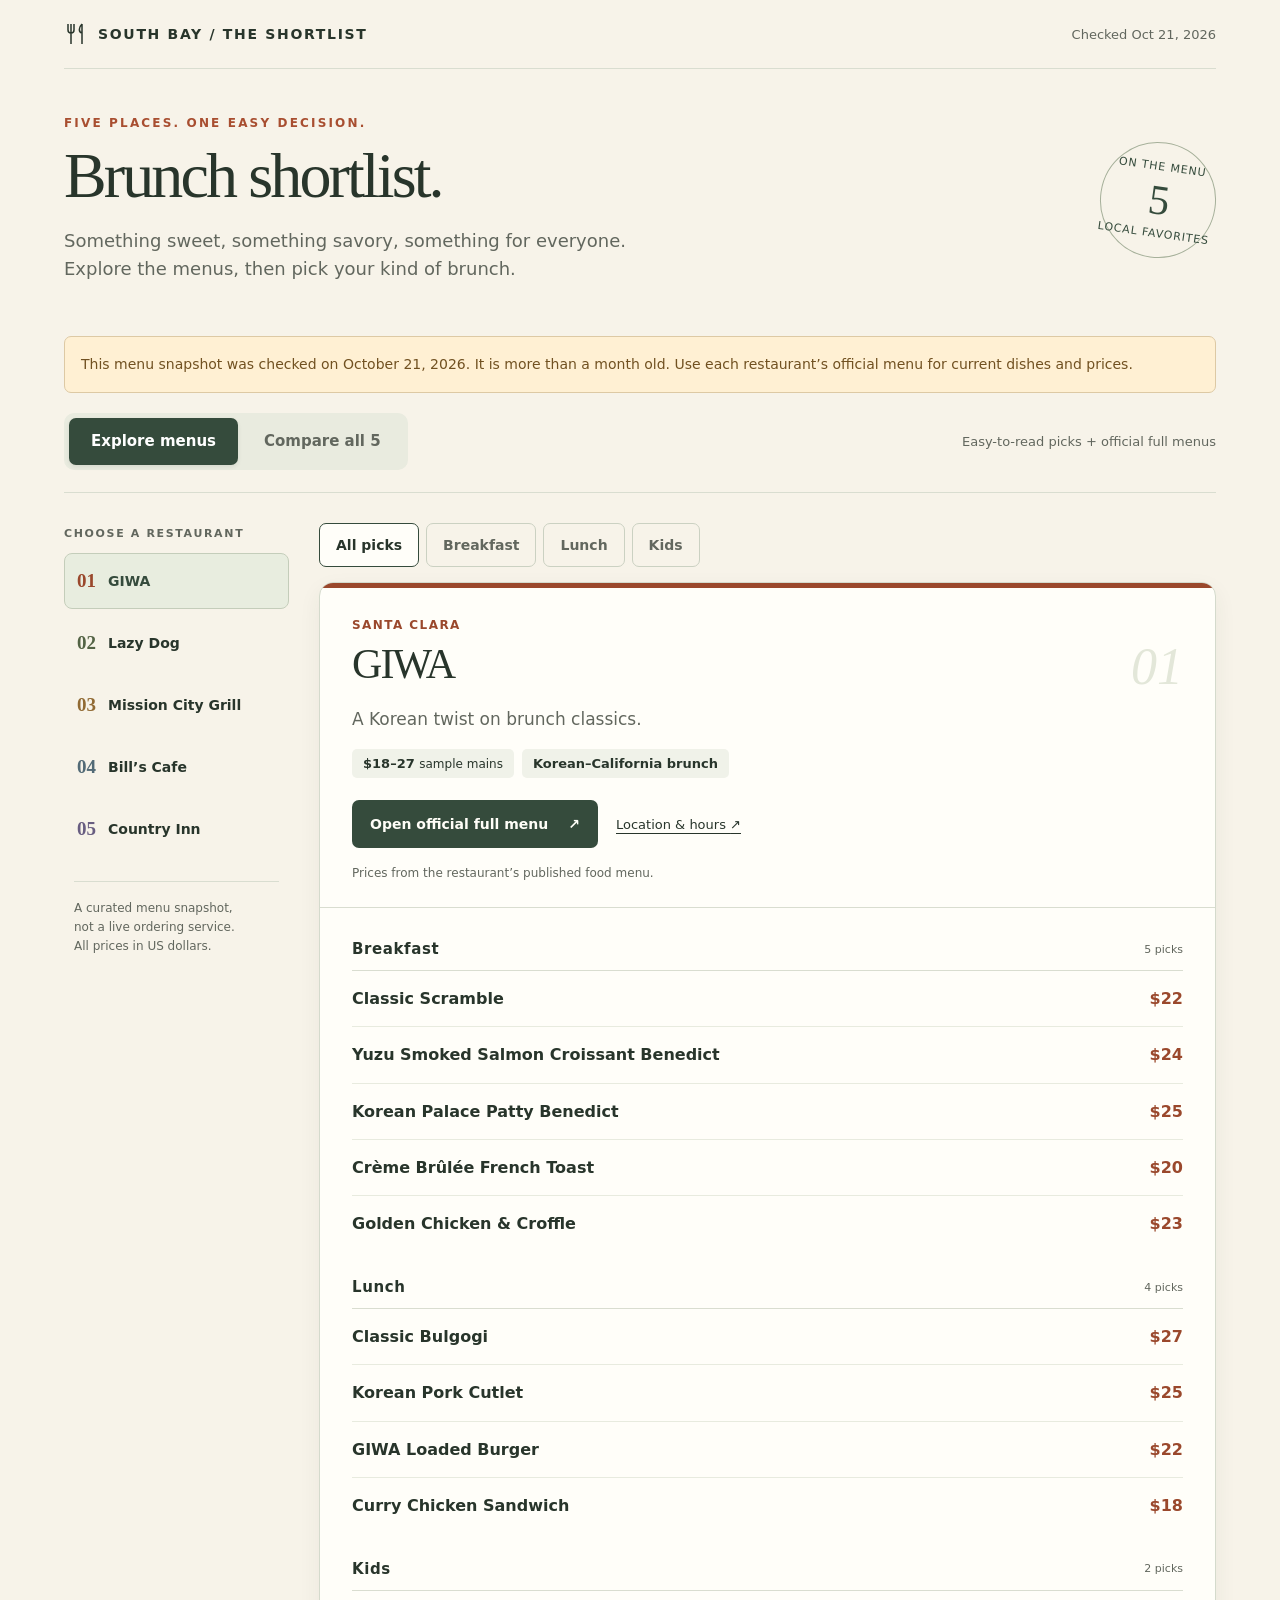
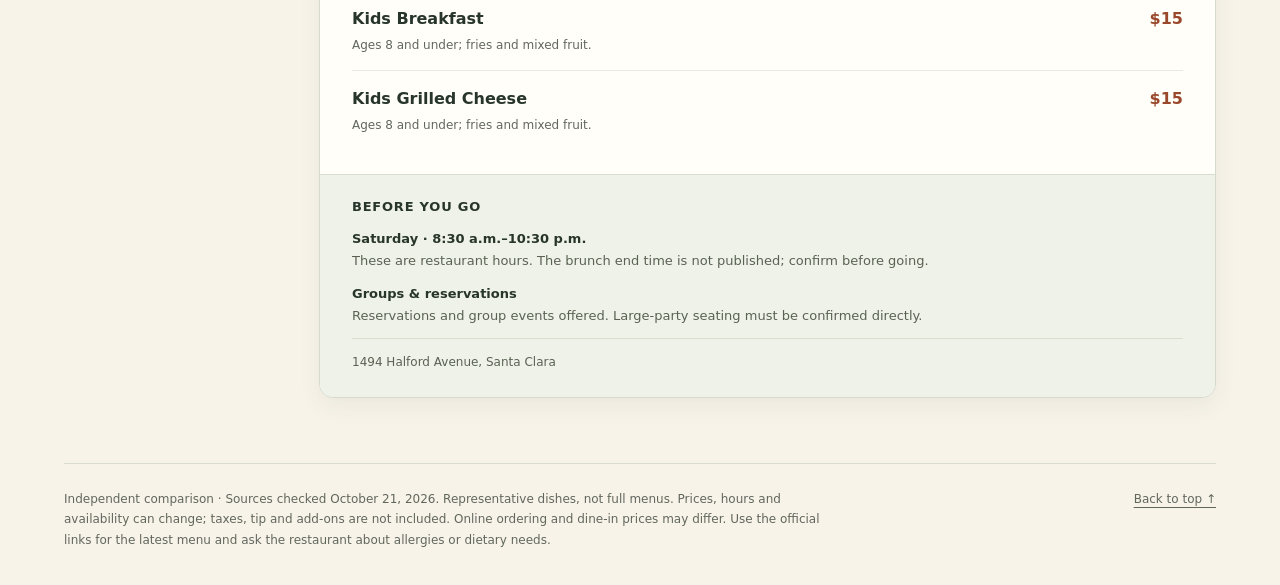
==== brunch/index.html @ 03a470cf "Add mobile-friendly five-restaurant brunch comparison" ====
<!doctype html>
<html lang="en"><head><meta charset="utf-8"><meta name="viewport" content="width=device-width, initial-scale=1"><meta name="theme-color" content="#354b3c"><meta name="description" content="Five South Bay brunch menus, made easy to compare on your phone. Sample dishes, prices, kids options and direct official menu links."><meta name="robots" content="noindex,follow"><meta http-equiv="Content-Security-Policy" content="default-src 'none'; script-src 'unsafe-inline'; style-src 'unsafe-inline'; img-src data:; base-uri 'none'; form-action 'none'; connect-src 'none'"><title>Brunch shortlist · Five South Bay menus</title><style>
:root{--paper:#f7f3e9;--ink:#28352b;--muted:#62675e;--line:#d9ddd0;--forest:#354b3c;--orange:#a84e30;--white:#fffef9;font-family:system-ui,-apple-system,BlinkMacSystemFont,"Segoe UI",sans-serif;color:var(--ink);background:var(--paper);font-size:18px;font-synthesis:none;scroll-behavior:smooth}*{box-sizing:border-box}body{margin:0}a{color:inherit;text-underline-offset:4px}button,select{font:inherit}button,a,select{-webkit-tap-highlight-color:transparent}button{cursor:pointer}a:focus-visible,button:focus-visible,select:focus-visible,summary:focus-visible{outline:3px solid #31639e;outline-offset:4px}button:focus:not(:focus-visible){outline:0}[hidden]{display:none!important}.sr-only{position:absolute;width:1px;height:1px;padding:0;overflow:hidden;clip:rect(0,0,0,0);white-space:nowrap;border:0}.skip-link{position:absolute;left:15px;top:-100px;background:var(--forest);color:white;padding:12px;z-index:20}.skip-link:focus{top:10px}.shell{width:min(1152px,calc(100% - 64px));margin:auto}.topline{display:flex;align-items:center;justify-content:space-between;padding:22px 0;border-bottom:1px solid var(--line);gap:16px}.brand{font-size:14px;letter-spacing:.12em;font-weight:750;text-transform:uppercase;display:flex;gap:10px;align-items:center}.brand svg{width:24px;height:24px}.checked{font-size:13px;color:var(--muted);white-space:nowrap}.hero{padding:47px 0 32px;position:relative;display:flex;justify-content:space-between;align-items:center;gap:30px}.eyebrow{text-transform:uppercase;color:var(--orange);font-weight:750;font-size:12px;letter-spacing:.18em;margin:0 0 13px}h1,h2{font-family:Georgia,"Times New Roman",serif;font-weight:400;letter-spacing:-.045em}h1{font-size:clamp(44px,5vw,66px);line-height:1.04;margin:0 0 17px}.hero-copy{font-size:18px;color:var(--muted);line-height:1.6;max-width:650px;margin:0}.hero-badge{flex-shrink:0;width:116px;height:116px;border:1px solid #a6b09a;border-radius:50%;display:flex;flex-direction:column;align-items:center;justify-content:center;transform:rotate(8deg);font-size:11px;letter-spacing:.08em;text-transform:uppercase;color:var(--forest);gap:3px}.hero-badge b{font-family:Georgia,serif;font-size:42px;font-weight:400;letter-spacing:-.05em}.view-controls{border-bottom:1px solid var(--line);display:flex;justify-content:space-between;align-items:center;gap:20px;padding-bottom:22px}.segmented{display:flex;background:#e9ebdf;border-radius:10px;padding:5px;gap:4px;max-width:100%}.view-button{background:none;border:0;border-radius:7px;min-height:47px;padding:10px 22px;font-size:15px;font-weight:650;color:var(--muted)}.view-button[aria-pressed=true]{background:var(--forest);color:white;box-shadow:0 2px 4px #24312718}.reading-note{margin:0;color:var(--muted);font-size:13px}.view-controls,.js-only{display:none}.js .view-controls{display:flex}.js .js-only{display:block}.menu-layout{display:grid;grid-template-columns:225px minmax(0,1fr);gap:30px;margin-top:30px;align-items:start}.restaurant-nav{position:sticky;top:18px}.nav-label{font-size:11px;letter-spacing:.15em;color:var(--muted);text-transform:uppercase;font-weight:750;margin:4px 0 13px}.restaurant-tabs{display:grid;gap:6px}.restaurant-tab{display:flex;align-items:center;gap:12px;padding:16px 12px;min-height:54px;text-decoration:none;border-radius:8px;font-size:14px;font-weight:600;border:1px solid transparent}.restaurant-tab:hover{background:#ececdf}.restaurant-tab[aria-current=true]{border-color:#c4cdba;background:#e8eddf;color:var(--forest)}.tab-number{font-family:Georgia,serif;color:var(--restaurant);font-size:19px}.restaurant-picker{display:none}.nav-footer{font-size:12px;line-height:1.6;color:var(--muted);margin:24px 10px 0;border-top:1px solid var(--line);padding-top:17px}.panel-wrap{min-width:0}.category-controls{display:flex;gap:7px;align-items:center;margin:0 0 15px;flex-wrap:wrap}.filter{min-height:44px;display:flex;justify-content:center;align-items:center;border:1px solid #cbd1c2;background:transparent;border-radius:7px;padding:8px 16px;font-size:14px;font-weight:650;color:var(--muted)}.filter[aria-pressed=true]{color:var(--ink);background:var(--white);border-color:var(--forest)}.filter:hover{border-color:var(--forest)}.restaurant-panel{background:var(--white);border:1px solid #d4dacc;border-radius:14px;overflow:hidden;margin-bottom:30px;box-shadow:0 8px 22px #323c2810;scroll-margin-top:20px}.panel-intro{padding:30px 32px 24px;border-top:5px solid var(--restaurant);border-bottom:1px solid var(--line)}.location-label{font-size:12px;font-weight:750;letter-spacing:.12em;text-transform:uppercase;color:var(--restaurant);margin-bottom:9px}.panel-heading{display:flex;justify-content:space-between;align-items:start;gap:20px}.panel-heading h2{font-size:42px;line-height:1.12;margin:0;max-width:580px}.big-number{font:italic 52px Georgia,serif;color:#e3e7d9;line-height:1;flex-shrink:0}.tagline{font-size:17px;color:var(--muted);line-height:1.5;margin:14px 0 17px}.quick-facts{display:flex;gap:8px;flex-wrap:wrap;margin:0 0 22px}.quick-facts>span{font-size:13px;padding:7px 11px;background:#f0f2e9;border-radius:5px;font-weight:600}.quick-facts small{font-size:12px;font-weight:400}.official-links{display:flex;align-items:center;gap:18px;flex-wrap:wrap}.primary-link{display:flex;align-items:center;justify-content:space-between;gap:20px;min-height:48px;padding:13px 18px;background:var(--forest);color:#fffef8;text-decoration:none;border-radius:7px;font-size:14px;font-weight:700}.primary-link:hover{background:#233b2c}.secondary-link{padding:13px 0;font-size:13px}.source-note{font-size:12px;line-height:1.6;color:var(--muted);margin:16px 0 0;max-width:640px}.menu-body{padding:5px 32px 24px}.category-section{margin-top:27px}.category-heading{display:flex;align-items:center;justify-content:space-between;gap:16px;border-bottom:1px solid var(--line);padding-bottom:12px}.category-heading h3{margin:0;font-size:15px;font-weight:750;letter-spacing:.04em}.category-heading>span{font-size:11px;color:var(--muted)}.menu-items{padding:0;margin:0;list-style:none}.menu-item{display:flex;align-items:baseline;justify-content:space-between;gap:22px;padding:16px 0;border-bottom:1px solid #e8ebdf}.menu-item:last-child{border-bottom:0}.menu-item h4{font-size:16px;font-weight:550;line-height:1.45;margin:0}.menu-item p{margin:6px 0 0;font-size:12px;line-height:1.5;color:var(--muted)}.price{font-size:16px;font-weight:650;white-space:nowrap;font-variant-numeric:tabular-nums;color:var(--restaurant)}.visit-notes{padding:24px 32px;background:#eff2e8;border-top:1px solid var(--line)}.visit-notes h3{font-size:13px;letter-spacing:.06em;text-transform:uppercase;margin:0 0 14px}.visit-notes p{font-size:13px;line-height:1.65;color:#596253;margin:12px 0}.visit-notes strong{font-weight:650;color:var(--ink)}.visit-notes .address{border-top:1px solid #d8dfcd;padding-top:14px;margin-bottom:0;font-size:12px}.unknown-note{line-height:1.6;font-size:16px;color:var(--muted)}.comparison-view{margin-top:30px}.section-intro{margin-bottom:22px}.section-intro h2{font-size:33px;margin:0 0 10px}.section-intro p{font-size:14px;line-height:1.6;color:var(--muted);max-width:720px;margin:0}.comparison-grid{display:grid;grid-template-columns:repeat(3,minmax(0,1fr));gap:18px}.compare-card{background:var(--white);border:1px solid var(--line);border-top:4px solid var(--restaurant);padding:23px;border-radius:12px;display:flex;flex-direction:column}.compare-heading{display:flex;align-items:start;gap:12px}.restaurant-number{font:25px Georgia,serif;color:var(--restaurant)}.compare-heading h3{margin:0;font-size:19px;line-height:1.3;font-weight:650;letter-spacing:-.025em}.compare-heading p{font-size:12px;color:var(--muted);margin:6px 0}.compare-card .cuisine{font-size:13px;line-height:1.5;color:var(--muted);padding-bottom:12px;border-bottom:1px solid var(--line);margin:10px 0 4px}.compare-card dl{margin:0}.compare-card dl div{margin:16px 0}.compare-card dt{font-size:10px;letter-spacing:.08em;text-transform:uppercase;color:var(--muted);font-weight:700;margin-bottom:5px}.compare-card dd{font-size:14px;line-height:1.55;margin:0}.compare-card dl div:first-child dd{font-size:24px;font-family:Georgia,serif;color:var(--restaurant)}.compare-timing{font-size:12px;line-height:1.6;color:var(--muted);margin:0 0 20px}.compare-select{font-size:14px;font-weight:650;margin-top:auto;min-height:44px;padding:12px 0 0;border-top:1px solid var(--line);display:flex;justify-content:space-between;gap:8px;text-decoration:none}.comparison-note{padding:22px 0;font-size:13px;line-height:1.6;color:var(--muted);margin:0}.footer{border-top:1px solid var(--line);padding:25px 0 35px;margin-top:35px;font-size:12px;line-height:1.7;color:var(--muted);display:flex;gap:30px;justify-content:space-between}.footer p{margin:0;max-width:780px}.footer a{white-space:nowrap}noscript p{padding:16px;background:#e5eadb;font-size:16px}#stale-note{border:1px solid #ddc9a4;background:#fff0d3;color:#715121;padding:16px;border-radius:7px;font-size:14px;line-height:1.6;margin:20px 0}.category-controls.js-only{display:none}.js .category-controls{display:flex}.no-results{padding:25px 32px;font-size:16px;line-height:1.6;color:var(--muted)}
@media(min-width:1000px){.comparison-grid .compare-card:nth-child(4),.comparison-grid .compare-card:nth-child(5){grid-column:span 1}}
@media(max-width:850px){.shell{width:calc(100% - 40px)}.menu-layout{grid-template-columns:175px minmax(0,1fr);gap:20px}.restaurant-tab{font-size:13px;padding:15px 9px;gap:8px}.panel-intro,.visit-notes{padding-left:24px;padding-right:24px}.menu-body{padding-left:24px;padding-right:24px}.panel-heading h2{font-size:35px}.comparison-grid{grid-template-columns:repeat(2,minmax(0,1fr))}.reading-note{display:none}.hero-badge{width:96px;height:96px}.brand{font-size:12px}}
@media(max-width:620px){:root{font-size:18px}.shell{width:calc(100% - 32px)}.topline{padding:18px 0;gap:9px}.brand{font-size:10px;gap:6px;letter-spacing:.1em}.brand svg{width:20px;height:20px}.checked{font-size:10px}.hero{padding:29px 0 24px;display:block}.hero-badge{display:none}.eyebrow{font-size:10px;margin-bottom:12px;letter-spacing:.14em}h1{font-size:46px;margin-bottom:13px}.hero-copy{font-size:16px;line-height:1.6}.view-controls{padding-bottom:20px}.segmented{width:100%}.view-button{font-size:14px;padding:10px 12px;flex:1;min-height:48px}.menu-layout{display:block;margin-top:22px}.restaurant-nav{position:static;margin-bottom:18px}.nav-label{font-size:10px;margin:0 0 9px}.js .restaurant-tabs{display:none}.restaurant-tabs{grid-template-columns:1fr 1fr}.js .restaurant-picker{display:block;width:100%;min-height:55px;border:1px solid #b9c4af;border-radius:8px;background:var(--white);color:var(--ink);font-size:17px;font-weight:600;padding:13px 34px 13px 14px}.nav-footer{display:none}.category-controls{gap:6px;margin-bottom:14px}.filter{font-size:13px;padding:8px 13px;flex:1}.panel-intro{padding:22px 21px 20px}.location-label{font-size:11px;letter-spacing:.08em}.panel-heading{gap:8px}.panel-heading h2{font-size:35px}.big-number{font-size:41px}.tagline{font-size:16px;margin:12px 0 15px}.quick-facts{margin-bottom:19px}.quick-facts>span{font-size:12px;padding:6px 9px}.quick-facts small{font-size:11px}.official-links{display:block}.primary-link{min-height:52px;font-size:14px;gap:10px;padding:13px 14px}.secondary-link{display:inline-flex;align-items:center;gap:8px;min-height:44px;font-size:13px}.source-note{font-size:12px;margin-top:4px;line-height:1.6}.menu-body{padding:0 21px 20px}.category-section{margin-top:23px}.category-heading{padding-bottom:11px}.category-heading h3{font-size:14px}.menu-item{gap:16px;padding:15px 0}.menu-item h4{font-size:18px;line-height:1.45}.price{font-size:18px}.visit-notes{padding:23px 21px}.visit-notes p{font-size:14px;line-height:1.7}.visit-notes .address{font-size:13px}.comparison-view{margin-top:24px}.comparison-grid{grid-template-columns:1fr;gap:15px}.compare-card{padding:22px}.compare-heading h3{font-size:22px}.compare-card dl{display:grid;grid-template-columns:1fr 1fr;column-gap:20px}.compare-card dl div:nth-child(2){grid-row:span 2}.compare-card dl div{margin:13px 0}.compare-card dd{font-size:15px}.compare-card dt{font-size:11px}.compare-card .cuisine,.compare-timing{font-size:13px}.compare-select{font-size:15px}.section-intro h2{font-size:32px}.section-intro p{font-size:15px}.comparison-note{font-size:14px}.footer{display:block;margin-top:22px;font-size:12px}.footer a{display:inline-block;min-height:44px;padding-top:16px}.no-results{padding:24px 21px}}
@media(prefers-reduced-motion:reduce){:root{scroll-behavior:auto}*{scroll-behavior:auto!important}}@media print{.view-controls,.restaurant-nav,.category-controls,.hero-badge,.footer a{display:none!important}.shell{width:100%}.menu-layout{display:block}.restaurant-panel,.comparison-view,.category-section{display:block!important}.restaurant-panel{break-inside:avoid}.comparison-grid{display:block}.compare-card{break-inside:avoid}.primary-link{color:#000;background:none;padding:0}.source-note{font-size:11px}.restaurant-panel[hidden]{display:block!important}}
</style></head><body><a class="skip-link" href="#menus">Skip to menus</a><div class="shell"><header><div class="topline"><div class="brand"><svg viewBox="0 0 24 24" fill="none" stroke="currentColor" stroke-width="1.5" aria-hidden="true"><path d="M4 2v6a3 3 0 0 0 6 0V2M7 2v20M18 2c-3 3-4 8 0 9v11M18 2v9"/></svg>South Bay / The shortlist</div><span class="checked">Checked Oct 21, 2026</span></div><div class="hero"><div><p class="eyebrow">Five places. One easy decision.</p><h1>Brunch shortlist.</h1><p class="hero-copy">Something sweet, something savory, something for everyone.<br class="desktop-break"> Explore the menus, then pick your kind of brunch.</p></div><div class="hero-badge" aria-hidden="true"><span>On the menu</span><b>5</b><span>Local favorites</span></div></div></header><div id="stale-note" hidden>This menu snapshot was checked on October 21, 2026. It is more than a month old. Use each restaurant’s official menu for current dishes and prices.</div><div class="view-controls"><div class="segmented" role="group" aria-label="Choose view"><button class="view-button" data-view="menus" aria-pressed="true">Explore menus</button><button class="view-button" data-view="compare" aria-pressed="false">Compare all 5</button></div><p class="reading-note">Easy-to-read picks + official full menus</p></div><p id="selection-status" class="sr-only" aria-live="polite" aria-atomic="true"></p><noscript><p>All five menus appear below. Use the restaurant links to jump to a menu; official menu buttons always work.</p></noscript><main><section id="menus" class="menu-layout" aria-label="Explore restaurant menus"><nav class="restaurant-nav" aria-label="Choose a restaurant"><p class="nav-label" id="restaurant-picker-label">Choose a restaurant</p><select id="restaurant-picker" class="restaurant-picker" aria-labelledby="restaurant-picker-label"><option value="giwa">GIWA · Santa Clara</option><option value="lazy-dog">Lazy Dog · Cupertino</option><option value="mission-city">Holder’s Mission City Grill · Santa Clara</option><option value="bills">Bill’s Cafe · Stevens Creek · San Jose</option><option value="country-inn">Holder’s Country Inn · Cupertino</option></select><div class="restaurant-tabs"><a href="#giwa" class="restaurant-tab" data-select="giwa" style="--restaurant:#9a482c"><span class="tab-number">01</span>GIWA</a><a href="#lazy-dog" class="restaurant-tab" data-select="lazy-dog" style="--restaurant:#536345"><span class="tab-number">02</span>Lazy Dog</a><a href="#mission-city" class="restaurant-tab" data-select="mission-city" style="--restaurant:#916a33"><span class="tab-number">03</span>Mission City Grill</a><a href="#bills" class="restaurant-tab" data-select="bills" style="--restaurant:#526a76"><span class="tab-number">04</span>Bill’s Cafe</a><a href="#country-inn" class="restaurant-tab" data-select="country-inn" style="--restaurant:#685d81"><span class="tab-number">05</span>Country Inn</a></div><p class="nav-footer">A curated menu snapshot,<br>not a live ordering service.<br>All prices in US dollars.</p></nav><div class="panel-wrap"><div class="category-controls js-only" role="group" aria-label="Filter menu categories"><button class="filter" data-filter="all" aria-pressed="true">All picks</button><button class="filter" data-filter="breakfast" aria-pressed="false">Breakfast</button><button class="filter" data-filter="lunch" aria-pressed="false">Lunch</button><button class="filter" data-filter="kids" aria-pressed="false">Kids</button></div><article class="restaurant-panel" id="giwa" style="--restaurant:#9a482c" aria-labelledby="title-giwa"><div class="panel-intro"><div class="location-label">Santa Clara</div><div class="panel-heading"><h2 id="title-giwa">GIWA</h2><span class="big-number" aria-hidden="true">01</span></div><p class="tagline">A Korean twist on brunch classics.</p><div class="quick-facts"><span>$18–27 <small>sample mains</small></span><span>Korean–California brunch</span></div><div class="official-links"><a class="primary-link" href="https://giwadining.com/food-menu?menu_id=1171161" target="_blank" rel="noopener noreferrer">Open official full menu<span aria-hidden="true">↗</span><span class="sr-only"> (opens in a new tab)</span></a><a class="secondary-link" href="https://giwadining.com/" target="_blank" rel="noopener noreferrer">Location & hours <span aria-hidden="true">↗</span><span class="sr-only"> (opens in a new tab)</span></a></div><p class="source-note">Prices from the restaurant’s published food menu.</p></div><div class="menu-body"><section class="category-section" data-category="breakfast"><div class="category-heading"><h3>Breakfast</h3><span>5 picks</span></div><ul class="menu-items"><li class="menu-item"><div><h4>Classic Scramble</h4></div><span class="price">$22</span></li><li class="menu-item"><div><h4>Yuzu Smoked Salmon Croissant Benedict</h4></div><span class="price">$24</span></li><li class="menu-item"><div><h4>Korean Palace Patty Benedict</h4></div><span class="price">$25</span></li><li class="menu-item"><div><h4>Crème Brûlée French Toast</h4></div><span class="price">$20</span></li><li class="menu-item"><div><h4>Golden Chicken &amp; Croffle</h4></div><span class="price">$23</span></li></ul></section><section class="category-section" data-category="lunch"><div class="category-heading"><h3>Lunch</h3><span>4 picks</span></div><ul class="menu-items"><li class="menu-item"><div><h4>Classic Bulgogi</h4></div><span class="price">$27</span></li><li class="menu-item"><div><h4>Korean Pork Cutlet</h4></div><span class="price">$25</span></li><li class="menu-item"><div><h4>GIWA Loaded Burger</h4></div><span class="price">$22</span></li><li class="menu-item"><div><h4>Curry Chicken Sandwich</h4></div><span class="price">$18</span></li></ul></section><section class="category-section" data-category="kids"><div class="category-heading"><h3>Kids</h3><span>2 picks</span></div><ul class="menu-items"><li class="menu-item"><div><h4>Kids Breakfast</h4><p>Ages 8 and under; fries and mixed fruit.</p></div><span class="price">$15</span></li><li class="menu-item"><div><h4>Kids Grilled Cheese</h4><p>Ages 8 and under; fries and mixed fruit.</p></div><span class="price">$15</span></li></ul></section></div><aside class="visit-notes"><h3>Before you go</h3><p><strong>Saturday · 8:30 a.m.–10:30 p.m.</strong><br>These are restaurant hours. The brunch end time is not published; confirm before going.</p><p><strong>Groups & reservations</strong><br>Reservations and group events offered. Large-party seating must be confirmed directly.</p><p class="address">1494 Halford Avenue, Santa Clara</p></aside></article><article class="restaurant-panel" id="lazy-dog" style="--restaurant:#536345" aria-labelledby="title-lazy-dog"><div class="panel-intro"><div class="location-label">Cupertino</div><div class="panel-heading"><h2 id="title-lazy-dog">Lazy Dog</h2><span class="big-number" aria-hidden="true">02</span></div><p class="tagline">Weekend brunch, plus a broad comfort-food menu.</p><div class="quick-facts"><span>$14.50–18.95 <small>sample mains</small></span><span>American brunch &amp; comfort food</span></div><div class="official-links"><a class="primary-link" href="https://orders.lazydogrestaurants.com/order/cupertino" target="_blank" rel="noopener noreferrer">Open Cupertino’s official menu<span aria-hidden="true">↗</span><span class="sr-only"> (opens in a new tab)</span></a><a class="secondary-link" href="https://lazydogrestaurants.com/pages/cupertino-ca" target="_blank" rel="noopener noreferrer">Location & hours <span aria-hidden="true">↗</span><span class="sr-only"> (opens in a new tab)</span></a></div><p class="source-note">Brunch prices below come from the official general menu; most are not confirmed for Cupertino. Loco Moco and both burgers were confirmed on Cupertino’s ordering menu. Dine-in prices may differ.</p></div><div class="menu-body"><section class="category-section" data-category="breakfast"><div class="category-heading"><h3>Breakfast</h3><span>5 picks</span></div><ul class="menu-items"><li class="menu-item"><div><h4>Breakfast Burrito</h4></div><span class="price">$16.95</span></li><li class="menu-item"><div><h4>Mountain Berry Pancakes</h4></div><span class="price">$14.50</span></li><li class="menu-item"><div><h4>Veggie Omelet</h4></div><span class="price">$14.50</span></li><li class="menu-item"><div><h4>Lumberjack Pancake Tacos</h4></div><span class="price">$16.25</span></li><li class="menu-item"><div><h4>Loco Moco Fried Rice</h4><p>Cupertino online menu price confirmed.</p></div><span class="price">$16.50</span></li></ul></section><section class="category-section" data-category="lunch"><div class="category-heading"><h3>Lunch</h3><span>2 picks</span></div><ul class="menu-items"><li class="menu-item"><div><h4>All-American Burger</h4><p>Cupertino online menu price confirmed.</p></div><span class="price">$18.95</span></li><li class="menu-item"><div><h4>Quarter-Pound All-American Burger</h4><p>Cupertino online menu price confirmed.</p></div><span class="price">$14.95</span></li></ul></section><section class="category-section" data-category="kids"><div class="category-heading"><h3>Kids</h3><span>2 picks</span></div><ul class="menu-items"><li class="menu-item"><div><h4>Chocolate Chip Pancakes</h4><p>Official general menu price; Cupertino price not confirmed.</p></div><span class="price">$7.95</span></li><li class="menu-item"><div><h4>Top Dog Breakfast</h4><p>Official general menu price; Cupertino price not confirmed.</p></div><span class="price">$7.95</span></li></ul></section></div><aside class="visit-notes"><h3>Before you go</h3><p><strong>Saturday · 10 a.m.–midnight</strong><br>Weekend brunch is served 10 a.m.–2 p.m. The restaurant stays open afterward.</p><p><strong>Groups & reservations</strong><br>Reservations and large parties welcomed, subject to availability. Contact the Cupertino location for a large group.</p><p class="address">19359 Stevens Creek Boulevard, Cupertino</p></aside></article><article class="restaurant-panel" id="mission-city" style="--restaurant:#916a33" aria-labelledby="title-mission-city"><div class="panel-intro"><div class="location-label">Santa Clara</div><div class="panel-heading"><h2 id="title-mission-city">Holder’s Mission City Grill</h2><span class="big-number" aria-hidden="true">03</span></div><p class="tagline">Breakfast all day, with a full lunch menu.</p><div class="quick-facts"><span>$13–29 <small>sample mains</small></span><span>All-day breakfast &amp; American grill</span></div><div class="official-links"><a class="primary-link" href="https://www.holdersmissioncitygrill.com/blank-3" target="_blank" rel="noopener noreferrer">Open official full menu<span aria-hidden="true">↗</span><span class="sr-only"> (opens in a new tab)</span></a><a class="secondary-link" href="https://www.holdersmissioncitygrill.com/" target="_blank" rel="noopener noreferrer">Location & hours <span aria-hidden="true">↗</span><span class="sr-only"> (opens in a new tab)</span></a></div><p class="source-note">Prices read from the official 2026 breakfast and lunch menu images. Dated weekly specials are not included.</p></div><div class="menu-body"><section class="category-section" data-category="breakfast"><div class="category-heading"><h3>Breakfast</h3><span>7 picks</span></div><ul class="menu-items"><li class="menu-item"><div><h4>Traditional Benedict</h4></div><span class="price">$20</span></li><li class="menu-item"><div><h4>California Benedict</h4></div><span class="price">$21</span></li><li class="menu-item"><div><h4>Mushroom &amp; Avocado Omelette</h4></div><span class="price">$21</span></li><li class="menu-item"><div><h4>Bacon &amp; Eggs</h4></div><span class="price">$21</span></li><li class="menu-item"><div><h4>Swedish Pancakes</h4></div><span class="price">$13</span></li><li class="menu-item"><div><h4>Chicken &amp; Waffle</h4></div><span class="price">$23</span></li><li class="menu-item"><div><h4>Breakfast Burrito</h4></div><span class="price">$20</span></li></ul></section><section class="category-section" data-category="lunch"><div class="category-heading"><h3>Lunch</h3><span>7 picks</span></div><ul class="menu-items"><li class="menu-item"><div><h4>Cheeseburger</h4></div><span class="price">$20</span></li><li class="menu-item"><div><h4>Grilled BLT</h4></div><span class="price">$17</span></li><li class="menu-item"><div><h4>Clubhouse</h4></div><span class="price">$19</span></li><li class="menu-item"><div><h4>Crab &amp; Avocado Melt</h4></div><span class="price">$23</span></li><li class="menu-item"><div><h4>Chinese Chicken Salad</h4></div><span class="price">$21</span></li><li class="menu-item"><div><h4>Grilled Salmon</h4><p>Entrée, served after 11:30 a.m.</p></div><span class="price">$29</span></li><li class="menu-item"><div><h4>Chicken Pesto Pasta</h4><p>Entrée, served after 11:30 a.m.</p></div><span class="price">$27</span></li></ul></section><section class="category-section" data-category="kids"><div class="category-heading"><h3>Kids</h3><span>Ask the restaurant</span></div><ul class="menu-items"></ul><p class="unknown-note">Kids choices and prices were not found in the current official menus. Ask the restaurant.</p></section></div><aside class="visit-notes"><h3>Before you go</h3><p><strong>Saturday · 7 a.m.–8 p.m.</strong><br>Breakfast is served all day. Entrées begin at 11:30 a.m.</p><p><strong>Groups & reservations</strong><br>Large-party and reservation policy not confirmed. Contact the restaurant before planning around it.</p><p class="address">2000 El Camino Real, Santa Clara</p></aside></article><article class="restaurant-panel" id="bills" style="--restaurant:#526a76" aria-labelledby="title-bills"><div class="panel-intro"><div class="location-label">Stevens Creek · San Jose</div><div class="panel-heading"><h2 id="title-bills">Bill’s Cafe</h2><span class="big-number" aria-hidden="true">04</span></div><p class="tagline">Pancakes, Benedicts and familiar café favorites.</p><div class="quick-facts"><span>$12–19.50 <small>sample mains</small></span><span>Classic breakfast &amp; café lunch</span></div><div class="official-links"><a class="primary-link" href="https://order.toasttab.com/online/bills-cafe-stevens-creek-5124-stevens-creek-blvd-suite-a" target="_blank" rel="noopener noreferrer">Open official menu on Toast<span aria-hidden="true">↗</span><span class="sr-only"> (opens in a new tab)</span></a><a class="secondary-link" href="https://www.billscafe.com/locations/" target="_blank" rel="noopener noreferrer">Location & hours <span aria-hidden="true">↗</span><span class="sr-only"> (opens in a new tab)</span></a></div><p class="source-note">Prices from the Stevens Creek location’s official Toast online ordering menu. Dine-in prices may differ.</p></div><div class="menu-body"><section class="category-section" data-category="breakfast"><div class="category-heading"><h3>Breakfast</h3><span>5 picks</span></div><ul class="menu-items"><li class="menu-item"><div><h4>Two Eggs</h4></div><span class="price">$12</span></li><li class="menu-item"><div><h4>California Omelette</h4></div><span class="price">$18</span></li><li class="menu-item"><div><h4>Eggs Benedict</h4></div><span class="price">$18</span></li><li class="menu-item"><div><h4>Lemon Blueberry Pancakes</h4></div><span class="price">$14</span></li><li class="menu-item"><div><h4>Bread Pudding French Toast</h4></div><span class="price">$14.50</span></li></ul></section><section class="category-section" data-category="lunch"><div class="category-heading"><h3>Lunch</h3><span>4 picks</span></div><ul class="menu-items"><li class="menu-item"><div><h4>All American Burger</h4></div><span class="price">$17</span></li><li class="menu-item"><div><h4>Turkey Acapulco Sandwich</h4></div><span class="price">$17.50</span></li><li class="menu-item"><div><h4>French Dip</h4></div><span class="price">$19.50</span></li><li class="menu-item"><div><h4>Santa Fe Chicken Salad</h4></div><span class="price">$18</span></li></ul></section><section class="category-section" data-category="kids"><div class="category-heading"><h3>Kids</h3><span>4 picks</span></div><ul class="menu-items"><li class="menu-item"><div><h4>Egg / Pancakes / Half Waffle</h4><p>Separate kids options, each $9.</p></div><span class="price">$9</span></li><li class="menu-item"><div><h4>French Toast</h4></div><span class="price">$10</span></li><li class="menu-item"><div><h4>Grilled Cheese</h4></div><span class="price">$9.50</span></li><li class="menu-item"><div><h4>Cheeseburger / Chicken Tenders</h4><p>Separate kids options, each $11.</p></div><span class="price">$11</span></li></ul></section></div><aside class="visit-notes"><h3>Before you go</h3><p><strong>Saturday · 7 a.m.–3 p.m.</strong><br>Earlier closing time: 3 p.m. Confirm any kitchen or seating cutoff directly.</p><p><strong>Groups & reservations</strong><br>Reservation and call-ahead policy not confirmed. Check large-party seating before going.</p><p class="address">5124 Stevens Creek Boulevard, Suite A, San Jose</p></aside></article><article class="restaurant-panel" id="country-inn" style="--restaurant:#685d81" aria-labelledby="title-country-inn"><div class="panel-intro"><div class="location-label">Cupertino</div><div class="panel-heading"><h2 id="title-country-inn">Holder’s Country Inn</h2><span class="big-number" aria-hidden="true">05</span></div><p class="tagline">Classic diner breakfasts and hearty lunch favorites.</p><div class="quick-facts"><span>$13–21 <small>sample mains</small></span><span>Breakfast &amp; American comfort food</span></div><div class="official-links"><a class="primary-link" href="https://www.cupertinocountryinn.com/online-ordering" target="_blank" rel="noopener noreferrer">Open official full menu<span aria-hidden="true">↗</span><span class="sr-only"> (opens in a new tab)</span></a><a class="secondary-link" href="https://www.cupertinocountryinn.com/" target="_blank" rel="noopener noreferrer">Location & hours <span aria-hidden="true">↗</span><span class="sr-only"> (opens in a new tab)</span></a></div><p class="source-note">Prices from the Cupertino restaurant’s official online ordering menu. Dine-in prices may differ. This is a different restaurant from Mission City Grill.</p></div><div class="menu-body"><section class="category-section" data-category="breakfast"><div class="category-heading"><h3>Breakfast</h3><span>7 picks</span></div><ul class="menu-items"><li class="menu-item"><div><h4>Bacon &amp; Eggs</h4></div><span class="price">$18</span></li><li class="menu-item"><div><h4>Eggs Benedict</h4></div><span class="price">$18</span></li><li class="menu-item"><div><h4>Carnitas Benedict</h4></div><span class="price">$20</span></li><li class="menu-item"><div><h4>Swedish Pancakes</h4></div><span class="price">$13</span></li><li class="menu-item"><div><h4>French Toast Combo</h4></div><span class="price">$17</span></li><li class="menu-item"><div><h4>Mushroom &amp; Avocado Omelette</h4></div><span class="price">$18</span></li><li class="menu-item"><div><h4>Breakfast Burrito</h4></div><span class="price">$17.50</span></li></ul></section><section class="category-section" data-category="lunch"><div class="category-heading"><h3>Lunch</h3><span>4 picks</span></div><ul class="menu-items"><li class="menu-item"><div><h4>Cheeseburger</h4></div><span class="price">$17.50</span></li><li class="menu-item"><div><h4>Chicken Clubhouse</h4></div><span class="price">$18.50</span></li><li class="menu-item"><div><h4>Prime Rib Dip</h4></div><span class="price">$21</span></li><li class="menu-item"><div><h4>Chinese Chicken Salad</h4></div><span class="price">$19</span></li></ul></section><section class="category-section" data-category="kids"><div class="category-heading"><h3>Kids</h3><span>Ask the restaurant</span></div><ul class="menu-items"></ul><p class="unknown-note">No kids section found in the official online menu. Choices and prices need confirmation.</p></section></div><aside class="visit-notes"><h3>Before you go</h3><p><strong>Saturday · 7 a.m.–midnight</strong><br>These are restaurant hours. Breakfast cutoff or all-day service is not stated; confirm directly.</p><p><strong>Groups & reservations</strong><br>Reservation and large-party policy is not published. Confirm seating directly with the restaurant.</p><p class="address">10088 North Wolfe Road, Suite 130, Cupertino</p></aside></article></div></section><section id="compare" class="comparison-view" aria-labelledby="compare-title"><div class="section-intro"><h2 id="compare-title">The side-by-side.</h2><p>A quick look at menu style, selected dish prices and kids choices. Price ranges describe only the adult dishes featured here, not each restaurant’s entire menu.</p></div><div class="comparison-grid"><article class="compare-card" style="--restaurant:#9a482c"><div class="compare-heading"><span class="restaurant-number">01</span><div><h3>GIWA</h3><p>Santa Clara</p></div></div><p class="cuisine">Korean–California brunch</p><dl><div><dt>Sample dishes</dt><dd>$18–27</dd></div><div><dt>For kids</dt><dd>Two $15 choices for ages 8 and under.</dd></div><div><dt>Saturday</dt><dd>8:30 a.m.–10:30 p.m.</dd></div></dl><p class="compare-timing">These are restaurant hours. The brunch end time is not published; confirm before going.</p><a class="compare-select" href="#giwa" data-select="giwa">Explore this menu <span aria-hidden="true">↗</span></a></article><article class="compare-card" style="--restaurant:#536345"><div class="compare-heading"><span class="restaurant-number">02</span><div><h3>Lazy Dog</h3><p>Cupertino</p></div></div><p class="cuisine">American brunch &amp; comfort food</p><dl><div><dt>Sample dishes</dt><dd>$14.50–18.95</dd></div><div><dt>For kids</dt><dd>Chocolate Chip Pancakes or Top Dog Breakfast, $7.95 on the general menu; Cupertino price not confirmed.</dd></div><div><dt>Saturday</dt><dd>10 a.m.–midnight</dd></div></dl><p class="compare-timing">Weekend brunch is served 10 a.m.–2 p.m. The restaurant stays open afterward.</p><a class="compare-select" href="#lazy-dog" data-select="lazy-dog">Explore this menu <span aria-hidden="true">↗</span></a></article><article class="compare-card" style="--restaurant:#916a33"><div class="compare-heading"><span class="restaurant-number">03</span><div><h3>Holder’s Mission City Grill</h3><p>Santa Clara</p></div></div><p class="cuisine">All-day breakfast &amp; American grill</p><dl><div><dt>Sample dishes</dt><dd>$13–29</dd></div><div><dt>For kids</dt><dd>Kids choices and prices were not found in the current official menus. Ask the restaurant.</dd></div><div><dt>Saturday</dt><dd>7 a.m.–8 p.m.</dd></div></dl><p class="compare-timing">Breakfast is served all day. Entrées begin at 11:30 a.m.</p><a class="compare-select" href="#mission-city" data-select="mission-city">Explore this menu <span aria-hidden="true">↗</span></a></article><article class="compare-card" style="--restaurant:#526a76"><div class="compare-heading"><span class="restaurant-number">04</span><div><h3>Bill’s Cafe</h3><p>Stevens Creek · San Jose</p></div></div><p class="cuisine">Classic breakfast &amp; café lunch</p><dl><div><dt>Sample dishes</dt><dd>$12–19.50</dd></div><div><dt>For kids</dt><dd>Breakfast and lunch choices, $9–11 in the online menu.</dd></div><div><dt>Saturday</dt><dd>7 a.m.–3 p.m.</dd></div></dl><p class="compare-timing">Earlier closing time: 3 p.m. Confirm any kitchen or seating cutoff directly.</p><a class="compare-select" href="#bills" data-select="bills">Explore this menu <span aria-hidden="true">↗</span></a></article><article class="compare-card" style="--restaurant:#685d81"><div class="compare-heading"><span class="restaurant-number">05</span><div><h3>Holder’s Country Inn</h3><p>Cupertino</p></div></div><p class="cuisine">Breakfast &amp; American comfort food</p><dl><div><dt>Sample dishes</dt><dd>$13–21</dd></div><div><dt>For kids</dt><dd>No kids section found in the official online menu. Choices and prices need confirmation.</dd></div><div><dt>Saturday</dt><dd>7 a.m.–midnight</dd></div></dl><p class="compare-timing">These are restaurant hours. Breakfast cutoff or all-day service is not stated; confirm directly.</p><a class="compare-select" href="#country-inn" data-select="country-inn">Explore this menu <span aria-hidden="true">↗</span></a></article></div><p class="comparison-note">For a large party, contact the restaurant directly. Published opening hours do not guarantee brunch service or a table. No reservations or availability are confirmed here.</p></section></main><footer class="footer"><p>Independent comparison · Sources checked October 21, 2026. Representative dishes, not full menus. Prices, hours and availability can change; taxes, tip and add-ons are not included. Online ordering and dine-in prices may differ. Use the official links for the latest menu and ask the restaurant about allergies or dietary needs.</p><a href="#top" onclick="window.scrollTo({top:0,behavior:'smooth'});return false">Back to top ↑</a></footer></div><script>
(() => {
  const ids = Array.from(document.querySelectorAll('.restaurant-panel')).map(el => el.id);
  let selected = ids.includes(location.hash.slice(1)) ? location.hash.slice(1) : 'giwa';
  let category = 'all';
  let view = location.hash === '#compare' ? 'compare' : 'menus';
  const panels = Array.from(document.querySelectorAll('.restaurant-panel'));
  const picker = document.getElementById('restaurant-picker');
  const menuView = document.getElementById('menus');
  const compareView = document.getElementById('compare');
  const status = document.getElementById('selection-status');
  function render() {
    menuView.hidden = view !== 'menus';
    compareView.hidden = view !== 'compare';
    document.querySelectorAll('[data-view]').forEach(b => b.setAttribute('aria-pressed', String(b.dataset.view === view)));
    document.querySelectorAll('.restaurant-tab').forEach(a => {
      if (a.dataset.select === selected) a.setAttribute('aria-current','true');
      else a.removeAttribute('aria-current');
    });
    picker.value = selected;
    panels.forEach(panel => {
      panel.hidden = panel.id !== selected;
      panel.querySelectorAll('.category-section').forEach(s => s.hidden = category !== 'all' && category !== s.dataset.category);
    });
    document.querySelectorAll('[data-filter]').forEach(b => b.setAttribute('aria-pressed', String(b.dataset.filter === category)));
    const title = document.getElementById('title-' + selected).textContent;
    status.textContent = view === 'compare' ? 'Comparing all five restaurants.' : title + ': ' + (category === 'all' ? 'all menu picks' : category) + '.';
  }
  function writeHash(hash) { history.pushState(null, '', '#' + hash); }
  function selectRestaurant(id, scroll) {
    if (!ids.includes(id)) return;
    selected = id; view = 'menus'; render(); writeHash(id);
    if (scroll) menuView.scrollIntoView({block:'start'});
  }
  document.querySelectorAll('[data-select]').forEach(a => a.addEventListener('click', event => {
    event.preventDefault(); selectRestaurant(a.dataset.select, view === 'compare');
  }));
  picker.addEventListener('change', () => selectRestaurant(picker.value, false));
  document.querySelectorAll('[data-view]').forEach(b => b.addEventListener('click', () => {
    view = b.dataset.view; render(); writeHash(view === 'compare' ? 'compare' : selected);
  }));
  document.querySelectorAll('[data-filter]').forEach(b => b.addEventListener('click', () => { category = b.dataset.filter; render(); }));
  function restore() {
    const hash = location.hash.slice(1);
    if (hash === 'compare') view = 'compare';
    else if (ids.includes(hash)) { selected = hash; view = 'menus'; }
    else { selected = 'giwa'; view = 'menus'; }
    render();
  }
  window.addEventListener('popstate',restore);
  window.addEventListener('hashchange',restore);
  // Surface age clearly rather than suggesting this static snapshot updates itself.
  if (Date.now() > Date.parse('2026-11-21T00:00:00Z')) document.getElementById('stale-note').hidden = false;
  render(); document.documentElement.classList.add('js');
})();
</script></body></html>
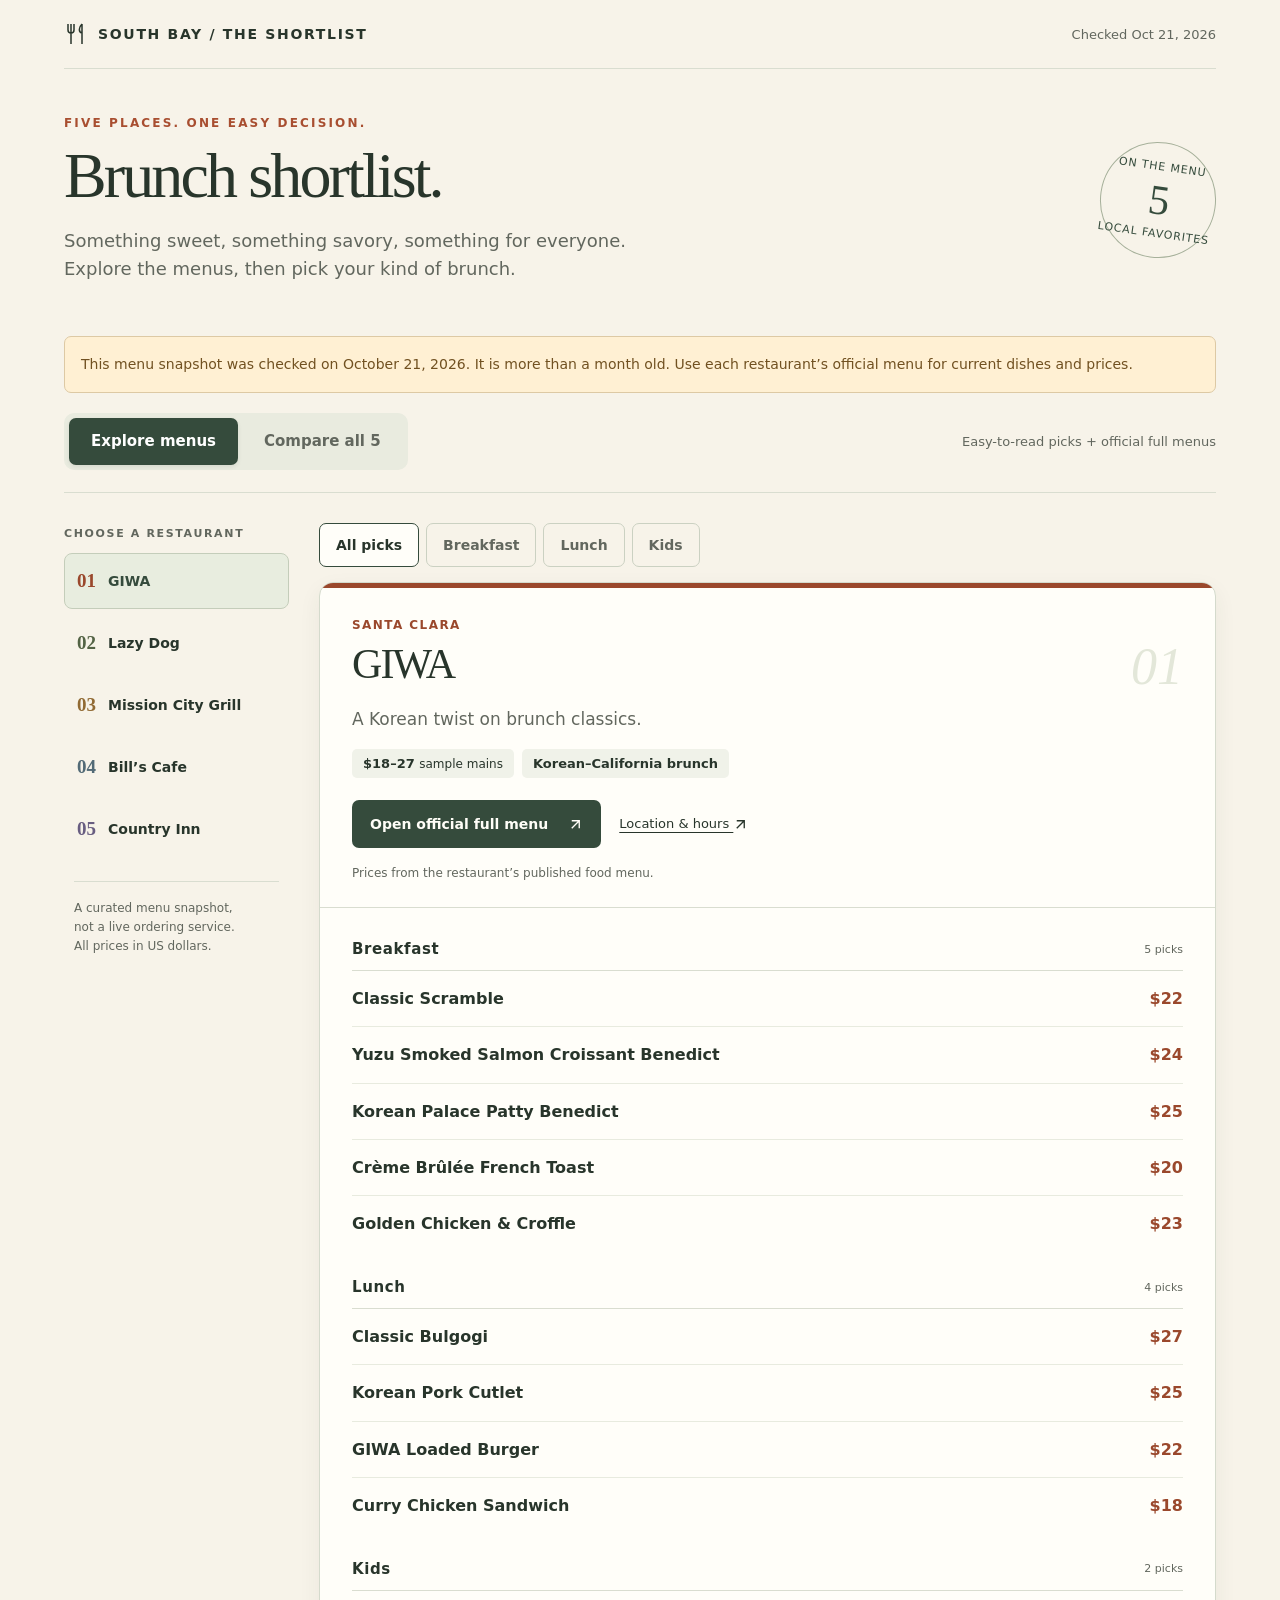
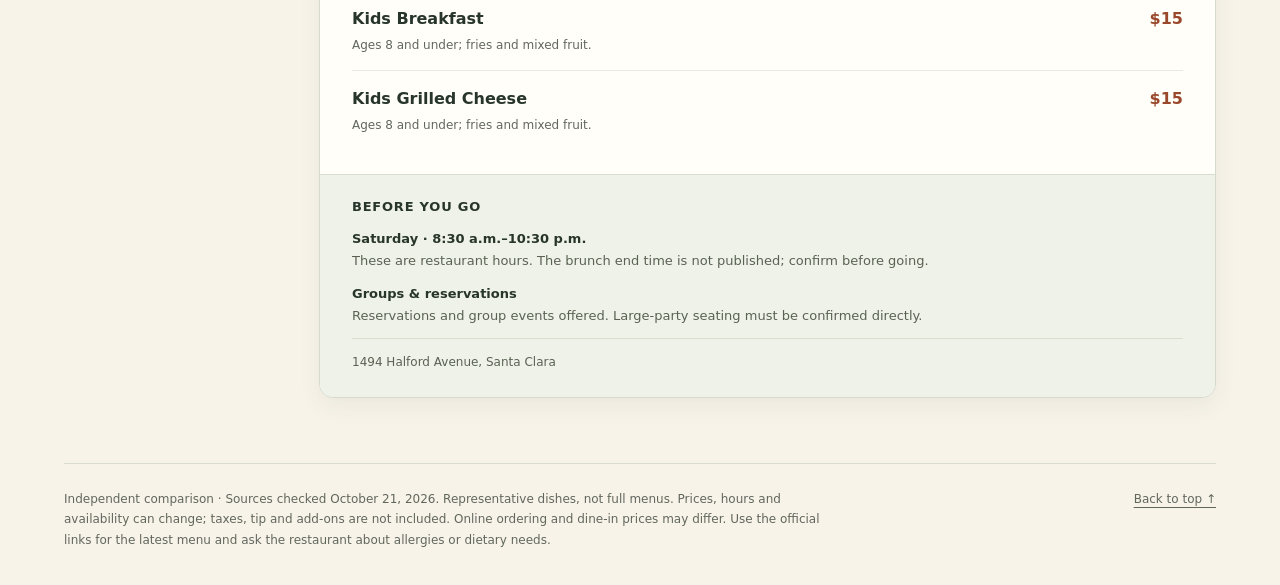
==== commit 11d4107f: "Clarify menu price sources and polish link icons" ====
--- a/brunch/index.html
+++ b/brunch/index.html
@@ -1,11 +1,11 @@
 <!doctype html>
 <html lang="en"><head><meta charset="utf-8"><meta name="viewport" content="width=device-width, initial-scale=1"><meta name="theme-color" content="#354b3c"><meta name="description" content="Five South Bay brunch menus, made easy to compare on your phone. Sample dishes, prices, kids options and direct official menu links."><meta name="robots" content="noindex,follow"><meta http-equiv="Content-Security-Policy" content="default-src 'none'; script-src 'unsafe-inline'; style-src 'unsafe-inline'; img-src data:; base-uri 'none'; form-action 'none'; connect-src 'none'"><title>Brunch shortlist · Five South Bay menus</title><style>
-:root{--paper:#f7f3e9;--ink:#28352b;--muted:#62675e;--line:#d9ddd0;--forest:#354b3c;--orange:#a84e30;--white:#fffef9;font-family:system-ui,-apple-system,BlinkMacSystemFont,"Segoe UI",sans-serif;color:var(--ink);background:var(--paper);font-size:18px;font-synthesis:none;scroll-behavior:smooth}*{box-sizing:border-box}body{margin:0}a{color:inherit;text-underline-offset:4px}button,select{font:inherit}button,a,select{-webkit-tap-highlight-color:transparent}button{cursor:pointer}a:focus-visible,button:focus-visible,select:focus-visible,summary:focus-visible{outline:3px solid #31639e;outline-offset:4px}button:focus:not(:focus-visible){outline:0}[hidden]{display:none!important}.sr-only{position:absolute;width:1px;height:1px;padding:0;overflow:hidden;clip:rect(0,0,0,0);white-space:nowrap;border:0}.skip-link{position:absolute;left:15px;top:-100px;background:var(--forest);color:white;padding:12px;z-index:20}.skip-link:focus{top:10px}.shell{width:min(1152px,calc(100% - 64px));margin:auto}.topline{display:flex;align-items:center;justify-content:space-between;padding:22px 0;border-bottom:1px solid var(--line);gap:16px}.brand{font-size:14px;letter-spacing:.12em;font-weight:750;text-transform:uppercase;display:flex;gap:10px;align-items:center}.brand svg{width:24px;height:24px}.checked{font-size:13px;color:var(--muted);white-space:nowrap}.hero{padding:47px 0 32px;position:relative;display:flex;justify-content:space-between;align-items:center;gap:30px}.eyebrow{text-transform:uppercase;color:var(--orange);font-weight:750;font-size:12px;letter-spacing:.18em;margin:0 0 13px}h1,h2{font-family:Georgia,"Times New Roman",serif;font-weight:400;letter-spacing:-.045em}h1{font-size:clamp(44px,5vw,66px);line-height:1.04;margin:0 0 17px}.hero-copy{font-size:18px;color:var(--muted);line-height:1.6;max-width:650px;margin:0}.hero-badge{flex-shrink:0;width:116px;height:116px;border:1px solid #a6b09a;border-radius:50%;display:flex;flex-direction:column;align-items:center;justify-content:center;transform:rotate(8deg);font-size:11px;letter-spacing:.08em;text-transform:uppercase;color:var(--forest);gap:3px}.hero-badge b{font-family:Georgia,serif;font-size:42px;font-weight:400;letter-spacing:-.05em}.view-controls{border-bottom:1px solid var(--line);display:flex;justify-content:space-between;align-items:center;gap:20px;padding-bottom:22px}.segmented{display:flex;background:#e9ebdf;border-radius:10px;padding:5px;gap:4px;max-width:100%}.view-button{background:none;border:0;border-radius:7px;min-height:47px;padding:10px 22px;font-size:15px;font-weight:650;color:var(--muted)}.view-button[aria-pressed=true]{background:var(--forest);color:white;box-shadow:0 2px 4px #24312718}.reading-note{margin:0;color:var(--muted);font-size:13px}.view-controls,.js-only{display:none}.js .view-controls{display:flex}.js .js-only{display:block}.menu-layout{display:grid;grid-template-columns:225px minmax(0,1fr);gap:30px;margin-top:30px;align-items:start}.restaurant-nav{position:sticky;top:18px}.nav-label{font-size:11px;letter-spacing:.15em;color:var(--muted);text-transform:uppercase;font-weight:750;margin:4px 0 13px}.restaurant-tabs{display:grid;gap:6px}.restaurant-tab{display:flex;align-items:center;gap:12px;padding:16px 12px;min-height:54px;text-decoration:none;border-radius:8px;font-size:14px;font-weight:600;border:1px solid transparent}.restaurant-tab:hover{background:#ececdf}.restaurant-tab[aria-current=true]{border-color:#c4cdba;background:#e8eddf;color:var(--forest)}.tab-number{font-family:Georgia,serif;color:var(--restaurant);font-size:19px}.restaurant-picker{display:none}.nav-footer{font-size:12px;line-height:1.6;color:var(--muted);margin:24px 10px 0;border-top:1px solid var(--line);padding-top:17px}.panel-wrap{min-width:0}.category-controls{display:flex;gap:7px;align-items:center;margin:0 0 15px;flex-wrap:wrap}.filter{min-height:44px;display:flex;justify-content:center;align-items:center;border:1px solid #cbd1c2;background:transparent;border-radius:7px;padding:8px 16px;font-size:14px;font-weight:650;color:var(--muted)}.filter[aria-pressed=true]{color:var(--ink);background:var(--white);border-color:var(--forest)}.filter:hover{border-color:var(--forest)}.restaurant-panel{background:var(--white);border:1px solid #d4dacc;border-radius:14px;overflow:hidden;margin-bottom:30px;box-shadow:0 8px 22px #323c2810;scroll-margin-top:20px}.panel-intro{padding:30px 32px 24px;border-top:5px solid var(--restaurant);border-bottom:1px solid var(--line)}.location-label{font-size:12px;font-weight:750;letter-spacing:.12em;text-transform:uppercase;color:var(--restaurant);margin-bottom:9px}.panel-heading{display:flex;justify-content:space-between;align-items:start;gap:20px}.panel-heading h2{font-size:42px;line-height:1.12;margin:0;max-width:580px}.big-number{font:italic 52px Georgia,serif;color:#e3e7d9;line-height:1;flex-shrink:0}.tagline{font-size:17px;color:var(--muted);line-height:1.5;margin:14px 0 17px}.quick-facts{display:flex;gap:8px;flex-wrap:wrap;margin:0 0 22px}.quick-facts>span{font-size:13px;padding:7px 11px;background:#f0f2e9;border-radius:5px;font-weight:600}.quick-facts small{font-size:12px;font-weight:400}.official-links{display:flex;align-items:center;gap:18px;flex-wrap:wrap}.primary-link{display:flex;align-items:center;justify-content:space-between;gap:20px;min-height:48px;padding:13px 18px;background:var(--forest);color:#fffef8;text-decoration:none;border-radius:7px;font-size:14px;font-weight:700}.primary-link:hover{background:#233b2c}.secondary-link{padding:13px 0;font-size:13px}.source-note{font-size:12px;line-height:1.6;color:var(--muted);margin:16px 0 0;max-width:640px}.menu-body{padding:5px 32px 24px}.category-section{margin-top:27px}.category-heading{display:flex;align-items:center;justify-content:space-between;gap:16px;border-bottom:1px solid var(--line);padding-bottom:12px}.category-heading h3{margin:0;font-size:15px;font-weight:750;letter-spacing:.04em}.category-heading>span{font-size:11px;color:var(--muted)}.menu-items{padding:0;margin:0;list-style:none}.menu-item{display:flex;align-items:baseline;justify-content:space-between;gap:22px;padding:16px 0;border-bottom:1px solid #e8ebdf}.menu-item:last-child{border-bottom:0}.menu-item h4{font-size:16px;font-weight:550;line-height:1.45;margin:0}.menu-item p{margin:6px 0 0;font-size:12px;line-height:1.5;color:var(--muted)}.price{font-size:16px;font-weight:650;white-space:nowrap;font-variant-numeric:tabular-nums;color:var(--restaurant)}.visit-notes{padding:24px 32px;background:#eff2e8;border-top:1px solid var(--line)}.visit-notes h3{font-size:13px;letter-spacing:.06em;text-transform:uppercase;margin:0 0 14px}.visit-notes p{font-size:13px;line-height:1.65;color:#596253;margin:12px 0}.visit-notes strong{font-weight:650;color:var(--ink)}.visit-notes .address{border-top:1px solid #d8dfcd;padding-top:14px;margin-bottom:0;font-size:12px}.unknown-note{line-height:1.6;font-size:16px;color:var(--muted)}.comparison-view{margin-top:30px}.section-intro{margin-bottom:22px}.section-intro h2{font-size:33px;margin:0 0 10px}.section-intro p{font-size:14px;line-height:1.6;color:var(--muted);max-width:720px;margin:0}.comparison-grid{display:grid;grid-template-columns:repeat(3,minmax(0,1fr));gap:18px}.compare-card{background:var(--white);border:1px solid var(--line);border-top:4px solid var(--restaurant);padding:23px;border-radius:12px;display:flex;flex-direction:column}.compare-heading{display:flex;align-items:start;gap:12px}.restaurant-number{font:25px Georgia,serif;color:var(--restaurant)}.compare-heading h3{margin:0;font-size:19px;line-height:1.3;font-weight:650;letter-spacing:-.025em}.compare-heading p{font-size:12px;color:var(--muted);margin:6px 0}.compare-card .cuisine{font-size:13px;line-height:1.5;color:var(--muted);padding-bottom:12px;border-bottom:1px solid var(--line);margin:10px 0 4px}.compare-card dl{margin:0}.compare-card dl div{margin:16px 0}.compare-card dt{font-size:10px;letter-spacing:.08em;text-transform:uppercase;color:var(--muted);font-weight:700;margin-bottom:5px}.compare-card dd{font-size:14px;line-height:1.55;margin:0}.compare-card dl div:first-child dd{font-size:24px;font-family:Georgia,serif;color:var(--restaurant)}.compare-timing{font-size:12px;line-height:1.6;color:var(--muted);margin:0 0 20px}.compare-select{font-size:14px;font-weight:650;margin-top:auto;min-height:44px;padding:12px 0 0;border-top:1px solid var(--line);display:flex;justify-content:space-between;gap:8px;text-decoration:none}.comparison-note{padding:22px 0;font-size:13px;line-height:1.6;color:var(--muted);margin:0}.footer{border-top:1px solid var(--line);padding:25px 0 35px;margin-top:35px;font-size:12px;line-height:1.7;color:var(--muted);display:flex;gap:30px;justify-content:space-between}.footer p{margin:0;max-width:780px}.footer a{white-space:nowrap}noscript p{padding:16px;background:#e5eadb;font-size:16px}#stale-note{border:1px solid #ddc9a4;background:#fff0d3;color:#715121;padding:16px;border-radius:7px;font-size:14px;line-height:1.6;margin:20px 0}.category-controls.js-only{display:none}.js .category-controls{display:flex}.no-results{padding:25px 32px;font-size:16px;line-height:1.6;color:var(--muted)}
+:root{--paper:#f7f3e9;--ink:#28352b;--muted:#62675e;--line:#d9ddd0;--forest:#354b3c;--orange:#a84e30;--white:#fffef9;font-family:system-ui,-apple-system,BlinkMacSystemFont,"Segoe UI",sans-serif;color:var(--ink);background:var(--paper);font-size:18px;font-synthesis:none;scroll-behavior:smooth}*{box-sizing:border-box}body{margin:0}a{color:inherit;text-underline-offset:4px}button,select{font:inherit}button,a,select{-webkit-tap-highlight-color:transparent}button{cursor:pointer}a:focus-visible,button:focus-visible,select:focus-visible,summary:focus-visible{outline:3px solid #31639e;outline-offset:4px}button:focus:not(:focus-visible){outline:0}[hidden]{display:none!important}.sr-only{position:absolute;width:1px;height:1px;padding:0;overflow:hidden;clip:rect(0,0,0,0);white-space:nowrap;border:0}.skip-link{position:absolute;left:15px;top:-100px;background:var(--forest);color:white;padding:12px;z-index:20}.skip-link:focus{top:10px}.shell{width:min(1152px,calc(100% - 64px));margin:auto}.topline{display:flex;align-items:center;justify-content:space-between;padding:22px 0;border-bottom:1px solid var(--line);gap:16px}.brand{font-size:14px;letter-spacing:.12em;font-weight:750;text-transform:uppercase;display:flex;gap:10px;align-items:center}.brand svg{width:24px;height:24px}.checked{font-size:13px;color:var(--muted);white-space:nowrap}.hero{padding:47px 0 32px;position:relative;display:flex;justify-content:space-between;align-items:center;gap:30px}.eyebrow{text-transform:uppercase;color:var(--orange);font-weight:750;font-size:12px;letter-spacing:.18em;margin:0 0 13px}h1,h2{font-family:Georgia,"Times New Roman",serif;font-weight:400;letter-spacing:-.045em}h1{font-size:clamp(44px,5vw,66px);line-height:1.04;margin:0 0 17px}.hero-copy{font-size:18px;color:var(--muted);line-height:1.6;max-width:650px;margin:0}.hero-badge{flex-shrink:0;width:116px;height:116px;border:1px solid #a6b09a;border-radius:50%;display:flex;flex-direction:column;align-items:center;justify-content:center;transform:rotate(8deg);font-size:11px;letter-spacing:.08em;text-transform:uppercase;color:var(--forest);gap:3px}.hero-badge b{font-family:Georgia,serif;font-size:42px;font-weight:400;letter-spacing:-.05em}.view-controls{border-bottom:1px solid var(--line);display:flex;justify-content:space-between;align-items:center;gap:20px;padding-bottom:22px}.segmented{display:flex;background:#e9ebdf;border-radius:10px;padding:5px;gap:4px;max-width:100%}.view-button{background:none;border:0;border-radius:7px;min-height:47px;padding:10px 22px;font-size:15px;font-weight:650;color:var(--muted)}.view-button[aria-pressed=true]{background:var(--forest);color:white;box-shadow:0 2px 4px #24312718}.reading-note{margin:0;color:var(--muted);font-size:13px}.view-controls,.js-only{display:none}.js .view-controls{display:flex}.js .js-only{display:block}.menu-layout{display:grid;grid-template-columns:225px minmax(0,1fr);gap:30px;margin-top:30px;align-items:start}.restaurant-nav{position:sticky;top:18px}.nav-label{font-size:11px;letter-spacing:.15em;color:var(--muted);text-transform:uppercase;font-weight:750;margin:4px 0 13px}.restaurant-tabs{display:grid;gap:6px}.restaurant-tab{display:flex;align-items:center;gap:12px;padding:16px 12px;min-height:54px;text-decoration:none;border-radius:8px;font-size:14px;font-weight:600;border:1px solid transparent}.restaurant-tab:hover{background:#ececdf}.restaurant-tab[aria-current=true]{border-color:#c4cdba;background:#e8eddf;color:var(--forest)}.tab-number{font-family:Georgia,serif;color:var(--restaurant);font-size:19px}.restaurant-picker{display:none}.nav-footer{font-size:12px;line-height:1.6;color:var(--muted);margin:24px 10px 0;border-top:1px solid var(--line);padding-top:17px}.panel-wrap{min-width:0}.category-controls{display:flex;gap:7px;align-items:center;margin:0 0 15px;flex-wrap:wrap}.filter{min-height:44px;display:flex;justify-content:center;align-items:center;border:1px solid #cbd1c2;background:transparent;border-radius:7px;padding:8px 16px;font-size:14px;font-weight:650;color:var(--muted)}.filter[aria-pressed=true]{color:var(--ink);background:var(--white);border-color:var(--forest)}.filter:hover{border-color:var(--forest)}.restaurant-panel{background:var(--white);border:1px solid #d4dacc;border-radius:14px;overflow:hidden;margin-bottom:30px;box-shadow:0 8px 22px #323c2810;scroll-margin-top:20px}.panel-intro{padding:30px 32px 24px;border-top:5px solid var(--restaurant);border-bottom:1px solid var(--line)}.location-label{font-size:12px;font-weight:750;letter-spacing:.12em;text-transform:uppercase;color:var(--restaurant);margin-bottom:9px}.panel-heading{display:flex;justify-content:space-between;align-items:start;gap:20px}.panel-heading h2{font-size:42px;line-height:1.12;margin:0;max-width:580px}.big-number{font:italic 52px Georgia,serif;color:#e3e7d9;line-height:1;flex-shrink:0}.tagline{font-size:17px;color:var(--muted);line-height:1.5;margin:14px 0 17px}.quick-facts{display:flex;gap:8px;flex-wrap:wrap;margin:0 0 22px}.quick-facts>span{font-size:13px;padding:7px 11px;background:#f0f2e9;border-radius:5px;font-weight:600}.quick-facts small{font-size:12px;font-weight:400}.official-links{display:flex;align-items:center;gap:18px;flex-wrap:wrap}.primary-link{display:flex;align-items:center;justify-content:space-between;gap:20px;min-height:48px;padding:13px 18px;background:var(--forest);color:#fffef8;text-decoration:none;border-radius:7px;font-size:14px;font-weight:700}.primary-link:hover{background:#233b2c}.secondary-link{padding:13px 0;font-size:13px}.source-note{font-size:12px;line-height:1.6;color:var(--muted);margin:16px 0 0;max-width:640px}.menu-body{padding:5px 32px 24px}.category-section{margin-top:27px}.category-heading{display:flex;align-items:center;justify-content:space-between;gap:16px;border-bottom:1px solid var(--line);padding-bottom:12px}.category-heading h3{margin:0;font-size:15px;font-weight:750;letter-spacing:.04em}.category-heading>span{font-size:11px;color:var(--muted)}.menu-items{padding:0;margin:0;list-style:none}.menu-item{display:flex;align-items:baseline;justify-content:space-between;gap:22px;padding:16px 0;border-bottom:1px solid #e8ebdf}.menu-item:last-child{border-bottom:0}.menu-item h4{font-size:16px;font-weight:550;line-height:1.45;margin:0}.menu-item p{margin:6px 0 0;font-size:12px;line-height:1.5;color:var(--muted)}.price{font-size:16px;font-weight:650;white-space:nowrap;font-variant-numeric:tabular-nums;color:var(--restaurant)}.visit-notes{padding:24px 32px;background:#eff2e8;border-top:1px solid var(--line)}.visit-notes h3{font-size:13px;letter-spacing:.06em;text-transform:uppercase;margin:0 0 14px}.visit-notes p{font-size:13px;line-height:1.65;color:#596253;margin:12px 0}.visit-notes strong{font-weight:650;color:var(--ink)}.visit-notes .address{border-top:1px solid #d8dfcd;padding-top:14px;margin-bottom:0;font-size:12px}.unknown-note{line-height:1.6;font-size:16px;color:var(--muted)}.comparison-view{margin-top:30px}.section-intro{margin-bottom:22px}.section-intro h2{font-size:33px;margin:0 0 10px}.section-intro p{font-size:14px;line-height:1.6;color:var(--muted);max-width:720px;margin:0}.comparison-grid{display:grid;grid-template-columns:repeat(3,minmax(0,1fr));gap:18px}.compare-card{background:var(--white);border:1px solid var(--line);border-top:4px solid var(--restaurant);padding:23px;border-radius:12px;display:flex;flex-direction:column}.compare-heading{display:flex;align-items:start;gap:12px}.restaurant-number{font:25px Georgia,serif;color:var(--restaurant)}.compare-heading h3{margin:0;font-size:19px;line-height:1.3;font-weight:650;letter-spacing:-.025em}.compare-heading p{font-size:12px;color:var(--muted);margin:6px 0}.compare-card .cuisine{font-size:13px;line-height:1.5;color:var(--muted);padding-bottom:12px;border-bottom:1px solid var(--line);margin:10px 0 4px}.compare-card dl{margin:0}.compare-card dl div{margin:16px 0}.compare-card dt{font-size:10px;letter-spacing:.08em;text-transform:uppercase;color:var(--muted);font-weight:700;margin-bottom:5px}.range-note{display:block;font:12px system-ui,sans-serif;line-height:1.5;margin-top:5px;color:var(--muted)}.arrow-icon{width:15px;height:15px;flex-shrink:0;vertical-align:middle}.compare-card dd{font-size:14px;line-height:1.55;margin:0}.compare-card dl div:first-child dd{font-size:24px;font-family:Georgia,serif;color:var(--restaurant)}.compare-timing{font-size:12px;line-height:1.6;color:var(--muted);margin:0 0 20px}.compare-select{font-size:14px;font-weight:650;margin-top:auto;min-height:44px;padding:12px 0 0;border-top:1px solid var(--line);display:flex;justify-content:space-between;gap:8px;text-decoration:none}.comparison-note{padding:22px 0;font-size:13px;line-height:1.6;color:var(--muted);margin:0}.footer{border-top:1px solid var(--line);padding:25px 0 35px;margin-top:35px;font-size:12px;line-height:1.7;color:var(--muted);display:flex;gap:30px;justify-content:space-between}.footer p{margin:0;max-width:780px}.footer a{white-space:nowrap}noscript p{padding:16px;background:#e5eadb;font-size:16px}#stale-note{border:1px solid #ddc9a4;background:#fff0d3;color:#715121;padding:16px;border-radius:7px;font-size:14px;line-height:1.6;margin:20px 0}.category-controls.js-only{display:none}.js .category-controls{display:flex}.no-results{padding:25px 32px;font-size:16px;line-height:1.6;color:var(--muted)}
 @media(min-width:1000px){.comparison-grid .compare-card:nth-child(4),.comparison-grid .compare-card:nth-child(5){grid-column:span 1}}
 @media(max-width:850px){.shell{width:calc(100% - 40px)}.menu-layout{grid-template-columns:175px minmax(0,1fr);gap:20px}.restaurant-tab{font-size:13px;padding:15px 9px;gap:8px}.panel-intro,.visit-notes{padding-left:24px;padding-right:24px}.menu-body{padding-left:24px;padding-right:24px}.panel-heading h2{font-size:35px}.comparison-grid{grid-template-columns:repeat(2,minmax(0,1fr))}.reading-note{display:none}.hero-badge{width:96px;height:96px}.brand{font-size:12px}}
 @media(max-width:620px){:root{font-size:18px}.shell{width:calc(100% - 32px)}.topline{padding:18px 0;gap:9px}.brand{font-size:10px;gap:6px;letter-spacing:.1em}.brand svg{width:20px;height:20px}.checked{font-size:10px}.hero{padding:29px 0 24px;display:block}.hero-badge{display:none}.eyebrow{font-size:10px;margin-bottom:12px;letter-spacing:.14em}h1{font-size:46px;margin-bottom:13px}.hero-copy{font-size:16px;line-height:1.6}.view-controls{padding-bottom:20px}.segmented{width:100%}.view-button{font-size:14px;padding:10px 12px;flex:1;min-height:48px}.menu-layout{display:block;margin-top:22px}.restaurant-nav{position:static;margin-bottom:18px}.nav-label{font-size:10px;margin:0 0 9px}.js .restaurant-tabs{display:none}.restaurant-tabs{grid-template-columns:1fr 1fr}.js .restaurant-picker{display:block;width:100%;min-height:55px;border:1px solid #b9c4af;border-radius:8px;background:var(--white);color:var(--ink);font-size:17px;font-weight:600;padding:13px 34px 13px 14px}.nav-footer{display:none}.category-controls{gap:6px;margin-bottom:14px}.filter{font-size:13px;padding:8px 13px;flex:1}.panel-intro{padding:22px 21px 20px}.location-label{font-size:11px;letter-spacing:.08em}.panel-heading{gap:8px}.panel-heading h2{font-size:35px}.big-number{font-size:41px}.tagline{font-size:16px;margin:12px 0 15px}.quick-facts{margin-bottom:19px}.quick-facts>span{font-size:12px;padding:6px 9px}.quick-facts small{font-size:11px}.official-links{display:block}.primary-link{min-height:52px;font-size:14px;gap:10px;padding:13px 14px}.secondary-link{display:inline-flex;align-items:center;gap:8px;min-height:44px;font-size:13px}.source-note{font-size:12px;margin-top:4px;line-height:1.6}.menu-body{padding:0 21px 20px}.category-section{margin-top:23px}.category-heading{padding-bottom:11px}.category-heading h3{font-size:14px}.menu-item{gap:16px;padding:15px 0}.menu-item h4{font-size:18px;line-height:1.45}.price{font-size:18px}.visit-notes{padding:23px 21px}.visit-notes p{font-size:14px;line-height:1.7}.visit-notes .address{font-size:13px}.comparison-view{margin-top:24px}.comparison-grid{grid-template-columns:1fr;gap:15px}.compare-card{padding:22px}.compare-heading h3{font-size:22px}.compare-card dl{display:grid;grid-template-columns:1fr 1fr;column-gap:20px}.compare-card dl div:nth-child(2){grid-row:span 2}.compare-card dl div{margin:13px 0}.compare-card dd{font-size:15px}.compare-card dt{font-size:11px}.compare-card .cuisine,.compare-timing{font-size:13px}.compare-select{font-size:15px}.section-intro h2{font-size:32px}.section-intro p{font-size:15px}.comparison-note{font-size:14px}.footer{display:block;margin-top:22px;font-size:12px}.footer a{display:inline-block;min-height:44px;padding-top:16px}.no-results{padding:24px 21px}}
 @media(prefers-reduced-motion:reduce){:root{scroll-behavior:auto}*{scroll-behavior:auto!important}}@media print{.view-controls,.restaurant-nav,.category-controls,.hero-badge,.footer a{display:none!important}.shell{width:100%}.menu-layout{display:block}.restaurant-panel,.comparison-view,.category-section{display:block!important}.restaurant-panel{break-inside:avoid}.comparison-grid{display:block}.compare-card{break-inside:avoid}.primary-link{color:#000;background:none;padding:0}.source-note{font-size:11px}.restaurant-panel[hidden]{display:block!important}}
-</style></head><body><a class="skip-link" href="#menus">Skip to menus</a><div class="shell"><header><div class="topline"><div class="brand"><svg viewBox="0 0 24 24" fill="none" stroke="currentColor" stroke-width="1.5" aria-hidden="true"><path d="M4 2v6a3 3 0 0 0 6 0V2M7 2v20M18 2c-3 3-4 8 0 9v11M18 2v9"/></svg>South Bay / The shortlist</div><span class="checked">Checked Oct 21, 2026</span></div><div class="hero"><div><p class="eyebrow">Five places. One easy decision.</p><h1>Brunch shortlist.</h1><p class="hero-copy">Something sweet, something savory, something for everyone.<br class="desktop-break"> Explore the menus, then pick your kind of brunch.</p></div><div class="hero-badge" aria-hidden="true"><span>On the menu</span><b>5</b><span>Local favorites</span></div></div></header><div id="stale-note" hidden>This menu snapshot was checked on October 21, 2026. It is more than a month old. Use each restaurant’s official menu for current dishes and prices.</div><div class="view-controls"><div class="segmented" role="group" aria-label="Choose view"><button class="view-button" data-view="menus" aria-pressed="true">Explore menus</button><button class="view-button" data-view="compare" aria-pressed="false">Compare all 5</button></div><p class="reading-note">Easy-to-read picks + official full menus</p></div><p id="selection-status" class="sr-only" aria-live="polite" aria-atomic="true"></p><noscript><p>All five menus appear below. Use the restaurant links to jump to a menu; official menu buttons always work.</p></noscript><main><section id="menus" class="menu-layout" aria-label="Explore restaurant menus"><nav class="restaurant-nav" aria-label="Choose a restaurant"><p class="nav-label" id="restaurant-picker-label">Choose a restaurant</p><select id="restaurant-picker" class="restaurant-picker" aria-labelledby="restaurant-picker-label"><option value="giwa">GIWA · Santa Clara</option><option value="lazy-dog">Lazy Dog · Cupertino</option><option value="mission-city">Holder’s Mission City Grill · Santa Clara</option><option value="bills">Bill’s Cafe · Stevens Creek · San Jose</option><option value="country-inn">Holder’s Country Inn · Cupertino</option></select><div class="restaurant-tabs"><a href="#giwa" class="restaurant-tab" data-select="giwa" style="--restaurant:#9a482c"><span class="tab-number">01</span>GIWA</a><a href="#lazy-dog" class="restaurant-tab" data-select="lazy-dog" style="--restaurant:#536345"><span class="tab-number">02</span>Lazy Dog</a><a href="#mission-city" class="restaurant-tab" data-select="mission-city" style="--restaurant:#916a33"><span class="tab-number">03</span>Mission City Grill</a><a href="#bills" class="restaurant-tab" data-select="bills" style="--restaurant:#526a76"><span class="tab-number">04</span>Bill’s Cafe</a><a href="#country-inn" class="restaurant-tab" data-select="country-inn" style="--restaurant:#685d81"><span class="tab-number">05</span>Country Inn</a></div><p class="nav-footer">A curated menu snapshot,<br>not a live ordering service.<br>All prices in US dollars.</p></nav><div class="panel-wrap"><div class="category-controls js-only" role="group" aria-label="Filter menu categories"><button class="filter" data-filter="all" aria-pressed="true">All picks</button><button class="filter" data-filter="breakfast" aria-pressed="false">Breakfast</button><button class="filter" data-filter="lunch" aria-pressed="false">Lunch</button><button class="filter" data-filter="kids" aria-pressed="false">Kids</button></div><article class="restaurant-panel" id="giwa" style="--restaurant:#9a482c" aria-labelledby="title-giwa"><div class="panel-intro"><div class="location-label">Santa Clara</div><div class="panel-heading"><h2 id="title-giwa">GIWA</h2><span class="big-number" aria-hidden="true">01</span></div><p class="tagline">A Korean twist on brunch classics.</p><div class="quick-facts"><span>$18–27 <small>sample mains</small></span><span>Korean–California brunch</span></div><div class="official-links"><a class="primary-link" href="https://giwadining.com/food-menu?menu_id=1171161" target="_blank" rel="noopener noreferrer">Open official full menu<span aria-hidden="true">↗</span><span class="sr-only"> (opens in a new tab)</span></a><a class="secondary-link" href="https://giwadining.com/" target="_blank" rel="noopener noreferrer">Location & hours <span aria-hidden="true">↗</span><span class="sr-only"> (opens in a new tab)</span></a></div><p class="source-note">Prices from the restaurant’s published food menu.</p></div><div class="menu-body"><section class="category-section" data-category="breakfast"><div class="category-heading"><h3>Breakfast</h3><span>5 picks</span></div><ul class="menu-items"><li class="menu-item"><div><h4>Classic Scramble</h4></div><span class="price">$22</span></li><li class="menu-item"><div><h4>Yuzu Smoked Salmon Croissant Benedict</h4></div><span class="price">$24</span></li><li class="menu-item"><div><h4>Korean Palace Patty Benedict</h4></div><span class="price">$25</span></li><li class="menu-item"><div><h4>Crème Brûlée French Toast</h4></div><span class="price">$20</span></li><li class="menu-item"><div><h4>Golden Chicken &amp; Croffle</h4></div><span class="price">$23</span></li></ul></section><section class="category-section" data-category="lunch"><div class="category-heading"><h3>Lunch</h3><span>4 picks</span></div><ul class="menu-items"><li class="menu-item"><div><h4>Classic Bulgogi</h4></div><span class="price">$27</span></li><li class="menu-item"><div><h4>Korean Pork Cutlet</h4></div><span class="price">$25</span></li><li class="menu-item"><div><h4>GIWA Loaded Burger</h4></div><span class="price">$22</span></li><li class="menu-item"><div><h4>Curry Chicken Sandwich</h4></div><span class="price">$18</span></li></ul></section><section class="category-section" data-category="kids"><div class="category-heading"><h3>Kids</h3><span>2 picks</span></div><ul class="menu-items"><li class="menu-item"><div><h4>Kids Breakfast</h4><p>Ages 8 and under; fries and mixed fruit.</p></div><span class="price">$15</span></li><li class="menu-item"><div><h4>Kids Grilled Cheese</h4><p>Ages 8 and under; fries and mixed fruit.</p></div><span class="price">$15</span></li></ul></section></div><aside class="visit-notes"><h3>Before you go</h3><p><strong>Saturday · 8:30 a.m.–10:30 p.m.</strong><br>These are restaurant hours. The brunch end time is not published; confirm before going.</p><p><strong>Groups & reservations</strong><br>Reservations and group events offered. Large-party seating must be confirmed directly.</p><p class="address">1494 Halford Avenue, Santa Clara</p></aside></article><article class="restaurant-panel" id="lazy-dog" style="--restaurant:#536345" aria-labelledby="title-lazy-dog"><div class="panel-intro"><div class="location-label">Cupertino</div><div class="panel-heading"><h2 id="title-lazy-dog">Lazy Dog</h2><span class="big-number" aria-hidden="true">02</span></div><p class="tagline">Weekend brunch, plus a broad comfort-food menu.</p><div class="quick-facts"><span>$14.50–18.95 <small>sample mains</small></span><span>American brunch &amp; comfort food</span></div><div class="official-links"><a class="primary-link" href="https://orders.lazydogrestaurants.com/order/cupertino" target="_blank" rel="noopener noreferrer">Open Cupertino’s official menu<span aria-hidden="true">↗</span><span class="sr-only"> (opens in a new tab)</span></a><a class="secondary-link" href="https://lazydogrestaurants.com/pages/cupertino-ca" target="_blank" rel="noopener noreferrer">Location & hours <span aria-hidden="true">↗</span><span class="sr-only"> (opens in a new tab)</span></a></div><p class="source-note">Brunch prices below come from the official general menu; most are not confirmed for Cupertino. Loco Moco and both burgers were confirmed on Cupertino’s ordering menu. Dine-in prices may differ.</p></div><div class="menu-body"><section class="category-section" data-category="breakfast"><div class="category-heading"><h3>Breakfast</h3><span>5 picks</span></div><ul class="menu-items"><li class="menu-item"><div><h4>Breakfast Burrito</h4></div><span class="price">$16.95</span></li><li class="menu-item"><div><h4>Mountain Berry Pancakes</h4></div><span class="price">$14.50</span></li><li class="menu-item"><div><h4>Veggie Omelet</h4></div><span class="price">$14.50</span></li><li class="menu-item"><div><h4>Lumberjack Pancake Tacos</h4></div><span class="price">$16.25</span></li><li class="menu-item"><div><h4>Loco Moco Fried Rice</h4><p>Cupertino online menu price confirmed.</p></div><span class="price">$16.50</span></li></ul></section><section class="category-section" data-category="lunch"><div class="category-heading"><h3>Lunch</h3><span>2 picks</span></div><ul class="menu-items"><li class="menu-item"><div><h4>All-American Burger</h4><p>Cupertino online menu price confirmed.</p></div><span class="price">$18.95</span></li><li class="menu-item"><div><h4>Quarter-Pound All-American Burger</h4><p>Cupertino online menu price confirmed.</p></div><span class="price">$14.95</span></li></ul></section><section class="category-section" data-category="kids"><div class="category-heading"><h3>Kids</h3><span>2 picks</span></div><ul class="menu-items"><li class="menu-item"><div><h4>Chocolate Chip Pancakes</h4><p>Official general menu price; Cupertino price not confirmed.</p></div><span class="price">$7.95</span></li><li class="menu-item"><div><h4>Top Dog Breakfast</h4><p>Official general menu price; Cupertino price not confirmed.</p></div><span class="price">$7.95</span></li></ul></section></div><aside class="visit-notes"><h3>Before you go</h3><p><strong>Saturday · 10 a.m.–midnight</strong><br>Weekend brunch is served 10 a.m.–2 p.m. The restaurant stays open afterward.</p><p><strong>Groups & reservations</strong><br>Reservations and large parties welcomed, subject to availability. Contact the Cupertino location for a large group.</p><p class="address">19359 Stevens Creek Boulevard, Cupertino</p></aside></article><article class="restaurant-panel" id="mission-city" style="--restaurant:#916a33" aria-labelledby="title-mission-city"><div class="panel-intro"><div class="location-label">Santa Clara</div><div class="panel-heading"><h2 id="title-mission-city">Holder’s Mission City Grill</h2><span class="big-number" aria-hidden="true">03</span></div><p class="tagline">Breakfast all day, with a full lunch menu.</p><div class="quick-facts"><span>$13–29 <small>sample mains</small></span><span>All-day breakfast &amp; American grill</span></div><div class="official-links"><a class="primary-link" href="https://www.holdersmissioncitygrill.com/blank-3" target="_blank" rel="noopener noreferrer">Open official full menu<span aria-hidden="true">↗</span><span class="sr-only"> (opens in a new tab)</span></a><a class="secondary-link" href="https://www.holdersmissioncitygrill.com/" target="_blank" rel="noopener noreferrer">Location & hours <span aria-hidden="true">↗</span><span class="sr-only"> (opens in a new tab)</span></a></div><p class="source-note">Prices read from the official 2026 breakfast and lunch menu images. Dated weekly specials are not included.</p></div><div class="menu-body"><section class="category-section" data-category="breakfast"><div class="category-heading"><h3>Breakfast</h3><span>7 picks</span></div><ul class="menu-items"><li class="menu-item"><div><h4>Traditional Benedict</h4></div><span class="price">$20</span></li><li class="menu-item"><div><h4>California Benedict</h4></div><span class="price">$21</span></li><li class="menu-item"><div><h4>Mushroom &amp; Avocado Omelette</h4></div><span class="price">$21</span></li><li class="menu-item"><div><h4>Bacon &amp; Eggs</h4></div><span class="price">$21</span></li><li class="menu-item"><div><h4>Swedish Pancakes</h4></div><span class="price">$13</span></li><li class="menu-item"><div><h4>Chicken &amp; Waffle</h4></div><span class="price">$23</span></li><li class="menu-item"><div><h4>Breakfast Burrito</h4></div><span class="price">$20</span></li></ul></section><section class="category-section" data-category="lunch"><div class="category-heading"><h3>Lunch</h3><span>7 picks</span></div><ul class="menu-items"><li class="menu-item"><div><h4>Cheeseburger</h4></div><span class="price">$20</span></li><li class="menu-item"><div><h4>Grilled BLT</h4></div><span class="price">$17</span></li><li class="menu-item"><div><h4>Clubhouse</h4></div><span class="price">$19</span></li><li class="menu-item"><div><h4>Crab &amp; Avocado Melt</h4></div><span class="price">$23</span></li><li class="menu-item"><div><h4>Chinese Chicken Salad</h4></div><span class="price">$21</span></li><li class="menu-item"><div><h4>Grilled Salmon</h4><p>Entrée, served after 11:30 a.m.</p></div><span class="price">$29</span></li><li class="menu-item"><div><h4>Chicken Pesto Pasta</h4><p>Entrée, served after 11:30 a.m.</p></div><span class="price">$27</span></li></ul></section><section class="category-section" data-category="kids"><div class="category-heading"><h3>Kids</h3><span>Ask the restaurant</span></div><ul class="menu-items"></ul><p class="unknown-note">Kids choices and prices were not found in the current official menus. Ask the restaurant.</p></section></div><aside class="visit-notes"><h3>Before you go</h3><p><strong>Saturday · 7 a.m.–8 p.m.</strong><br>Breakfast is served all day. Entrées begin at 11:30 a.m.</p><p><strong>Groups & reservations</strong><br>Large-party and reservation policy not confirmed. Contact the restaurant before planning around it.</p><p class="address">2000 El Camino Real, Santa Clara</p></aside></article><article class="restaurant-panel" id="bills" style="--restaurant:#526a76" aria-labelledby="title-bills"><div class="panel-intro"><div class="location-label">Stevens Creek · San Jose</div><div class="panel-heading"><h2 id="title-bills">Bill’s Cafe</h2><span class="big-number" aria-hidden="true">04</span></div><p class="tagline">Pancakes, Benedicts and familiar café favorites.</p><div class="quick-facts"><span>$12–19.50 <small>sample mains</small></span><span>Classic breakfast &amp; café lunch</span></div><div class="official-links"><a class="primary-link" href="https://order.toasttab.com/online/bills-cafe-stevens-creek-5124-stevens-creek-blvd-suite-a" target="_blank" rel="noopener noreferrer">Open official menu on Toast<span aria-hidden="true">↗</span><span class="sr-only"> (opens in a new tab)</span></a><a class="secondary-link" href="https://www.billscafe.com/locations/" target="_blank" rel="noopener noreferrer">Location & hours <span aria-hidden="true">↗</span><span class="sr-only"> (opens in a new tab)</span></a></div><p class="source-note">Prices from the Stevens Creek location’s official Toast online ordering menu. Dine-in prices may differ.</p></div><div class="menu-body"><section class="category-section" data-category="breakfast"><div class="category-heading"><h3>Breakfast</h3><span>5 picks</span></div><ul class="menu-items"><li class="menu-item"><div><h4>Two Eggs</h4></div><span class="price">$12</span></li><li class="menu-item"><div><h4>California Omelette</h4></div><span class="price">$18</span></li><li class="menu-item"><div><h4>Eggs Benedict</h4></div><span class="price">$18</span></li><li class="menu-item"><div><h4>Lemon Blueberry Pancakes</h4></div><span class="price">$14</span></li><li class="menu-item"><div><h4>Bread Pudding French Toast</h4></div><span class="price">$14.50</span></li></ul></section><section class="category-section" data-category="lunch"><div class="category-heading"><h3>Lunch</h3><span>4 picks</span></div><ul class="menu-items"><li class="menu-item"><div><h4>All American Burger</h4></div><span class="price">$17</span></li><li class="menu-item"><div><h4>Turkey Acapulco Sandwich</h4></div><span class="price">$17.50</span></li><li class="menu-item"><div><h4>French Dip</h4></div><span class="price">$19.50</span></li><li class="menu-item"><div><h4>Santa Fe Chicken Salad</h4></div><span class="price">$18</span></li></ul></section><section class="category-section" data-category="kids"><div class="category-heading"><h3>Kids</h3><span>4 picks</span></div><ul class="menu-items"><li class="menu-item"><div><h4>Egg / Pancakes / Half Waffle</h4><p>Separate kids options, each $9.</p></div><span class="price">$9</span></li><li class="menu-item"><div><h4>French Toast</h4></div><span class="price">$10</span></li><li class="menu-item"><div><h4>Grilled Cheese</h4></div><span class="price">$9.50</span></li><li class="menu-item"><div><h4>Cheeseburger / Chicken Tenders</h4><p>Separate kids options, each $11.</p></div><span class="price">$11</span></li></ul></section></div><aside class="visit-notes"><h3>Before you go</h3><p><strong>Saturday · 7 a.m.–3 p.m.</strong><br>Earlier closing time: 3 p.m. Confirm any kitchen or seating cutoff directly.</p><p><strong>Groups & reservations</strong><br>Reservation and call-ahead policy not confirmed. Check large-party seating before going.</p><p class="address">5124 Stevens Creek Boulevard, Suite A, San Jose</p></aside></article><article class="restaurant-panel" id="country-inn" style="--restaurant:#685d81" aria-labelledby="title-country-inn"><div class="panel-intro"><div class="location-label">Cupertino</div><div class="panel-heading"><h2 id="title-country-inn">Holder’s Country Inn</h2><span class="big-number" aria-hidden="true">05</span></div><p class="tagline">Classic diner breakfasts and hearty lunch favorites.</p><div class="quick-facts"><span>$13–21 <small>sample mains</small></span><span>Breakfast &amp; American comfort food</span></div><div class="official-links"><a class="primary-link" href="https://www.cupertinocountryinn.com/online-ordering" target="_blank" rel="noopener noreferrer">Open official full menu<span aria-hidden="true">↗</span><span class="sr-only"> (opens in a new tab)</span></a><a class="secondary-link" href="https://www.cupertinocountryinn.com/" target="_blank" rel="noopener noreferrer">Location & hours <span aria-hidden="true">↗</span><span class="sr-only"> (opens in a new tab)</span></a></div><p class="source-note">Prices from the Cupertino restaurant’s official online ordering menu. Dine-in prices may differ. This is a different restaurant from Mission City Grill.</p></div><div class="menu-body"><section class="category-section" data-category="breakfast"><div class="category-heading"><h3>Breakfast</h3><span>7 picks</span></div><ul class="menu-items"><li class="menu-item"><div><h4>Bacon &amp; Eggs</h4></div><span class="price">$18</span></li><li class="menu-item"><div><h4>Eggs Benedict</h4></div><span class="price">$18</span></li><li class="menu-item"><div><h4>Carnitas Benedict</h4></div><span class="price">$20</span></li><li class="menu-item"><div><h4>Swedish Pancakes</h4></div><span class="price">$13</span></li><li class="menu-item"><div><h4>French Toast Combo</h4></div><span class="price">$17</span></li><li class="menu-item"><div><h4>Mushroom &amp; Avocado Omelette</h4></div><span class="price">$18</span></li><li class="menu-item"><div><h4>Breakfast Burrito</h4></div><span class="price">$17.50</span></li></ul></section><section class="category-section" data-category="lunch"><div class="category-heading"><h3>Lunch</h3><span>4 picks</span></div><ul class="menu-items"><li class="menu-item"><div><h4>Cheeseburger</h4></div><span class="price">$17.50</span></li><li class="menu-item"><div><h4>Chicken Clubhouse</h4></div><span class="price">$18.50</span></li><li class="menu-item"><div><h4>Prime Rib Dip</h4></div><span class="price">$21</span></li><li class="menu-item"><div><h4>Chinese Chicken Salad</h4></div><span class="price">$19</span></li></ul></section><section class="category-section" data-category="kids"><div class="category-heading"><h3>Kids</h3><span>Ask the restaurant</span></div><ul class="menu-items"></ul><p class="unknown-note">No kids section found in the official online menu. Choices and prices need confirmation.</p></section></div><aside class="visit-notes"><h3>Before you go</h3><p><strong>Saturday · 7 a.m.–midnight</strong><br>These are restaurant hours. Breakfast cutoff or all-day service is not stated; confirm directly.</p><p><strong>Groups & reservations</strong><br>Reservation and large-party policy is not published. Confirm seating directly with the restaurant.</p><p class="address">10088 North Wolfe Road, Suite 130, Cupertino</p></aside></article></div></section><section id="compare" class="comparison-view" aria-labelledby="compare-title"><div class="section-intro"><h2 id="compare-title">The side-by-side.</h2><p>A quick look at menu style, selected dish prices and kids choices. Price ranges describe only the adult dishes featured here, not each restaurant’s entire menu.</p></div><div class="comparison-grid"><article class="compare-card" style="--restaurant:#9a482c"><div class="compare-heading"><span class="restaurant-number">01</span><div><h3>GIWA</h3><p>Santa Clara</p></div></div><p class="cuisine">Korean–California brunch</p><dl><div><dt>Sample dishes</dt><dd>$18–27</dd></div><div><dt>For kids</dt><dd>Two $15 choices for ages 8 and under.</dd></div><div><dt>Saturday</dt><dd>8:30 a.m.–10:30 p.m.</dd></div></dl><p class="compare-timing">These are restaurant hours. The brunch end time is not published; confirm before going.</p><a class="compare-select" href="#giwa" data-select="giwa">Explore this menu <span aria-hidden="true">↗</span></a></article><article class="compare-card" style="--restaurant:#536345"><div class="compare-heading"><span class="restaurant-number">02</span><div><h3>Lazy Dog</h3><p>Cupertino</p></div></div><p class="cuisine">American brunch &amp; comfort food</p><dl><div><dt>Sample dishes</dt><dd>$14.50–18.95</dd></div><div><dt>For kids</dt><dd>Chocolate Chip Pancakes or Top Dog Breakfast, $7.95 on the general menu; Cupertino price not confirmed.</dd></div><div><dt>Saturday</dt><dd>10 a.m.–midnight</dd></div></dl><p class="compare-timing">Weekend brunch is served 10 a.m.–2 p.m. The restaurant stays open afterward.</p><a class="compare-select" href="#lazy-dog" data-select="lazy-dog">Explore this menu <span aria-hidden="true">↗</span></a></article><article class="compare-card" style="--restaurant:#916a33"><div class="compare-heading"><span class="restaurant-number">03</span><div><h3>Holder’s Mission City Grill</h3><p>Santa Clara</p></div></div><p class="cuisine">All-day breakfast &amp; American grill</p><dl><div><dt>Sample dishes</dt><dd>$13–29</dd></div><div><dt>For kids</dt><dd>Kids choices and prices were not found in the current official menus. Ask the restaurant.</dd></div><div><dt>Saturday</dt><dd>7 a.m.–8 p.m.</dd></div></dl><p class="compare-timing">Breakfast is served all day. Entrées begin at 11:30 a.m.</p><a class="compare-select" href="#mission-city" data-select="mission-city">Explore this menu <span aria-hidden="true">↗</span></a></article><article class="compare-card" style="--restaurant:#526a76"><div class="compare-heading"><span class="restaurant-number">04</span><div><h3>Bill’s Cafe</h3><p>Stevens Creek · San Jose</p></div></div><p class="cuisine">Classic breakfast &amp; café lunch</p><dl><div><dt>Sample dishes</dt><dd>$12–19.50</dd></div><div><dt>For kids</dt><dd>Breakfast and lunch choices, $9–11 in the online menu.</dd></div><div><dt>Saturday</dt><dd>7 a.m.–3 p.m.</dd></div></dl><p class="compare-timing">Earlier closing time: 3 p.m. Confirm any kitchen or seating cutoff directly.</p><a class="compare-select" href="#bills" data-select="bills">Explore this menu <span aria-hidden="true">↗</span></a></article><article class="compare-card" style="--restaurant:#685d81"><div class="compare-heading"><span class="restaurant-number">05</span><div><h3>Holder’s Country Inn</h3><p>Cupertino</p></div></div><p class="cuisine">Breakfast &amp; American comfort food</p><dl><div><dt>Sample dishes</dt><dd>$13–21</dd></div><div><dt>For kids</dt><dd>No kids section found in the official online menu. Choices and prices need confirmation.</dd></div><div><dt>Saturday</dt><dd>7 a.m.–midnight</dd></div></dl><p class="compare-timing">These are restaurant hours. Breakfast cutoff or all-day service is not stated; confirm directly.</p><a class="compare-select" href="#country-inn" data-select="country-inn">Explore this menu <span aria-hidden="true">↗</span></a></article></div><p class="comparison-note">For a large party, contact the restaurant directly. Published opening hours do not guarantee brunch service or a table. No reservations or availability are confirmed here.</p></section></main><footer class="footer"><p>Independent comparison · Sources checked October 21, 2026. Representative dishes, not full menus. Prices, hours and availability can change; taxes, tip and add-ons are not included. Online ordering and dine-in prices may differ. Use the official links for the latest menu and ask the restaurant about allergies or dietary needs.</p><a href="#top" onclick="window.scrollTo({top:0,behavior:'smooth'});return false">Back to top ↑</a></footer></div><script>
+</style></head><body><a class="skip-link" href="#menus">Skip to menus</a><div class="shell"><header><div class="topline"><div class="brand"><svg viewBox="0 0 24 24" fill="none" stroke="currentColor" stroke-width="1.5" aria-hidden="true"><path d="M4 2v6a3 3 0 0 0 6 0V2M7 2v20M18 2c-3 3-4 8 0 9v11M18 2v9"/></svg>South Bay / The shortlist</div><span class="checked">Checked Oct 21, 2026</span></div><div class="hero"><div><p class="eyebrow">Five places. One easy decision.</p><h1>Brunch shortlist.</h1><p class="hero-copy">Something sweet, something savory, something for everyone.<br class="desktop-break"> Explore the menus, then pick your kind of brunch.</p></div><div class="hero-badge" aria-hidden="true"><span>On the menu</span><b>5</b><span>Local favorites</span></div></div></header><div id="stale-note" hidden>This menu snapshot was checked on October 21, 2026. It is more than a month old. Use each restaurant’s official menu for current dishes and prices.</div><div class="view-controls"><div class="segmented" role="group" aria-label="Choose view"><button class="view-button" data-view="menus" aria-pressed="true">Explore menus</button><button class="view-button" data-view="compare" aria-pressed="false">Compare all 5</button></div><p class="reading-note">Easy-to-read picks + official full menus</p></div><p id="selection-status" class="sr-only" aria-live="polite" aria-atomic="true"></p><noscript><p>All five menus appear below. Use the restaurant links to jump to a menu; official menu buttons always work.</p></noscript><main><section id="menus" class="menu-layout" aria-label="Explore restaurant menus"><nav class="restaurant-nav" aria-label="Choose a restaurant"><p class="nav-label" id="restaurant-picker-label">Choose a restaurant</p><select id="restaurant-picker" class="restaurant-picker" aria-labelledby="restaurant-picker-label"><option value="giwa">GIWA · Santa Clara</option><option value="lazy-dog">Lazy Dog · Cupertino</option><option value="mission-city">Holder’s Mission City Grill · Santa Clara</option><option value="bills">Bill’s Cafe · Stevens Creek · San Jose</option><option value="country-inn">Holder’s Country Inn · Cupertino</option></select><div class="restaurant-tabs"><a href="#giwa" class="restaurant-tab" data-select="giwa" style="--restaurant:#9a482c"><span class="tab-number">01</span>GIWA</a><a href="#lazy-dog" class="restaurant-tab" data-select="lazy-dog" style="--restaurant:#536345"><span class="tab-number">02</span>Lazy Dog</a><a href="#mission-city" class="restaurant-tab" data-select="mission-city" style="--restaurant:#916a33"><span class="tab-number">03</span>Mission City Grill</a><a href="#bills" class="restaurant-tab" data-select="bills" style="--restaurant:#526a76"><span class="tab-number">04</span>Bill’s Cafe</a><a href="#country-inn" class="restaurant-tab" data-select="country-inn" style="--restaurant:#685d81"><span class="tab-number">05</span>Country Inn</a></div><p class="nav-footer">A curated menu snapshot,<br>not a live ordering service.<br>All prices in US dollars.</p></nav><div class="panel-wrap"><div class="category-controls js-only" role="group" aria-label="Filter menu categories"><button class="filter" data-filter="all" aria-pressed="true">All picks</button><button class="filter" data-filter="breakfast" aria-pressed="false">Breakfast</button><button class="filter" data-filter="lunch" aria-pressed="false">Lunch</button><button class="filter" data-filter="kids" aria-pressed="false">Kids</button></div><article class="restaurant-panel" id="giwa" style="--restaurant:#9a482c" aria-labelledby="title-giwa"><div class="panel-intro"><div class="location-label">Santa Clara</div><div class="panel-heading"><h2 id="title-giwa">GIWA</h2><span class="big-number" aria-hidden="true">01</span></div><p class="tagline">A Korean twist on brunch classics.</p><div class="quick-facts"><span>$18–27 <small>sample mains</small></span><span>Korean–California brunch</span></div><div class="official-links"><a class="primary-link" href="https://giwadining.com/food-menu?menu_id=1171161" target="_blank" rel="noopener noreferrer">Open official full menu<svg class="arrow-icon" viewBox="0 0 20 20" fill="none" stroke="currentColor" stroke-width="1.8" aria-hidden="true"><path d="M5 15 15 5M5 5h10v10"/></svg><span class="sr-only"> (opens in a new tab)</span></a><a class="secondary-link" href="https://giwadining.com/" target="_blank" rel="noopener noreferrer">Location & hours <svg class="arrow-icon" viewBox="0 0 20 20" fill="none" stroke="currentColor" stroke-width="1.8" aria-hidden="true"><path d="M5 15 15 5M5 5h10v10"/></svg><span class="sr-only"> (opens in a new tab)</span></a></div><p class="source-note">Prices from the restaurant’s published food menu.</p></div><div class="menu-body"><section class="category-section" data-category="breakfast"><div class="category-heading"><h3>Breakfast</h3><span>5 picks</span></div><ul class="menu-items"><li class="menu-item"><div><h4>Classic Scramble</h4></div><span class="price">$22</span></li><li class="menu-item"><div><h4>Yuzu Smoked Salmon Croissant Benedict</h4></div><span class="price">$24</span></li><li class="menu-item"><div><h4>Korean Palace Patty Benedict</h4></div><span class="price">$25</span></li><li class="menu-item"><div><h4>Crème Brûlée French Toast</h4></div><span class="price">$20</span></li><li class="menu-item"><div><h4>Golden Chicken &amp; Croffle</h4></div><span class="price">$23</span></li></ul></section><section class="category-section" data-category="lunch"><div class="category-heading"><h3>Lunch</h3><span>4 picks</span></div><ul class="menu-items"><li class="menu-item"><div><h4>Classic Bulgogi</h4></div><span class="price">$27</span></li><li class="menu-item"><div><h4>Korean Pork Cutlet</h4></div><span class="price">$25</span></li><li class="menu-item"><div><h4>GIWA Loaded Burger</h4></div><span class="price">$22</span></li><li class="menu-item"><div><h4>Curry Chicken Sandwich</h4></div><span class="price">$18</span></li></ul></section><section class="category-section" data-category="kids"><div class="category-heading"><h3>Kids</h3><span>2 picks</span></div><ul class="menu-items"><li class="menu-item"><div><h4>Kids Breakfast</h4><p>Ages 8 and under; fries and mixed fruit.</p></div><span class="price">$15</span></li><li class="menu-item"><div><h4>Kids Grilled Cheese</h4><p>Ages 8 and under; fries and mixed fruit.</p></div><span class="price">$15</span></li></ul></section></div><aside class="visit-notes"><h3>Before you go</h3><p><strong>Saturday · 8:30 a.m.–10:30 p.m.</strong><br>These are restaurant hours. The brunch end time is not published; confirm before going.</p><p><strong>Groups & reservations</strong><br>Reservations and group events offered. Large-party seating must be confirmed directly.</p><p class="address">1494 Halford Avenue, Santa Clara</p></aside></article><article class="restaurant-panel" id="lazy-dog" style="--restaurant:#536345" aria-labelledby="title-lazy-dog"><div class="panel-intro"><div class="location-label">Cupertino</div><div class="panel-heading"><h2 id="title-lazy-dog">Lazy Dog</h2><span class="big-number" aria-hidden="true">02</span></div><p class="tagline">Weekend brunch, plus a broad comfort-food menu.</p><div class="quick-facts"><span>$14.50–18.95 <small>sample mains</small></span><span>American brunch &amp; comfort food</span></div><div class="official-links"><a class="primary-link" href="https://orders.lazydogrestaurants.com/order/cupertino" target="_blank" rel="noopener noreferrer">Open Cupertino’s official menu<svg class="arrow-icon" viewBox="0 0 20 20" fill="none" stroke="currentColor" stroke-width="1.8" aria-hidden="true"><path d="M5 15 15 5M5 5h10v10"/></svg><span class="sr-only"> (opens in a new tab)</span></a><a class="secondary-link" href="https://lazydogrestaurants.com/pages/cupertino-ca" target="_blank" rel="noopener noreferrer">Location & hours <svg class="arrow-icon" viewBox="0 0 20 20" fill="none" stroke="currentColor" stroke-width="1.8" aria-hidden="true"><path d="M5 15 15 5M5 5h10v10"/></svg><span class="sr-only"> (opens in a new tab)</span></a></div><p class="source-note">Brunch prices below come from the official general menu; most are not confirmed for Cupertino. Loco Moco and both burgers were confirmed on Cupertino’s ordering menu. Dine-in prices may differ. <a href="https://orders.lazydogrestaurants.com/menu/category/41045/brunch" target="_blank" rel="noopener noreferrer">General brunch source</a>.</p></div><div class="menu-body"><section class="category-section" data-category="breakfast"><div class="category-heading"><h3>Breakfast</h3><span>5 picks</span></div><ul class="menu-items"><li class="menu-item"><div><h4>Breakfast Burrito</h4></div><span class="price">$16.95</span></li><li class="menu-item"><div><h4>Mountain Berry Pancakes</h4></div><span class="price">$14.50</span></li><li class="menu-item"><div><h4>Veggie Omelet</h4></div><span class="price">$14.50</span></li><li class="menu-item"><div><h4>Lumberjack Pancake Tacos</h4></div><span class="price">$16.25</span></li><li class="menu-item"><div><h4>Loco Moco Fried Rice</h4><p>Cupertino online menu price confirmed.</p></div><span class="price">$16.50</span></li></ul></section><section class="category-section" data-category="lunch"><div class="category-heading"><h3>Lunch</h3><span>2 picks</span></div><ul class="menu-items"><li class="menu-item"><div><h4>All-American Burger</h4><p>Cupertino online menu price confirmed.</p></div><span class="price">$18.95</span></li><li class="menu-item"><div><h4>Quarter-Pound All-American Burger</h4><p>Cupertino online menu price confirmed.</p></div><span class="price">$14.95</span></li></ul></section><section class="category-section" data-category="kids"><div class="category-heading"><h3>Kids</h3><span>2 picks</span></div><ul class="menu-items"><li class="menu-item"><div><h4>Chocolate Chip Pancakes</h4><p>Official general menu price; Cupertino price not confirmed.</p></div><span class="price">$7.95</span></li><li class="menu-item"><div><h4>Top Dog Breakfast</h4><p>Official general menu price; Cupertino price not confirmed.</p></div><span class="price">$7.95</span></li></ul></section></div><aside class="visit-notes"><h3>Before you go</h3><p><strong>Saturday · 10 a.m.–midnight</strong><br>Weekend brunch is served 10 a.m.–2 p.m. The restaurant stays open afterward.</p><p><strong>Groups & reservations</strong><br>Reservations and large parties welcomed, subject to availability. Contact the Cupertino location for a large group.</p><p class="address">19359 Stevens Creek Boulevard, Cupertino</p></aside></article><article class="restaurant-panel" id="mission-city" style="--restaurant:#916a33" aria-labelledby="title-mission-city"><div class="panel-intro"><div class="location-label">Santa Clara</div><div class="panel-heading"><h2 id="title-mission-city">Holder’s Mission City Grill</h2><span class="big-number" aria-hidden="true">03</span></div><p class="tagline">Breakfast all day, with a full lunch menu.</p><div class="quick-facts"><span>$13–29 <small>sample mains</small></span><span>All-day breakfast &amp; American grill</span></div><div class="official-links"><a class="primary-link" href="https://www.holdersmissioncitygrill.com/blank-3" target="_blank" rel="noopener noreferrer">Open official full menu<svg class="arrow-icon" viewBox="0 0 20 20" fill="none" stroke="currentColor" stroke-width="1.8" aria-hidden="true"><path d="M5 15 15 5M5 5h10v10"/></svg><span class="sr-only"> (opens in a new tab)</span></a><a class="secondary-link" href="https://www.holdersmissioncitygrill.com/" target="_blank" rel="noopener noreferrer">Location & hours <svg class="arrow-icon" viewBox="0 0 20 20" fill="none" stroke="currentColor" stroke-width="1.8" aria-hidden="true"><path d="M5 15 15 5M5 5h10v10"/></svg><span class="sr-only"> (opens in a new tab)</span></a></div><p class="source-note">Prices read from the official 2026 breakfast and lunch menu images. Dated weekly specials are not included.</p></div><div class="menu-body"><section class="category-section" data-category="breakfast"><div class="category-heading"><h3>Breakfast</h3><span>7 picks</span></div><ul class="menu-items"><li class="menu-item"><div><h4>Traditional Benedict</h4></div><span class="price">$20</span></li><li class="menu-item"><div><h4>California Benedict</h4></div><span class="price">$21</span></li><li class="menu-item"><div><h4>Mushroom &amp; Avocado Omelette</h4></div><span class="price">$21</span></li><li class="menu-item"><div><h4>Bacon &amp; Eggs</h4></div><span class="price">$21</span></li><li class="menu-item"><div><h4>Swedish Pancakes</h4></div><span class="price">$13</span></li><li class="menu-item"><div><h4>Chicken &amp; Waffle</h4></div><span class="price">$23</span></li><li class="menu-item"><div><h4>Breakfast Burrito</h4></div><span class="price">$20</span></li></ul></section><section class="category-section" data-category="lunch"><div class="category-heading"><h3>Lunch</h3><span>7 picks</span></div><ul class="menu-items"><li class="menu-item"><div><h4>Cheeseburger</h4></div><span class="price">$20</span></li><li class="menu-item"><div><h4>Grilled BLT</h4></div><span class="price">$17</span></li><li class="menu-item"><div><h4>Clubhouse</h4></div><span class="price">$19</span></li><li class="menu-item"><div><h4>Crab &amp; Avocado Melt</h4></div><span class="price">$23</span></li><li class="menu-item"><div><h4>Chinese Chicken Salad</h4></div><span class="price">$21</span></li><li class="menu-item"><div><h4>Grilled Salmon</h4><p>Entrée, served after 11:30 a.m.</p></div><span class="price">$29</span></li><li class="menu-item"><div><h4>Chicken Pesto Pasta</h4><p>Entrée, served after 11:30 a.m.</p></div><span class="price">$27</span></li></ul></section><section class="category-section" data-category="kids"><div class="category-heading"><h3>Kids</h3><span>Ask the restaurant</span></div><ul class="menu-items"></ul><p class="unknown-note">Kids choices and prices were not found in the current official menus. Ask the restaurant.</p></section></div><aside class="visit-notes"><h3>Before you go</h3><p><strong>Saturday · 7 a.m.–8 p.m.</strong><br>Breakfast is served all day. Entrées begin at 11:30 a.m.</p><p><strong>Groups & reservations</strong><br>Large-party and reservation policy not confirmed. Contact the restaurant before planning around it.</p><p class="address">2000 El Camino Real, Santa Clara</p></aside></article><article class="restaurant-panel" id="bills" style="--restaurant:#526a76" aria-labelledby="title-bills"><div class="panel-intro"><div class="location-label">Stevens Creek · San Jose</div><div class="panel-heading"><h2 id="title-bills">Bill’s Cafe</h2><span class="big-number" aria-hidden="true">04</span></div><p class="tagline">Pancakes, Benedicts and familiar café favorites.</p><div class="quick-facts"><span>$12–19.50 <small>sample mains</small></span><span>Classic breakfast &amp; café lunch</span></div><div class="official-links"><a class="primary-link" href="https://order.toasttab.com/online/bills-cafe-stevens-creek-5124-stevens-creek-blvd-suite-a" target="_blank" rel="noopener noreferrer">Open official menu on Toast<svg class="arrow-icon" viewBox="0 0 20 20" fill="none" stroke="currentColor" stroke-width="1.8" aria-hidden="true"><path d="M5 15 15 5M5 5h10v10"/></svg><span class="sr-only"> (opens in a new tab)</span></a><a class="secondary-link" href="https://www.billscafe.com/locations/" target="_blank" rel="noopener noreferrer">Location & hours <svg class="arrow-icon" viewBox="0 0 20 20" fill="none" stroke="currentColor" stroke-width="1.8" aria-hidden="true"><path d="M5 15 15 5M5 5h10v10"/></svg><span class="sr-only"> (opens in a new tab)</span></a></div><p class="source-note">Prices from the Stevens Creek location’s official Toast online ordering menu. Dine-in prices may differ.</p></div><div class="menu-body"><section class="category-section" data-category="breakfast"><div class="category-heading"><h3>Breakfast</h3><span>5 picks</span></div><ul class="menu-items"><li class="menu-item"><div><h4>Two Eggs</h4></div><span class="price">$12</span></li><li class="menu-item"><div><h4>California Omelette</h4></div><span class="price">$18</span></li><li class="menu-item"><div><h4>Eggs Benedict</h4></div><span class="price">$18</span></li><li class="menu-item"><div><h4>Lemon Blueberry Pancakes</h4></div><span class="price">$14</span></li><li class="menu-item"><div><h4>Bread Pudding French Toast</h4></div><span class="price">$14.50</span></li></ul></section><section class="category-section" data-category="lunch"><div class="category-heading"><h3>Lunch</h3><span>4 picks</span></div><ul class="menu-items"><li class="menu-item"><div><h4>All American Burger</h4></div><span class="price">$17</span></li><li class="menu-item"><div><h4>Turkey Acapulco Sandwich</h4></div><span class="price">$17.50</span></li><li class="menu-item"><div><h4>French Dip</h4></div><span class="price">$19.50</span></li><li class="menu-item"><div><h4>Santa Fe Chicken Salad</h4></div><span class="price">$18</span></li></ul></section><section class="category-section" data-category="kids"><div class="category-heading"><h3>Kids</h3><span>4 picks</span></div><ul class="menu-items"><li class="menu-item"><div><h4>Egg / Pancakes / Half Waffle</h4><p>Separate kids options, each $9.</p></div><span class="price">$9</span></li><li class="menu-item"><div><h4>French Toast</h4></div><span class="price">$10</span></li><li class="menu-item"><div><h4>Grilled Cheese</h4></div><span class="price">$9.50</span></li><li class="menu-item"><div><h4>Cheeseburger / Chicken Tenders</h4><p>Separate kids options, each $11.</p></div><span class="price">$11</span></li></ul></section></div><aside class="visit-notes"><h3>Before you go</h3><p><strong>Saturday · 7 a.m.–3 p.m.</strong><br>Earlier closing time: 3 p.m. Confirm any kitchen or seating cutoff directly.</p><p><strong>Groups & reservations</strong><br>Reservation and call-ahead policy not confirmed. Check large-party seating before going.</p><p class="address">5124 Stevens Creek Boulevard, Suite A, San Jose</p></aside></article><article class="restaurant-panel" id="country-inn" style="--restaurant:#685d81" aria-labelledby="title-country-inn"><div class="panel-intro"><div class="location-label">Cupertino</div><div class="panel-heading"><h2 id="title-country-inn">Holder’s Country Inn</h2><span class="big-number" aria-hidden="true">05</span></div><p class="tagline">Classic diner breakfasts and hearty lunch favorites.</p><div class="quick-facts"><span>$13–21 <small>sample mains</small></span><span>Breakfast &amp; American comfort food</span></div><div class="official-links"><a class="primary-link" href="https://www.cupertinocountryinn.com/online-ordering" target="_blank" rel="noopener noreferrer">Open official full menu<svg class="arrow-icon" viewBox="0 0 20 20" fill="none" stroke="currentColor" stroke-width="1.8" aria-hidden="true"><path d="M5 15 15 5M5 5h10v10"/></svg><span class="sr-only"> (opens in a new tab)</span></a><a class="secondary-link" href="https://www.cupertinocountryinn.com/" target="_blank" rel="noopener noreferrer">Location & hours <svg class="arrow-icon" viewBox="0 0 20 20" fill="none" stroke="currentColor" stroke-width="1.8" aria-hidden="true"><path d="M5 15 15 5M5 5h10v10"/></svg><span class="sr-only"> (opens in a new tab)</span></a></div><p class="source-note">Prices from the Cupertino restaurant’s official online ordering menu. Dine-in prices may differ. This is a different restaurant from Mission City Grill.</p></div><div class="menu-body"><section class="category-section" data-category="breakfast"><div class="category-heading"><h3>Breakfast</h3><span>7 picks</span></div><ul class="menu-items"><li class="menu-item"><div><h4>Bacon &amp; Eggs</h4></div><span class="price">$18</span></li><li class="menu-item"><div><h4>Eggs Benedict</h4></div><span class="price">$18</span></li><li class="menu-item"><div><h4>Carnitas Benedict</h4></div><span class="price">$20</span></li><li class="menu-item"><div><h4>Swedish Pancakes</h4></div><span class="price">$13</span></li><li class="menu-item"><div><h4>French Toast Combo</h4></div><span class="price">$17</span></li><li class="menu-item"><div><h4>Mushroom &amp; Avocado Omelette</h4></div><span class="price">$18</span></li><li class="menu-item"><div><h4>Breakfast Burrito</h4></div><span class="price">$17.50</span></li></ul></section><section class="category-section" data-category="lunch"><div class="category-heading"><h3>Lunch</h3><span>4 picks</span></div><ul class="menu-items"><li class="menu-item"><div><h4>Cheeseburger</h4></div><span class="price">$17.50</span></li><li class="menu-item"><div><h4>Chicken Clubhouse</h4></div><span class="price">$18.50</span></li><li class="menu-item"><div><h4>Prime Rib Dip</h4></div><span class="price">$21</span></li><li class="menu-item"><div><h4>Chinese Chicken Salad</h4></div><span class="price">$19</span></li></ul></section><section class="category-section" data-category="kids"><div class="category-heading"><h3>Kids</h3><span>Ask the restaurant</span></div><ul class="menu-items"></ul><p class="unknown-note">No kids section found in the official online menu. Choices and prices need confirmation.</p></section></div><aside class="visit-notes"><h3>Before you go</h3><p><strong>Saturday · 7 a.m.–midnight</strong><br>These are restaurant hours. Breakfast cutoff or all-day service is not stated; confirm directly.</p><p><strong>Groups & reservations</strong><br>Reservation and large-party policy is not published. Confirm seating directly with the restaurant.</p><p class="address">10088 North Wolfe Road, Suite 130, Cupertino</p></aside></article></div></section><section id="compare" class="comparison-view" aria-labelledby="compare-title"><div class="section-intro"><h2 id="compare-title">The side-by-side.</h2><p>A quick look at menu style, selected dish prices and kids choices. Price ranges describe only the adult dishes featured here, not each restaurant’s entire menu.</p></div><div class="comparison-grid"><article class="compare-card" style="--restaurant:#9a482c"><div class="compare-heading"><span class="restaurant-number">01</span><div><h3>GIWA</h3><p>Santa Clara</p></div></div><p class="cuisine">Korean–California brunch</p><dl><div><dt>Sample dishes</dt><dd>$18–27</dd></div><div><dt>For kids</dt><dd>Two $15 choices for ages 8 and under.</dd></div><div><dt>Saturday</dt><dd>8:30 a.m.–10:30 p.m.</dd></div></dl><p class="compare-timing">These are restaurant hours. The brunch end time is not published; confirm before going.</p><a class="compare-select" href="#giwa" data-select="giwa">Explore this menu <svg class="arrow-icon" viewBox="0 0 20 20" fill="none" stroke="currentColor" stroke-width="1.8" aria-hidden="true"><path d="M5 15 15 5M5 5h10v10"/></svg></a></article><article class="compare-card" style="--restaurant:#536345"><div class="compare-heading"><span class="restaurant-number">02</span><div><h3>Lazy Dog</h3><p>Cupertino</p></div></div><p class="cuisine">American brunch &amp; comfort food</p><dl><div><dt>Sample dishes</dt><dd>$14.50–18.95<small class="range-note">General + Cupertino menu prices</small></dd></div><div><dt>For kids</dt><dd>Chocolate Chip Pancakes or Top Dog Breakfast, $7.95 on the general menu; Cupertino price not confirmed.</dd></div><div><dt>Saturday</dt><dd>10 a.m.–midnight</dd></div></dl><p class="compare-timing">Weekend brunch is served 10 a.m.–2 p.m. The restaurant stays open afterward.</p><a class="compare-select" href="#lazy-dog" data-select="lazy-dog">Explore this menu <svg class="arrow-icon" viewBox="0 0 20 20" fill="none" stroke="currentColor" stroke-width="1.8" aria-hidden="true"><path d="M5 15 15 5M5 5h10v10"/></svg></a></article><article class="compare-card" style="--restaurant:#916a33"><div class="compare-heading"><span class="restaurant-number">03</span><div><h3>Holder’s Mission City Grill</h3><p>Santa Clara</p></div></div><p class="cuisine">All-day breakfast &amp; American grill</p><dl><div><dt>Sample dishes</dt><dd>$13–29</dd></div><div><dt>For kids</dt><dd>Kids choices and prices were not found in the current official menus. Ask the restaurant.</dd></div><div><dt>Saturday</dt><dd>7 a.m.–8 p.m.</dd></div></dl><p class="compare-timing">Breakfast is served all day. Entrées begin at 11:30 a.m.</p><a class="compare-select" href="#mission-city" data-select="mission-city">Explore this menu <svg class="arrow-icon" viewBox="0 0 20 20" fill="none" stroke="currentColor" stroke-width="1.8" aria-hidden="true"><path d="M5 15 15 5M5 5h10v10"/></svg></a></article><article class="compare-card" style="--restaurant:#526a76"><div class="compare-heading"><span class="restaurant-number">04</span><div><h3>Bill’s Cafe</h3><p>Stevens Creek · San Jose</p></div></div><p class="cuisine">Classic breakfast &amp; café lunch</p><dl><div><dt>Sample dishes</dt><dd>$12–19.50</dd></div><div><dt>For kids</dt><dd>Breakfast and lunch choices, $9–11 in the online menu.</dd></div><div><dt>Saturday</dt><dd>7 a.m.–3 p.m.</dd></div></dl><p class="compare-timing">Earlier closing time: 3 p.m. Confirm any kitchen or seating cutoff directly.</p><a class="compare-select" href="#bills" data-select="bills">Explore this menu <svg class="arrow-icon" viewBox="0 0 20 20" fill="none" stroke="currentColor" stroke-width="1.8" aria-hidden="true"><path d="M5 15 15 5M5 5h10v10"/></svg></a></article><article class="compare-card" style="--restaurant:#685d81"><div class="compare-heading"><span class="restaurant-number">05</span><div><h3>Holder’s Country Inn</h3><p>Cupertino</p></div></div><p class="cuisine">Breakfast &amp; American comfort food</p><dl><div><dt>Sample dishes</dt><dd>$13–21</dd></div><div><dt>For kids</dt><dd>No kids section found in the official online menu. Choices and prices need confirmation.</dd></div><div><dt>Saturday</dt><dd>7 a.m.–midnight</dd></div></dl><p class="compare-timing">These are restaurant hours. Breakfast cutoff or all-day service is not stated; confirm directly.</p><a class="compare-select" href="#country-inn" data-select="country-inn">Explore this menu <svg class="arrow-icon" viewBox="0 0 20 20" fill="none" stroke="currentColor" stroke-width="1.8" aria-hidden="true"><path d="M5 15 15 5M5 5h10v10"/></svg></a></article></div><p class="comparison-note">For a large party, contact the restaurant directly. Published opening hours do not guarantee brunch service or a table. No reservations or availability are confirmed here.</p></section></main><footer class="footer"><p>Independent comparison · Sources checked October 21, 2026. Representative dishes, not full menus. Prices, hours and availability can change; taxes, tip and add-ons are not included. Online ordering and dine-in prices may differ. Use the official links for the latest menu and ask the restaurant about allergies or dietary needs.</p><a href="#top" onclick="window.scrollTo({top:0,behavior:'smooth'});return false">Back to top ↑</a></footer></div><script>
 (() => {
   const ids = Array.from(document.querySelectorAll('.restaurant-panel')).map(el => el.id);
   let selected = ids.includes(location.hash.slice(1)) ? location.hash.slice(1) : 'giwa';
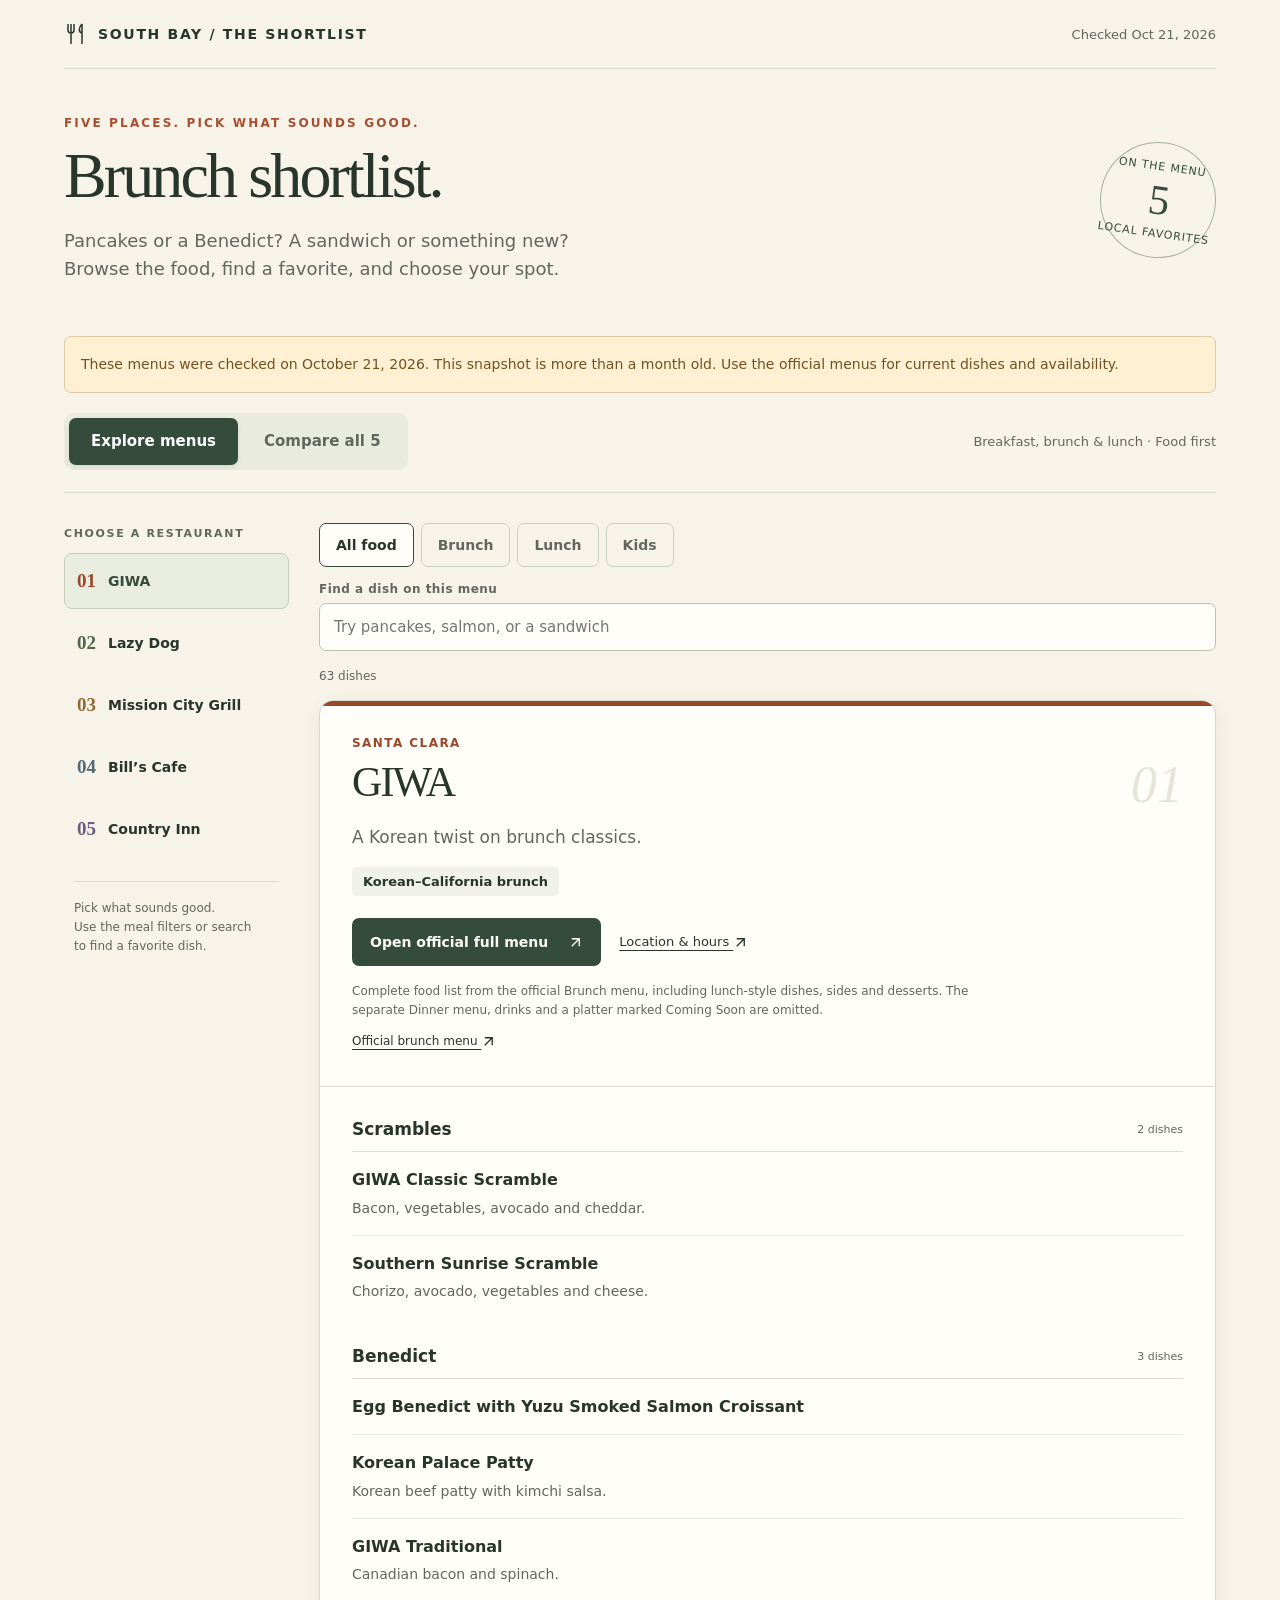
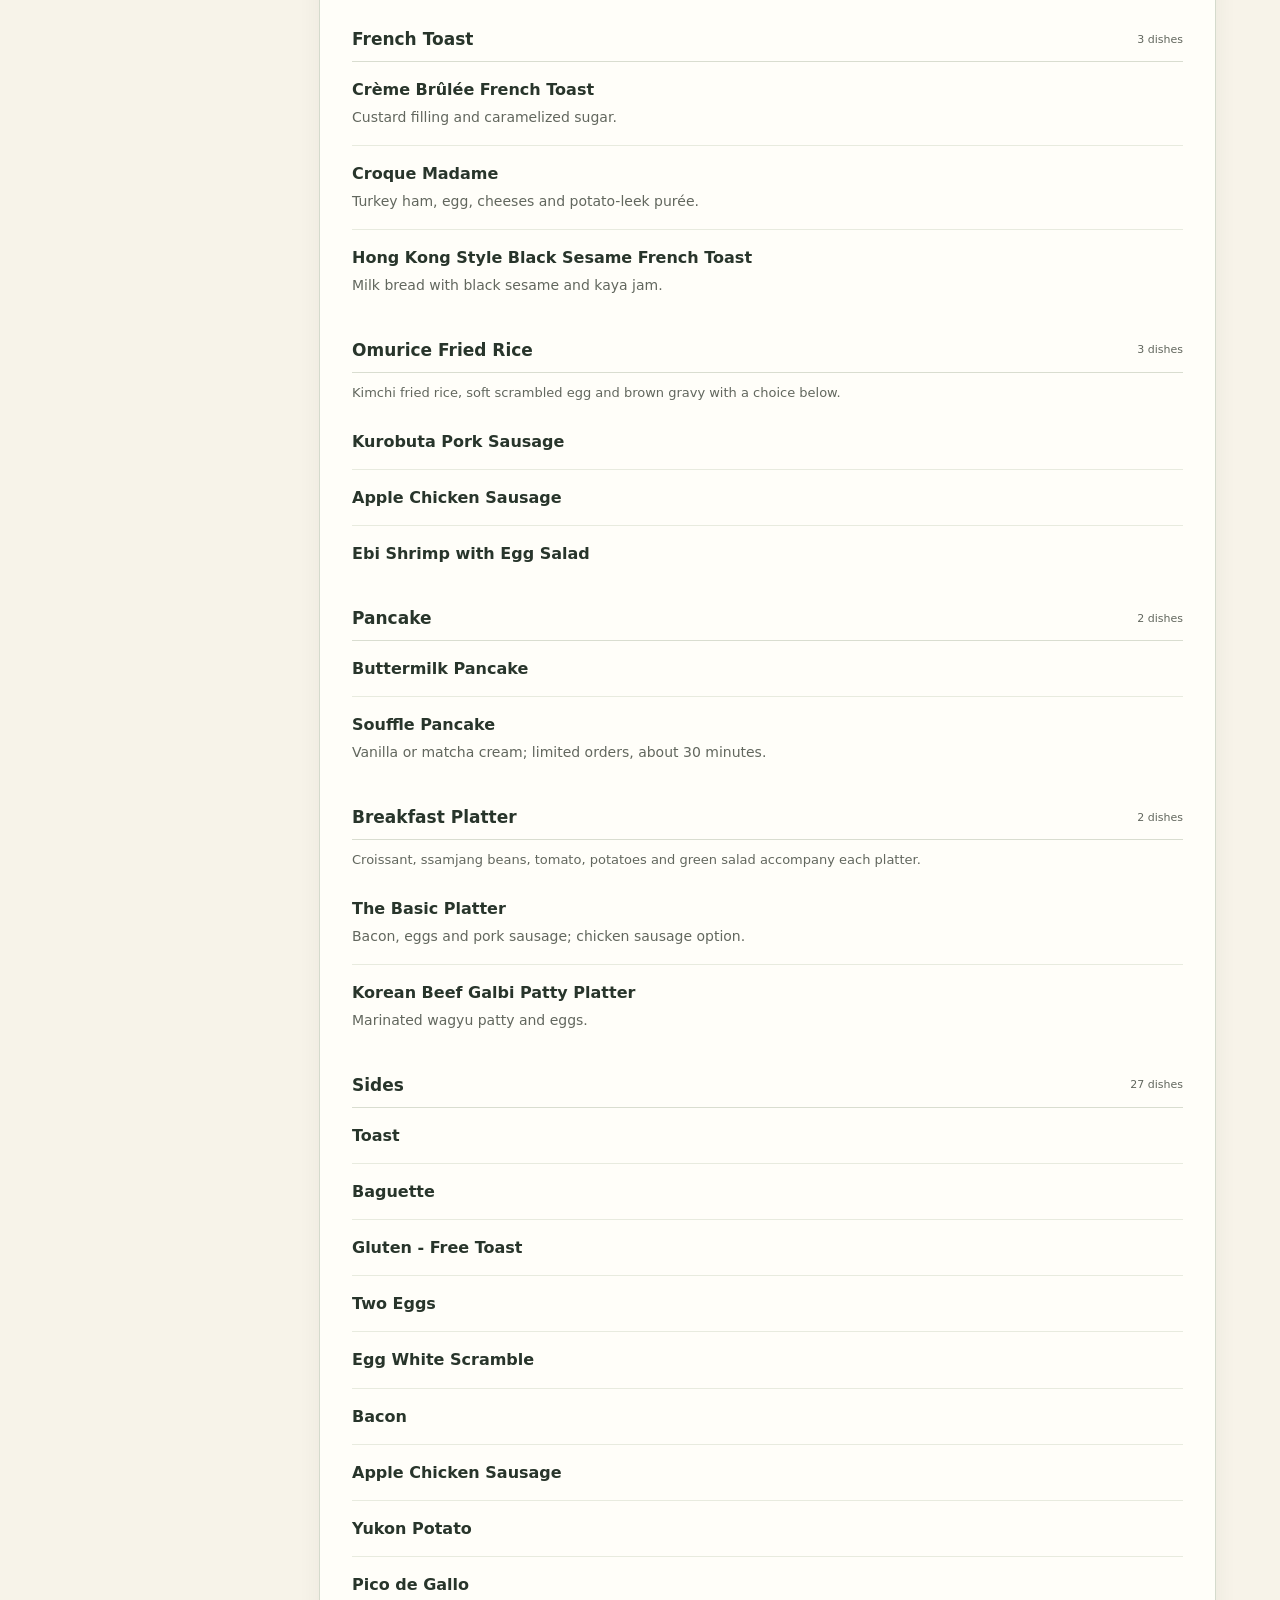
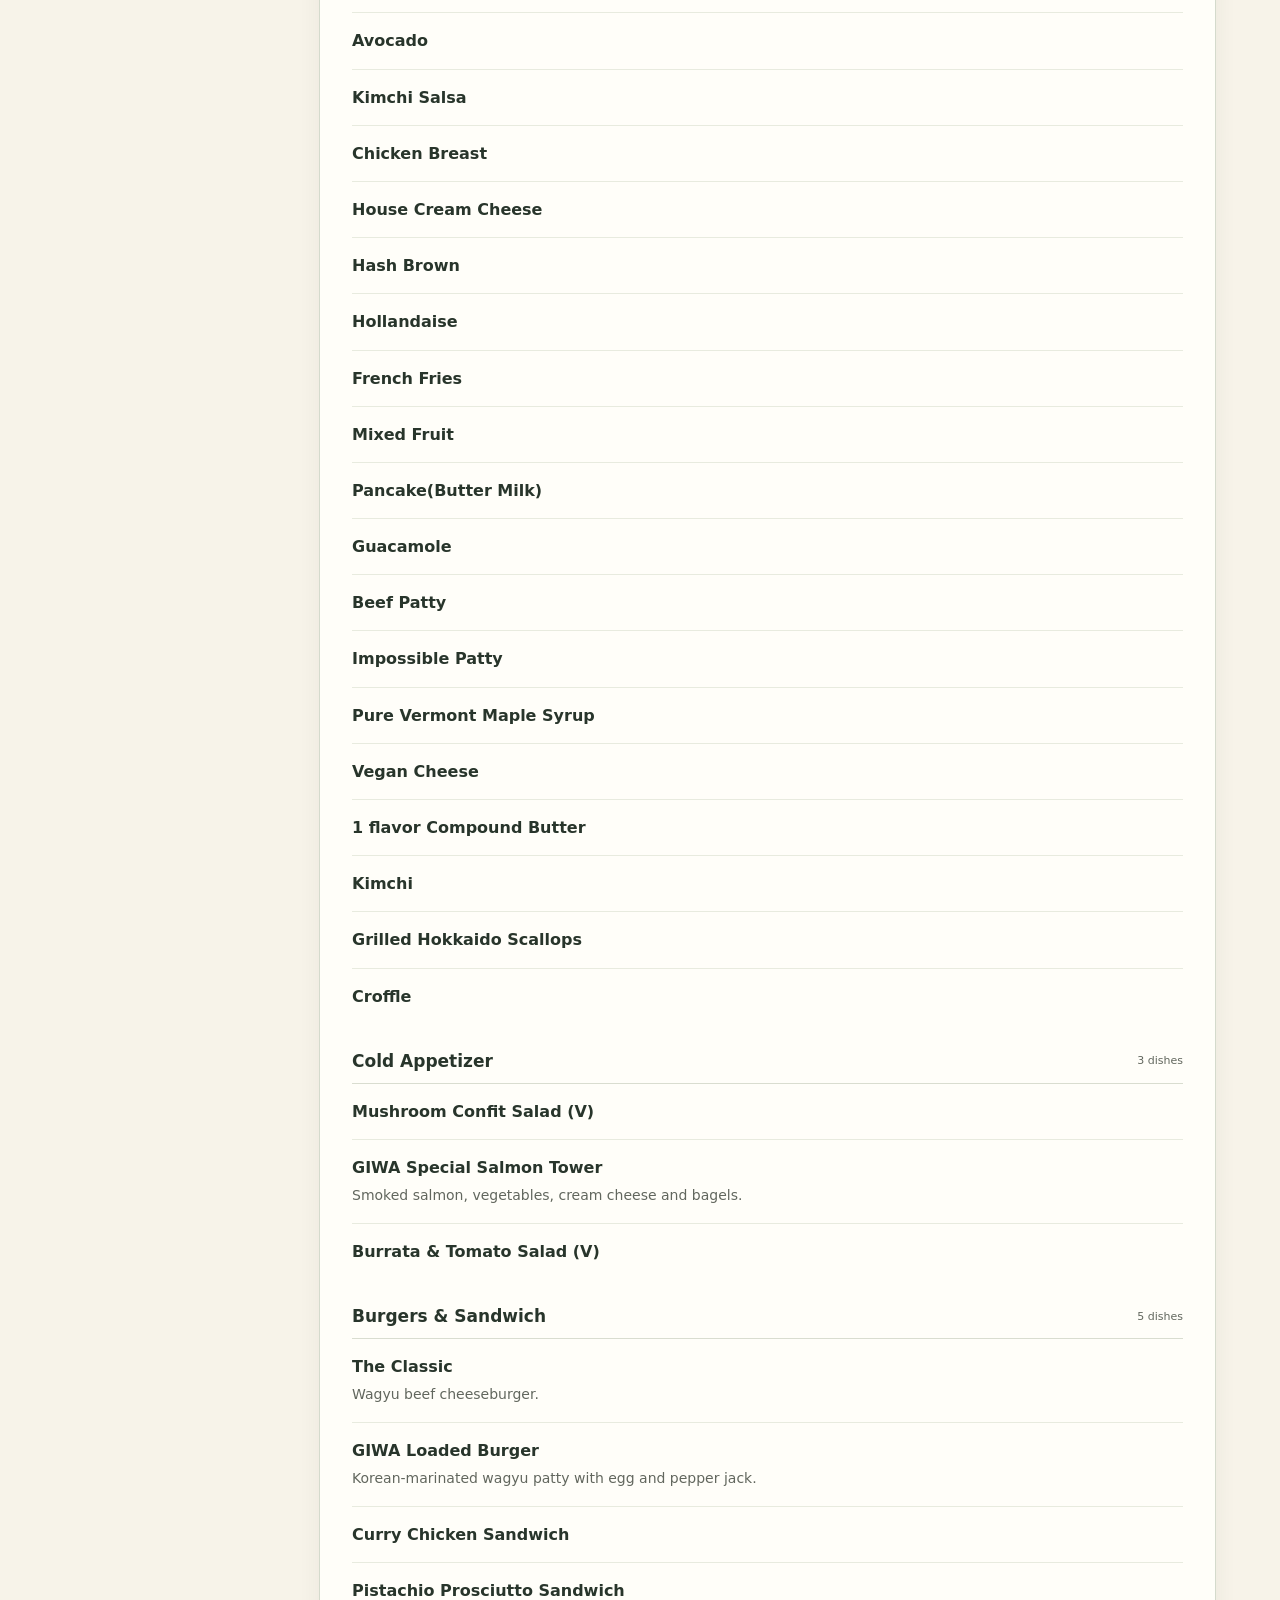
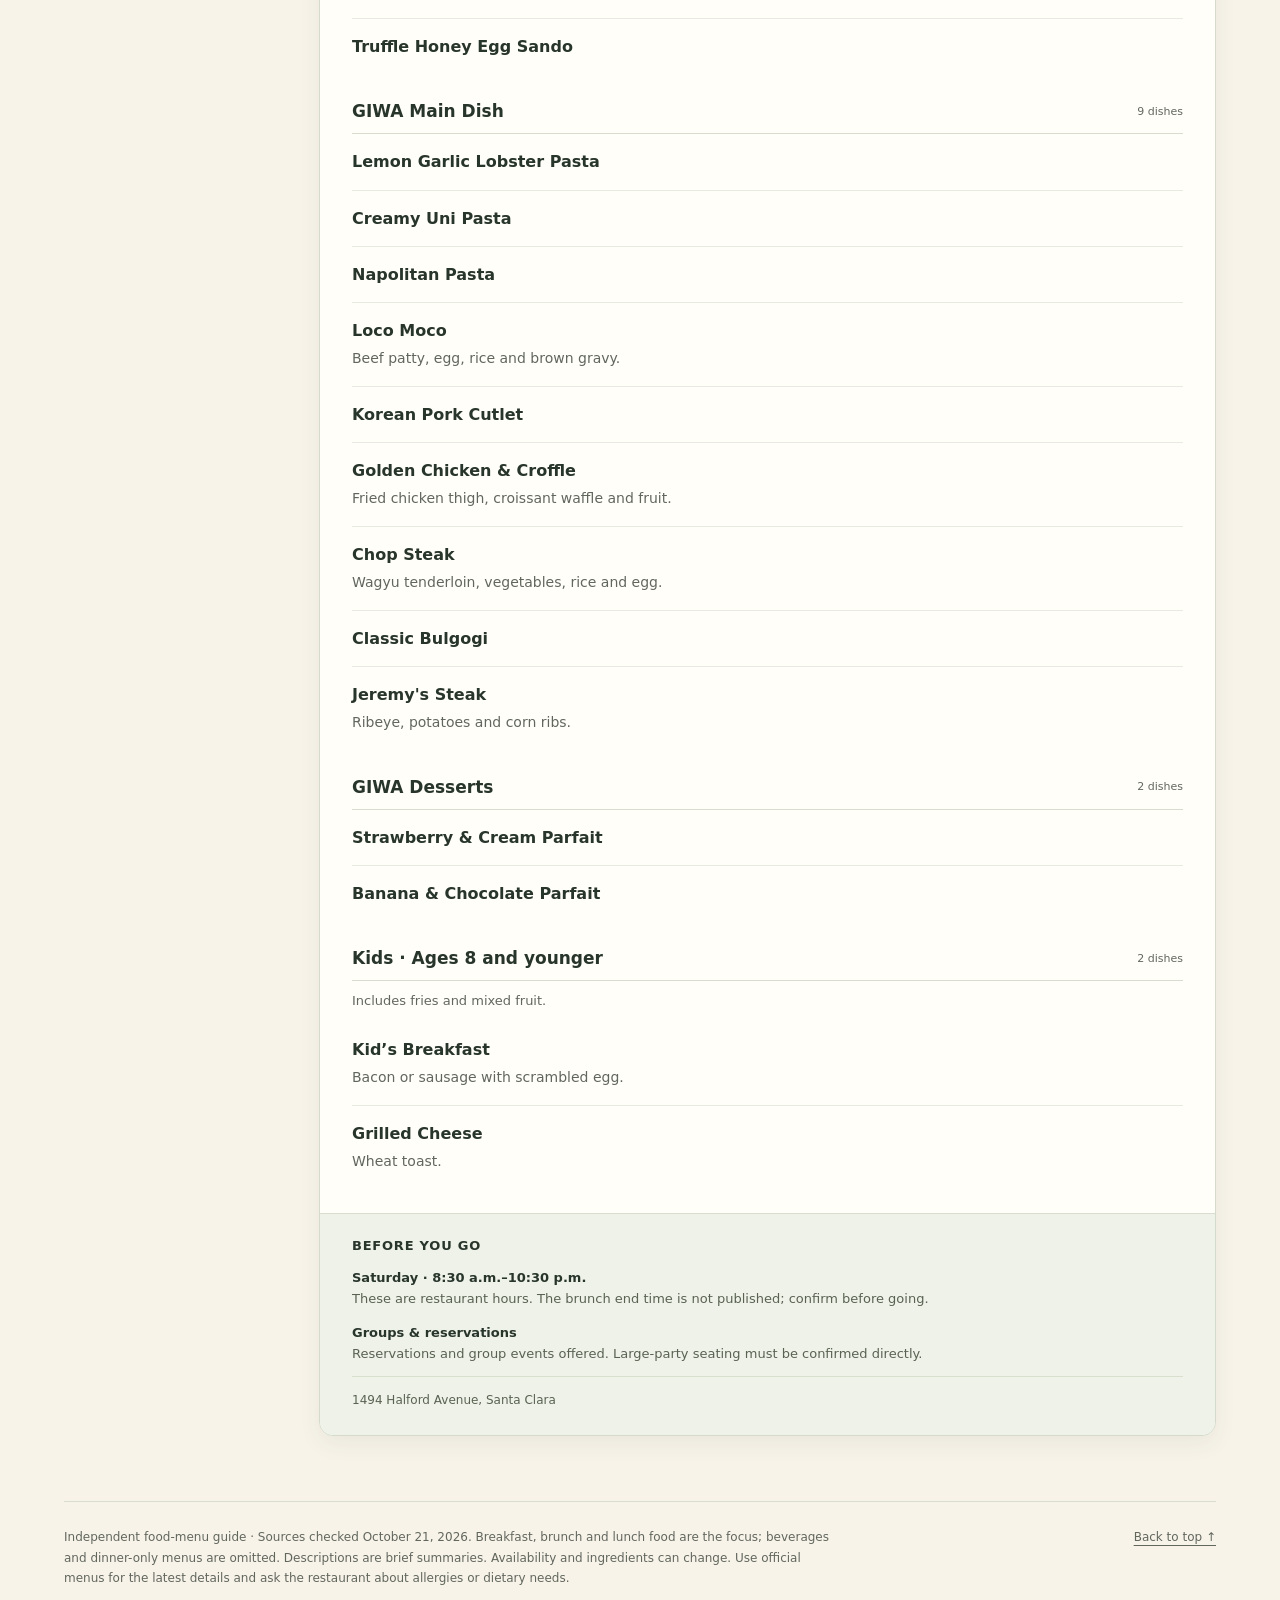
==== commit 3052aced: "Show complete brunch and lunch food options without prices" ====
--- a/brunch/index.html
+++ b/brunch/index.html
@@ -1,63 +1,62 @@
-<!doctype html>
-<html lang="en"><head><meta charset="utf-8"><meta name="viewport" content="width=device-width, initial-scale=1"><meta name="theme-color" content="#354b3c"><meta name="description" content="Five South Bay brunch menus, made easy to compare on your phone. Sample dishes, prices, kids options and direct official menu links."><meta name="robots" content="noindex,follow"><meta http-equiv="Content-Security-Policy" content="default-src 'none'; script-src 'unsafe-inline'; style-src 'unsafe-inline'; img-src data:; base-uri 'none'; form-action 'none'; connect-src 'none'"><title>Brunch shortlist · Five South Bay menus</title><style>
-:root{--paper:#f7f3e9;--ink:#28352b;--muted:#62675e;--line:#d9ddd0;--forest:#354b3c;--orange:#a84e30;--white:#fffef9;font-family:system-ui,-apple-system,BlinkMacSystemFont,"Segoe UI",sans-serif;color:var(--ink);background:var(--paper);font-size:18px;font-synthesis:none;scroll-behavior:smooth}*{box-sizing:border-box}body{margin:0}a{color:inherit;text-underline-offset:4px}button,select{font:inherit}button,a,select{-webkit-tap-highlight-color:transparent}button{cursor:pointer}a:focus-visible,button:focus-visible,select:focus-visible,summary:focus-visible{outline:3px solid #31639e;outline-offset:4px}button:focus:not(:focus-visible){outline:0}[hidden]{display:none!important}.sr-only{position:absolute;width:1px;height:1px;padding:0;overflow:hidden;clip:rect(0,0,0,0);white-space:nowrap;border:0}.skip-link{position:absolute;left:15px;top:-100px;background:var(--forest);color:white;padding:12px;z-index:20}.skip-link:focus{top:10px}.shell{width:min(1152px,calc(100% - 64px));margin:auto}.topline{display:flex;align-items:center;justify-content:space-between;padding:22px 0;border-bottom:1px solid var(--line);gap:16px}.brand{font-size:14px;letter-spacing:.12em;font-weight:750;text-transform:uppercase;display:flex;gap:10px;align-items:center}.brand svg{width:24px;height:24px}.checked{font-size:13px;color:var(--muted);white-space:nowrap}.hero{padding:47px 0 32px;position:relative;display:flex;justify-content:space-between;align-items:center;gap:30px}.eyebrow{text-transform:uppercase;color:var(--orange);font-weight:750;font-size:12px;letter-spacing:.18em;margin:0 0 13px}h1,h2{font-family:Georgia,"Times New Roman",serif;font-weight:400;letter-spacing:-.045em}h1{font-size:clamp(44px,5vw,66px);line-height:1.04;margin:0 0 17px}.hero-copy{font-size:18px;color:var(--muted);line-height:1.6;max-width:650px;margin:0}.hero-badge{flex-shrink:0;width:116px;height:116px;border:1px solid #a6b09a;border-radius:50%;display:flex;flex-direction:column;align-items:center;justify-content:center;transform:rotate(8deg);font-size:11px;letter-spacing:.08em;text-transform:uppercase;color:var(--forest);gap:3px}.hero-badge b{font-family:Georgia,serif;font-size:42px;font-weight:400;letter-spacing:-.05em}.view-controls{border-bottom:1px solid var(--line);display:flex;justify-content:space-between;align-items:center;gap:20px;padding-bottom:22px}.segmented{display:flex;background:#e9ebdf;border-radius:10px;padding:5px;gap:4px;max-width:100%}.view-button{background:none;border:0;border-radius:7px;min-height:47px;padding:10px 22px;font-size:15px;font-weight:650;color:var(--muted)}.view-button[aria-pressed=true]{background:var(--forest);color:white;box-shadow:0 2px 4px #24312718}.reading-note{margin:0;color:var(--muted);font-size:13px}.view-controls,.js-only{display:none}.js .view-controls{display:flex}.js .js-only{display:block}.menu-layout{display:grid;grid-template-columns:225px minmax(0,1fr);gap:30px;margin-top:30px;align-items:start}.restaurant-nav{position:sticky;top:18px}.nav-label{font-size:11px;letter-spacing:.15em;color:var(--muted);text-transform:uppercase;font-weight:750;margin:4px 0 13px}.restaurant-tabs{display:grid;gap:6px}.restaurant-tab{display:flex;align-items:center;gap:12px;padding:16px 12px;min-height:54px;text-decoration:none;border-radius:8px;font-size:14px;font-weight:600;border:1px solid transparent}.restaurant-tab:hover{background:#ececdf}.restaurant-tab[aria-current=true]{border-color:#c4cdba;background:#e8eddf;color:var(--forest)}.tab-number{font-family:Georgia,serif;color:var(--restaurant);font-size:19px}.restaurant-picker{display:none}.nav-footer{font-size:12px;line-height:1.6;color:var(--muted);margin:24px 10px 0;border-top:1px solid var(--line);padding-top:17px}.panel-wrap{min-width:0}.category-controls{display:flex;gap:7px;align-items:center;margin:0 0 15px;flex-wrap:wrap}.filter{min-height:44px;display:flex;justify-content:center;align-items:center;border:1px solid #cbd1c2;background:transparent;border-radius:7px;padding:8px 16px;font-size:14px;font-weight:650;color:var(--muted)}.filter[aria-pressed=true]{color:var(--ink);background:var(--white);border-color:var(--forest)}.filter:hover{border-color:var(--forest)}.restaurant-panel{background:var(--white);border:1px solid #d4dacc;border-radius:14px;overflow:hidden;margin-bottom:30px;box-shadow:0 8px 22px #323c2810;scroll-margin-top:20px}.panel-intro{padding:30px 32px 24px;border-top:5px solid var(--restaurant);border-bottom:1px solid var(--line)}.location-label{font-size:12px;font-weight:750;letter-spacing:.12em;text-transform:uppercase;color:var(--restaurant);margin-bottom:9px}.panel-heading{display:flex;justify-content:space-between;align-items:start;gap:20px}.panel-heading h2{font-size:42px;line-height:1.12;margin:0;max-width:580px}.big-number{font:italic 52px Georgia,serif;color:#e3e7d9;line-height:1;flex-shrink:0}.tagline{font-size:17px;color:var(--muted);line-height:1.5;margin:14px 0 17px}.quick-facts{display:flex;gap:8px;flex-wrap:wrap;margin:0 0 22px}.quick-facts>span{font-size:13px;padding:7px 11px;background:#f0f2e9;border-radius:5px;font-weight:600}.quick-facts small{font-size:12px;font-weight:400}.official-links{display:flex;align-items:center;gap:18px;flex-wrap:wrap}.primary-link{display:flex;align-items:center;justify-content:space-between;gap:20px;min-height:48px;padding:13px 18px;background:var(--forest);color:#fffef8;text-decoration:none;border-radius:7px;font-size:14px;font-weight:700}.primary-link:hover{background:#233b2c}.secondary-link{padding:13px 0;font-size:13px}.source-note{font-size:12px;line-height:1.6;color:var(--muted);margin:16px 0 0;max-width:640px}.menu-body{padding:5px 32px 24px}.category-section{margin-top:27px}.category-heading{display:flex;align-items:center;justify-content:space-between;gap:16px;border-bottom:1px solid var(--line);padding-bottom:12px}.category-heading h3{margin:0;font-size:15px;font-weight:750;letter-spacing:.04em}.category-heading>span{font-size:11px;color:var(--muted)}.menu-items{padding:0;margin:0;list-style:none}.menu-item{display:flex;align-items:baseline;justify-content:space-between;gap:22px;padding:16px 0;border-bottom:1px solid #e8ebdf}.menu-item:last-child{border-bottom:0}.menu-item h4{font-size:16px;font-weight:550;line-height:1.45;margin:0}.menu-item p{margin:6px 0 0;font-size:12px;line-height:1.5;color:var(--muted)}.price{font-size:16px;font-weight:650;white-space:nowrap;font-variant-numeric:tabular-nums;color:var(--restaurant)}.visit-notes{padding:24px 32px;background:#eff2e8;border-top:1px solid var(--line)}.visit-notes h3{font-size:13px;letter-spacing:.06em;text-transform:uppercase;margin:0 0 14px}.visit-notes p{font-size:13px;line-height:1.65;color:#596253;margin:12px 0}.visit-notes strong{font-weight:650;color:var(--ink)}.visit-notes .address{border-top:1px solid #d8dfcd;padding-top:14px;margin-bottom:0;font-size:12px}.unknown-note{line-height:1.6;font-size:16px;color:var(--muted)}.comparison-view{margin-top:30px}.section-intro{margin-bottom:22px}.section-intro h2{font-size:33px;margin:0 0 10px}.section-intro p{font-size:14px;line-height:1.6;color:var(--muted);max-width:720px;margin:0}.comparison-grid{display:grid;grid-template-columns:repeat(3,minmax(0,1fr));gap:18px}.compare-card{background:var(--white);border:1px solid var(--line);border-top:4px solid var(--restaurant);padding:23px;border-radius:12px;display:flex;flex-direction:column}.compare-heading{display:flex;align-items:start;gap:12px}.restaurant-number{font:25px Georgia,serif;color:var(--restaurant)}.compare-heading h3{margin:0;font-size:19px;line-height:1.3;font-weight:650;letter-spacing:-.025em}.compare-heading p{font-size:12px;color:var(--muted);margin:6px 0}.compare-card .cuisine{font-size:13px;line-height:1.5;color:var(--muted);padding-bottom:12px;border-bottom:1px solid var(--line);margin:10px 0 4px}.compare-card dl{margin:0}.compare-card dl div{margin:16px 0}.compare-card dt{font-size:10px;letter-spacing:.08em;text-transform:uppercase;color:var(--muted);font-weight:700;margin-bottom:5px}.range-note{display:block;font:12px system-ui,sans-serif;line-height:1.5;margin-top:5px;color:var(--muted)}.arrow-icon{width:15px;height:15px;flex-shrink:0;vertical-align:middle}.compare-card dd{font-size:14px;line-height:1.55;margin:0}.compare-card dl div:first-child dd{font-size:24px;font-family:Georgia,serif;color:var(--restaurant)}.compare-timing{font-size:12px;line-height:1.6;color:var(--muted);margin:0 0 20px}.compare-select{font-size:14px;font-weight:650;margin-top:auto;min-height:44px;padding:12px 0 0;border-top:1px solid var(--line);display:flex;justify-content:space-between;gap:8px;text-decoration:none}.comparison-note{padding:22px 0;font-size:13px;line-height:1.6;color:var(--muted);margin:0}.footer{border-top:1px solid var(--line);padding:25px 0 35px;margin-top:35px;font-size:12px;line-height:1.7;color:var(--muted);display:flex;gap:30px;justify-content:space-between}.footer p{margin:0;max-width:780px}.footer a{white-space:nowrap}noscript p{padding:16px;background:#e5eadb;font-size:16px}#stale-note{border:1px solid #ddc9a4;background:#fff0d3;color:#715121;padding:16px;border-radius:7px;font-size:14px;line-height:1.6;margin:20px 0}.category-controls.js-only{display:none}.js .category-controls{display:flex}.no-results{padding:25px 32px;font-size:16px;line-height:1.6;color:var(--muted)}
+<!doctype html><html lang="en"><head><meta charset="utf-8"><meta name="viewport" content="width=device-width, initial-scale=1"><meta name="theme-color" content="#354b3c"><meta name="description" content="Five South Bay restaurant menus, made easy to browse on your phone. Explore breakfast, brunch and lunch dishes and pick what sounds good."><meta name="robots" content="noindex,follow"><meta http-equiv="Content-Security-Policy" content="default-src 'none'; script-src 'unsafe-inline'; style-src 'unsafe-inline'; img-src data:; base-uri 'none'; form-action 'none'; connect-src 'none'"><title>Brunch shortlist · Pick what sounds good</title><style>
+:root{--paper:#f7f3e9;--ink:#28352b;--muted:#62675e;--line:#d9ddd0;--forest:#354b3c;--orange:#a84e30;--white:#fffef9;font-family:system-ui,-apple-system,BlinkMacSystemFont,"Segoe UI",sans-serif;color:var(--ink);background:var(--paper);font-size:18px;font-synthesis:none;scroll-behavior:smooth}*{box-sizing:border-box}body{margin:0}a{color:inherit;text-underline-offset:4px}button,select{font:inherit}button,a,select{-webkit-tap-highlight-color:transparent}button{cursor:pointer}a:focus-visible,button:focus-visible,select:focus-visible,summary:focus-visible{outline:3px solid #31639e;outline-offset:4px}button:focus:not(:focus-visible){outline:0}[hidden]{display:none!important}.sr-only{position:absolute;width:1px;height:1px;padding:0;overflow:hidden;clip:rect(0,0,0,0);white-space:nowrap;border:0}.skip-link{position:absolute;left:15px;top:-100px;background:var(--forest);color:white;padding:12px;z-index:20}.skip-link:focus{top:10px}.shell{width:min(1152px,calc(100% - 64px));margin:auto}.topline{display:flex;align-items:center;justify-content:space-between;padding:22px 0;border-bottom:1px solid var(--line);gap:16px}.brand{font-size:14px;letter-spacing:.12em;font-weight:750;text-transform:uppercase;display:flex;gap:10px;align-items:center}.brand svg{width:24px;height:24px}.checked{font-size:13px;color:var(--muted);white-space:nowrap}.hero{padding:47px 0 32px;position:relative;display:flex;justify-content:space-between;align-items:center;gap:30px}.eyebrow{text-transform:uppercase;color:var(--orange);font-weight:750;font-size:12px;letter-spacing:.18em;margin:0 0 13px}h1,h2{font-family:Georgia,"Times New Roman",serif;font-weight:400;letter-spacing:-.045em}h1{font-size:clamp(44px,5vw,66px);line-height:1.04;margin:0 0 17px}.hero-copy{font-size:18px;color:var(--muted);line-height:1.6;max-width:650px;margin:0}.hero-badge{flex-shrink:0;width:116px;height:116px;border:1px solid #a6b09a;border-radius:50%;display:flex;flex-direction:column;align-items:center;justify-content:center;transform:rotate(8deg);font-size:11px;letter-spacing:.08em;text-transform:uppercase;color:var(--forest);gap:3px}.hero-badge b{font-family:Georgia,serif;font-size:42px;font-weight:400;letter-spacing:-.05em}.view-controls{border-bottom:1px solid var(--line);display:flex;justify-content:space-between;align-items:center;gap:20px;padding-bottom:22px}.segmented{display:flex;background:#e9ebdf;border-radius:10px;padding:5px;gap:4px;max-width:100%}.view-button{background:none;border:0;border-radius:7px;min-height:47px;padding:10px 22px;font-size:15px;font-weight:650;color:var(--muted)}.view-button[aria-pressed=true]{background:var(--forest);color:white;box-shadow:0 2px 4px #24312718}.reading-note{margin:0;color:var(--muted);font-size:13px}.view-controls,.js-only{display:none}.js .view-controls{display:flex}.js .js-only{display:block}.menu-layout{display:grid;grid-template-columns:225px minmax(0,1fr);gap:30px;margin-top:30px;align-items:start}.restaurant-nav{position:sticky;top:18px}.nav-label{font-size:11px;letter-spacing:.15em;color:var(--muted);text-transform:uppercase;font-weight:750;margin:4px 0 13px}.restaurant-tabs{display:grid;gap:6px}.restaurant-tab{display:flex;align-items:center;gap:12px;padding:16px 12px;min-height:54px;text-decoration:none;border-radius:8px;font-size:14px;font-weight:600;border:1px solid transparent}.restaurant-tab:hover{background:#ececdf}.restaurant-tab[aria-current=true]{border-color:#c4cdba;background:#e8eddf;color:var(--forest)}.tab-number{font-family:Georgia,serif;color:var(--restaurant);font-size:19px}.restaurant-picker{display:none}.nav-footer{font-size:12px;line-height:1.6;color:var(--muted);margin:24px 10px 0;border-top:1px solid var(--line);padding-top:17px}.panel-wrap{min-width:0}.category-controls{display:flex;gap:7px;align-items:center;margin:0 0 15px;flex-wrap:wrap}.filter{min-height:44px;display:flex;justify-content:center;align-items:center;border:1px solid #cbd1c2;background:transparent;border-radius:7px;padding:8px 16px;font-size:14px;font-weight:650;color:var(--muted)}.filter[aria-pressed=true]{color:var(--ink);background:var(--white);border-color:var(--forest)}.filter:hover{border-color:var(--forest)}.restaurant-panel{background:var(--white);border:1px solid #d4dacc;border-radius:14px;overflow:hidden;margin-bottom:30px;box-shadow:0 8px 22px #323c2810;scroll-margin-top:20px}.panel-intro{padding:30px 32px 24px;border-top:5px solid var(--restaurant);border-bottom:1px solid var(--line)}.location-label{font-size:12px;font-weight:750;letter-spacing:.12em;text-transform:uppercase;color:var(--restaurant);margin-bottom:9px}.panel-heading{display:flex;justify-content:space-between;align-items:start;gap:20px}.panel-heading h2{font-size:42px;line-height:1.12;margin:0;max-width:580px}.big-number{font:italic 52px Georgia,serif;color:#e3e7d9;line-height:1;flex-shrink:0}.tagline{font-size:17px;color:var(--muted);line-height:1.5;margin:14px 0 17px}.quick-facts{display:flex;gap:8px;flex-wrap:wrap;margin:0 0 22px}.quick-facts>span{font-size:13px;padding:7px 11px;background:#f0f2e9;border-radius:5px;font-weight:600}.quick-facts small{font-size:12px;font-weight:400}.official-links{display:flex;align-items:center;gap:18px;flex-wrap:wrap}.primary-link{display:flex;align-items:center;justify-content:space-between;gap:20px;min-height:48px;padding:13px 18px;background:var(--forest);color:#fffef8;text-decoration:none;border-radius:7px;font-size:14px;font-weight:700}.primary-link:hover{background:#233b2c}.secondary-link{padding:13px 0;font-size:13px}.source-note{font-size:12px;line-height:1.6;color:var(--muted);margin:16px 0 0;max-width:640px}.menu-body{padding:5px 32px 24px}.category-section{margin-top:27px}.category-heading{display:flex;align-items:center;justify-content:space-between;gap:16px;border-bottom:1px solid var(--line);padding-bottom:12px}.category-heading h3{margin:0;font-size:15px;font-weight:750;letter-spacing:.04em}.category-heading>span{font-size:11px;color:var(--muted)}.menu-items{padding:0;margin:0;list-style:none}.menu-item{display:flex;align-items:baseline;justify-content:space-between;gap:22px;padding:16px 0;border-bottom:1px solid #e8ebdf}.menu-item:last-child{border-bottom:0}.menu-item h4{font-size:16px;font-weight:550;line-height:1.45;margin:0}.menu-item p{margin:6px 0 0;font-size:12px;line-height:1.5;color:var(--muted)}.visit-notes{padding:24px 32px;background:#eff2e8;border-top:1px solid var(--line)}.visit-notes h3{font-size:13px;letter-spacing:.06em;text-transform:uppercase;margin:0 0 14px}.visit-notes p{font-size:13px;line-height:1.65;color:#596253;margin:12px 0}.visit-notes strong{font-weight:650;color:var(--ink)}.visit-notes .address{border-top:1px solid #d8dfcd;padding-top:14px;margin-bottom:0;font-size:12px}.unknown-note{line-height:1.6;font-size:16px;color:var(--muted)}.comparison-view{margin-top:30px}.section-intro{margin-bottom:22px}.section-intro h2{font-size:33px;margin:0 0 10px}.section-intro p{font-size:14px;line-height:1.6;color:var(--muted);max-width:720px;margin:0}.comparison-grid{display:grid;grid-template-columns:repeat(3,minmax(0,1fr));gap:18px}.compare-card{background:var(--white);border:1px solid var(--line);border-top:4px solid var(--restaurant);padding:23px;border-radius:12px;display:flex;flex-direction:column}.compare-heading{display:flex;align-items:start;gap:12px}.restaurant-number{font:25px Georgia,serif;color:var(--restaurant)}.compare-heading h3{margin:0;font-size:19px;line-height:1.3;font-weight:650;letter-spacing:-.025em}.compare-heading p{font-size:12px;color:var(--muted);margin:6px 0}.compare-card .cuisine{font-size:13px;line-height:1.5;color:var(--muted);padding-bottom:12px;border-bottom:1px solid var(--line);margin:10px 0 4px}.compare-card dl{margin:0}.compare-card dl div{margin:16px 0}.compare-card dt{font-size:10px;letter-spacing:.08em;text-transform:uppercase;color:var(--muted);font-weight:700;margin-bottom:5px}.arrow-icon{width:15px;height:15px;flex-shrink:0;vertical-align:middle}.compare-card dd{font-size:14px;line-height:1.55;margin:0}.compare-card dl div:first-child dd{font-size:24px;font-family:Georgia,serif;color:var(--restaurant)}.compare-timing{font-size:12px;line-height:1.6;color:var(--muted);margin:0 0 20px}.compare-select{font-size:14px;font-weight:650;margin-top:auto;min-height:44px;padding:12px 0 0;border-top:1px solid var(--line);display:flex;justify-content:space-between;gap:8px;text-decoration:none}.comparison-note{padding:22px 0;font-size:13px;line-height:1.6;color:var(--muted);margin:0}.footer{border-top:1px solid var(--line);padding:25px 0 35px;margin-top:35px;font-size:12px;line-height:1.7;color:var(--muted);display:flex;gap:30px;justify-content:space-between}.footer p{margin:0;max-width:780px}.footer a{white-space:nowrap}noscript p{padding:16px;background:#e5eadb;font-size:16px}#stale-note{border:1px solid #ddc9a4;background:#fff0d3;color:#715121;padding:16px;border-radius:7px;font-size:14px;line-height:1.6;margin:20px 0}.category-controls.js-only{display:none}.js .category-controls{display:flex}.no-results{padding:25px 32px;font-size:16px;line-height:1.6;color:var(--muted)}
 @media(min-width:1000px){.comparison-grid .compare-card:nth-child(4),.comparison-grid .compare-card:nth-child(5){grid-column:span 1}}
 @media(max-width:850px){.shell{width:calc(100% - 40px)}.menu-layout{grid-template-columns:175px minmax(0,1fr);gap:20px}.restaurant-tab{font-size:13px;padding:15px 9px;gap:8px}.panel-intro,.visit-notes{padding-left:24px;padding-right:24px}.menu-body{padding-left:24px;padding-right:24px}.panel-heading h2{font-size:35px}.comparison-grid{grid-template-columns:repeat(2,minmax(0,1fr))}.reading-note{display:none}.hero-badge{width:96px;height:96px}.brand{font-size:12px}}
-@media(max-width:620px){:root{font-size:18px}.shell{width:calc(100% - 32px)}.topline{padding:18px 0;gap:9px}.brand{font-size:10px;gap:6px;letter-spacing:.1em}.brand svg{width:20px;height:20px}.checked{font-size:10px}.hero{padding:29px 0 24px;display:block}.hero-badge{display:none}.eyebrow{font-size:10px;margin-bottom:12px;letter-spacing:.14em}h1{font-size:46px;margin-bottom:13px}.hero-copy{font-size:16px;line-height:1.6}.view-controls{padding-bottom:20px}.segmented{width:100%}.view-button{font-size:14px;padding:10px 12px;flex:1;min-height:48px}.menu-layout{display:block;margin-top:22px}.restaurant-nav{position:static;margin-bottom:18px}.nav-label{font-size:10px;margin:0 0 9px}.js .restaurant-tabs{display:none}.restaurant-tabs{grid-template-columns:1fr 1fr}.js .restaurant-picker{display:block;width:100%;min-height:55px;border:1px solid #b9c4af;border-radius:8px;background:var(--white);color:var(--ink);font-size:17px;font-weight:600;padding:13px 34px 13px 14px}.nav-footer{display:none}.category-controls{gap:6px;margin-bottom:14px}.filter{font-size:13px;padding:8px 13px;flex:1}.panel-intro{padding:22px 21px 20px}.location-label{font-size:11px;letter-spacing:.08em}.panel-heading{gap:8px}.panel-heading h2{font-size:35px}.big-number{font-size:41px}.tagline{font-size:16px;margin:12px 0 15px}.quick-facts{margin-bottom:19px}.quick-facts>span{font-size:12px;padding:6px 9px}.quick-facts small{font-size:11px}.official-links{display:block}.primary-link{min-height:52px;font-size:14px;gap:10px;padding:13px 14px}.secondary-link{display:inline-flex;align-items:center;gap:8px;min-height:44px;font-size:13px}.source-note{font-size:12px;margin-top:4px;line-height:1.6}.menu-body{padding:0 21px 20px}.category-section{margin-top:23px}.category-heading{padding-bottom:11px}.category-heading h3{font-size:14px}.menu-item{gap:16px;padding:15px 0}.menu-item h4{font-size:18px;line-height:1.45}.price{font-size:18px}.visit-notes{padding:23px 21px}.visit-notes p{font-size:14px;line-height:1.7}.visit-notes .address{font-size:13px}.comparison-view{margin-top:24px}.comparison-grid{grid-template-columns:1fr;gap:15px}.compare-card{padding:22px}.compare-heading h3{font-size:22px}.compare-card dl{display:grid;grid-template-columns:1fr 1fr;column-gap:20px}.compare-card dl div:nth-child(2){grid-row:span 2}.compare-card dl div{margin:13px 0}.compare-card dd{font-size:15px}.compare-card dt{font-size:11px}.compare-card .cuisine,.compare-timing{font-size:13px}.compare-select{font-size:15px}.section-intro h2{font-size:32px}.section-intro p{font-size:15px}.comparison-note{font-size:14px}.footer{display:block;margin-top:22px;font-size:12px}.footer a{display:inline-block;min-height:44px;padding-top:16px}.no-results{padding:24px 21px}}
+@media(max-width:620px){:root{font-size:18px}.shell{width:calc(100% - 32px)}.topline{padding:18px 0;gap:9px}.brand{font-size:10px;gap:6px;letter-spacing:.1em}.brand svg{width:20px;height:20px}.checked{font-size:10px}.hero{padding:29px 0 24px;display:block}.hero-badge{display:none}.eyebrow{font-size:10px;margin-bottom:12px;letter-spacing:.14em}h1{font-size:46px;margin-bottom:13px}.hero-copy{font-size:16px;line-height:1.6}.view-controls{padding-bottom:20px}.segmented{width:100%}.view-button{font-size:14px;padding:10px 12px;flex:1;min-height:48px}.menu-layout{display:block;margin-top:22px}.restaurant-nav{position:static;margin-bottom:18px}.nav-label{font-size:10px;margin:0 0 9px}.js .restaurant-tabs{display:none}.restaurant-tabs{grid-template-columns:1fr 1fr}.js .restaurant-picker{display:block;width:100%;min-height:55px;border:1px solid #b9c4af;border-radius:8px;background:var(--white);color:var(--ink);font-size:17px;font-weight:600;padding:13px 34px 13px 14px}.nav-footer{display:none}.category-controls{gap:6px;margin-bottom:14px}.filter{font-size:13px;padding:8px 13px;flex:1}.panel-intro{padding:22px 21px 20px}.location-label{font-size:11px;letter-spacing:.08em}.panel-heading{gap:8px}.panel-heading h2{font-size:35px}.big-number{font-size:41px}.tagline{font-size:16px;margin:12px 0 15px}.quick-facts{margin-bottom:19px}.quick-facts>span{font-size:12px;padding:6px 9px}.quick-facts small{font-size:11px}.official-links{display:block}.primary-link{min-height:52px;font-size:14px;gap:10px;padding:13px 14px}.secondary-link{display:inline-flex;align-items:center;gap:8px;min-height:44px;font-size:13px}.source-note{font-size:12px;margin-top:4px;line-height:1.6}.menu-body{padding:0 21px 20px}.category-section{margin-top:23px}.category-heading{padding-bottom:11px}.category-heading h3{font-size:14px}.menu-item{gap:16px;padding:15px 0}.menu-item h4{font-size:18px;line-height:1.45}.visit-notes{padding:23px 21px}.visit-notes p{font-size:14px;line-height:1.7}.visit-notes .address{font-size:13px}.comparison-view{margin-top:24px}.comparison-grid{grid-template-columns:1fr;gap:15px}.compare-card{padding:22px}.compare-heading h3{font-size:22px}.compare-card dl{display:grid;grid-template-columns:1fr 1fr;column-gap:20px}.compare-card dl div:nth-child(2){grid-row:span 2}.compare-card dl div{margin:13px 0}.compare-card dd{font-size:15px}.compare-card dt{font-size:11px}.compare-card .cuisine,.compare-timing{font-size:13px}.compare-select{font-size:15px}.section-intro h2{font-size:32px}.section-intro p{font-size:15px}.comparison-note{font-size:14px}.footer{display:block;margin-top:22px;font-size:12px}.footer a{display:inline-block;min-height:44px;padding-top:16px}.no-results{padding:24px 21px}}
 @media(prefers-reduced-motion:reduce){:root{scroll-behavior:auto}*{scroll-behavior:auto!important}}@media print{.view-controls,.restaurant-nav,.category-controls,.hero-badge,.footer a{display:none!important}.shell{width:100%}.menu-layout{display:block}.restaurant-panel,.comparison-view,.category-section{display:block!important}.restaurant-panel{break-inside:avoid}.comparison-grid{display:block}.compare-card{break-inside:avoid}.primary-link{color:#000;background:none;padding:0}.source-note{font-size:11px}.restaurant-panel[hidden]{display:block!important}}
-</style></head><body><a class="skip-link" href="#menus">Skip to menus</a><div class="shell"><header><div class="topline"><div class="brand"><svg viewBox="0 0 24 24" fill="none" stroke="currentColor" stroke-width="1.5" aria-hidden="true"><path d="M4 2v6a3 3 0 0 0 6 0V2M7 2v20M18 2c-3 3-4 8 0 9v11M18 2v9"/></svg>South Bay / The shortlist</div><span class="checked">Checked Oct 21, 2026</span></div><div class="hero"><div><p class="eyebrow">Five places. One easy decision.</p><h1>Brunch shortlist.</h1><p class="hero-copy">Something sweet, something savory, something for everyone.<br class="desktop-break"> Explore the menus, then pick your kind of brunch.</p></div><div class="hero-badge" aria-hidden="true"><span>On the menu</span><b>5</b><span>Local favorites</span></div></div></header><div id="stale-note" hidden>This menu snapshot was checked on October 21, 2026. It is more than a month old. Use each restaurant’s official menu for current dishes and prices.</div><div class="view-controls"><div class="segmented" role="group" aria-label="Choose view"><button class="view-button" data-view="menus" aria-pressed="true">Explore menus</button><button class="view-button" data-view="compare" aria-pressed="false">Compare all 5</button></div><p class="reading-note">Easy-to-read picks + official full menus</p></div><p id="selection-status" class="sr-only" aria-live="polite" aria-atomic="true"></p><noscript><p>All five menus appear below. Use the restaurant links to jump to a menu; official menu buttons always work.</p></noscript><main><section id="menus" class="menu-layout" aria-label="Explore restaurant menus"><nav class="restaurant-nav" aria-label="Choose a restaurant"><p class="nav-label" id="restaurant-picker-label">Choose a restaurant</p><select id="restaurant-picker" class="restaurant-picker" aria-labelledby="restaurant-picker-label"><option value="giwa">GIWA · Santa Clara</option><option value="lazy-dog">Lazy Dog · Cupertino</option><option value="mission-city">Holder’s Mission City Grill · Santa Clara</option><option value="bills">Bill’s Cafe · Stevens Creek · San Jose</option><option value="country-inn">Holder’s Country Inn · Cupertino</option></select><div class="restaurant-tabs"><a href="#giwa" class="restaurant-tab" data-select="giwa" style="--restaurant:#9a482c"><span class="tab-number">01</span>GIWA</a><a href="#lazy-dog" class="restaurant-tab" data-select="lazy-dog" style="--restaurant:#536345"><span class="tab-number">02</span>Lazy Dog</a><a href="#mission-city" class="restaurant-tab" data-select="mission-city" style="--restaurant:#916a33"><span class="tab-number">03</span>Mission City Grill</a><a href="#bills" class="restaurant-tab" data-select="bills" style="--restaurant:#526a76"><span class="tab-number">04</span>Bill’s Cafe</a><a href="#country-inn" class="restaurant-tab" data-select="country-inn" style="--restaurant:#685d81"><span class="tab-number">05</span>Country Inn</a></div><p class="nav-footer">A curated menu snapshot,<br>not a live ordering service.<br>All prices in US dollars.</p></nav><div class="panel-wrap"><div class="category-controls js-only" role="group" aria-label="Filter menu categories"><button class="filter" data-filter="all" aria-pressed="true">All picks</button><button class="filter" data-filter="breakfast" aria-pressed="false">Breakfast</button><button class="filter" data-filter="lunch" aria-pressed="false">Lunch</button><button class="filter" data-filter="kids" aria-pressed="false">Kids</button></div><article class="restaurant-panel" id="giwa" style="--restaurant:#9a482c" aria-labelledby="title-giwa"><div class="panel-intro"><div class="location-label">Santa Clara</div><div class="panel-heading"><h2 id="title-giwa">GIWA</h2><span class="big-number" aria-hidden="true">01</span></div><p class="tagline">A Korean twist on brunch classics.</p><div class="quick-facts"><span>$18–27 <small>sample mains</small></span><span>Korean–California brunch</span></div><div class="official-links"><a class="primary-link" href="https://giwadining.com/food-menu?menu_id=1171161" target="_blank" rel="noopener noreferrer">Open official full menu<svg class="arrow-icon" viewBox="0 0 20 20" fill="none" stroke="currentColor" stroke-width="1.8" aria-hidden="true"><path d="M5 15 15 5M5 5h10v10"/></svg><span class="sr-only"> (opens in a new tab)</span></a><a class="secondary-link" href="https://giwadining.com/" target="_blank" rel="noopener noreferrer">Location & hours <svg class="arrow-icon" viewBox="0 0 20 20" fill="none" stroke="currentColor" stroke-width="1.8" aria-hidden="true"><path d="M5 15 15 5M5 5h10v10"/></svg><span class="sr-only"> (opens in a new tab)</span></a></div><p class="source-note">Prices from the restaurant’s published food menu.</p></div><div class="menu-body"><section class="category-section" data-category="breakfast"><div class="category-heading"><h3>Breakfast</h3><span>5 picks</span></div><ul class="menu-items"><li class="menu-item"><div><h4>Classic Scramble</h4></div><span class="price">$22</span></li><li class="menu-item"><div><h4>Yuzu Smoked Salmon Croissant Benedict</h4></div><span class="price">$24</span></li><li class="menu-item"><div><h4>Korean Palace Patty Benedict</h4></div><span class="price">$25</span></li><li class="menu-item"><div><h4>Crème Brûlée French Toast</h4></div><span class="price">$20</span></li><li class="menu-item"><div><h4>Golden Chicken &amp; Croffle</h4></div><span class="price">$23</span></li></ul></section><section class="category-section" data-category="lunch"><div class="category-heading"><h3>Lunch</h3><span>4 picks</span></div><ul class="menu-items"><li class="menu-item"><div><h4>Classic Bulgogi</h4></div><span class="price">$27</span></li><li class="menu-item"><div><h4>Korean Pork Cutlet</h4></div><span class="price">$25</span></li><li class="menu-item"><div><h4>GIWA Loaded Burger</h4></div><span class="price">$22</span></li><li class="menu-item"><div><h4>Curry Chicken Sandwich</h4></div><span class="price">$18</span></li></ul></section><section class="category-section" data-category="kids"><div class="category-heading"><h3>Kids</h3><span>2 picks</span></div><ul class="menu-items"><li class="menu-item"><div><h4>Kids Breakfast</h4><p>Ages 8 and under; fries and mixed fruit.</p></div><span class="price">$15</span></li><li class="menu-item"><div><h4>Kids Grilled Cheese</h4><p>Ages 8 and under; fries and mixed fruit.</p></div><span class="price">$15</span></li></ul></section></div><aside class="visit-notes"><h3>Before you go</h3><p><strong>Saturday · 8:30 a.m.–10:30 p.m.</strong><br>These are restaurant hours. The brunch end time is not published; confirm before going.</p><p><strong>Groups & reservations</strong><br>Reservations and group events offered. Large-party seating must be confirmed directly.</p><p class="address">1494 Halford Avenue, Santa Clara</p></aside></article><article class="restaurant-panel" id="lazy-dog" style="--restaurant:#536345" aria-labelledby="title-lazy-dog"><div class="panel-intro"><div class="location-label">Cupertino</div><div class="panel-heading"><h2 id="title-lazy-dog">Lazy Dog</h2><span class="big-number" aria-hidden="true">02</span></div><p class="tagline">Weekend brunch, plus a broad comfort-food menu.</p><div class="quick-facts"><span>$14.50–18.95 <small>sample mains</small></span><span>American brunch &amp; comfort food</span></div><div class="official-links"><a class="primary-link" href="https://orders.lazydogrestaurants.com/order/cupertino" target="_blank" rel="noopener noreferrer">Open Cupertino’s official menu<svg class="arrow-icon" viewBox="0 0 20 20" fill="none" stroke="currentColor" stroke-width="1.8" aria-hidden="true"><path d="M5 15 15 5M5 5h10v10"/></svg><span class="sr-only"> (opens in a new tab)</span></a><a class="secondary-link" href="https://lazydogrestaurants.com/pages/cupertino-ca" target="_blank" rel="noopener noreferrer">Location & hours <svg class="arrow-icon" viewBox="0 0 20 20" fill="none" stroke="currentColor" stroke-width="1.8" aria-hidden="true"><path d="M5 15 15 5M5 5h10v10"/></svg><span class="sr-only"> (opens in a new tab)</span></a></div><p class="source-note">Brunch prices below come from the official general menu; most are not confirmed for Cupertino. Loco Moco and both burgers were confirmed on Cupertino’s ordering menu. Dine-in prices may differ. <a href="https://orders.lazydogrestaurants.com/menu/category/41045/brunch" target="_blank" rel="noopener noreferrer">General brunch source</a>.</p></div><div class="menu-body"><section class="category-section" data-category="breakfast"><div class="category-heading"><h3>Breakfast</h3><span>5 picks</span></div><ul class="menu-items"><li class="menu-item"><div><h4>Breakfast Burrito</h4></div><span class="price">$16.95</span></li><li class="menu-item"><div><h4>Mountain Berry Pancakes</h4></div><span class="price">$14.50</span></li><li class="menu-item"><div><h4>Veggie Omelet</h4></div><span class="price">$14.50</span></li><li class="menu-item"><div><h4>Lumberjack Pancake Tacos</h4></div><span class="price">$16.25</span></li><li class="menu-item"><div><h4>Loco Moco Fried Rice</h4><p>Cupertino online menu price confirmed.</p></div><span class="price">$16.50</span></li></ul></section><section class="category-section" data-category="lunch"><div class="category-heading"><h3>Lunch</h3><span>2 picks</span></div><ul class="menu-items"><li class="menu-item"><div><h4>All-American Burger</h4><p>Cupertino online menu price confirmed.</p></div><span class="price">$18.95</span></li><li class="menu-item"><div><h4>Quarter-Pound All-American Burger</h4><p>Cupertino online menu price confirmed.</p></div><span class="price">$14.95</span></li></ul></section><section class="category-section" data-category="kids"><div class="category-heading"><h3>Kids</h3><span>2 picks</span></div><ul class="menu-items"><li class="menu-item"><div><h4>Chocolate Chip Pancakes</h4><p>Official general menu price; Cupertino price not confirmed.</p></div><span class="price">$7.95</span></li><li class="menu-item"><div><h4>Top Dog Breakfast</h4><p>Official general menu price; Cupertino price not confirmed.</p></div><span class="price">$7.95</span></li></ul></section></div><aside class="visit-notes"><h3>Before you go</h3><p><strong>Saturday · 10 a.m.–midnight</strong><br>Weekend brunch is served 10 a.m.–2 p.m. The restaurant stays open afterward.</p><p><strong>Groups & reservations</strong><br>Reservations and large parties welcomed, subject to availability. Contact the Cupertino location for a large group.</p><p class="address">19359 Stevens Creek Boulevard, Cupertino</p></aside></article><article class="restaurant-panel" id="mission-city" style="--restaurant:#916a33" aria-labelledby="title-mission-city"><div class="panel-intro"><div class="location-label">Santa Clara</div><div class="panel-heading"><h2 id="title-mission-city">Holder’s Mission City Grill</h2><span class="big-number" aria-hidden="true">03</span></div><p class="tagline">Breakfast all day, with a full lunch menu.</p><div class="quick-facts"><span>$13–29 <small>sample mains</small></span><span>All-day breakfast &amp; American grill</span></div><div class="official-links"><a class="primary-link" href="https://www.holdersmissioncitygrill.com/blank-3" target="_blank" rel="noopener noreferrer">Open official full menu<svg class="arrow-icon" viewBox="0 0 20 20" fill="none" stroke="currentColor" stroke-width="1.8" aria-hidden="true"><path d="M5 15 15 5M5 5h10v10"/></svg><span class="sr-only"> (opens in a new tab)</span></a><a class="secondary-link" href="https://www.holdersmissioncitygrill.com/" target="_blank" rel="noopener noreferrer">Location & hours <svg class="arrow-icon" viewBox="0 0 20 20" fill="none" stroke="currentColor" stroke-width="1.8" aria-hidden="true"><path d="M5 15 15 5M5 5h10v10"/></svg><span class="sr-only"> (opens in a new tab)</span></a></div><p class="source-note">Prices read from the official 2026 breakfast and lunch menu images. Dated weekly specials are not included.</p></div><div class="menu-body"><section class="category-section" data-category="breakfast"><div class="category-heading"><h3>Breakfast</h3><span>7 picks</span></div><ul class="menu-items"><li class="menu-item"><div><h4>Traditional Benedict</h4></div><span class="price">$20</span></li><li class="menu-item"><div><h4>California Benedict</h4></div><span class="price">$21</span></li><li class="menu-item"><div><h4>Mushroom &amp; Avocado Omelette</h4></div><span class="price">$21</span></li><li class="menu-item"><div><h4>Bacon &amp; Eggs</h4></div><span class="price">$21</span></li><li class="menu-item"><div><h4>Swedish Pancakes</h4></div><span class="price">$13</span></li><li class="menu-item"><div><h4>Chicken &amp; Waffle</h4></div><span class="price">$23</span></li><li class="menu-item"><div><h4>Breakfast Burrito</h4></div><span class="price">$20</span></li></ul></section><section class="category-section" data-category="lunch"><div class="category-heading"><h3>Lunch</h3><span>7 picks</span></div><ul class="menu-items"><li class="menu-item"><div><h4>Cheeseburger</h4></div><span class="price">$20</span></li><li class="menu-item"><div><h4>Grilled BLT</h4></div><span class="price">$17</span></li><li class="menu-item"><div><h4>Clubhouse</h4></div><span class="price">$19</span></li><li class="menu-item"><div><h4>Crab &amp; Avocado Melt</h4></div><span class="price">$23</span></li><li class="menu-item"><div><h4>Chinese Chicken Salad</h4></div><span class="price">$21</span></li><li class="menu-item"><div><h4>Grilled Salmon</h4><p>Entrée, served after 11:30 a.m.</p></div><span class="price">$29</span></li><li class="menu-item"><div><h4>Chicken Pesto Pasta</h4><p>Entrée, served after 11:30 a.m.</p></div><span class="price">$27</span></li></ul></section><section class="category-section" data-category="kids"><div class="category-heading"><h3>Kids</h3><span>Ask the restaurant</span></div><ul class="menu-items"></ul><p class="unknown-note">Kids choices and prices were not found in the current official menus. Ask the restaurant.</p></section></div><aside class="visit-notes"><h3>Before you go</h3><p><strong>Saturday · 7 a.m.–8 p.m.</strong><br>Breakfast is served all day. Entrées begin at 11:30 a.m.</p><p><strong>Groups & reservations</strong><br>Large-party and reservation policy not confirmed. Contact the restaurant before planning around it.</p><p class="address">2000 El Camino Real, Santa Clara</p></aside></article><article class="restaurant-panel" id="bills" style="--restaurant:#526a76" aria-labelledby="title-bills"><div class="panel-intro"><div class="location-label">Stevens Creek · San Jose</div><div class="panel-heading"><h2 id="title-bills">Bill’s Cafe</h2><span class="big-number" aria-hidden="true">04</span></div><p class="tagline">Pancakes, Benedicts and familiar café favorites.</p><div class="quick-facts"><span>$12–19.50 <small>sample mains</small></span><span>Classic breakfast &amp; café lunch</span></div><div class="official-links"><a class="primary-link" href="https://order.toasttab.com/online/bills-cafe-stevens-creek-5124-stevens-creek-blvd-suite-a" target="_blank" rel="noopener noreferrer">Open official menu on Toast<svg class="arrow-icon" viewBox="0 0 20 20" fill="none" stroke="currentColor" stroke-width="1.8" aria-hidden="true"><path d="M5 15 15 5M5 5h10v10"/></svg><span class="sr-only"> (opens in a new tab)</span></a><a class="secondary-link" href="https://www.billscafe.com/locations/" target="_blank" rel="noopener noreferrer">Location & hours <svg class="arrow-icon" viewBox="0 0 20 20" fill="none" stroke="currentColor" stroke-width="1.8" aria-hidden="true"><path d="M5 15 15 5M5 5h10v10"/></svg><span class="sr-only"> (opens in a new tab)</span></a></div><p class="source-note">Prices from the Stevens Creek location’s official Toast online ordering menu. Dine-in prices may differ.</p></div><div class="menu-body"><section class="category-section" data-category="breakfast"><div class="category-heading"><h3>Breakfast</h3><span>5 picks</span></div><ul class="menu-items"><li class="menu-item"><div><h4>Two Eggs</h4></div><span class="price">$12</span></li><li class="menu-item"><div><h4>California Omelette</h4></div><span class="price">$18</span></li><li class="menu-item"><div><h4>Eggs Benedict</h4></div><span class="price">$18</span></li><li class="menu-item"><div><h4>Lemon Blueberry Pancakes</h4></div><span class="price">$14</span></li><li class="menu-item"><div><h4>Bread Pudding French Toast</h4></div><span class="price">$14.50</span></li></ul></section><section class="category-section" data-category="lunch"><div class="category-heading"><h3>Lunch</h3><span>4 picks</span></div><ul class="menu-items"><li class="menu-item"><div><h4>All American Burger</h4></div><span class="price">$17</span></li><li class="menu-item"><div><h4>Turkey Acapulco Sandwich</h4></div><span class="price">$17.50</span></li><li class="menu-item"><div><h4>French Dip</h4></div><span class="price">$19.50</span></li><li class="menu-item"><div><h4>Santa Fe Chicken Salad</h4></div><span class="price">$18</span></li></ul></section><section class="category-section" data-category="kids"><div class="category-heading"><h3>Kids</h3><span>4 picks</span></div><ul class="menu-items"><li class="menu-item"><div><h4>Egg / Pancakes / Half Waffle</h4><p>Separate kids options, each $9.</p></div><span class="price">$9</span></li><li class="menu-item"><div><h4>French Toast</h4></div><span class="price">$10</span></li><li class="menu-item"><div><h4>Grilled Cheese</h4></div><span class="price">$9.50</span></li><li class="menu-item"><div><h4>Cheeseburger / Chicken Tenders</h4><p>Separate kids options, each $11.</p></div><span class="price">$11</span></li></ul></section></div><aside class="visit-notes"><h3>Before you go</h3><p><strong>Saturday · 7 a.m.–3 p.m.</strong><br>Earlier closing time: 3 p.m. Confirm any kitchen or seating cutoff directly.</p><p><strong>Groups & reservations</strong><br>Reservation and call-ahead policy not confirmed. Check large-party seating before going.</p><p class="address">5124 Stevens Creek Boulevard, Suite A, San Jose</p></aside></article><article class="restaurant-panel" id="country-inn" style="--restaurant:#685d81" aria-labelledby="title-country-inn"><div class="panel-intro"><div class="location-label">Cupertino</div><div class="panel-heading"><h2 id="title-country-inn">Holder’s Country Inn</h2><span class="big-number" aria-hidden="true">05</span></div><p class="tagline">Classic diner breakfasts and hearty lunch favorites.</p><div class="quick-facts"><span>$13–21 <small>sample mains</small></span><span>Breakfast &amp; American comfort food</span></div><div class="official-links"><a class="primary-link" href="https://www.cupertinocountryinn.com/online-ordering" target="_blank" rel="noopener noreferrer">Open official full menu<svg class="arrow-icon" viewBox="0 0 20 20" fill="none" stroke="currentColor" stroke-width="1.8" aria-hidden="true"><path d="M5 15 15 5M5 5h10v10"/></svg><span class="sr-only"> (opens in a new tab)</span></a><a class="secondary-link" href="https://www.cupertinocountryinn.com/" target="_blank" rel="noopener noreferrer">Location & hours <svg class="arrow-icon" viewBox="0 0 20 20" fill="none" stroke="currentColor" stroke-width="1.8" aria-hidden="true"><path d="M5 15 15 5M5 5h10v10"/></svg><span class="sr-only"> (opens in a new tab)</span></a></div><p class="source-note">Prices from the Cupertino restaurant’s official online ordering menu. Dine-in prices may differ. This is a different restaurant from Mission City Grill.</p></div><div class="menu-body"><section class="category-section" data-category="breakfast"><div class="category-heading"><h3>Breakfast</h3><span>7 picks</span></div><ul class="menu-items"><li class="menu-item"><div><h4>Bacon &amp; Eggs</h4></div><span class="price">$18</span></li><li class="menu-item"><div><h4>Eggs Benedict</h4></div><span class="price">$18</span></li><li class="menu-item"><div><h4>Carnitas Benedict</h4></div><span class="price">$20</span></li><li class="menu-item"><div><h4>Swedish Pancakes</h4></div><span class="price">$13</span></li><li class="menu-item"><div><h4>French Toast Combo</h4></div><span class="price">$17</span></li><li class="menu-item"><div><h4>Mushroom &amp; Avocado Omelette</h4></div><span class="price">$18</span></li><li class="menu-item"><div><h4>Breakfast Burrito</h4></div><span class="price">$17.50</span></li></ul></section><section class="category-section" data-category="lunch"><div class="category-heading"><h3>Lunch</h3><span>4 picks</span></div><ul class="menu-items"><li class="menu-item"><div><h4>Cheeseburger</h4></div><span class="price">$17.50</span></li><li class="menu-item"><div><h4>Chicken Clubhouse</h4></div><span class="price">$18.50</span></li><li class="menu-item"><div><h4>Prime Rib Dip</h4></div><span class="price">$21</span></li><li class="menu-item"><div><h4>Chinese Chicken Salad</h4></div><span class="price">$19</span></li></ul></section><section class="category-section" data-category="kids"><div class="category-heading"><h3>Kids</h3><span>Ask the restaurant</span></div><ul class="menu-items"></ul><p class="unknown-note">No kids section found in the official online menu. Choices and prices need confirmation.</p></section></div><aside class="visit-notes"><h3>Before you go</h3><p><strong>Saturday · 7 a.m.–midnight</strong><br>These are restaurant hours. Breakfast cutoff or all-day service is not stated; confirm directly.</p><p><strong>Groups & reservations</strong><br>Reservation and large-party policy is not published. Confirm seating directly with the restaurant.</p><p class="address">10088 North Wolfe Road, Suite 130, Cupertino</p></aside></article></div></section><section id="compare" class="comparison-view" aria-labelledby="compare-title"><div class="section-intro"><h2 id="compare-title">The side-by-side.</h2><p>A quick look at menu style, selected dish prices and kids choices. Price ranges describe only the adult dishes featured here, not each restaurant’s entire menu.</p></div><div class="comparison-grid"><article class="compare-card" style="--restaurant:#9a482c"><div class="compare-heading"><span class="restaurant-number">01</span><div><h3>GIWA</h3><p>Santa Clara</p></div></div><p class="cuisine">Korean–California brunch</p><dl><div><dt>Sample dishes</dt><dd>$18–27</dd></div><div><dt>For kids</dt><dd>Two $15 choices for ages 8 and under.</dd></div><div><dt>Saturday</dt><dd>8:30 a.m.–10:30 p.m.</dd></div></dl><p class="compare-timing">These are restaurant hours. The brunch end time is not published; confirm before going.</p><a class="compare-select" href="#giwa" data-select="giwa">Explore this menu <svg class="arrow-icon" viewBox="0 0 20 20" fill="none" stroke="currentColor" stroke-width="1.8" aria-hidden="true"><path d="M5 15 15 5M5 5h10v10"/></svg></a></article><article class="compare-card" style="--restaurant:#536345"><div class="compare-heading"><span class="restaurant-number">02</span><div><h3>Lazy Dog</h3><p>Cupertino</p></div></div><p class="cuisine">American brunch &amp; comfort food</p><dl><div><dt>Sample dishes</dt><dd>$14.50–18.95<small class="range-note">General + Cupertino menu prices</small></dd></div><div><dt>For kids</dt><dd>Chocolate Chip Pancakes or Top Dog Breakfast, $7.95 on the general menu; Cupertino price not confirmed.</dd></div><div><dt>Saturday</dt><dd>10 a.m.–midnight</dd></div></dl><p class="compare-timing">Weekend brunch is served 10 a.m.–2 p.m. The restaurant stays open afterward.</p><a class="compare-select" href="#lazy-dog" data-select="lazy-dog">Explore this menu <svg class="arrow-icon" viewBox="0 0 20 20" fill="none" stroke="currentColor" stroke-width="1.8" aria-hidden="true"><path d="M5 15 15 5M5 5h10v10"/></svg></a></article><article class="compare-card" style="--restaurant:#916a33"><div class="compare-heading"><span class="restaurant-number">03</span><div><h3>Holder’s Mission City Grill</h3><p>Santa Clara</p></div></div><p class="cuisine">All-day breakfast &amp; American grill</p><dl><div><dt>Sample dishes</dt><dd>$13–29</dd></div><div><dt>For kids</dt><dd>Kids choices and prices were not found in the current official menus. Ask the restaurant.</dd></div><div><dt>Saturday</dt><dd>7 a.m.–8 p.m.</dd></div></dl><p class="compare-timing">Breakfast is served all day. Entrées begin at 11:30 a.m.</p><a class="compare-select" href="#mission-city" data-select="mission-city">Explore this menu <svg class="arrow-icon" viewBox="0 0 20 20" fill="none" stroke="currentColor" stroke-width="1.8" aria-hidden="true"><path d="M5 15 15 5M5 5h10v10"/></svg></a></article><article class="compare-card" style="--restaurant:#526a76"><div class="compare-heading"><span class="restaurant-number">04</span><div><h3>Bill’s Cafe</h3><p>Stevens Creek · San Jose</p></div></div><p class="cuisine">Classic breakfast &amp; café lunch</p><dl><div><dt>Sample dishes</dt><dd>$12–19.50</dd></div><div><dt>For kids</dt><dd>Breakfast and lunch choices, $9–11 in the online menu.</dd></div><div><dt>Saturday</dt><dd>7 a.m.–3 p.m.</dd></div></dl><p class="compare-timing">Earlier closing time: 3 p.m. Confirm any kitchen or seating cutoff directly.</p><a class="compare-select" href="#bills" data-select="bills">Explore this menu <svg class="arrow-icon" viewBox="0 0 20 20" fill="none" stroke="currentColor" stroke-width="1.8" aria-hidden="true"><path d="M5 15 15 5M5 5h10v10"/></svg></a></article><article class="compare-card" style="--restaurant:#685d81"><div class="compare-heading"><span class="restaurant-number">05</span><div><h3>Holder’s Country Inn</h3><p>Cupertino</p></div></div><p class="cuisine">Breakfast &amp; American comfort food</p><dl><div><dt>Sample dishes</dt><dd>$13–21</dd></div><div><dt>For kids</dt><dd>No kids section found in the official online menu. Choices and prices need confirmation.</dd></div><div><dt>Saturday</dt><dd>7 a.m.–midnight</dd></div></dl><p class="compare-timing">These are restaurant hours. Breakfast cutoff or all-day service is not stated; confirm directly.</p><a class="compare-select" href="#country-inn" data-select="country-inn">Explore this menu <svg class="arrow-icon" viewBox="0 0 20 20" fill="none" stroke="currentColor" stroke-width="1.8" aria-hidden="true"><path d="M5 15 15 5M5 5h10v10"/></svg></a></article></div><p class="comparison-note">For a large party, contact the restaurant directly. Published opening hours do not guarantee brunch service or a table. No reservations or availability are confirmed here.</p></section></main><footer class="footer"><p>Independent comparison · Sources checked October 21, 2026. Representative dishes, not full menus. Prices, hours and availability can change; taxes, tip and add-ons are not included. Online ordering and dine-in prices may differ. Use the official links for the latest menu and ask the restaurant about allergies or dietary needs.</p><a href="#top" onclick="window.scrollTo({top:0,behavior:'smooth'});return false">Back to top ↑</a></footer></div><script>
+
+.search-box{margin:0 0 16px}.search-box label{display:block;font-size:12px;font-weight:700;letter-spacing:.04em;margin-bottom:7px;color:var(--muted)}.search-row{display:flex;gap:8px}.search-box input{min-width:0;width:100%;min-height:48px;padding:12px 14px;font:inherit;font-size:15px;border:1px solid #b9c4af;border-radius:7px;background:var(--white);color:var(--ink)}.clear-search{border:1px solid #b9c4af;background:var(--white);border-radius:7px;padding:8px 13px;font-size:14px;min-height:48px;color:var(--ink)}.result-count{font-size:12px;line-height:1.5;color:var(--muted);margin:0 0 15px}.compare-card dl div:first-child dd{font-family:inherit;font-size:14px;color:var(--ink)}.menu-item h4{font-weight:650}.menu-item p{font-size:14px;line-height:1.55}.category-heading h3{letter-spacing:0;font-size:17px}.menu-item{display:block}.menu-subtitle{font-size:13px;line-height:1.6;color:var(--muted);margin:10px 0}.menu-source-links{display:flex;gap:12px;flex-wrap:wrap;margin:12px 0 0}.menu-source-links a{font-size:12px;min-height:30px;line-height:1.6}.food-note{font-size:13px;color:var(--muted);line-height:1.6}.compare-card dd{font-size:15px}.no-matches{padding:28px 32px;font-size:16px;line-height:1.6;color:var(--muted)}.no-matches strong{color:var(--ink)}.compare-card dl{display:block}.compare-card dl div:nth-child(2){grid-row:auto}.food-tips{margin-top:22px;padding:17px;border:1px solid var(--line);border-radius:8px;color:var(--muted);font-size:13px;line-height:1.6}
+@media(max-width:620px){.menu-item p{font-size:15px}.category-heading h3{font-size:17px}.search-box input{font-size:16px}.compare-card dl div:first-child dd,.compare-card dd{font-size:16px}.no-matches{padding:24px 21px}.food-note{font-size:14px}.menu-subtitle{font-size:14px}.menu-source-links a{font-size:13px}}
+</style></head><body><a class="skip-link" href="#menus">Skip to menus</a><div class="shell"><header><div class="topline"><div class="brand"><svg viewBox="0 0 24 24" fill="none" stroke="currentColor" stroke-width="1.5" aria-hidden="true"><path d="M4 2v6a3 3 0 0 0 6 0V2M7 2v20M18 2c-3 3-4 8 0 9v11M18 2v9"/></svg>South Bay / The shortlist</div><span class="checked">Checked Oct 21, 2026</span></div><div class="hero"><div><p class="eyebrow">Five places. Pick what sounds good.</p><h1>Brunch shortlist.</h1><p class="hero-copy">Pancakes or a Benedict? A sandwich or something new?<br>Browse the food, find a favorite, and choose your spot.</p></div><div class="hero-badge" aria-hidden="true"><span>On the menu</span><b>5</b><span>Local favorites</span></div></div></header><div id="stale-note" hidden>These menus were checked on October 21, 2026. This snapshot is more than a month old. Use the official menus for current dishes and availability.</div><div class="view-controls"><div class="segmented" role="group" aria-label="Choose view"><button class="view-button" data-view="menus" aria-pressed="true">Explore menus</button><button class="view-button" data-view="compare" aria-pressed="false">Compare all 5</button></div><p class="reading-note">Breakfast, brunch & lunch · Food first</p></div><p id="selection-status" class="sr-only" aria-live="polite" aria-atomic="true"></p><noscript><p>All five menus appear below. Use the restaurant links to jump to a menu.</p></noscript><main><section id="menus" class="menu-layout" aria-label="Explore restaurant menus"><nav class="restaurant-nav" aria-label="Restaurant choices"><p class="nav-label" id="restaurant-picker-label">Choose a restaurant</p><select id="restaurant-picker" class="restaurant-picker" aria-labelledby="restaurant-picker-label"><option value="giwa">GIWA · Santa Clara</option><option value="lazy-dog">Lazy Dog · Cupertino</option><option value="mission-city">Holder’s Mission City Grill · Santa Clara</option><option value="bills">Bill’s Cafe · Stevens Creek · San Jose</option><option value="country-inn">Holder’s Country Inn · Cupertino</option></select><div class="restaurant-tabs"><a href="#giwa" class="restaurant-tab" data-select="giwa" style="--restaurant:#9a482c"><span class="tab-number">01</span>GIWA</a><a href="#lazy-dog" class="restaurant-tab" data-select="lazy-dog" style="--restaurant:#536345"><span class="tab-number">02</span>Lazy Dog</a><a href="#mission-city" class="restaurant-tab" data-select="mission-city" style="--restaurant:#916a33"><span class="tab-number">03</span>Mission City Grill</a><a href="#bills" class="restaurant-tab" data-select="bills" style="--restaurant:#526a76"><span class="tab-number">04</span>Bill’s Cafe</a><a href="#country-inn" class="restaurant-tab" data-select="country-inn" style="--restaurant:#685d81"><span class="tab-number">05</span>Country Inn</a></div><p class="nav-footer">Pick what sounds good.<br>Use the meal filters or search<br>to find a favorite dish.</p></nav><div class="panel-wrap"><div class="category-controls js-only" role="group" aria-label="Filter menu categories"><button class="filter" data-filter="all" aria-pressed="true">All food</button><button class="filter" data-filter="breakfast" aria-pressed="false">Brunch</button><button class="filter" data-filter="lunch" aria-pressed="false">Lunch</button><button class="filter" data-filter="kids" aria-pressed="false">Kids</button></div><div class="search-box js-only"><label for="food-search">Find a dish on this menu</label><div class="search-row"><input id="food-search" type="search" placeholder="Try pancakes, salmon, or a sandwich" autocomplete="off"><button class="clear-search" id="clear-search" hidden>Clear</button></div></div><p id="result-count" class="result-count js-only"></p><article class="restaurant-panel" id="giwa" style="--restaurant:#9a482c" aria-labelledby="title-giwa"><div class="panel-intro"><div class="location-label">Santa Clara</div><div class="panel-heading"><h2 id="title-giwa">GIWA</h2><span class="big-number" aria-hidden="true">01</span></div><p class="tagline">A Korean twist on brunch classics.</p><div class="quick-facts"><span>Korean–California brunch</span></div><div class="official-links"><a class="primary-link" href="https://giwadining.com/food-menu?menu_id=1171161" target="_blank" rel="noopener noreferrer">Open official full menu<svg class="arrow-icon" viewBox="0 0 20 20" fill="none" stroke="currentColor" stroke-width="1.8" aria-hidden="true"><path d="M5 15 15 5M5 5h10v10"/></svg><span class="sr-only"> (opens in a new tab)</span></a><a class="secondary-link" href="https://giwadining.com/" target="_blank" rel="noopener noreferrer">Location & hours <svg class="arrow-icon" viewBox="0 0 20 20" fill="none" stroke="currentColor" stroke-width="1.8" aria-hidden="true"><path d="M5 15 15 5M5 5h10v10"/></svg><span class="sr-only"> (opens in a new tab)</span></a></div><p class="source-note">Complete food list from the official Brunch menu, including lunch-style dishes, sides and desserts. The separate Dinner menu, drinks and a platter marked Coming Soon are omitted.</p><div class="menu-source-links"><a href="https://giwadining.com/food-menu?menu_id=1171161" target="_blank" rel="noopener noreferrer">Official brunch menu <svg class="arrow-icon" viewBox="0 0 20 20" fill="none" stroke="currentColor" stroke-width="1.8" aria-hidden="true"><path d="M5 15 15 5M5 5h10v10"/></svg><span class="sr-only"> (opens in a new tab)</span></a></div></div><p class="no-matches" hidden><strong>No matching dishes.</strong> Try a different word or choose “All food.”</p><div class="menu-body"><section class="category-section" data-meal="breakfast"><div class="category-heading"><h3>Scrambles</h3><span class="section-count">2 dishes</span></div><ul class="menu-items"><li class="menu-item"><h4>GIWA Classic Scramble</h4><p>Bacon, vegetables, avocado and cheddar.</p></li><li class="menu-item"><h4>Southern Sunrise Scramble</h4><p>Chorizo, avocado, vegetables and cheese.</p></li></ul></section><section class="category-section" data-meal="breakfast"><div class="category-heading"><h3>Benedict</h3><span class="section-count">3 dishes</span></div><ul class="menu-items"><li class="menu-item"><h4>Egg Benedict with Yuzu Smoked Salmon Croissant</h4></li><li class="menu-item"><h4>Korean Palace Patty</h4><p>Korean beef patty with kimchi salsa.</p></li><li class="menu-item"><h4>GIWA Traditional</h4><p>Canadian bacon and spinach.</p></li></ul></section><section class="category-section" data-meal="breakfast"><div class="category-heading"><h3>French Toast</h3><span class="section-count">3 dishes</span></div><ul class="menu-items"><li class="menu-item"><h4>Crème Brûlée French Toast</h4><p>Custard filling and caramelized sugar.</p></li><li class="menu-item"><h4>Croque Madame</h4><p>Turkey ham, egg, cheeses and potato-leek purée.</p></li><li class="menu-item"><h4>Hong Kong Style Black Sesame French Toast</h4><p>Milk bread with black sesame and kaya jam.</p></li></ul></section><section class="category-section" data-meal="breakfast"><div class="category-heading"><h3>Omurice Fried Rice</h3><span class="section-count">3 dishes</span></div><p class="menu-subtitle">Kimchi fried rice, soft scrambled egg and brown gravy with a choice below.</p><ul class="menu-items"><li class="menu-item"><h4>Kurobuta Pork Sausage</h4></li><li class="menu-item"><h4>Apple Chicken Sausage</h4></li><li class="menu-item"><h4>Ebi Shrimp with Egg Salad</h4></li></ul></section><section class="category-section" data-meal="breakfast"><div class="category-heading"><h3>Pancake</h3><span class="section-count">2 dishes</span></div><ul class="menu-items"><li class="menu-item"><h4>Buttermilk Pancake</h4></li><li class="menu-item"><h4>Souffle Pancake</h4><p>Vanilla or matcha cream; limited orders, about 30 minutes.</p></li></ul></section><section class="category-section" data-meal="breakfast"><div class="category-heading"><h3>Breakfast Platter</h3><span class="section-count">2 dishes</span></div><p class="menu-subtitle">Croissant, ssamjang beans, tomato, potatoes and green salad accompany each platter.</p><ul class="menu-items"><li class="menu-item"><h4>The Basic Platter</h4><p>Bacon, eggs and pork sausage; chicken sausage option.</p></li><li class="menu-item"><h4>Korean Beef Galbi Patty Platter</h4><p>Marinated wagyu patty and eggs.</p></li></ul></section><section class="category-section" data-meal="breakfast"><div class="category-heading"><h3>Sides</h3><span class="section-count">27 dishes</span></div><ul class="menu-items"><li class="menu-item"><h4>Toast</h4></li><li class="menu-item"><h4>Baguette</h4></li><li class="menu-item"><h4>Gluten - Free Toast</h4></li><li class="menu-item"><h4>Two Eggs</h4></li><li class="menu-item"><h4>Egg White Scramble</h4></li><li class="menu-item"><h4>Bacon</h4></li><li class="menu-item"><h4>Apple Chicken Sausage</h4></li><li class="menu-item"><h4>Yukon Potato</h4></li><li class="menu-item"><h4>Pico de Gallo</h4></li><li class="menu-item"><h4>Avocado</h4></li><li class="menu-item"><h4>Kimchi Salsa</h4></li><li class="menu-item"><h4>Chicken Breast</h4></li><li class="menu-item"><h4>House Cream Cheese</h4></li><li class="menu-item"><h4>Hash Brown</h4></li><li class="menu-item"><h4>Hollandaise</h4></li><li class="menu-item"><h4>French Fries</h4></li><li class="menu-item"><h4>Mixed Fruit</h4></li><li class="menu-item"><h4>Pancake(Butter Milk)</h4></li><li class="menu-item"><h4>Guacamole</h4></li><li class="menu-item"><h4>Beef Patty</h4></li><li class="menu-item"><h4>Impossible Patty</h4></li><li class="menu-item"><h4>Pure Vermont Maple Syrup</h4></li><li class="menu-item"><h4>Vegan Cheese</h4></li><li class="menu-item"><h4>1 flavor Compound Butter</h4></li><li class="menu-item"><h4>Kimchi</h4></li><li class="menu-item"><h4>Grilled Hokkaido Scallops</h4></li><li class="menu-item"><h4>Croffle</h4></li></ul></section><section class="category-section" data-meal="lunch"><div class="category-heading"><h3>Cold Appetizer</h3><span class="section-count">3 dishes</span></div><ul class="menu-items"><li class="menu-item"><h4>Mushroom Confit Salad (V)</h4></li><li class="menu-item"><h4>GIWA Special Salmon Tower</h4><p>Smoked salmon, vegetables, cream cheese and bagels.</p></li><li class="menu-item"><h4>Burrata &amp; Tomato Salad (V)</h4></li></ul></section><section class="category-section" data-meal="lunch"><div class="category-heading"><h3>Burgers &amp; Sandwich</h3><span class="section-count">5 dishes</span></div><ul class="menu-items"><li class="menu-item"><h4>The Classic</h4><p>Wagyu beef cheeseburger.</p></li><li class="menu-item"><h4>GIWA Loaded Burger</h4><p>Korean-marinated wagyu patty with egg and pepper jack.</p></li><li class="menu-item"><h4>Curry Chicken Sandwich</h4></li><li class="menu-item"><h4>Pistachio Prosciutto Sandwich</h4></li><li class="menu-item"><h4>Truffle Honey Egg Sando</h4></li></ul></section><section class="category-section" data-meal="lunch"><div class="category-heading"><h3>GIWA Main Dish</h3><span class="section-count">9 dishes</span></div><ul class="menu-items"><li class="menu-item"><h4>Lemon Garlic Lobster Pasta</h4></li><li class="menu-item"><h4>Creamy Uni Pasta</h4></li><li class="menu-item"><h4>Napolitan Pasta</h4></li><li class="menu-item"><h4>Loco Moco</h4><p>Beef patty, egg, rice and brown gravy.</p></li><li class="menu-item"><h4>Korean Pork Cutlet</h4></li><li class="menu-item"><h4>Golden Chicken &amp; Croffle</h4><p>Fried chicken thigh, croissant waffle and fruit.</p></li><li class="menu-item"><h4>Chop Steak</h4><p>Wagyu tenderloin, vegetables, rice and egg.</p></li><li class="menu-item"><h4>Classic Bulgogi</h4></li><li class="menu-item"><h4>Jeremy&#x27;s Steak</h4><p>Ribeye, potatoes and corn ribs.</p></li></ul></section><section class="category-section" data-meal="lunch"><div class="category-heading"><h3>GIWA Desserts</h3><span class="section-count">2 dishes</span></div><ul class="menu-items"><li class="menu-item"><h4>Strawberry &amp; Cream Parfait</h4></li><li class="menu-item"><h4>Banana &amp; Chocolate Parfait</h4></li></ul></section><section class="category-section" data-meal="kids"><div class="category-heading"><h3>Kids · Ages 8 and younger</h3><span class="section-count">2 dishes</span></div><p class="menu-subtitle">Includes fries and mixed fruit.</p><ul class="menu-items"><li class="menu-item"><h4>Kid’s Breakfast</h4><p>Bacon or sausage with scrambled egg.</p></li><li class="menu-item"><h4>Grilled Cheese</h4><p>Wheat toast.</p></li></ul></section></div><aside class="visit-notes"><h3>Before you go</h3><p><strong>Saturday · 8:30 a.m.–10:30 p.m.</strong><br>These are restaurant hours. The brunch end time is not published; confirm before going.</p><p><strong>Groups & reservations</strong><br>Reservations and group events offered. Large-party seating must be confirmed directly.</p><p class="address">1494 Halford Avenue, Santa Clara</p></aside></article><article class="restaurant-panel" id="lazy-dog" style="--restaurant:#536345" aria-labelledby="title-lazy-dog"><div class="panel-intro"><div class="location-label">Cupertino</div><div class="panel-heading"><h2 id="title-lazy-dog">Lazy Dog</h2><span class="big-number" aria-hidden="true">02</span></div><p class="tagline">Weekend brunch, plus a broad comfort-food menu.</p><div class="quick-facts"><span>American brunch &amp; comfort food</span></div><div class="official-links"><a class="primary-link" href="https://orders.lazydogrestaurants.com/order/cupertino" target="_blank" rel="noopener noreferrer">Open Cupertino’s official menu<svg class="arrow-icon" viewBox="0 0 20 20" fill="none" stroke="currentColor" stroke-width="1.8" aria-hidden="true"><path d="M5 15 15 5M5 5h10v10"/></svg><span class="sr-only"> (opens in a new tab)</span></a><a class="secondary-link" href="https://lazydogrestaurants.com/pages/cupertino-ca" target="_blank" rel="noopener noreferrer">Location & hours <svg class="arrow-icon" viewBox="0 0 20 20" fill="none" stroke="currentColor" stroke-width="1.8" aria-hidden="true"><path d="M5 15 15 5M5 5h10v10"/></svg><span class="sr-only"> (opens in a new tab)</span></a></div><p class="source-note">Complete food lists from the official general menus: brunch, lunch specials, all-day food, kids, sides and desserts. Individual dish availability at Cupertino is not confirmed. Drinks, happy-hour-only dishes, family takeout formats and frozen take-home meals are omitted. Gluten-sensitive dishes are not guaranteed gluten-free; cross-contact is possible.</p><div class="menu-source-links"><a href="https://lazydogrestaurants.com/pages/cupertino-ca" target="_blank" rel="noopener noreferrer">Cupertino location and brunch hours <svg class="arrow-icon" viewBox="0 0 20 20" fill="none" stroke="currentColor" stroke-width="1.8" aria-hidden="true"><path d="M5 15 15 5M5 5h10v10"/></svg><span class="sr-only"> (opens in a new tab)</span></a><a href="https://orders.lazydogrestaurants.com/menu" target="_blank" rel="noopener noreferrer">Official menu index <svg class="arrow-icon" viewBox="0 0 20 20" fill="none" stroke="currentColor" stroke-width="1.8" aria-hidden="true"><path d="M5 15 15 5M5 5h10v10"/></svg><span class="sr-only"> (opens in a new tab)</span></a><a href="https://orders.lazydogrestaurants.com/menu/category/41045/brunch" target="_blank" rel="noopener noreferrer">Brunch <svg class="arrow-icon" viewBox="0 0 20 20" fill="none" stroke="currentColor" stroke-width="1.8" aria-hidden="true"><path d="M5 15 15 5M5 5h10v10"/></svg><span class="sr-only"> (opens in a new tab)</span></a><a href="https://orders.lazydogrestaurants.com/menu/category/40693/bites-small-plates" target="_blank" rel="noopener noreferrer">Bites and small plates <svg class="arrow-icon" viewBox="0 0 20 20" fill="none" stroke="currentColor" stroke-width="1.8" aria-hidden="true"><path d="M5 15 15 5M5 5h10v10"/></svg><span class="sr-only"> (opens in a new tab)</span></a><a href="https://orders.lazydogrestaurants.com/menu/category/105322/larger-shareables" target="_blank" rel="noopener noreferrer">Larger shareables <svg class="arrow-icon" viewBox="0 0 20 20" fill="none" stroke="currentColor" stroke-width="1.8" aria-hidden="true"><path d="M5 15 15 5M5 5h10v10"/></svg><span class="sr-only"> (opens in a new tab)</span></a><a href="https://orders.lazydogrestaurants.com/menu/category/40694/salads-soups" target="_blank" rel="noopener noreferrer">Salads and soups <svg class="arrow-icon" viewBox="0 0 20 20" fill="none" stroke="currentColor" stroke-width="1.8" aria-hidden="true"><path d="M5 15 15 5M5 5h10v10"/></svg><span class="sr-only"> (opens in a new tab)</span></a><a href="https://orders.lazydogrestaurants.com/menu/category/40696/burgers" target="_blank" rel="noopener noreferrer">Burgers <svg class="arrow-icon" viewBox="0 0 20 20" fill="none" stroke="currentColor" stroke-width="1.8" aria-hidden="true"><path d="M5 15 15 5M5 5h10v10"/></svg><span class="sr-only"> (opens in a new tab)</span></a><a href="https://orders.lazydogrestaurants.com/menu/category/105318/sandwiches" target="_blank" rel="noopener noreferrer">Sandwiches <svg class="arrow-icon" viewBox="0 0 20 20" fill="none" stroke="currentColor" stroke-width="1.8" aria-hidden="true"><path d="M5 15 15 5M5 5h10v10"/></svg><span class="sr-only"> (opens in a new tab)</span></a><a href="https://orders.lazydogrestaurants.com/menu/category/70152/bowls" target="_blank" rel="noopener noreferrer">Bowls <svg class="arrow-icon" viewBox="0 0 20 20" fill="none" stroke="currentColor" stroke-width="1.8" aria-hidden="true"><path d="M5 15 15 5M5 5h10v10"/></svg><span class="sr-only"> (opens in a new tab)</span></a><a href="https://orders.lazydogrestaurants.com/menu/category/40697/entrees" target="_blank" rel="noopener noreferrer">Entrees <svg class="arrow-icon" viewBox="0 0 20 20" fill="none" stroke="currentColor" stroke-width="1.8" aria-hidden="true"><path d="M5 15 15 5M5 5h10v10"/></svg><span class="sr-only"> (opens in a new tab)</span></a><a href="https://orders.lazydogrestaurants.com/menu/category/40698/lunch-specials" target="_blank" rel="noopener noreferrer">Lunch specials <svg class="arrow-icon" viewBox="0 0 20 20" fill="none" stroke="currentColor" stroke-width="1.8" aria-hidden="true"><path d="M5 15 15 5M5 5h10v10"/></svg><span class="sr-only"> (opens in a new tab)</span></a><a href="https://orders.lazydogrestaurants.com/menu/category/116883/mindful-meals" target="_blank" rel="noopener noreferrer">Mindful meals <svg class="arrow-icon" viewBox="0 0 20 20" fill="none" stroke="currentColor" stroke-width="1.8" aria-hidden="true"><path d="M5 15 15 5M5 5h10v10"/></svg><span class="sr-only"> (opens in a new tab)</span></a><a href="https://orders.lazydogrestaurants.com/menu/category/121796/seasonal-favorites" target="_blank" rel="noopener noreferrer">Seasonal favorites <svg class="arrow-icon" viewBox="0 0 20 20" fill="none" stroke="currentColor" stroke-width="1.8" aria-hidden="true"><path d="M5 15 15 5M5 5h10v10"/></svg><span class="sr-only"> (opens in a new tab)</span></a><a href="https://orders.lazydogrestaurants.com/menu/category/111154/15-fireside-favorites" target="_blank" rel="noopener noreferrer">Fireside favorites <svg class="arrow-icon" viewBox="0 0 20 20" fill="none" stroke="currentColor" stroke-width="1.8" aria-hidden="true"><path d="M5 15 15 5M5 5h10v10"/></svg><span class="sr-only"> (opens in a new tab)</span></a><a href="https://orders.lazydogrestaurants.com/menu/category/40700/kids-menu" target="_blank" rel="noopener noreferrer">Children’s menu <svg class="arrow-icon" viewBox="0 0 20 20" fill="none" stroke="currentColor" stroke-width="1.8" aria-hidden="true"><path d="M5 15 15 5M5 5h10v10"/></svg><span class="sr-only"> (opens in a new tab)</span></a><a href="https://orders.lazydogrestaurants.com/menu/category/47046/sides" target="_blank" rel="noopener noreferrer">Sides <svg class="arrow-icon" viewBox="0 0 20 20" fill="none" stroke="currentColor" stroke-width="1.8" aria-hidden="true"><path d="M5 15 15 5M5 5h10v10"/></svg><span class="sr-only"> (opens in a new tab)</span></a><a href="https://orders.lazydogrestaurants.com/menu/category/40699/sweet-tooth" target="_blank" rel="noopener noreferrer">Desserts <svg class="arrow-icon" viewBox="0 0 20 20" fill="none" stroke="currentColor" stroke-width="1.8" aria-hidden="true"><path d="M5 15 15 5M5 5h10v10"/></svg><span class="sr-only"> (opens in a new tab)</span></a><a href="https://orders.lazydogrestaurants.com/menu/category/43254/gluten-sensitive" target="_blank" rel="noopener noreferrer">Gluten-sensitive menu <svg class="arrow-icon" viewBox="0 0 20 20" fill="none" stroke="currentColor" stroke-width="1.8" aria-hidden="true"><path d="M5 15 15 5M5 5h10v10"/></svg><span class="sr-only"> (opens in a new tab)</span></a></div></div><p class="no-matches" hidden><strong>No matching dishes.</strong> Try a different word or choose “All food.”</p><div class="menu-body"><section class="category-section" data-meal="breakfast"><div class="category-heading"><h3>Weekend brunch · 10am–2pm</h3><span class="section-count">12 dishes</span></div><ul class="menu-items"><li class="menu-item"><h4>Breakfast Club</h4><p>Biscuit sandwich with egg, bacon, avocado and cheddar.</p></li><li class="menu-item"><h4>Breakfast Burrito</h4><p>Eggs, bacon, beans, fries, cheese and ranchero sauce.</p></li><li class="menu-item"><h4>Veggie Omelet</h4><p>Vegetables, mozzarella and feta; toast and a side.</p></li><li class="menu-item"><h4>Loco Moco Fried Rice</h4><p>Ham, beef, vegetables and egg; teriyaki gravy.</p></li><li class="menu-item"><h4>Chilaquiles</h4><p>Eggs, tortilla chips, beans, cheese and ranchero sauce.</p></li><li class="menu-item"><h4>Mountain Berry Pancakes</h4><p>Buttermilk pancakes with berry compote.</p></li><li class="menu-item"><h4>Cheesy Eggs + Avocado Toast</h4><p>Scrambled eggs, cheeses and avocado on French bread.</p></li><li class="menu-item"><h4>Country Quiche</h4><p>Ham, peppers, onions and cheese.</p></li><li class="menu-item"><h4>Four Cheese Quiche</h4><p>Jack, cheddar, parmesan and romano.</p></li><li class="menu-item"><h4>Country Chickens &amp; Biscuit</h4><p>Fried chicken, eggs, biscuit, gravy and hot honey.</p></li><li class="menu-item"><h4>Breakfast Burger</h4><p>Beef, bacon, egg, hash tots and cheddar.</p></li><li class="menu-item"><h4>Lumberjack Pancake Tacos</h4><p>Pancakes enclosing bacon, eggs, cheese and hash tots.</p></li></ul></section><section class="category-section" data-meal="breakfast"><div class="category-heading"><h3>Brunch extras</h3><span class="section-count">5 dishes</span></div><ul class="menu-items"><li class="menu-item"><h4>Bacon Candy</h4><p>Sweet-spiced baked bacon.</p></li><li class="menu-item"><h4>Donut Holes</h4><p>Cinnamon-sugar coating; Nutella dip.</p></li><li class="menu-item"><h4>Biscuit + Gravy</h4><p>Sausage gravy over a buttermilk biscuit.</p></li><li class="menu-item"><h4>Seasoned Hash Tots</h4></li><li class="menu-item"><h4>Seasonal Fruit</h4></li></ul></section><section class="category-section" data-meal="lunch"><div class="category-heading"><h3>Bites + small plates</h3><span class="section-count">15 dishes</span></div><ul class="menu-items"><li class="menu-item"><h4>Brussels Sprouts</h4><p>With capers, Romano and lemon-garlic butter.</p></li><li class="menu-item"><h4>Hot Honey Black + Blue Flatbread</h4><p>Chicken, bacon, blue cheese and onions.</p></li><li class="menu-item"><h4>Roasted Red Pepper Hummus</h4><p>Vegetables and pita for dipping.</p></li><li class="menu-item"><h4>Tikka Masala Meatballs</h4><p>Beef meatballs with tomato curry.</p></li><li class="menu-item"><h4>Korean Fried Chicken Bao Buns</h4><p>Pepper glaze, kimchi aioli and cucumber.</p></li><li class="menu-item"><h4>Chili Garlic Cucumbers</h4><p>Chilled, spicy cucumbers with sesame.</p></li><li class="menu-item"><h4>Cheese + Garlic House Bread</h4></li><li class="menu-item"><h4>Hot Honey Feta Dip</h4><p>With grilled herb bread.</p></li><li class="menu-item"><h4>Bacon Candy</h4><p>Sweet-spiced baked bacon.</p></li><li class="menu-item"><h4>Togarashi Edamame Beans</h4><p>Edamame with citrus-chili seasoning.</p></li><li class="menu-item"><h4>Lemon Pepper Tots</h4><p>With buttermilk ranch.</p></li><li class="menu-item"><h4>Crispy Deviled Eggs</h4><p>Fried eggs with bacon and paprika.</p></li><li class="menu-item"><h4>Cheddar Cheese Curds</h4><p>With marinara and hot ranch.</p></li><li class="menu-item"><h4>Cajun Fries</h4><p>Chile-lime seasoning; chipotle ranch.</p></li><li class="menu-item"><h4>Buffalo Chicken Nuggets</h4><p>Spicy breaded chicken with celery and ranch.</p></li></ul></section><section class="category-section" data-meal="lunch"><div class="category-heading"><h3>Larger shareables</h3><span class="section-count">5 dishes</span></div><ul class="menu-items"><li class="menu-item"><h4>Chicken Lettuce Wraps</h4><p>Chicken, water chestnuts, peanuts and carrots with sesame-soy sauce.</p></li><li class="menu-item"><h4>Spicy Tuna Crispy Rice</h4><p>Tuna, guacamole, jalapeño and spicy garlic on crisp rice.</p></li><li class="menu-item"><h4>Crispy Wings</h4><p>With vegetables, blue cheese, barbecue and hot sauces.</p></li><li class="menu-item"><h4>Firecracker Shrimp</h4><p>Ginger-garlic shrimp in spicy sauce on crisp rice paper.</p></li><li class="menu-item"><h4>Inside Out Quesadilla</h4><p>Cheese-crusted quesadilla with guacamole, salsa and sour cream.</p></li></ul></section><section class="category-section" data-meal="lunch"><div class="category-heading"><h3>Salads + soups</h3><span class="section-count">9 dishes</span></div><ul class="menu-items"><li class="menu-item"><h4>Chicken Shawarma Salad</h4><p>Chicken, hummus, feta, vegetables, chickpeas and tahini dressing.</p></li><li class="menu-item"><h4>Tex-Mex Salad</h4><p>Chicken, beans, avocado, corn, cheeses and chipotle ranch.</p></li><li class="menu-item"><h4>Southern Fried Chicken Salad</h4><p>Chicken, walnuts, cornbread croutons, egg and honey mustard.</p></li><li class="menu-item"><h4>Seared Ahi Tuna Salad</h4><p>Rare tuna, greens, avocado and peanut-ponzu dressing.</p></li><li class="menu-item"><h4>Chicken Tortilla Soup</h4><p>Cheddar and tortilla strips.</p></li><li class="menu-item"><h4>Cobb Salad</h4><p>Chicken, bacon, avocado, egg and blue cheese.</p></li><li class="menu-item"><h4>Grilled Chicken Caesar Salad</h4><p>Chicken, romaine, croutons and parmesan.</p></li><li class="menu-item"><h4>Tomato Soup</h4><p>Roasted red peppers and garlic croutons.</p></li><li class="menu-item"><h4>Thai Chicken Salad</h4><p>Chicken, cabbage, herbs, peanuts and spicy peanut dressing.</p></li></ul></section><section class="category-section" data-meal="lunch"><div class="category-heading"><h3>Bowls</h3><span class="section-count">10 dishes</span></div><ul class="menu-items"><li class="menu-item"><h4>Korean Ribeye Bibimbap</h4><p>Marinated ribeye, rice, vegetables and fried egg.</p></li><li class="menu-item"><h4>Mediterranean Chicken</h4><p>Lemon chicken, rice, feta salad, hummus and tzatziki.</p></li><li class="menu-item"><h4>Thai Noodles</h4><p>Shrimp, chicken, tofu, egg and peanuts in pad-thai sauce.</p></li><li class="menu-item"><h4>Loco Moco Fried Rice</h4><p>Ham, beef, vegetables, fried egg and teriyaki gravy.</p></li><li class="menu-item"><h4>Blackened Chicken Burrito Bowl</h4><p>Rice, beans, avocado, chiles, cheese and crema.</p></li><li class="menu-item"><h4>Chili Crunch Ahi Tuna</h4><p>Rare tuna, seasoned rice, edamame, avocado and cucumbers.</p></li><li class="menu-item"><h4>Sweet + Spicy Sambal Bowl</h4><p>Sweet-chili sauce with broccoli, carrots and baby corn.</p></li><li class="menu-item"><h4>Honey Teriyaki Bowl</h4><p>Ginger, mushrooms, sprouts and mixed vegetables.</p></li><li class="menu-item"><h4>Garlic Kung Pao Bowl</h4><p>Zucchini, peppers, water chestnuts and peanuts.</p></li><li class="menu-item"><h4>Protein Crunch Bowl</h4><p>Chickpeas, egg, avocado, almonds, feta and greens.</p></li></ul></section><section class="category-section" data-meal="lunch"><div class="category-heading"><h3>Entrees</h3><span class="section-count">14 dishes</span></div><ul class="menu-items"><li class="menu-item"><h4>Panko-Crusted Crab Cakes</h4><p>Remoulade and grapefruit-arugula salad.</p></li><li class="menu-item"><h4>Fettuccine Alfredo</h4><p>Parmesan-wine cream sauce; garlic bread.</p></li><li class="menu-item"><h4>New York Steak</h4><p>Vegetables, potato gratin and peppercorn sauce.</p></li><li class="menu-item"><h4>Chuckwagon Flat Iron Steak</h4><p>Coffee-cocoa seasoning, spinach and mashed potatoes.</p></li><li class="menu-item"><h4>Blackened Shrimp Tacos</h4><p>Rice, beans, salsa and tartar sauce.</p></li><li class="menu-item"><h4>Sweet + Spicy Sticky Ribs</h4><p>Korean-style sauce, peanut slaw and fries.</p></li><li class="menu-item"><h4>Campfire Pot Roast</h4><p>Mashed potatoes, spinach and wine sauce.</p></li><li class="menu-item"><h4>BBQ Bison Meatloaf</h4><p>Bison–wagyu blend, bacon, potatoes and spinach.</p></li><li class="menu-item"><h4>Chicken Pot Pie</h4><p>Roast chicken and vegetables.</p></li><li class="menu-item"><h4>Ginger Soy Salmon</h4><p>Rice, vegetables and sweet-soy glaze.</p></li><li class="menu-item"><h4>Lemon Chicken Dinner</h4><p>Cauliflower mash, green beans and citrus sauce.</p></li><li class="menu-item"><h4>Fried Chicken Dinner</h4><p>Mashed potatoes, gravy, spinach and hot honey.</p></li><li class="menu-item"><h4>Beer Battered Fish + Chips</h4><p>Tartar sauce, fries and apple-cider slaw.</p></li><li class="menu-item"><h4>Wild-Caught Sea Bass</h4><p>Cauliflower mash, vegetables and lemon-caper cream.</p></li></ul></section><section class="category-section" data-meal="lunch"><div class="category-heading"><h3>Additional seasonal dishes</h3><span class="section-count">3 dishes</span></div><ul class="menu-items"><li class="menu-item"><h4>Lomo Saltado</h4><p>Pork, peppers, onion, tomato and fries over rice with pepper sauces.</p></li><li class="menu-item"><h4>Spicy Sausage + Burrata Rigatoni</h4><p>Chili cream, mushrooms, burrata and garlic bread.</p></li><li class="menu-item"><h4>Wagyu Beef + Bison Chili</h4><p>Cheeses, sour cream, tomato, scallions and cornbread fries.</p></li></ul></section><section class="category-section" data-meal="lunch"><div class="category-heading"><h3>Lunch specials · daily until 4pm</h3><span class="section-count">9 dishes</span></div><ul class="menu-items"><li class="menu-item"><h4>Blackened Shrimp Tacos</h4><p>With rice and beans.</p></li><li class="menu-item"><h4>Candied Bacon Grilled Cheese + Tomato Soup</h4><p>Bacon-cheddar sourdough with soup.</p></li><li class="menu-item"><h4>1/2 Sandwich + Salad</h4><p>Grilled cheese, chicken club, shawarma, egg salad or walnut chicken salad; fries and salad.</p></li><li class="menu-item"><h4>1/2 Sandwich + Soup</h4><p>Grilled cheese, chicken club, shawarma, egg salad or walnut chicken salad; fries and soup.</p></li><li class="menu-item"><h4>Soup + Salad</h4><p>Soup with Caesar, wedge or baby-greens salad.</p></li><li class="menu-item"><h4>Battered Fish + Chips (Lunch Portion)</h4><p>Tartar sauce, apple-cider slaw and fries.</p></li><li class="menu-item"><h4>Sweet + Spicy Sambal Bowl (Lunch Portion)</h4><p>Chicken, broccoli, spicy carrots and baby corn.</p></li><li class="menu-item"><h4>Honey Teriyaki Bowl (Lunch Portion)</h4><p>Chicken, ginger and mixed vegetables.</p></li><li class="menu-item"><h4>Garlic Kung Pao Bowl (Lunch Portion)</h4><p>Chicken, vegetables, water chestnuts and peanuts.</p></li></ul></section><section class="category-section" data-meal="lunch"><div class="category-heading"><h3>Desserts</h3><span class="section-count">5 dishes</span></div><ul class="menu-items"><li class="menu-item"><h4>Pumpkin Caramel Cheesecake</h4><p>Pumpkin seeds, caramel, cream and cinnamon.</p></li><li class="menu-item"><h4>Butter Cake</h4><p>Strawberry compote and vanilla ice cream.</p></li><li class="menu-item"><h4>S’more Brownie Sundae</h4><p>Brownie, graham crust, marshmallow, chocolate and ice cream.</p></li><li class="menu-item"><h4>Apple-Huckleberry Open Face Pie</h4><p>Warm fruit pie with caramel and ice cream.</p></li><li class="menu-item"><h4>Banana Pudding</h4><p>Banana, vanilla wafers and whipped cream.</p></li></ul></section><section class="category-section" data-meal="lunch"><div class="category-heading"><h3>Gluten-sensitive modifications · cross-contact possible</h3><span class="section-count">9 dishes</span></div><ul class="menu-items"><li class="menu-item"><h4>GS Chicken Tortilla Soup</h4></li><li class="menu-item"><h4>GS Tex Mex Salad</h4></li><li class="menu-item"><h4>GS Cobb Salad</h4></li><li class="menu-item"><h4>GS Hamburger</h4><p>Lettuce-wrapped; one side.</p></li><li class="menu-item"><h4>GS Cheeseburger</h4><p>Lettuce-wrapped; one side.</p></li><li class="menu-item"><h4>GS Sweet + Spicy Sambal Wok</h4></li><li class="menu-item"><h4>GS Grilled Chicken Breast</h4><p>Choice of two sides.</p></li><li class="menu-item"><h4>GS Grilled Salmon</h4><p>Choice of two sides.</p></li><li class="menu-item"><h4>GS Flat Iron Steak</h4><p>Choice of two sides.</p></li></ul></section><section class="category-section" data-meal="lunch"><div class="category-heading"><h3>Burgers · include a side</h3><span class="section-count">6 dishes</span></div><ul class="menu-items"><li class="menu-item"><h4>BBQ Ranch Bacon Burger</h4><p>Beef, bacon, cheddar and chipotle ranch.</p></li><li class="menu-item"><h4>Black + Blue Burger</h4><p>Beef, bacon and blue cheese.</p></li><li class="menu-item"><h4>All-American Burger</h4><p>Beef patties, American cheese and house sauce.</p></li><li class="menu-item"><h4>PB &amp; J Burger</h4><p>Beef, candied bacon, havarti, peanut butter and grape jelly.</p></li><li class="menu-item"><h4>Bison Burger</h4><p>Bison–wagyu blend, havarti and onion-bacon jam.</p></li><li class="menu-item"><h4>Half-Pound Cheeseburger</h4><p>Beef with a choice of cheese.</p></li></ul></section><section class="category-section" data-meal="lunch"><div class="category-heading"><h3>Sandwiches · include a side</h3><span class="section-count">9 dishes</span></div><ul class="menu-items"><li class="menu-item"><h4>Carolina Reaper Fried Chicken Sandwich</h4><p>Extra-spicy chicken, onion straws and slaw; sauced fries.</p></li><li class="menu-item"><h4>Chicken Shawarma Salad Wrap</h4><p>Chicken, hummus, feta, vegetables and tahini in lavash.</p></li><li class="menu-item"><h4>Deviled Egg Salad Sandwich</h4><p>Egg salad, candied bacon and greens on wheat bread.</p></li><li class="menu-item"><h4>Cuban Sandwich</h4><p>Ham, pork, Swiss, pickles and mustard on sourdough.</p></li><li class="menu-item"><h4>Fried Chicken Sandwich</h4><p>Buttermilk chicken, havarti, slaw and honey mustard.</p></li><li class="menu-item"><h4>Pot Roast Beef Dip</h4><p>Pot roast, mozzarella, onions and horseradish; dipping jus.</p></li><li class="menu-item"><h4>Roasted Chicken Club</h4><p>Chicken, bacon and avocado on sourdough.</p></li><li class="menu-item"><h4>Grilled 5 Cheese Sandwich</h4><p>Cheddar, Swiss, mozzarella, jack and parmesan sourdough.</p></li><li class="menu-item"><h4>Walnut Chicken Salad Sandwich</h4><p>Curry mayonnaise, raisins and vegetables on wheat bread.</p></li></ul></section><section class="category-section" data-meal="lunch"><div class="category-heading"><h3>Fireside meals · include a small brownie sundae or banana pudding</h3><span class="section-count">6 dishes</span></div><ul class="menu-items"><li class="menu-item"><h4>Honey Miso Chicken</h4><p>Chicken, vegetables, sesame-miso sauce, cucumber salad and rice.</p></li><li class="menu-item"><h4>All-American Burger</h4></li><li class="menu-item"><h4>Fettuccine Alfredo</h4></li><li class="menu-item"><h4>Mediterranean Chicken</h4></li><li class="menu-item"><h4>Fried Chicken Dinner</h4><p>One chicken breast in this meal option.</p></li><li class="menu-item"><h4>Blackened Shrimp Tacos</h4></li></ul></section><section class="category-section" data-meal="lunch"><div class="category-heading"><h3>Sides</h3><span class="section-count">12 dishes</span></div><ul class="menu-items"><li class="menu-item"><h4>Onion Rings</h4></li><li class="menu-item"><h4>Seasonal Fruit</h4></li><li class="menu-item"><h4>French Fries</h4></li><li class="menu-item"><h4>Apple Cider Slaw</h4></li><li class="menu-item"><h4>Mashed Potatoes</h4></li><li class="menu-item"><h4>White Rice</h4></li><li class="menu-item"><h4>Sautéed Spinach</h4></li><li class="menu-item"><h4>Brown Rice</h4></li><li class="menu-item"><h4>Chopped Wedge Salad</h4></li><li class="menu-item"><h4>Caesar Salad</h4></li><li class="menu-item"><h4>Green Salad</h4></li><li class="menu-item"><h4>Cup of Tortilla Soup</h4></li></ul></section><section class="category-section" data-meal="kids"><div class="category-heading"><h3>Children’s brunch</h3><span class="section-count">2 dishes</span></div><ul class="menu-items"><li class="menu-item"><h4>Kids Chocolate Chip Pancakes</h4><p>With syrup and whipped cream.</p></li><li class="menu-item"><h4>Kids Top Dog Breakfast</h4><p>Scrambled eggs, bacon and tater tots.</p></li></ul></section><section class="category-section" data-meal="kids"><div class="category-heading"><h3>Children’s lunch · under 12</h3><span class="section-count">6 dishes</span></div><ul class="menu-items"><li class="menu-item"><h4>Kraft Macaroni &amp; Cheese</h4></li><li class="menu-item"><h4>Cheesy Pizza Sticks</h4></li><li class="menu-item"><h4>Cheeseburger</h4></li><li class="menu-item"><h4>Noodles</h4><p>Plain, buttered or with marinara.</p></li><li class="menu-item"><h4>Hamburger</h4></li><li class="menu-item"><h4>Hand-Breaded Chicken Nuggets</h4></li></ul></section></div><aside class="visit-notes"><h3>Before you go</h3><p><strong>Saturday · 10 a.m.–midnight</strong><br>Weekend brunch is served 10 a.m.–2 p.m. The restaurant stays open afterward.</p><p><strong>Groups & reservations</strong><br>Reservations and large parties welcomed, subject to availability. Contact the Cupertino location for a large group.</p><p class="address">19359 Stevens Creek Boulevard, Cupertino</p></aside></article><article class="restaurant-panel" id="mission-city" style="--restaurant:#916a33" aria-labelledby="title-mission-city"><div class="panel-intro"><div class="location-label">Santa Clara</div><div class="panel-heading"><h2 id="title-mission-city">Holder’s Mission City Grill</h2><span class="big-number" aria-hidden="true">03</span></div><p class="tagline">Breakfast all day, with a full lunch menu.</p><div class="quick-facts"><span>All-day breakfast &amp; American grill</span></div><div class="official-links"><a class="primary-link" href="https://www.holdersmissioncitygrill.com/blank-3" target="_blank" rel="noopener noreferrer">Open official full menu<svg class="arrow-icon" viewBox="0 0 20 20" fill="none" stroke="currentColor" stroke-width="1.8" aria-hidden="true"><path d="M5 15 15 5M5 5h10v10"/></svg><span class="sr-only"> (opens in a new tab)</span></a><a class="secondary-link" href="https://www.holdersmissioncitygrill.com/" target="_blank" rel="noopener noreferrer">Location & hours <svg class="arrow-icon" viewBox="0 0 20 20" fill="none" stroke="currentColor" stroke-width="1.8" aria-hidden="true"><path d="M5 15 15 5M5 5h10v10"/></svg><span class="sr-only"> (opens in a new tab)</span></a></div><p class="source-note">Complete food lists from the official 2026 breakfast and lunch menus. Breakfast is served all day; entrées start after 11:30 a.m. Drinks and the expired October 17–18 specials are omitted. No separate kids menu is published.</p><div class="menu-source-links"><a href="https://www.holdersmissioncitygrill.com/blank-3" target="_blank" rel="noopener noreferrer">Official main menu <svg class="arrow-icon" viewBox="0 0 20 20" fill="none" stroke="currentColor" stroke-width="1.8" aria-hidden="true"><path d="M5 15 15 5M5 5h10v10"/></svg><span class="sr-only"> (opens in a new tab)</span></a><a href="https://static.wixstatic.com/media/fa7413_9917fd89507b454788abd8fb5b9c47a5~mv2.png" target="_blank" rel="noopener noreferrer">Official 2026 breakfast menu image <svg class="arrow-icon" viewBox="0 0 20 20" fill="none" stroke="currentColor" stroke-width="1.8" aria-hidden="true"><path d="M5 15 15 5M5 5h10v10"/></svg><span class="sr-only"> (opens in a new tab)</span></a><a href="https://static.wixstatic.com/media/fa7413_b4bc0f0d08d744a896f1fbd5980fd048~mv2.png" target="_blank" rel="noopener noreferrer">Official 2026 lunch menu image <svg class="arrow-icon" viewBox="0 0 20 20" fill="none" stroke="currentColor" stroke-width="1.8" aria-hidden="true"><path d="M5 15 15 5M5 5h10v10"/></svg><span class="sr-only"> (opens in a new tab)</span></a></div></div><p class="no-matches" hidden><strong>No matching dishes.</strong> Try a different word or choose “All food.”</p><div class="menu-body"><section class="category-section" data-meal="breakfast"><div class="category-heading"><h3>Benedicts</h3><span class="section-count">6 dishes</span></div><p class="menu-subtitle">Poached eggs, English muffin and hollandaise, with hash browns.</p><ul class="menu-items"><li class="menu-item"><h4>Traditional</h4><p>Canadian bacon.</p></li><li class="menu-item"><h4>California</h4><p>Canadian bacon, tomato and avocado.</p></li><li class="menu-item"><h4>Steak &amp; Avocado</h4><p>Sliced steak, tomato and avocado.</p></li><li class="menu-item"><h4>Corned Beef Hash</h4><p>Corned beef hash.</p></li><li class="menu-item"><h4>Florentine</h4><p>Bacon, spinach and mushrooms.</p></li><li class="menu-item"><h4>Crab &amp; Avocado</h4><p>Crab and avocado.</p></li></ul></section><section class="category-section" data-meal="breakfast"><div class="category-heading"><h3>Healthy Choices</h3><span class="section-count">5 dishes</span></div><ul class="menu-items"><li class="menu-item"><h4>Veggie Scramble</h4><p>Egg whites, vegetables and avocado.</p></li><li class="menu-item"><h4>Protein Scramble</h4><p>Egg whites, sausage and vegetables.</p></li><li class="menu-item"><h4>Keto Scramble</h4><p>Eggs, broccoli, cauliflower, zucchini, Swiss and bacon.</p></li><li class="menu-item"><h4>Morning Starter</h4><p>Oatmeal, raisins, fruit and toast.</p></li><li class="menu-item"><h4>Avocado Toast</h4><p>Wheat toast with egg whites, vegetables and cheese.</p></li></ul></section><section class="category-section" data-meal="breakfast"><div class="category-heading"><h3>Omelettes &amp; Scrambles</h3><span class="section-count">8 dishes</span></div><p class="menu-subtitle">Hash browns and a choice of toast or pancakes.</p><ul class="menu-items"><li class="menu-item"><h4>Supreme</h4><p>Linguica, sausage, bacon, ham and vegetables.</p></li><li class="menu-item"><h4>Mushroom &amp; Avocado</h4><p>Mushrooms, spinach, avocado and cheeses.</p></li><li class="menu-item"><h4>California</h4><p>Avocado, tomato and mushrooms.</p></li><li class="menu-item"><h4>Denver</h4><p>Ham, onion and bell pepper.</p></li><li class="menu-item"><h4>Florentine</h4><p>Bacon, spinach, onion and sour cream.</p></li><li class="menu-item"><h4>South of the Border</h4><p>Chorizo, tomato, onion, jalapeño and avocado.</p></li><li class="menu-item"><h4>Garden</h4><p>Zucchini, onion, bell pepper, mushrooms and spinach.</p></li><li class="menu-item"><h4>Bacon &amp; Avocado</h4><p>Bacon, avocado and cheeses.</p></li></ul></section><section class="category-section" data-meal="breakfast"><div class="category-heading"><h3>Breakfast Combos</h3><span class="section-count">3 dishes</span></div><ul class="menu-items"><li class="menu-item"><h4>Country Combo</h4><p>Eggs, bacon or sausage, and hash browns.</p></li><li class="menu-item"><h4>Continental</h4><p>Eggs, bacon or sausage, and toast or pancakes.</p></li><li class="menu-item"><h4>Two Eggs Breakfast</h4><p>Eggs and hash browns.</p></li></ul></section><section class="category-section" data-meal="breakfast"><div class="category-heading"><h3>Breakfast Specialties</h3><span class="section-count">7 dishes</span></div><ul class="menu-items"><li class="menu-item"><h4>Chile Verde &amp; Eggs</h4><p>Pork chile verde with eggs and hash browns.</p></li><li class="menu-item"><h4>Chilaquiles</h4><p>Tortillas, eggs, beans, onion and red or green sauce.</p></li><li class="menu-item"><h4>Breakfast Burrito</h4><p>Eggs, chorizo, avocado, tomato, beans and cheeses.</p></li><li class="menu-item"><h4>Breakfast Sandwich</h4><p>Eggs, chorizo, avocado and cheese on grilled wheat bread.</p></li><li class="menu-item"><h4>Mission City Skillet</h4><p>Eggs, sausage, ham, bacon, onion, cheeses and country potatoes.</p></li><li class="menu-item"><h4>Biscuit &amp; Gravy Deluxe</h4><p>Eggs, bacon or sausage, biscuit and country gravy.</p></li><li class="menu-item"><h4>Joe’s Special</h4><p>Eggs, ground beef, mushrooms, spinach and onion.</p></li></ul></section><section class="category-section" data-meal="breakfast"><div class="category-heading"><h3>Egg Breakfast Classics</h3><span class="section-count">8 dishes</span></div><p class="menu-subtitle">Eggs, hash browns and toast or pancakes.</p><ul class="menu-items"><li class="menu-item"><h4>Rib Eye Steak &amp; Eggs</h4></li><li class="menu-item"><h4>Bacon &amp; Eggs</h4></li><li class="menu-item"><h4>Pork Sausage &amp; Eggs</h4></li><li class="menu-item"><h4>Ham &amp; Eggs</h4></li><li class="menu-item"><h4>Chicken Fried Steak &amp; Eggs</h4></li><li class="menu-item"><h4>Hash &amp; Eggs</h4></li><li class="menu-item"><h4>Chicken Apple Sausage &amp; Eggs</h4></li><li class="menu-item"><h4>Linguica &amp; Eggs</h4></li></ul></section><section class="category-section" data-meal="breakfast"><div class="category-heading"><h3>Hot Off the Griddle</h3><span class="section-count">13 dishes</span></div><ul class="menu-items"><li class="menu-item"><h4>Buttermilk Pancakes</h4><p>Full or short stack.</p></li><li class="menu-item"><h4>Blueberry Pancakes</h4></li><li class="menu-item"><h4>Banana Walnut Pancakes or Waffle</h4></li><li class="menu-item"><h4>Chocolate Pancakes</h4></li><li class="menu-item"><h4>Swedish Pancakes</h4><p>French crepes with lingonberry butter.</p></li><li class="menu-item"><h4>Fresh Fruit Crepes</h4><p>Strawberries, blueberries and bananas.</p></li><li class="menu-item"><h4>Belgian Waffle</h4></li><li class="menu-item"><h4>Strawberry Waffle</h4></li><li class="menu-item"><h4>Fresh Fruit Waffle</h4></li><li class="menu-item"><h4>Banana Nutella Crepes</h4></li><li class="menu-item"><h4>Chicken &amp; Waffle</h4></li><li class="menu-item"><h4>French Toast</h4></li><li class="menu-item"><h4>Berries &amp; Cream</h4><p>French toast with berries and whipped cream.</p></li></ul></section><section class="category-section" data-meal="breakfast"><div class="category-heading"><h3>Sides</h3><span class="section-count">9 dishes</span></div><ul class="menu-items"><li class="menu-item"><h4>Country Gravy</h4></li><li class="menu-item"><h4>Hollandaise</h4></li><li class="menu-item"><h4>Pico de Gallo</h4></li><li class="menu-item"><h4>Applewood Bacon</h4></li><li class="menu-item"><h4>Chicken Apple Sausage</h4></li><li class="menu-item"><h4>Pork Sausage</h4></li><li class="menu-item"><h4>Two Eggs</h4></li><li class="menu-item"><h4>Cup of Fruit</h4></li><li class="menu-item"><h4>Real Maple Syrup</h4></li></ul></section><section class="category-section" data-meal="lunch"><div class="category-heading"><h3>Starters</h3><span class="section-count">7 dishes</span></div><ul class="menu-items"><li class="menu-item"><h4>Shrimp &amp; Grits</h4></li><li class="menu-item"><h4>Gilroy Garlic Fries</h4></li><li class="menu-item"><h4>Mission City Wings</h4></li><li class="menu-item"><h4>Mozzarella Sticks</h4></li><li class="menu-item"><h4>Blackened Salmon Tacos</h4></li><li class="menu-item"><h4>Thai Lettuce Wraps</h4><p>Choice of grilled chicken or blackened salmon.</p></li><li class="menu-item"><h4>Baja Quesadilla</h4><p>Chicken, chorizo, onions, avocado, cream cheese and white cheddar.</p></li></ul></section><section class="category-section" data-meal="lunch"><div class="category-heading"><h3>Burgers</h3><span class="section-count">7 dishes</span></div><p class="menu-subtitle">Served with French fries, soup or salad.</p><ul class="menu-items"><li class="menu-item"><h4>Cheeseburger</h4></li><li class="menu-item"><h4>Fire Guacamole Burger</h4><p>Angus beef, guacamole, onions, bacon, cheeses and jalapeño.</p></li><li class="menu-item"><h4>California Burger</h4><p>Angus beef, avocado and Swiss.</p></li><li class="menu-item"><h4>49er Burger</h4><p>Angus beef, onions, cheeses and bacon.</p></li><li class="menu-item"><h4>Patty Melt</h4></li><li class="menu-item"><h4>Black &amp; Bleu Burger</h4><p>Angus beef, blue cheese and bacon.</p></li><li class="menu-item"><h4>Mission Teriyaki Burger</h4><p>Angus beef, grilled pineapple, teriyaki and pepper jack.</p></li></ul></section><section class="category-section" data-meal="lunch"><div class="category-heading"><h3>Sandwiches</h3><span class="section-count">11 dishes</span></div><p class="menu-subtitle">Served with French fries, soup or salad.</p><ul class="menu-items"><li class="menu-item"><h4>Crispy Chicken Sandwich</h4></li><li class="menu-item"><h4>Crab &amp; Avocado Melt</h4></li><li class="menu-item"><h4>Turkey &amp; Avocado</h4></li><li class="menu-item"><h4>Grilled BLT</h4></li><li class="menu-item"><h4>Clubhouse</h4><p>Turkey, bacon, cheddar and vegetables.</p></li><li class="menu-item"><h4>Cubano Sandwich</h4><p>Pulled pork, ham, Swiss and mustard pickles.</p></li><li class="menu-item"><h4>Tuna Melt</h4></li><li class="menu-item"><h4>Rosemary Chicken</h4><p>Chicken breast, Swiss and vegetables.</p></li><li class="menu-item"><h4>The Reuben</h4></li><li class="menu-item"><h4>Vegetarian</h4><p>Avocado, vegetables and Swiss.</p></li><li class="menu-item"><h4>Steak &amp; Avocado Sandwich</h4></li></ul></section><section class="category-section" data-meal="lunch"><div class="category-heading"><h3>Entrées · Available after 11:30 a.m.</h3><span class="section-count">9 dishes</span></div><p class="menu-subtitle">The published menu includes soup or salad with these entrées.</p><ul class="menu-items"><li class="menu-item"><h4>Rib Eye Steak</h4></li><li class="menu-item"><h4>Grilled Pork Chop</h4></li><li class="menu-item"><h4>Fried Chicken</h4></li><li class="menu-item"><h4>Herb Crusted Chicken</h4><p>Gorgonzola marsala sauce.</p></li><li class="menu-item"><h4>Grilled Salmon</h4></li><li class="menu-item"><h4>Pasta Jambalaya</h4><p>Prawns, chicken and Cajun sausage in Cajun cream sauce.</p></li><li class="menu-item"><h4>Chicken Alfredo Pasta</h4></li><li class="menu-item"><h4>Chicken Pesto</h4></li><li class="menu-item"><h4>Chicken Piccata</h4></li></ul></section><section class="category-section" data-meal="lunch"><div class="category-heading"><h3>Farm Fresh Salads</h3><span class="section-count">7 dishes</span></div><ul class="menu-items"><li class="menu-item"><h4>Steakhouse</h4></li><li class="menu-item"><h4>Chinese Chicken</h4></li><li class="menu-item"><h4>Crispy Chicken Salad</h4></li><li class="menu-item"><h4>Blackened Salmon</h4></li><li class="menu-item"><h4>Chopped Cobb</h4></li><li class="menu-item"><h4>Apple Harvest</h4></li><li class="menu-item"><h4>Chicken Caesar</h4></li></ul></section><section class="category-section kids-note" data-meal="kids"><div class="category-heading"><h3>For kids</h3><span>Ask the restaurant</span></div><p class="unknown-note">A separate kids menu was not found in the published menus. Ask the restaurant.</p></section></div><aside class="visit-notes"><h3>Before you go</h3><p><strong>Saturday · 7 a.m.–8 p.m.</strong><br>Breakfast is served all day. Entrées begin at 11:30 a.m.</p><p><strong>Groups & reservations</strong><br>Large-party and reservation policy not confirmed. Contact the restaurant before planning around it.</p><p class="address">2000 El Camino Real, Santa Clara</p></aside></article><article class="restaurant-panel" id="bills" style="--restaurant:#526a76" aria-labelledby="title-bills"><div class="panel-intro"><div class="location-label">Stevens Creek · San Jose</div><div class="panel-heading"><h2 id="title-bills">Bill’s Cafe</h2><span class="big-number" aria-hidden="true">04</span></div><p class="tagline">Pancakes, Benedicts and familiar café favorites.</p><div class="quick-facts"><span>Classic breakfast &amp; café lunch</span></div><div class="official-links"><a class="primary-link" href="https://order.toasttab.com/online/bills-cafe-stevens-creek-5124-stevens-creek-blvd-suite-a" target="_blank" rel="noopener noreferrer">Open official menu on Toast<svg class="arrow-icon" viewBox="0 0 20 20" fill="none" stroke="currentColor" stroke-width="1.8" aria-hidden="true"><path d="M5 15 15 5M5 5h10v10"/></svg><span class="sr-only"> (opens in a new tab)</span></a><a class="secondary-link" href="https://www.billscafe.com/locations/" target="_blank" rel="noopener noreferrer">Location & hours <svg class="arrow-icon" viewBox="0 0 20 20" fill="none" stroke="currentColor" stroke-width="1.8" aria-hidden="true"><path d="M5 15 15 5M5 5h10v10"/></svg><span class="sr-only"> (opens in a new tab)</span></a></div><p class="source-note">Complete published breakfast and lunch food menu, including seasonal specials, smaller portions, kids dishes and sides. Beverages omitted. Availability can change.</p><div class="menu-source-links"><a href="https://order.toasttab.com/online/bills-cafe-stevens-creek-5124-stevens-creek-blvd-suite-a" target="_blank" rel="noopener noreferrer">Bill’s Cafe Stevens Creek official breakfast and lunch menu <svg class="arrow-icon" viewBox="0 0 20 20" fill="none" stroke="currentColor" stroke-width="1.8" aria-hidden="true"><path d="M5 15 15 5M5 5h10v10"/></svg><span class="sr-only"> (opens in a new tab)</span></a></div></div><p class="no-matches" hidden><strong>No matching dishes.</strong> Try a different word or choose “All food.”</p><div class="menu-body"><section class="category-section" data-meal="breakfast"><div class="category-heading"><h3>Seasonal specials</h3><span class="section-count">2 dishes</span></div><ul class="menu-items"><li class="menu-item"><h4>Sweet Potato Benedict</h4><p>Sweet potato, avocado, spinach, poached eggs and chipotle sauce.</p></li><li class="menu-item"><h4>Farmers Scramble</h4><p>Italian sausage, bacon, potatoes, vegetables and cheddar.</p></li></ul></section><section class="category-section" data-meal="breakfast"><div class="category-heading"><h3>Breakfast classics</h3><span class="section-count">13 dishes</span></div><ul class="menu-items"><li class="menu-item"><h4>Two Eggs Any Style</h4></li><li class="menu-item"><h4>Bill’s Steak and Eggs</h4></li><li class="menu-item"><h4>Country Fried Steak and Eggs</h4></li><li class="menu-item"><h4>Fresh Lox and Eggs</h4></li><li class="menu-item"><h4>The Usual</h4><p>Eggs with a choice of breakfast meat.</p></li><li class="menu-item"><h4>Corned Beef Hash &amp; Eggs</h4></li><li class="menu-item"><h4>Linguica &amp; Eggs</h4></li><li class="menu-item"><h4>Applewood Bacon &amp; Eggs</h4></li><li class="menu-item"><h4>Country Sausage &amp; Eggs</h4></li><li class="menu-item"><h4>Link Sausage &amp; Eggs</h4></li><li class="menu-item"><h4>Chicken Apple Sausage &amp; Eggs</h4></li><li class="menu-item"><h4>Ham Steak &amp; Eggs</h4></li><li class="menu-item"><h4>Biscuits &amp; Gravy Breakfast</h4></li></ul></section><section class="category-section" data-meal="breakfast"><div class="category-heading"><h3>Scrambles</h3><span class="section-count">6 dishes</span></div><ul class="menu-items"><li class="menu-item"><h4>Southern Scramble</h4><p>Sausage, biscuit and gravy.</p></li><li class="menu-item"><h4>Garden Delight</h4><p>Vegetables, jack cheese and avocado.</p></li><li class="menu-item"><h4>Chorizo Scramble</h4></li><li class="menu-item"><h4>Petaluma Scramble</h4><p>Chicken apple sausage, mushrooms, spinach and Swiss.</p></li><li class="menu-item"><h4>Greek Scramble</h4><p>Avocado, tomato, green onion and feta.</p></li><li class="menu-item"><h4>Jalisco Scramble</h4><p>Carnitas, black beans and salsa.</p></li></ul></section><section class="category-section" data-meal="breakfast"><div class="category-heading"><h3>Benedictions</h3><span class="section-count">9 dishes</span></div><ul class="menu-items"><li class="menu-item"><h4>Eggs Benedict</h4></li><li class="menu-item"><h4>California Benedict</h4><p>Tomato and bacon.</p></li><li class="menu-item"><h4>El Paso Benedict</h4><p>Corned beef hash.</p></li><li class="menu-item"><h4>Tri-Tip Benedict</h4></li><li class="menu-item"><h4>Fried Chicken Benedict</h4></li><li class="menu-item"><h4>Mexicali Benedict</h4><p>Carnitas, avocado, tomato and salsa.</p></li><li class="menu-item"><h4>Crab Cakes Benedict</h4></li><li class="menu-item"><h4>Smoked Salmon Benedict</h4></li><li class="menu-item"><h4>BlackStone Benedict</h4><p>Red onion, tomato and avocado.</p></li></ul></section><section class="category-section" data-meal="breakfast"><div class="category-heading"><h3>Skillet creations</h3><span class="section-count">4 dishes</span></div><ul class="menu-items"><li class="menu-item"><h4>Bill’s Original Skillet</h4><p>Ham, vegetables, cheddar and potatoes.</p></li><li class="menu-item"><h4>Veggie Skillet</h4></li><li class="menu-item"><h4>Hash Brown Skillet</h4><p>Bacon, jack cheese, tomato and sour cream.</p></li><li class="menu-item"><h4>Cowboy Skillet</h4><p>Chorizo, jalapeños, cheddar and potatoes.</p></li></ul></section><section class="category-section" data-meal="breakfast"><div class="category-heading"><h3>Omelettes</h3><span class="section-count">9 dishes</span></div><ul class="menu-items"><li class="menu-item"><h4>Meat Lovers</h4></li><li class="menu-item"><h4>California Omelette</h4></li><li class="menu-item"><h4>Denver Omelette</h4></li><li class="menu-item"><h4>Mexicano Omelette</h4></li><li class="menu-item"><h4>Chorizo Omelette</h4></li><li class="menu-item"><h4>Ham &amp; Cheese Omelette</h4></li><li class="menu-item"><h4>Bacado Omelette</h4><p>Bacon, avocado, jack cheese and sour cream.</p></li><li class="menu-item"><h4>Steak Ranchero Omelette</h4></li><li class="menu-item"><h4>Asparagus Omelette</h4></li></ul></section><section class="category-section" data-meal="breakfast"><div class="category-heading"><h3>South of the Border</h3><span class="section-count">6 dishes</span></div><ul class="menu-items"><li class="menu-item"><h4>Rojo Chilaquiles</h4><p>Tri-tip and red chile sauce.</p></li><li class="menu-item"><h4>Huevos Rancheros</h4></li><li class="menu-item"><h4>Country Breakfast Burrito</h4></li><li class="menu-item"><h4>Morning Quesadilla</h4></li><li class="menu-item"><h4>Morning Delight Sandwich</h4></li><li class="menu-item"><h4>Chilaquiles</h4><p>Chorizo, jalapeños, jack cheese and salsa.</p></li></ul></section><section class="category-section" data-meal="breakfast"><div class="category-heading"><h3>Mini omelettes</h3><span class="section-count">8 dishes</span></div><ul class="menu-items"><li class="menu-item"><h4>Mini Chorizo Omelette</h4></li><li class="menu-item"><h4>Mini Meat Lovers</h4></li><li class="menu-item"><h4>Mini California</h4></li><li class="menu-item"><h4>Mini Denver</h4></li><li class="menu-item"><h4>Mini Bacado</h4></li><li class="menu-item"><h4>Mini Mexicano Omelette</h4></li><li class="menu-item"><h4>Mini Asparagus Omelette</h4></li><li class="menu-item"><h4>Mini Steak Ranchero Omelette</h4></li></ul></section><section class="category-section" data-meal="breakfast"><div class="category-heading"><h3>Mini Benedicts</h3><span class="section-count">9 dishes</span></div><ul class="menu-items"><li class="menu-item"><h4>Mini Eggs Benedict</h4></li><li class="menu-item"><h4>Mini California Benedict</h4></li><li class="menu-item"><h4>Mini El Paso Benedict</h4></li><li class="menu-item"><h4>Mini Crab Cakes Benedict</h4></li><li class="menu-item"><h4>Mini Mexicali Benedict</h4></li><li class="menu-item"><h4>Mini Smoked Salmon Benedict</h4></li><li class="menu-item"><h4>Mini Tri-Tip Benedict</h4></li><li class="menu-item"><h4>Mini Fried Chicken Benedict</h4></li><li class="menu-item"><h4>Mini Black Stone Benedict</h4></li></ul></section><section class="category-section" data-meal="breakfast"><div class="category-heading"><h3>Pancakes</h3><span class="section-count">9 dishes</span></div><ul class="menu-items"><li class="menu-item"><h4>Buttermilk Pancakes (2)</h4></li><li class="menu-item"><h4>Ashlyn’s Chocolate Chip Pancakes (2)</h4></li><li class="menu-item"><h4>Cookies &amp; Cream Pancakes (2)</h4></li><li class="menu-item"><h4>Lemon Blueberry Pancakes (2)</h4></li><li class="menu-item"><h4>Hawaiian Pancakes (2)</h4><p>Banana, macadamia and coconut.</p></li><li class="menu-item"><h4>Strawberry Pancakes (2)</h4></li><li class="menu-item"><h4>Banana Pancakes (2)</h4></li><li class="menu-item"><h4>Cinnamon Pancakes (2)</h4></li><li class="menu-item"><h4>Blueberry Pancakes (2)</h4></li></ul></section><section class="category-section" data-meal="breakfast"><div class="category-heading"><h3>French toast &amp; waffles</h3><span class="section-count">6 dishes</span></div><ul class="menu-items"><li class="menu-item"><h4>Thick French Toast</h4></li><li class="menu-item"><h4>Classic Belgian Waffle</h4></li><li class="menu-item"><h4>Fried Chicken &amp; Waffle</h4></li><li class="menu-item"><h4>Baked Cinnamon Roll</h4></li><li class="menu-item"><h4>Bread Pudding French Toast</h4></li><li class="menu-item"><h4>Nutella French Toast</h4></li></ul></section><section class="category-section" data-meal="breakfast"><div class="category-heading"><h3>Healthy choices</h3><span class="section-count">7 dishes</span></div><ul class="menu-items"><li class="menu-item"><h4>Fitness Group Omelette</h4></li><li class="menu-item"><h4>Mini Fitness Group Omelette</h4></li><li class="menu-item"><h4>Yogurt ’N Honey</h4></li><li class="menu-item"><h4>Organic Steel Cut Oatmeal</h4></li><li class="menu-item"><h4>Protein Scramble</h4></li><li class="menu-item"><h4>California Fresh Fruit Bowl</h4></li><li class="menu-item"><h4>Chicken &amp; Egg Whites</h4></li></ul></section><section class="category-section" data-meal="breakfast"><div class="category-heading"><h3>Mini breakfasts</h3><span class="section-count">5 dishes</span></div><ul class="menu-items"><li class="menu-item"><h4>Little Country</h4><p>Egg, hash browns, biscuit and gravy.</p></li><li class="menu-item"><h4>Mini French Toast</h4></li><li class="menu-item"><h4>The One Egg</h4></li><li class="menu-item"><h4>Mini Pancakes</h4></li><li class="menu-item"><h4>Mini Waffle</h4></li></ul></section><section class="category-section" data-meal="breakfast"><div class="category-heading"><h3>Breakfast sides &amp; extras</h3><span class="section-count">17 dishes</span></div><ul class="menu-items"><li class="menu-item"><h4>Bacon</h4></li><li class="menu-item"><h4>Country Sausage</h4></li><li class="menu-item"><h4>Link Sausage</h4></li><li class="menu-item"><h4>Corned Beef Hash</h4></li><li class="menu-item"><h4>Linguica</h4></li><li class="menu-item"><h4>Ham Steak</h4></li><li class="menu-item"><h4>Two Eggs</h4></li><li class="menu-item"><h4>Country Potatoes</h4></li><li class="menu-item"><h4>Hash Browns</h4></li><li class="menu-item"><h4>Toast</h4></li><li class="menu-item"><h4>Biscuits and Gravy</h4></li><li class="menu-item"><h4>Avocado</h4></li><li class="menu-item"><h4>Fresh Fruit</h4></li><li class="menu-item"><h4>Chicken Apple Sausage</h4></li><li class="menu-item"><h4>Fresh Salsa</h4></li><li class="menu-item"><h4>Hollandaise</h4></li><li class="menu-item"><h4>Real Maple Syrup</h4></li></ul></section><section class="category-section" data-meal="lunch"><div class="category-heading"><h3>Seasonal salad</h3><span class="section-count">1 dishes</span></div><ul class="menu-items"><li class="menu-item"><h4>Apple Pecan Salad</h4><p>Apple, grapes, pecans and gorgonzola.</p></li></ul></section><section class="category-section" data-meal="lunch"><div class="category-heading"><h3>Burgers</h3><span class="section-count">6 dishes</span></div><ul class="menu-items"><li class="menu-item"><h4>All American</h4></li><li class="menu-item"><h4>Patty Melt</h4></li><li class="menu-item"><h4>Frisco Burger</h4></li><li class="menu-item"><h4>Join The Club</h4><p>Bacon and Swiss.</p></li><li class="menu-item"><h4>Wild Wild West</h4><p>Bacon, cheddar, onions and barbecue sauce.</p></li><li class="menu-item"><h4>Tex Mex</h4><p>Jalapeño, jack cheese and spicy aioli.</p></li></ul></section><section class="category-section" data-meal="lunch"><div class="category-heading"><h3>Sandwiches</h3><span class="section-count">9 dishes</span></div><ul class="menu-items"><li class="menu-item"><h4>Crispy Chicken Sandwich</h4></li><li class="menu-item"><h4>Turkey Acapulco Sandwich</h4></li><li class="menu-item"><h4>Bistro Club</h4></li><li class="menu-item"><h4>California Club</h4></li><li class="menu-item"><h4>French Dip</h4></li><li class="menu-item"><h4>BLT</h4></li><li class="menu-item"><h4>Grilled Cheese</h4></li><li class="menu-item"><h4>Tuna Melt</h4></li><li class="menu-item"><h4>Philly Steak Sandwich</h4></li></ul></section><section class="category-section" data-meal="lunch"><div class="category-heading"><h3>Salads</h3><span class="section-count">6 dishes</span></div><ul class="menu-items"><li class="menu-item"><h4>Chicken Caesar</h4></li><li class="menu-item"><h4>Santa Fe Chicken Salad</h4></li><li class="menu-item"><h4>Greek Salad</h4></li><li class="menu-item"><h4>House Chopped Salad</h4></li><li class="menu-item"><h4>Mix Salad</h4></li><li class="menu-item"><h4>Tuna Salad</h4></li></ul></section><section class="category-section" data-meal="lunch"><div class="category-heading"><h3>Soup-N-Sandwich</h3><span class="section-count">5 dishes</span></div><ul class="menu-items"><li class="menu-item"><h4>Half BLT &amp; Soup</h4></li><li class="menu-item"><h4>Half Turkey Sandwich &amp; Soup</h4></li><li class="menu-item"><h4>Half Roast Beef Sandwich &amp; Soup</h4></li><li class="menu-item"><h4>Half Tuna Salad Sandwich &amp; Soup</h4></li><li class="menu-item"><h4>Half Ham Sandwich &amp; Soup</h4></li></ul></section><section class="category-section" data-meal="lunch"><div class="category-heading"><h3>Lunch sides</h3><span class="section-count">2 dishes</span></div><ul class="menu-items"><li class="menu-item"><h4>House Cut Fries</h4></li><li class="menu-item"><h4>Bowl of Greek Lemon Soup</h4></li></ul></section><section class="category-section" data-meal="kids"><div class="category-heading"><h3>Kids’ menu</h3><span class="section-count">7 dishes</span></div><ul class="menu-items"><li class="menu-item"><h4>One Egg Any Style</h4></li><li class="menu-item"><h4>Kid’s French Toast</h4></li><li class="menu-item"><h4>Kid’s Grilled Cheese</h4></li><li class="menu-item"><h4>Kid’s Cheese Burger</h4></li><li class="menu-item"><h4>Kid’s Belgian Waffle</h4></li><li class="menu-item"><h4>Kid’s Pancakes</h4></li><li class="menu-item"><h4>Kids Chicken Tenders</h4></li></ul></section></div><aside class="visit-notes"><h3>Before you go</h3><p><strong>Saturday · 7 a.m.–3 p.m.</strong><br>Earlier closing time: 3 p.m. Confirm any kitchen or seating cutoff directly.</p><p><strong>Groups & reservations</strong><br>Reservation and call-ahead policy not confirmed. Check large-party seating before going.</p><p class="address">5124 Stevens Creek Boulevard, Suite A, San Jose</p></aside></article><article class="restaurant-panel" id="country-inn" style="--restaurant:#685d81" aria-labelledby="title-country-inn"><div class="panel-intro"><div class="location-label">Cupertino</div><div class="panel-heading"><h2 id="title-country-inn">Holder’s Country Inn</h2><span class="big-number" aria-hidden="true">05</span></div><p class="tagline">Classic diner breakfasts and hearty lunch favorites.</p><div class="quick-facts"><span>Breakfast &amp; American comfort food</span></div><div class="official-links"><a class="primary-link" href="https://www.cupertinocountryinn.com/online-ordering" target="_blank" rel="noopener noreferrer">Open official full menu<svg class="arrow-icon" viewBox="0 0 20 20" fill="none" stroke="currentColor" stroke-width="1.8" aria-hidden="true"><path d="M5 15 15 5M5 5h10v10"/></svg><span class="sr-only"> (opens in a new tab)</span></a><a class="secondary-link" href="https://www.cupertinocountryinn.com/" target="_blank" rel="noopener noreferrer">Location & hours <svg class="arrow-icon" viewBox="0 0 20 20" fill="none" stroke="currentColor" stroke-width="1.8" aria-hidden="true"><path d="M5 15 15 5M5 5h10v10"/></svg><span class="sr-only"> (opens in a new tab)</span></a></div><p class="source-note">Complete main-menu food lists, including breakfast, lunch, sides and the main-menu entrées. Lunch availability of those entrées is not confirmed, including dishes with Dinner in the name. The separate New Dinner Menu and beverages are omitted. No separate kids menu is published.</p><div class="menu-source-links"><a href="https://www.cupertinocountryinn.com/online-ordering" target="_blank" rel="noopener noreferrer">Holder’s Country Inn Cupertino official main menu <svg class="arrow-icon" viewBox="0 0 20 20" fill="none" stroke="currentColor" stroke-width="1.8" aria-hidden="true"><path d="M5 15 15 5M5 5h10v10"/></svg><span class="sr-only"> (opens in a new tab)</span></a></div></div><p class="no-matches" hidden><strong>No matching dishes.</strong> Try a different word or choose “All food.”</p><div class="menu-body"><section class="category-section" data-meal="breakfast"><div class="category-heading"><h3>The classics</h3><span class="section-count">10 dishes</span></div><ul class="menu-items"><li class="menu-item"><h4>Bacon &amp; Eggs</h4></li><li class="menu-item"><h4>Pork Sausage &amp; Eggs</h4></li><li class="menu-item"><h4>Ham &amp; Eggs</h4></li><li class="menu-item"><h4>Chicken Fried Steak &amp; Eggs</h4></li><li class="menu-item"><h4>Portuguese Linguica &amp; Eggs</h4></li><li class="menu-item"><h4>Corned Beef Hash &amp; Eggs</h4></li><li class="menu-item"><h4>Chicken Apple Sausage &amp; Eggs</h4></li><li class="menu-item"><h4>Diced Ham &amp; Eggs</h4></li><li class="menu-item"><h4>Rib Eye Steak &amp; Eggs</h4></li><li class="menu-item"><h4>Tri Tip Steak &amp; Eggs</h4></li></ul></section><section class="category-section" data-meal="breakfast"><div class="category-heading"><h3>Benedicts</h3><span class="section-count">6 dishes</span></div><ul class="menu-items"><li class="menu-item"><h4>Eggs Benedict</h4></li><li class="menu-item"><h4>California Benedict</h4><p>Canadian bacon, tomato and avocado.</p></li><li class="menu-item"><h4>Hash Benedict</h4><p>Corned beef hash.</p></li><li class="menu-item"><h4>Steak &amp; Avocado Benedict</h4></li><li class="menu-item"><h4>Florentine Benedict</h4><p>Canadian bacon and spinach.</p></li><li class="menu-item"><h4>Carnitas Benedict</h4></li></ul></section><section class="category-section" data-meal="breakfast"><div class="category-heading"><h3>Hot off the griddle</h3><span class="section-count">16 dishes</span></div><ul class="menu-items"><li class="menu-item"><h4>Buttermilk Pancakes (Full Stack, 3)</h4></li><li class="menu-item"><h4>Buttermilk Pancakes (Short Stack, 2)</h4></li><li class="menu-item"><h4>Fresh Blueberry Pancakes</h4></li><li class="menu-item"><h4>Fresh Blueberry Waffle</h4></li><li class="menu-item"><h4>Banana Walnut Pancakes</h4></li><li class="menu-item"><h4>Banana Walnut Waffle</h4></li><li class="menu-item"><h4>Swedish Pancakes</h4><p>Crepes with lingonberry butter.</p></li><li class="menu-item"><h4>Belgian Waffle</h4></li><li class="menu-item"><h4>Fresh Strawberry Crepes</h4></li><li class="menu-item"><h4>Fresh Strawberry Waffle</h4></li><li class="menu-item"><h4>Chocolate Pancakes</h4></li><li class="menu-item"><h4>Chocolate Waffle</h4></li><li class="menu-item"><h4>French Toast</h4></li><li class="menu-item"><h4>French Toast Combo</h4></li><li class="menu-item"><h4>Berries &amp; Cream</h4><p>French toast with strawberries and blueberries.</p></li><li class="menu-item"><h4>Very Berry Waffle</h4></li></ul></section><section class="category-section" data-meal="breakfast"><div class="category-heading"><h3>Omelette soufflés</h3><span class="section-count">10 dishes</span></div><ul class="menu-items"><li class="menu-item"><h4>Supreme</h4><p>Linguica, sausage, bacon, ham and vegetables.</p></li><li class="menu-item"><h4>Mushroom &amp; Avocado</h4></li><li class="menu-item"><h4>California</h4><p>Avocado, tomato and mushrooms.</p></li><li class="menu-item"><h4>Denver</h4><p>Ham, onion and bell pepper.</p></li><li class="menu-item"><h4>Ham</h4></li><li class="menu-item"><h4>Florentine</h4><p>Spinach, sour cream, bacon and onion.</p></li><li class="menu-item"><h4>South Of The Border</h4><p>Chorizo, jalapeño, avocado and pico de gallo.</p></li><li class="menu-item"><h4>Garden</h4></li><li class="menu-item"><h4>Bacon &amp; Avocado</h4></li><li class="menu-item"><h4>Chili</h4></li></ul></section><section class="category-section" data-meal="breakfast"><div class="category-heading"><h3>Specialties</h3><span class="section-count">11 dishes</span></div><ul class="menu-items"><li class="menu-item"><h4>Breakfast Burrito</h4></li><li class="menu-item"><h4>Continental</h4><p>Eggs, bacon or sausage, pancakes or toast.</p></li><li class="menu-item"><h4>Combination</h4><p>Eggs, hash browns, pancakes or toast.</p></li><li class="menu-item"><h4>Joe’s Special</h4><p>Ground beef, spinach, mushrooms and scrambled eggs.</p></li><li class="menu-item"><h4>Chorizo Scramble</h4></li><li class="menu-item"><h4>Spanish Joe’s</h4><p>Joe’s Special with Spanish sauce.</p></li><li class="menu-item"><h4>Meat Lover’s Scrambles</h4></li><li class="menu-item"><h4>Santa Cruz Scramble</h4><p>Artichoke, mushroom, onion and spinach.</p></li><li class="menu-item"><h4>Biscuits &amp; Gravy</h4></li><li class="menu-item"><h4>Biscuits and Gravy Deluxe</h4><p>Includes bacon and eggs.</p></li><li class="menu-item"><h4>Steak Diablo</h4><p>Tri-tip, jalapeño, vegetables and scrambled eggs.</p></li></ul></section><section class="category-section" data-meal="breakfast"><div class="category-heading"><h3>Healthy choice</h3><span class="section-count">4 dishes</span></div><ul class="menu-items"><li class="menu-item"><h4>Veggie Scramble</h4></li><li class="menu-item"><h4>Protein Scramble</h4></li><li class="menu-item"><h4>Morning Starter</h4><p>Oatmeal, raisins, fruit and toast.</p></li><li class="menu-item"><h4>Rib Eye Steak (Healthy Choice)</h4><p>Steak, egg whites, fruit and toast.</p></li></ul></section><section class="category-section" data-meal="breakfast"><div class="category-heading"><h3>Breakfast sides</h3><span class="section-count">12 dishes</span></div><ul class="menu-items"><li class="menu-item"><h4>Bacon</h4></li><li class="menu-item"><h4>Sausage</h4></li><li class="menu-item"><h4>Ham</h4></li><li class="menu-item"><h4>Portuguese Linguica</h4></li><li class="menu-item"><h4>Corned Beef</h4></li><li class="menu-item"><h4>Toast or English Muffin</h4></li><li class="menu-item"><h4>Hash Browns</h4></li><li class="menu-item"><h4>Bowl of Fresh Fruit</h4></li><li class="menu-item"><h4>Biscuits and Gravy (Side)</h4></li><li class="menu-item"><h4>Half Biscuits and Gravy</h4></li><li class="menu-item"><h4>Half Order Swedish Pancakes</h4></li><li class="menu-item"><h4>Two Eggs</h4></li></ul></section><section class="category-section" data-meal="lunch"><div class="category-heading"><h3>Appetizers</h3><span class="section-count">5 dishes</span></div><ul class="menu-items"><li class="menu-item"><h4>Buffalo Wings</h4></li><li class="menu-item"><h4>Blackened Salmon Tacos</h4></li><li class="menu-item"><h4>Carne Asada Fries</h4></li><li class="menu-item"><h4>Fried Calamari</h4></li><li class="menu-item"><h4>Garlic Fries</h4></li></ul></section><section class="category-section" data-meal="lunch"><div class="category-heading"><h3>Main-menu entrées · lunch availability unconfirmed</h3><span class="section-count">10 dishes</span></div><ul class="menu-items"><li class="menu-item"><h4>Rib Eye Steak</h4></li><li class="menu-item"><h4>Tri Tip Steak</h4></li><li class="menu-item"><h4>Ground Sirloin Dinner</h4></li><li class="menu-item"><h4>Chicken Fried Steak Dinner</h4></li><li class="menu-item"><h4>Fresh Salmon Dinner</h4></li><li class="menu-item"><h4>Golden Fried Chicken Dinner</h4></li><li class="menu-item"><h4>Liver &amp; Onions</h4></li><li class="menu-item"><h4>Fish &amp; Chips</h4></li><li class="menu-item"><h4>Deep Fried Prawns</h4></li><li class="menu-item"><h4>Spaghetti &amp; Meatballs</h4></li></ul></section><section class="category-section" data-meal="lunch"><div class="category-heading"><h3>Aged Angus burgers</h3><span class="section-count">10 dishes</span></div><ul class="menu-items"><li class="menu-item"><h4>Cheeseburger</h4></li><li class="menu-item"><h4>Bacon Cheese Burger</h4></li><li class="menu-item"><h4>49ER Burger</h4><p>Sourdough, bacon, onions, jack and cheddar.</p></li><li class="menu-item"><h4>Patty Melt</h4></li><li class="menu-item"><h4>California Burger</h4></li><li class="menu-item"><h4>Mushroom Burger</h4></li><li class="menu-item"><h4>Chili Burger</h4></li><li class="menu-item"><h4>Cheese Burger Special</h4></li><li class="menu-item"><h4>Sunrise Burger</h4><p>Fried egg, jack and cheddar.</p></li><li class="menu-item"><h4>Jalapeño Burger</h4></li></ul></section><section class="category-section" data-meal="lunch"><div class="category-heading"><h3>Signature sandwiches</h3><span class="section-count">12 dishes</span></div><ul class="menu-items"><li class="menu-item"><h4>Hot Turkey</h4></li><li class="menu-item"><h4>Chicken Clubhouse</h4></li><li class="menu-item"><h4>Clubhouse</h4></li><li class="menu-item"><h4>Turkey &amp; Avocado Melt</h4></li><li class="menu-item"><h4>Grilled B.L.T</h4></li><li class="menu-item"><h4>Prime Rib Dip</h4></li><li class="menu-item"><h4>The Reuben</h4></li><li class="menu-item"><h4>Tuna Melt</h4></li><li class="menu-item"><h4>Steak &amp; Avocado</h4></li><li class="menu-item"><h4>Grilled Ham &amp; Cheddar</h4></li><li class="menu-item"><h4>BBQ Crispy Chicken Sandwich</h4></li><li class="menu-item"><h4>Chicken Mushroom Melt</h4></li></ul></section><section class="category-section" data-meal="lunch"><div class="category-heading"><h3>Farm fresh salads</h3><span class="section-count">6 dishes</span></div><ul class="menu-items"><li class="menu-item"><h4>Steakhouse</h4></li><li class="menu-item"><h4>Chinese Chicken</h4></li><li class="menu-item"><h4>Cobb</h4></li><li class="menu-item"><h4>Apple Harvest</h4><p>Chicken, apples, walnuts and cranberries.</p></li><li class="menu-item"><h4>Strawberry Salad</h4><p>Chicken, mixed fruit and walnuts.</p></li><li class="menu-item"><h4>Soup &amp; Salad</h4></li></ul></section><section class="category-section" data-meal="lunch"><div class="category-heading"><h3>Lunch sides</h3><span class="section-count">2 dishes</span></div><ul class="menu-items"><li class="menu-item"><h4>Beef Patty</h4></li><li class="menu-item"><h4>French Fries</h4></li></ul></section><section class="category-section kids-note" data-meal="kids"><div class="category-heading"><h3>For kids</h3><span>Ask the restaurant</span></div><p class="unknown-note">A separate kids menu was not found in the published menu. Ask the restaurant.</p></section></div><aside class="visit-notes"><h3>Before you go</h3><p><strong>Saturday · 7 a.m.–midnight</strong><br>These are restaurant hours. Breakfast cutoff or all-day service is not stated; confirm directly.</p><p><strong>Groups & reservations</strong><br>Reservation and large-party policy is not published. Confirm seating directly with the restaurant.</p><p class="address">10088 North Wolfe Road, Suite 130, Cupertino</p></aside></article></div></section><section id="compare" class="comparison-view" aria-labelledby="compare-title"><div class="section-intro"><h2 id="compare-title">What sounds good?</h2><p>Five different ways to do brunch. Start with a few examples, then open a restaurant to browse its food by category.</p></div><div class="comparison-grid"><article class="compare-card" style="--restaurant:#9a482c"><div class="compare-heading"><span class="restaurant-number">01</span><div><h3>GIWA</h3><p>Santa Clara</p></div></div><p class="cuisine">Korean–California brunch</p><dl><div><dt>Breakfast & brunch, for example</dt><dd>French toast · Korean-inspired Benedicts · Omurice</dd></div><div><dt>Lunch, for example</dt><dd>Bulgogi · Korean pork cutlet · Pasta</dd></div><div><dt>For kids</dt><dd>Kids breakfast or grilled cheese, for ages 8 and under.</dd></div></dl><a class="compare-select" href="#giwa" data-select="giwa">Explore the food <svg class="arrow-icon" viewBox="0 0 20 20" fill="none" stroke="currentColor" stroke-width="1.8" aria-hidden="true"><path d="M5 15 15 5M5 5h10v10"/></svg></a></article><article class="compare-card" style="--restaurant:#536345"><div class="compare-heading"><span class="restaurant-number">02</span><div><h3>Lazy Dog</h3><p>Cupertino</p></div></div><p class="cuisine">American brunch &amp; comfort food</p><dl><div><dt>Breakfast & brunch, for example</dt><dd>Pancake tacos · Breakfast burrito · Omelets</dd></div><div><dt>Lunch, for example</dt><dd>Burgers · Bowls · Sandwiches</dd></div><div><dt>For kids</dt><dd>Kids breakfast, plus a separate kids lunch menu.</dd></div></dl><a class="compare-select" href="#lazy-dog" data-select="lazy-dog">Explore the food <svg class="arrow-icon" viewBox="0 0 20 20" fill="none" stroke="currentColor" stroke-width="1.8" aria-hidden="true"><path d="M5 15 15 5M5 5h10v10"/></svg></a></article><article class="compare-card" style="--restaurant:#916a33"><div class="compare-heading"><span class="restaurant-number">03</span><div><h3>Holder’s Mission City Grill</h3><p>Santa Clara</p></div></div><p class="cuisine">All-day breakfast &amp; American grill</p><dl><div><dt>Breakfast & brunch, for example</dt><dd>Swedish pancakes · Omelettes · Benedicts</dd></div><div><dt>Lunch, for example</dt><dd>Burgers · Sandwiches · Grilled entrées</dd></div><div><dt>For kids</dt><dd>A separate kids menu was not found in the published menus. Ask the restaurant.</dd></div></dl><a class="compare-select" href="#mission-city" data-select="mission-city">Explore the food <svg class="arrow-icon" viewBox="0 0 20 20" fill="none" stroke="currentColor" stroke-width="1.8" aria-hidden="true"><path d="M5 15 15 5M5 5h10v10"/></svg></a></article><article class="compare-card" style="--restaurant:#526a76"><div class="compare-heading"><span class="restaurant-number">04</span><div><h3>Bill’s Cafe</h3><p>Stevens Creek · San Jose</p></div></div><p class="cuisine">Classic breakfast &amp; café lunch</p><dl><div><dt>Breakfast & brunch, for example</dt><dd>Pancakes · Skillets · Mini breakfasts</dd></div><div><dt>Lunch, for example</dt><dd>Burgers · Sandwiches · Salads</dd></div><div><dt>For kids</dt><dd>Breakfast favorites, grilled cheese, burgers and chicken tenders.</dd></div></dl><a class="compare-select" href="#bills" data-select="bills">Explore the food <svg class="arrow-icon" viewBox="0 0 20 20" fill="none" stroke="currentColor" stroke-width="1.8" aria-hidden="true"><path d="M5 15 15 5M5 5h10v10"/></svg></a></article><article class="compare-card" style="--restaurant:#685d81"><div class="compare-heading"><span class="restaurant-number">05</span><div><h3>Holder’s Country Inn</h3><p>Cupertino</p></div></div><p class="cuisine">Breakfast &amp; American comfort food</p><dl><div><dt>Breakfast & brunch, for example</dt><dd>Swedish pancakes · Omelettes · Benedicts</dd></div><div><dt>Lunch, for example</dt><dd>Burgers · Sandwiches · Salads</dd></div><div><dt>For kids</dt><dd>A separate kids menu was not found in the published menu. Ask the restaurant.</dd></div></dl><a class="compare-select" href="#country-inn" data-select="country-inn">Explore the food <svg class="arrow-icon" viewBox="0 0 20 20" fill="none" stroke="currentColor" stroke-width="1.8" aria-hidden="true"><path d="M5 15 15 5M5 5h10v10"/></svg></a></article></div><p class="comparison-note">Menus can change. Each restaurant’s page includes the source menu and practical notes about service times.</p></section></main><footer class="footer"><p>Independent food-menu guide · Sources checked October 21, 2026. Breakfast, brunch and lunch food are the focus; beverages and dinner-only menus are omitted. Descriptions are brief summaries. Availability and ingredients can change. Use official menus for the latest details and ask the restaurant about allergies or dietary needs.</p><a href="#top" onclick="window.scrollTo({top:0,behavior:'smooth'});return false">Back to top ↑</a></footer></div><script>
 (() => {
-  const ids = Array.from(document.querySelectorAll('.restaurant-panel')).map(el => el.id);
-  let selected = ids.includes(location.hash.slice(1)) ? location.hash.slice(1) : 'giwa';
-  let category = 'all';
-  let view = location.hash === '#compare' ? 'compare' : 'menus';
-  const panels = Array.from(document.querySelectorAll('.restaurant-panel'));
-  const picker = document.getElementById('restaurant-picker');
-  const menuView = document.getElementById('menus');
-  const compareView = document.getElementById('compare');
-  const status = document.getElementById('selection-status');
-  function render() {
-    menuView.hidden = view !== 'menus';
-    compareView.hidden = view !== 'compare';
-    document.querySelectorAll('[data-view]').forEach(b => b.setAttribute('aria-pressed', String(b.dataset.view === view)));
-    document.querySelectorAll('.restaurant-tab').forEach(a => {
-      if (a.dataset.select === selected) a.setAttribute('aria-current','true');
-      else a.removeAttribute('aria-current');
+ const panels=Array.from(document.querySelectorAll('.restaurant-panel'));
+ const ids=panels.map(e=>e.id);
+ let selected=ids.includes(location.hash.slice(1))?location.hash.slice(1):'giwa';
+ let meal='all',query='',view=location.hash==='#compare'?'compare':'menus';
+ const picker=document.getElementById('restaurant-picker'), search=document.getElementById('food-search');
+ const menuView=document.getElementById('menus'),compareView=document.getElementById('compare');
+ const normalize=s=>s.toLocaleLowerCase().normalize('NFD').replace(/[\u0300-\u036f]/g,'').replace(/[’‘]/g,"'");
+ function render(){
+  menuView.hidden=view!=='menus';compareView.hidden=view!=='compare';
+  document.querySelectorAll('[data-view]').forEach(b=>b.setAttribute('aria-pressed',String(b.dataset.view===view)));
+  document.querySelectorAll('.restaurant-tab').forEach(a=>{if(a.dataset.select===selected)a.setAttribute('aria-current','true');else a.removeAttribute('aria-current');});
+  picker.value=selected;
+  let found=0,sectionsShown=0;
+  panels.forEach(panel=>{
+   const active=panel.id===selected;panel.hidden=!active;
+   let localShown=0;
+   panel.querySelectorAll('.category-section').forEach(section=>{
+    const inMeal=meal==='all'||section.dataset.meal===meal;
+    let matches=0;
+    section.querySelectorAll('.menu-item').forEach(item=>{
+     const hit=!query||normalize(item.textContent+' '+section.querySelector('h3').textContent).includes(normalize(query));
+     item.hidden=!hit;if(hit)matches++;
     });
-    picker.value = selected;
-    panels.forEach(panel => {
-      panel.hidden = panel.id !== selected;
-      panel.querySelectorAll('.category-section').forEach(s => s.hidden = category !== 'all' && category !== s.dataset.category);
-    });
-    document.querySelectorAll('[data-filter]').forEach(b => b.setAttribute('aria-pressed', String(b.dataset.filter === category)));
-    const title = document.getElementById('title-' + selected).textContent;
-    status.textContent = view === 'compare' ? 'Comparing all five restaurants.' : title + ': ' + (category === 'all' ? 'all menu picks' : category) + '.';
-  }
-  function writeHash(hash) { history.pushState(null, '', '#' + hash); }
-  function selectRestaurant(id, scroll) {
-    if (!ids.includes(id)) return;
-    selected = id; view = 'menus'; render(); writeHash(id);
-    if (scroll) menuView.scrollIntoView({block:'start'});
-  }
-  document.querySelectorAll('[data-select]').forEach(a => a.addEventListener('click', event => {
-    event.preventDefault(); selectRestaurant(a.dataset.select, view === 'compare');
-  }));
-  picker.addEventListener('change', () => selectRestaurant(picker.value, false));
-  document.querySelectorAll('[data-view]').forEach(b => b.addEventListener('click', () => {
-    view = b.dataset.view; render(); writeHash(view === 'compare' ? 'compare' : selected);
-  }));
-  document.querySelectorAll('[data-filter]').forEach(b => b.addEventListener('click', () => { category = b.dataset.filter; render(); }));
-  function restore() {
-    const hash = location.hash.slice(1);
-    if (hash === 'compare') view = 'compare';
-    else if (ids.includes(hash)) { selected = hash; view = 'menus'; }
-    else { selected = 'giwa'; view = 'menus'; }
-    render();
-  }
-  window.addEventListener('popstate',restore);
-  window.addEventListener('hashchange',restore);
-  // Surface age clearly rather than suggesting this static snapshot updates itself.
-  if (Date.now() > Date.parse('2026-11-21T00:00:00Z')) document.getElementById('stale-note').hidden = false;
-  render(); document.documentElement.classList.add('js');
+    const show=inMeal&&(matches>0||(!query&&section.classList.contains('kids-note')));
+    section.hidden=!show;
+    const count=section.querySelector('.section-count');if(count)count.textContent=matches+' '+(matches===1?'dish':'dishes');
+    if(show){localShown++;if(active){found+=matches;sectionsShown++;}}
+   });
+   panel.querySelector('.no-matches').hidden=localShown>0;
+  });
+  document.querySelectorAll('[data-filter]').forEach(b=>b.setAttribute('aria-pressed',String(b.dataset.filter===meal)));
+  document.getElementById('clear-search').hidden=!query;
+  const title=document.getElementById('title-'+selected).textContent;
+  const label=found+' '+(found===1?'dish':'dishes')+(query?' matching “'+query+'”':'')+(meal==='all'?'':' · '+(meal==='breakfast'?'Breakfast & brunch':meal[0].toUpperCase()+meal.slice(1)));
+  document.getElementById('result-count').textContent=found===0&&sectionsShown>0?'See the kids-menu note below.':label;
+  document.getElementById('selection-status').textContent=view==='compare'?'Comparing all five restaurants.':title+': '+label+'.';
+ }
+ function writeHash(hash){history.pushState(null,'','#'+hash);}
+ function select(id,scroll){if(!ids.includes(id))return;selected=id;view='menus';render();writeHash(id);if(scroll)menuView.scrollIntoView({block:'start'});}
+ document.querySelectorAll('[data-select]').forEach(a=>a.addEventListener('click',e=>{e.preventDefault();select(a.dataset.select,view==='compare');}));
+ picker.addEventListener('change',()=>select(picker.value,false));
+ document.querySelectorAll('[data-view]').forEach(b=>b.addEventListener('click',()=>{view=b.dataset.view;render();writeHash(view==='compare'?'compare':selected);}));
+ document.querySelectorAll('[data-filter]').forEach(b=>b.addEventListener('click',()=>{meal=b.dataset.filter;render();}));
+ search.addEventListener('input',()=>{query=search.value.trim();render();});
+ document.getElementById('clear-search').addEventListener('click',()=>{search.value='';query='';render();search.focus();});
+ function restore(){const h=location.hash.slice(1);if(h==='compare')view='compare';else if(ids.includes(h)){selected=h;view='menus';}else{selected='giwa';view='menus';}render();}
+ window.addEventListener('popstate',restore);window.addEventListener('hashchange',restore);
+ if(Date.now()>Date.parse('2026-11-21T00:00:00Z'))document.getElementById('stale-note').hidden=false;
+ render();document.documentElement.classList.add('js');
 })();
 </script></body></html>
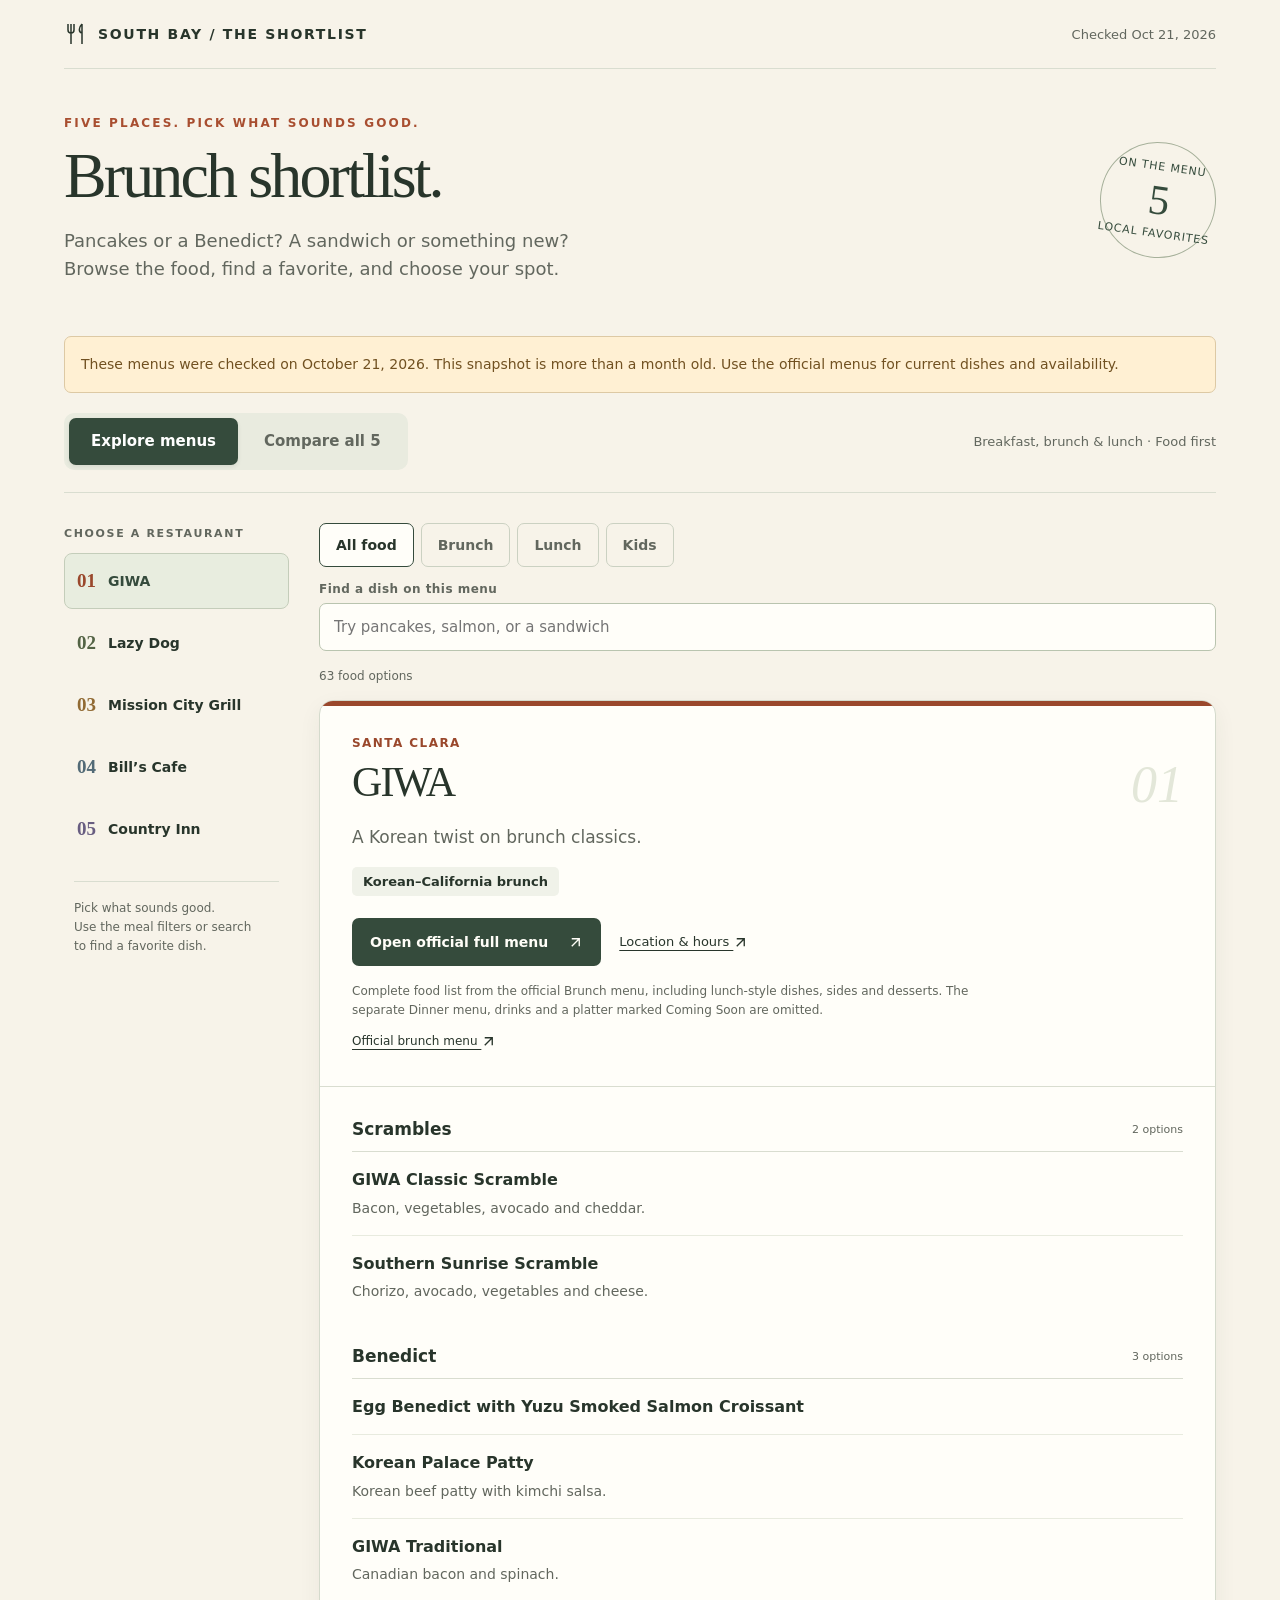
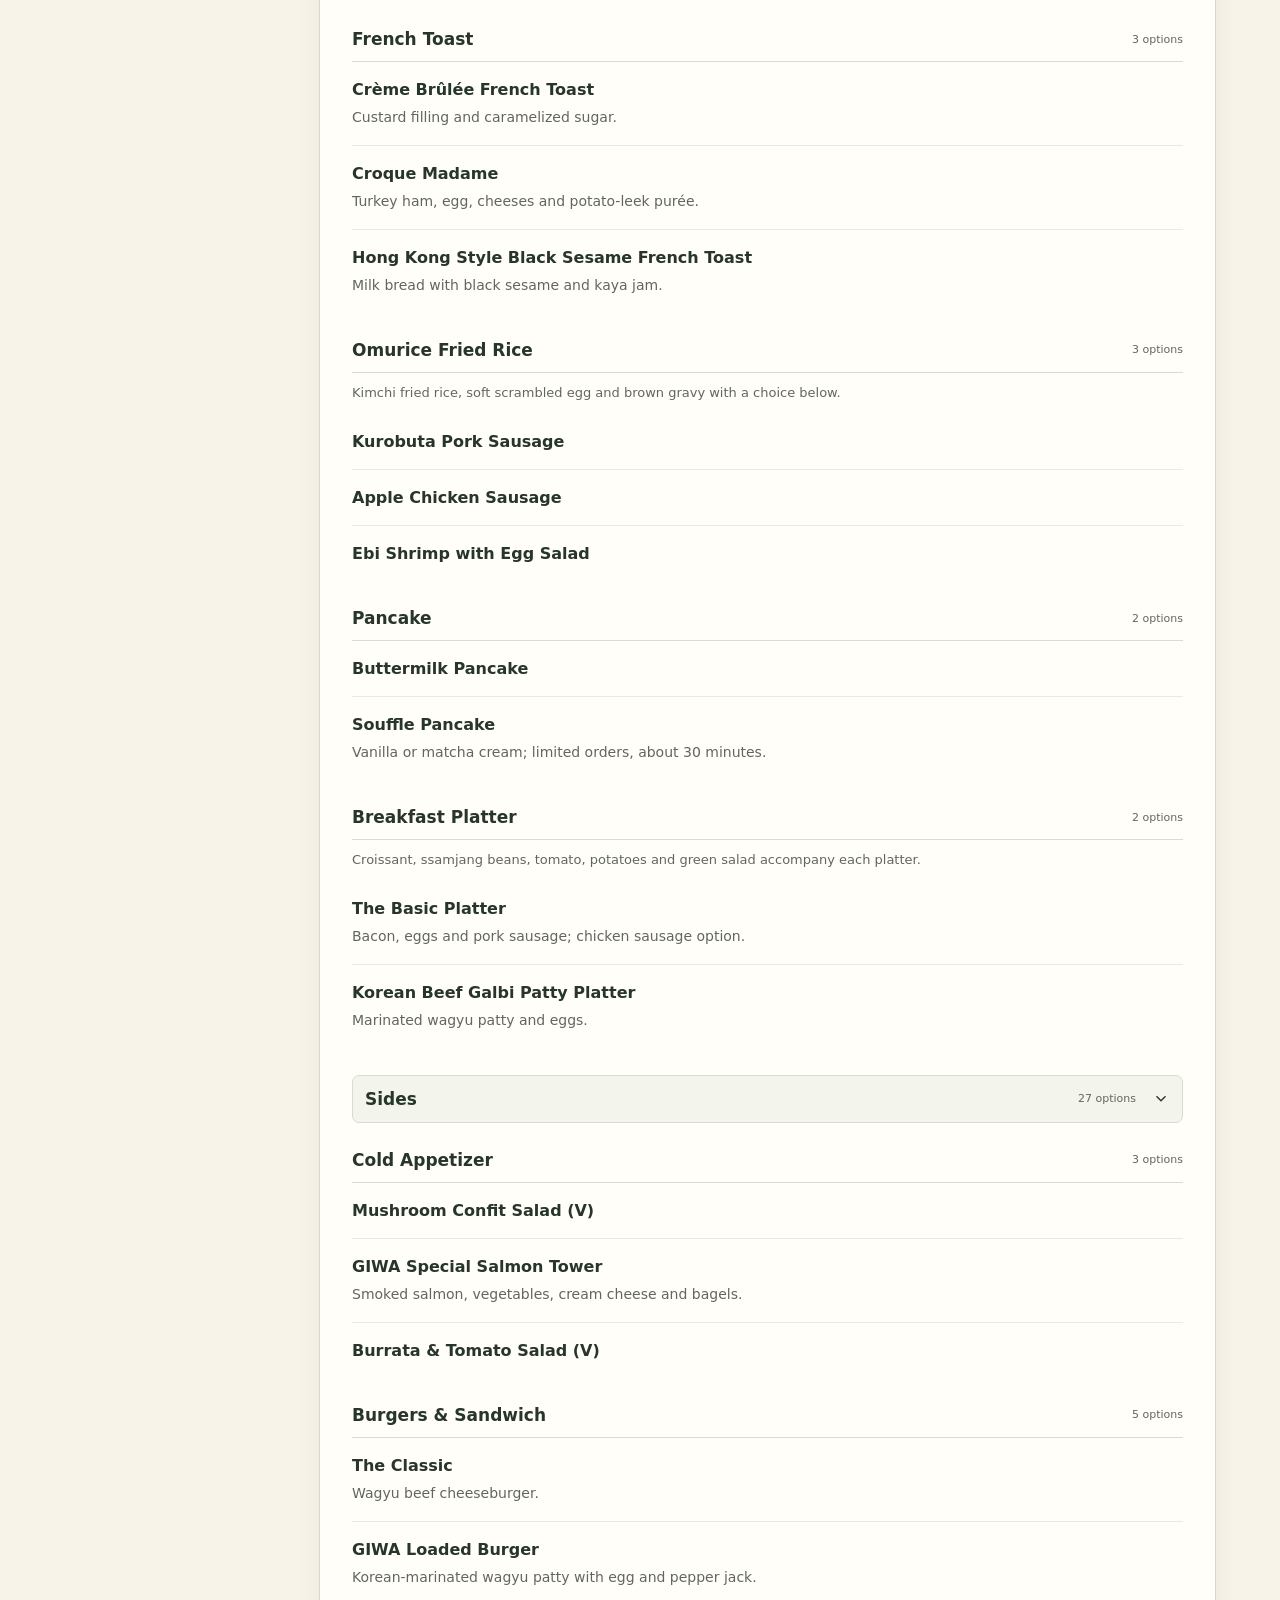
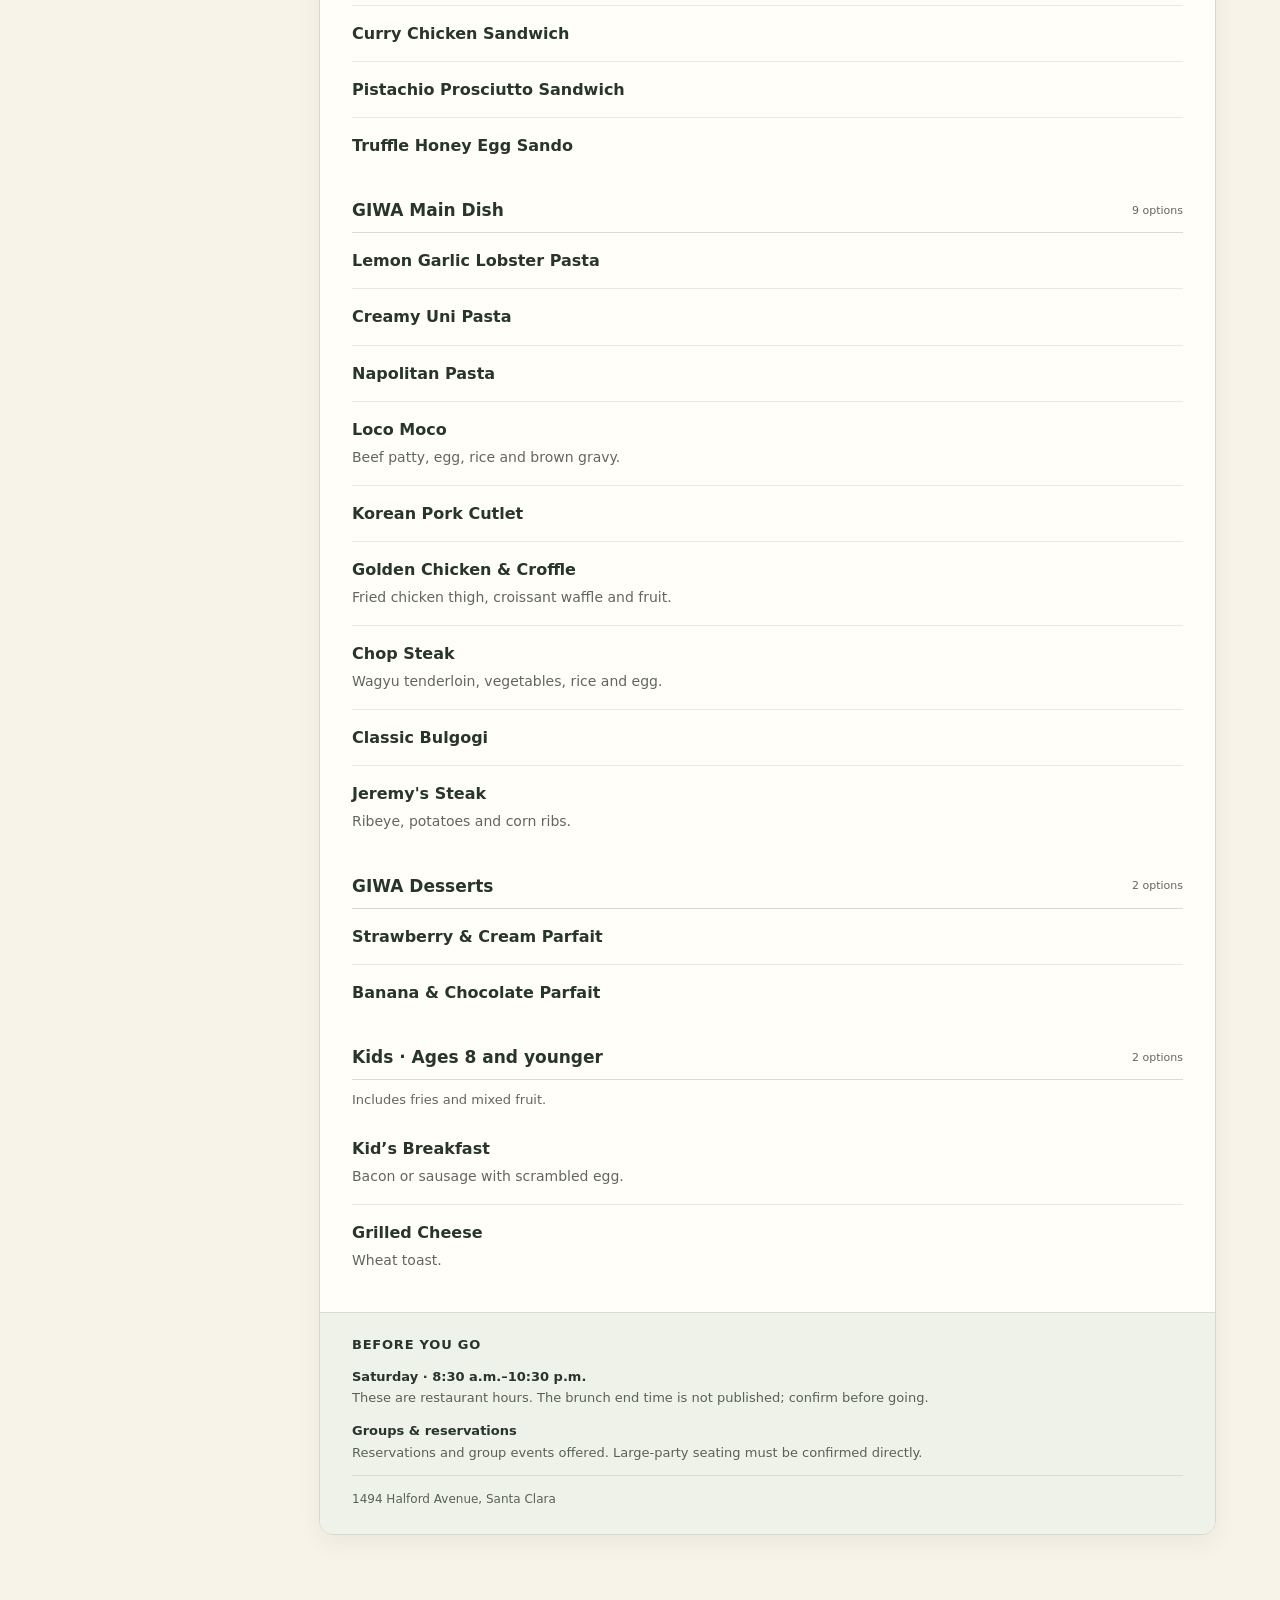
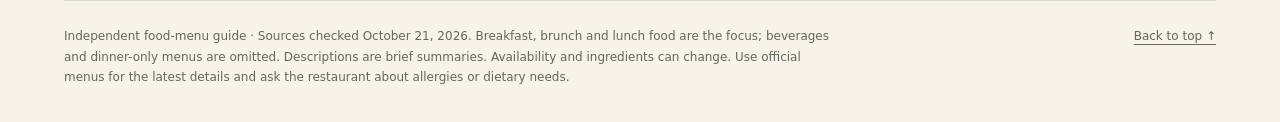
==== commit d75274ac: "Verify complete Cupertino menu and tuck away sides for easier browsing" ====
--- a/brunch/index.html
+++ b/brunch/index.html
@@ -7,7 +7,9 @@
 
 .search-box{margin:0 0 16px}.search-box label{display:block;font-size:12px;font-weight:700;letter-spacing:.04em;margin-bottom:7px;color:var(--muted)}.search-row{display:flex;gap:8px}.search-box input{min-width:0;width:100%;min-height:48px;padding:12px 14px;font:inherit;font-size:15px;border:1px solid #b9c4af;border-radius:7px;background:var(--white);color:var(--ink)}.clear-search{border:1px solid #b9c4af;background:var(--white);border-radius:7px;padding:8px 13px;font-size:14px;min-height:48px;color:var(--ink)}.result-count{font-size:12px;line-height:1.5;color:var(--muted);margin:0 0 15px}.compare-card dl div:first-child dd{font-family:inherit;font-size:14px;color:var(--ink)}.menu-item h4{font-weight:650}.menu-item p{font-size:14px;line-height:1.55}.category-heading h3{letter-spacing:0;font-size:17px}.menu-item{display:block}.menu-subtitle{font-size:13px;line-height:1.6;color:var(--muted);margin:10px 0}.menu-source-links{display:flex;gap:12px;flex-wrap:wrap;margin:12px 0 0}.menu-source-links a{font-size:12px;min-height:30px;line-height:1.6}.food-note{font-size:13px;color:var(--muted);line-height:1.6}.compare-card dd{font-size:15px}.no-matches{padding:28px 32px;font-size:16px;line-height:1.6;color:var(--muted)}.no-matches strong{color:var(--ink)}.compare-card dl{display:block}.compare-card dl div:nth-child(2){grid-row:auto}.food-tips{margin-top:22px;padding:17px;border:1px solid var(--line);border-radius:8px;color:var(--muted);font-size:13px;line-height:1.6}
 @media(max-width:620px){.menu-item p{font-size:15px}.category-heading h3{font-size:17px}.search-box input{font-size:16px}.compare-card dl div:first-child dd,.compare-card dd{font-size:16px}.no-matches{padding:24px 21px}.food-note{font-size:14px}.menu-subtitle{font-size:14px}.menu-source-links a{font-size:13px}}
-</style></head><body><a class="skip-link" href="#menus">Skip to menus</a><div class="shell"><header><div class="topline"><div class="brand"><svg viewBox="0 0 24 24" fill="none" stroke="currentColor" stroke-width="1.5" aria-hidden="true"><path d="M4 2v6a3 3 0 0 0 6 0V2M7 2v20M18 2c-3 3-4 8 0 9v11M18 2v9"/></svg>South Bay / The shortlist</div><span class="checked">Checked Oct 21, 2026</span></div><div class="hero"><div><p class="eyebrow">Five places. Pick what sounds good.</p><h1>Brunch shortlist.</h1><p class="hero-copy">Pancakes or a Benedict? A sandwich or something new?<br>Browse the food, find a favorite, and choose your spot.</p></div><div class="hero-badge" aria-hidden="true"><span>On the menu</span><b>5</b><span>Local favorites</span></div></div></header><div id="stale-note" hidden>These menus were checked on October 21, 2026. This snapshot is more than a month old. Use the official menus for current dishes and availability.</div><div class="view-controls"><div class="segmented" role="group" aria-label="Choose view"><button class="view-button" data-view="menus" aria-pressed="true">Explore menus</button><button class="view-button" data-view="compare" aria-pressed="false">Compare all 5</button></div><p class="reading-note">Breakfast, brunch & lunch · Food first</p></div><p id="selection-status" class="sr-only" aria-live="polite" aria-atomic="true"></p><noscript><p>All five menus appear below. Use the restaurant links to jump to a menu.</p></noscript><main><section id="menus" class="menu-layout" aria-label="Explore restaurant menus"><nav class="restaurant-nav" aria-label="Restaurant choices"><p class="nav-label" id="restaurant-picker-label">Choose a restaurant</p><select id="restaurant-picker" class="restaurant-picker" aria-labelledby="restaurant-picker-label"><option value="giwa">GIWA · Santa Clara</option><option value="lazy-dog">Lazy Dog · Cupertino</option><option value="mission-city">Holder’s Mission City Grill · Santa Clara</option><option value="bills">Bill’s Cafe · Stevens Creek · San Jose</option><option value="country-inn">Holder’s Country Inn · Cupertino</option></select><div class="restaurant-tabs"><a href="#giwa" class="restaurant-tab" data-select="giwa" style="--restaurant:#9a482c"><span class="tab-number">01</span>GIWA</a><a href="#lazy-dog" class="restaurant-tab" data-select="lazy-dog" style="--restaurant:#536345"><span class="tab-number">02</span>Lazy Dog</a><a href="#mission-city" class="restaurant-tab" data-select="mission-city" style="--restaurant:#916a33"><span class="tab-number">03</span>Mission City Grill</a><a href="#bills" class="restaurant-tab" data-select="bills" style="--restaurant:#526a76"><span class="tab-number">04</span>Bill’s Cafe</a><a href="#country-inn" class="restaurant-tab" data-select="country-inn" style="--restaurant:#685d81"><span class="tab-number">05</span>Country Inn</a></div><p class="nav-footer">Pick what sounds good.<br>Use the meal filters or search<br>to find a favorite dish.</p></nav><div class="panel-wrap"><div class="category-controls js-only" role="group" aria-label="Filter menu categories"><button class="filter" data-filter="all" aria-pressed="true">All food</button><button class="filter" data-filter="breakfast" aria-pressed="false">Brunch</button><button class="filter" data-filter="lunch" aria-pressed="false">Lunch</button><button class="filter" data-filter="kids" aria-pressed="false">Kids</button></div><div class="search-box js-only"><label for="food-search">Find a dish on this menu</label><div class="search-row"><input id="food-search" type="search" placeholder="Try pancakes, salmon, or a sandwich" autocomplete="off"><button class="clear-search" id="clear-search" hidden>Clear</button></div></div><p id="result-count" class="result-count js-only"></p><article class="restaurant-panel" id="giwa" style="--restaurant:#9a482c" aria-labelledby="title-giwa"><div class="panel-intro"><div class="location-label">Santa Clara</div><div class="panel-heading"><h2 id="title-giwa">GIWA</h2><span class="big-number" aria-hidden="true">01</span></div><p class="tagline">A Korean twist on brunch classics.</p><div class="quick-facts"><span>Korean–California brunch</span></div><div class="official-links"><a class="primary-link" href="https://giwadining.com/food-menu?menu_id=1171161" target="_blank" rel="noopener noreferrer">Open official full menu<svg class="arrow-icon" viewBox="0 0 20 20" fill="none" stroke="currentColor" stroke-width="1.8" aria-hidden="true"><path d="M5 15 15 5M5 5h10v10"/></svg><span class="sr-only"> (opens in a new tab)</span></a><a class="secondary-link" href="https://giwadining.com/" target="_blank" rel="noopener noreferrer">Location & hours <svg class="arrow-icon" viewBox="0 0 20 20" fill="none" stroke="currentColor" stroke-width="1.8" aria-hidden="true"><path d="M5 15 15 5M5 5h10v10"/></svg><span class="sr-only"> (opens in a new tab)</span></a></div><p class="source-note">Complete food list from the official Brunch menu, including lunch-style dishes, sides and desserts. The separate Dinner menu, drinks and a platter marked Coming Soon are omitted.</p><div class="menu-source-links"><a href="https://giwadining.com/food-menu?menu_id=1171161" target="_blank" rel="noopener noreferrer">Official brunch menu <svg class="arrow-icon" viewBox="0 0 20 20" fill="none" stroke="currentColor" stroke-width="1.8" aria-hidden="true"><path d="M5 15 15 5M5 5h10v10"/></svg><span class="sr-only"> (opens in a new tab)</span></a></div></div><p class="no-matches" hidden><strong>No matching dishes.</strong> Try a different word or choose “All food.”</p><div class="menu-body"><section class="category-section" data-meal="breakfast"><div class="category-heading"><h3>Scrambles</h3><span class="section-count">2 dishes</span></div><ul class="menu-items"><li class="menu-item"><h4>GIWA Classic Scramble</h4><p>Bacon, vegetables, avocado and cheddar.</p></li><li class="menu-item"><h4>Southern Sunrise Scramble</h4><p>Chorizo, avocado, vegetables and cheese.</p></li></ul></section><section class="category-section" data-meal="breakfast"><div class="category-heading"><h3>Benedict</h3><span class="section-count">3 dishes</span></div><ul class="menu-items"><li class="menu-item"><h4>Egg Benedict with Yuzu Smoked Salmon Croissant</h4></li><li class="menu-item"><h4>Korean Palace Patty</h4><p>Korean beef patty with kimchi salsa.</p></li><li class="menu-item"><h4>GIWA Traditional</h4><p>Canadian bacon and spinach.</p></li></ul></section><section class="category-section" data-meal="breakfast"><div class="category-heading"><h3>French Toast</h3><span class="section-count">3 dishes</span></div><ul class="menu-items"><li class="menu-item"><h4>Crème Brûlée French Toast</h4><p>Custard filling and caramelized sugar.</p></li><li class="menu-item"><h4>Croque Madame</h4><p>Turkey ham, egg, cheeses and potato-leek purée.</p></li><li class="menu-item"><h4>Hong Kong Style Black Sesame French Toast</h4><p>Milk bread with black sesame and kaya jam.</p></li></ul></section><section class="category-section" data-meal="breakfast"><div class="category-heading"><h3>Omurice Fried Rice</h3><span class="section-count">3 dishes</span></div><p class="menu-subtitle">Kimchi fried rice, soft scrambled egg and brown gravy with a choice below.</p><ul class="menu-items"><li class="menu-item"><h4>Kurobuta Pork Sausage</h4></li><li class="menu-item"><h4>Apple Chicken Sausage</h4></li><li class="menu-item"><h4>Ebi Shrimp with Egg Salad</h4></li></ul></section><section class="category-section" data-meal="breakfast"><div class="category-heading"><h3>Pancake</h3><span class="section-count">2 dishes</span></div><ul class="menu-items"><li class="menu-item"><h4>Buttermilk Pancake</h4></li><li class="menu-item"><h4>Souffle Pancake</h4><p>Vanilla or matcha cream; limited orders, about 30 minutes.</p></li></ul></section><section class="category-section" data-meal="breakfast"><div class="category-heading"><h3>Breakfast Platter</h3><span class="section-count">2 dishes</span></div><p class="menu-subtitle">Croissant, ssamjang beans, tomato, potatoes and green salad accompany each platter.</p><ul class="menu-items"><li class="menu-item"><h4>The Basic Platter</h4><p>Bacon, eggs and pork sausage; chicken sausage option.</p></li><li class="menu-item"><h4>Korean Beef Galbi Patty Platter</h4><p>Marinated wagyu patty and eggs.</p></li></ul></section><section class="category-section" data-meal="breakfast"><div class="category-heading"><h3>Sides</h3><span class="section-count">27 dishes</span></div><ul class="menu-items"><li class="menu-item"><h4>Toast</h4></li><li class="menu-item"><h4>Baguette</h4></li><li class="menu-item"><h4>Gluten - Free Toast</h4></li><li class="menu-item"><h4>Two Eggs</h4></li><li class="menu-item"><h4>Egg White Scramble</h4></li><li class="menu-item"><h4>Bacon</h4></li><li class="menu-item"><h4>Apple Chicken Sausage</h4></li><li class="menu-item"><h4>Yukon Potato</h4></li><li class="menu-item"><h4>Pico de Gallo</h4></li><li class="menu-item"><h4>Avocado</h4></li><li class="menu-item"><h4>Kimchi Salsa</h4></li><li class="menu-item"><h4>Chicken Breast</h4></li><li class="menu-item"><h4>House Cream Cheese</h4></li><li class="menu-item"><h4>Hash Brown</h4></li><li class="menu-item"><h4>Hollandaise</h4></li><li class="menu-item"><h4>French Fries</h4></li><li class="menu-item"><h4>Mixed Fruit</h4></li><li class="menu-item"><h4>Pancake(Butter Milk)</h4></li><li class="menu-item"><h4>Guacamole</h4></li><li class="menu-item"><h4>Beef Patty</h4></li><li class="menu-item"><h4>Impossible Patty</h4></li><li class="menu-item"><h4>Pure Vermont Maple Syrup</h4></li><li class="menu-item"><h4>Vegan Cheese</h4></li><li class="menu-item"><h4>1 flavor Compound Butter</h4></li><li class="menu-item"><h4>Kimchi</h4></li><li class="menu-item"><h4>Grilled Hokkaido Scallops</h4></li><li class="menu-item"><h4>Croffle</h4></li></ul></section><section class="category-section" data-meal="lunch"><div class="category-heading"><h3>Cold Appetizer</h3><span class="section-count">3 dishes</span></div><ul class="menu-items"><li class="menu-item"><h4>Mushroom Confit Salad (V)</h4></li><li class="menu-item"><h4>GIWA Special Salmon Tower</h4><p>Smoked salmon, vegetables, cream cheese and bagels.</p></li><li class="menu-item"><h4>Burrata &amp; Tomato Salad (V)</h4></li></ul></section><section class="category-section" data-meal="lunch"><div class="category-heading"><h3>Burgers &amp; Sandwich</h3><span class="section-count">5 dishes</span></div><ul class="menu-items"><li class="menu-item"><h4>The Classic</h4><p>Wagyu beef cheeseburger.</p></li><li class="menu-item"><h4>GIWA Loaded Burger</h4><p>Korean-marinated wagyu patty with egg and pepper jack.</p></li><li class="menu-item"><h4>Curry Chicken Sandwich</h4></li><li class="menu-item"><h4>Pistachio Prosciutto Sandwich</h4></li><li class="menu-item"><h4>Truffle Honey Egg Sando</h4></li></ul></section><section class="category-section" data-meal="lunch"><div class="category-heading"><h3>GIWA Main Dish</h3><span class="section-count">9 dishes</span></div><ul class="menu-items"><li class="menu-item"><h4>Lemon Garlic Lobster Pasta</h4></li><li class="menu-item"><h4>Creamy Uni Pasta</h4></li><li class="menu-item"><h4>Napolitan Pasta</h4></li><li class="menu-item"><h4>Loco Moco</h4><p>Beef patty, egg, rice and brown gravy.</p></li><li class="menu-item"><h4>Korean Pork Cutlet</h4></li><li class="menu-item"><h4>Golden Chicken &amp; Croffle</h4><p>Fried chicken thigh, croissant waffle and fruit.</p></li><li class="menu-item"><h4>Chop Steak</h4><p>Wagyu tenderloin, vegetables, rice and egg.</p></li><li class="menu-item"><h4>Classic Bulgogi</h4></li><li class="menu-item"><h4>Jeremy&#x27;s Steak</h4><p>Ribeye, potatoes and corn ribs.</p></li></ul></section><section class="category-section" data-meal="lunch"><div class="category-heading"><h3>GIWA Desserts</h3><span class="section-count">2 dishes</span></div><ul class="menu-items"><li class="menu-item"><h4>Strawberry &amp; Cream Parfait</h4></li><li class="menu-item"><h4>Banana &amp; Chocolate Parfait</h4></li></ul></section><section class="category-section" data-meal="kids"><div class="category-heading"><h3>Kids · Ages 8 and younger</h3><span class="section-count">2 dishes</span></div><p class="menu-subtitle">Includes fries and mixed fruit.</p><ul class="menu-items"><li class="menu-item"><h4>Kid’s Breakfast</h4><p>Bacon or sausage with scrambled egg.</p></li><li class="menu-item"><h4>Grilled Cheese</h4><p>Wheat toast.</p></li></ul></section></div><aside class="visit-notes"><h3>Before you go</h3><p><strong>Saturday · 8:30 a.m.–10:30 p.m.</strong><br>These are restaurant hours. The brunch end time is not published; confirm before going.</p><p><strong>Groups & reservations</strong><br>Reservations and group events offered. Large-party seating must be confirmed directly.</p><p class="address">1494 Halford Avenue, Santa Clara</p></aside></article><article class="restaurant-panel" id="lazy-dog" style="--restaurant:#536345" aria-labelledby="title-lazy-dog"><div class="panel-intro"><div class="location-label">Cupertino</div><div class="panel-heading"><h2 id="title-lazy-dog">Lazy Dog</h2><span class="big-number" aria-hidden="true">02</span></div><p class="tagline">Weekend brunch, plus a broad comfort-food menu.</p><div class="quick-facts"><span>American brunch &amp; comfort food</span></div><div class="official-links"><a class="primary-link" href="https://orders.lazydogrestaurants.com/order/cupertino" target="_blank" rel="noopener noreferrer">Open Cupertino’s official menu<svg class="arrow-icon" viewBox="0 0 20 20" fill="none" stroke="currentColor" stroke-width="1.8" aria-hidden="true"><path d="M5 15 15 5M5 5h10v10"/></svg><span class="sr-only"> (opens in a new tab)</span></a><a class="secondary-link" href="https://lazydogrestaurants.com/pages/cupertino-ca" target="_blank" rel="noopener noreferrer">Location & hours <svg class="arrow-icon" viewBox="0 0 20 20" fill="none" stroke="currentColor" stroke-width="1.8" aria-hidden="true"><path d="M5 15 15 5M5 5h10v10"/></svg><span class="sr-only"> (opens in a new tab)</span></a></div><p class="source-note">Complete food lists from the official general menus: brunch, lunch specials, all-day food, kids, sides and desserts. Individual dish availability at Cupertino is not confirmed. Drinks, happy-hour-only dishes, family takeout formats and frozen take-home meals are omitted. Gluten-sensitive dishes are not guaranteed gluten-free; cross-contact is possible.</p><div class="menu-source-links"><a href="https://lazydogrestaurants.com/pages/cupertino-ca" target="_blank" rel="noopener noreferrer">Cupertino location and brunch hours <svg class="arrow-icon" viewBox="0 0 20 20" fill="none" stroke="currentColor" stroke-width="1.8" aria-hidden="true"><path d="M5 15 15 5M5 5h10v10"/></svg><span class="sr-only"> (opens in a new tab)</span></a><a href="https://orders.lazydogrestaurants.com/menu" target="_blank" rel="noopener noreferrer">Official menu index <svg class="arrow-icon" viewBox="0 0 20 20" fill="none" stroke="currentColor" stroke-width="1.8" aria-hidden="true"><path d="M5 15 15 5M5 5h10v10"/></svg><span class="sr-only"> (opens in a new tab)</span></a><a href="https://orders.lazydogrestaurants.com/menu/category/41045/brunch" target="_blank" rel="noopener noreferrer">Brunch <svg class="arrow-icon" viewBox="0 0 20 20" fill="none" stroke="currentColor" stroke-width="1.8" aria-hidden="true"><path d="M5 15 15 5M5 5h10v10"/></svg><span class="sr-only"> (opens in a new tab)</span></a><a href="https://orders.lazydogrestaurants.com/menu/category/40693/bites-small-plates" target="_blank" rel="noopener noreferrer">Bites and small plates <svg class="arrow-icon" viewBox="0 0 20 20" fill="none" stroke="currentColor" stroke-width="1.8" aria-hidden="true"><path d="M5 15 15 5M5 5h10v10"/></svg><span class="sr-only"> (opens in a new tab)</span></a><a href="https://orders.lazydogrestaurants.com/menu/category/105322/larger-shareables" target="_blank" rel="noopener noreferrer">Larger shareables <svg class="arrow-icon" viewBox="0 0 20 20" fill="none" stroke="currentColor" stroke-width="1.8" aria-hidden="true"><path d="M5 15 15 5M5 5h10v10"/></svg><span class="sr-only"> (opens in a new tab)</span></a><a href="https://orders.lazydogrestaurants.com/menu/category/40694/salads-soups" target="_blank" rel="noopener noreferrer">Salads and soups <svg class="arrow-icon" viewBox="0 0 20 20" fill="none" stroke="currentColor" stroke-width="1.8" aria-hidden="true"><path d="M5 15 15 5M5 5h10v10"/></svg><span class="sr-only"> (opens in a new tab)</span></a><a href="https://orders.lazydogrestaurants.com/menu/category/40696/burgers" target="_blank" rel="noopener noreferrer">Burgers <svg class="arrow-icon" viewBox="0 0 20 20" fill="none" stroke="currentColor" stroke-width="1.8" aria-hidden="true"><path d="M5 15 15 5M5 5h10v10"/></svg><span class="sr-only"> (opens in a new tab)</span></a><a href="https://orders.lazydogrestaurants.com/menu/category/105318/sandwiches" target="_blank" rel="noopener noreferrer">Sandwiches <svg class="arrow-icon" viewBox="0 0 20 20" fill="none" stroke="currentColor" stroke-width="1.8" aria-hidden="true"><path d="M5 15 15 5M5 5h10v10"/></svg><span class="sr-only"> (opens in a new tab)</span></a><a href="https://orders.lazydogrestaurants.com/menu/category/70152/bowls" target="_blank" rel="noopener noreferrer">Bowls <svg class="arrow-icon" viewBox="0 0 20 20" fill="none" stroke="currentColor" stroke-width="1.8" aria-hidden="true"><path d="M5 15 15 5M5 5h10v10"/></svg><span class="sr-only"> (opens in a new tab)</span></a><a href="https://orders.lazydogrestaurants.com/menu/category/40697/entrees" target="_blank" rel="noopener noreferrer">Entrees <svg class="arrow-icon" viewBox="0 0 20 20" fill="none" stroke="currentColor" stroke-width="1.8" aria-hidden="true"><path d="M5 15 15 5M5 5h10v10"/></svg><span class="sr-only"> (opens in a new tab)</span></a><a href="https://orders.lazydogrestaurants.com/menu/category/40698/lunch-specials" target="_blank" rel="noopener noreferrer">Lunch specials <svg class="arrow-icon" viewBox="0 0 20 20" fill="none" stroke="currentColor" stroke-width="1.8" aria-hidden="true"><path d="M5 15 15 5M5 5h10v10"/></svg><span class="sr-only"> (opens in a new tab)</span></a><a href="https://orders.lazydogrestaurants.com/menu/category/116883/mindful-meals" target="_blank" rel="noopener noreferrer">Mindful meals <svg class="arrow-icon" viewBox="0 0 20 20" fill="none" stroke="currentColor" stroke-width="1.8" aria-hidden="true"><path d="M5 15 15 5M5 5h10v10"/></svg><span class="sr-only"> (opens in a new tab)</span></a><a href="https://orders.lazydogrestaurants.com/menu/category/121796/seasonal-favorites" target="_blank" rel="noopener noreferrer">Seasonal favorites <svg class="arrow-icon" viewBox="0 0 20 20" fill="none" stroke="currentColor" stroke-width="1.8" aria-hidden="true"><path d="M5 15 15 5M5 5h10v10"/></svg><span class="sr-only"> (opens in a new tab)</span></a><a href="https://orders.lazydogrestaurants.com/menu/category/111154/15-fireside-favorites" target="_blank" rel="noopener noreferrer">Fireside favorites <svg class="arrow-icon" viewBox="0 0 20 20" fill="none" stroke="currentColor" stroke-width="1.8" aria-hidden="true"><path d="M5 15 15 5M5 5h10v10"/></svg><span class="sr-only"> (opens in a new tab)</span></a><a href="https://orders.lazydogrestaurants.com/menu/category/40700/kids-menu" target="_blank" rel="noopener noreferrer">Children’s menu <svg class="arrow-icon" viewBox="0 0 20 20" fill="none" stroke="currentColor" stroke-width="1.8" aria-hidden="true"><path d="M5 15 15 5M5 5h10v10"/></svg><span class="sr-only"> (opens in a new tab)</span></a><a href="https://orders.lazydogrestaurants.com/menu/category/47046/sides" target="_blank" rel="noopener noreferrer">Sides <svg class="arrow-icon" viewBox="0 0 20 20" fill="none" stroke="currentColor" stroke-width="1.8" aria-hidden="true"><path d="M5 15 15 5M5 5h10v10"/></svg><span class="sr-only"> (opens in a new tab)</span></a><a href="https://orders.lazydogrestaurants.com/menu/category/40699/sweet-tooth" target="_blank" rel="noopener noreferrer">Desserts <svg class="arrow-icon" viewBox="0 0 20 20" fill="none" stroke="currentColor" stroke-width="1.8" aria-hidden="true"><path d="M5 15 15 5M5 5h10v10"/></svg><span class="sr-only"> (opens in a new tab)</span></a><a href="https://orders.lazydogrestaurants.com/menu/category/43254/gluten-sensitive" target="_blank" rel="noopener noreferrer">Gluten-sensitive menu <svg class="arrow-icon" viewBox="0 0 20 20" fill="none" stroke="currentColor" stroke-width="1.8" aria-hidden="true"><path d="M5 15 15 5M5 5h10v10"/></svg><span class="sr-only"> (opens in a new tab)</span></a></div></div><p class="no-matches" hidden><strong>No matching dishes.</strong> Try a different word or choose “All food.”</p><div class="menu-body"><section class="category-section" data-meal="breakfast"><div class="category-heading"><h3>Weekend brunch · 10am–2pm</h3><span class="section-count">12 dishes</span></div><ul class="menu-items"><li class="menu-item"><h4>Breakfast Club</h4><p>Biscuit sandwich with egg, bacon, avocado and cheddar.</p></li><li class="menu-item"><h4>Breakfast Burrito</h4><p>Eggs, bacon, beans, fries, cheese and ranchero sauce.</p></li><li class="menu-item"><h4>Veggie Omelet</h4><p>Vegetables, mozzarella and feta; toast and a side.</p></li><li class="menu-item"><h4>Loco Moco Fried Rice</h4><p>Ham, beef, vegetables and egg; teriyaki gravy.</p></li><li class="menu-item"><h4>Chilaquiles</h4><p>Eggs, tortilla chips, beans, cheese and ranchero sauce.</p></li><li class="menu-item"><h4>Mountain Berry Pancakes</h4><p>Buttermilk pancakes with berry compote.</p></li><li class="menu-item"><h4>Cheesy Eggs + Avocado Toast</h4><p>Scrambled eggs, cheeses and avocado on French bread.</p></li><li class="menu-item"><h4>Country Quiche</h4><p>Ham, peppers, onions and cheese.</p></li><li class="menu-item"><h4>Four Cheese Quiche</h4><p>Jack, cheddar, parmesan and romano.</p></li><li class="menu-item"><h4>Country Chickens &amp; Biscuit</h4><p>Fried chicken, eggs, biscuit, gravy and hot honey.</p></li><li class="menu-item"><h4>Breakfast Burger</h4><p>Beef, bacon, egg, hash tots and cheddar.</p></li><li class="menu-item"><h4>Lumberjack Pancake Tacos</h4><p>Pancakes enclosing bacon, eggs, cheese and hash tots.</p></li></ul></section><section class="category-section" data-meal="breakfast"><div class="category-heading"><h3>Brunch extras</h3><span class="section-count">5 dishes</span></div><ul class="menu-items"><li class="menu-item"><h4>Bacon Candy</h4><p>Sweet-spiced baked bacon.</p></li><li class="menu-item"><h4>Donut Holes</h4><p>Cinnamon-sugar coating; Nutella dip.</p></li><li class="menu-item"><h4>Biscuit + Gravy</h4><p>Sausage gravy over a buttermilk biscuit.</p></li><li class="menu-item"><h4>Seasoned Hash Tots</h4></li><li class="menu-item"><h4>Seasonal Fruit</h4></li></ul></section><section class="category-section" data-meal="lunch"><div class="category-heading"><h3>Bites + small plates</h3><span class="section-count">15 dishes</span></div><ul class="menu-items"><li class="menu-item"><h4>Brussels Sprouts</h4><p>With capers, Romano and lemon-garlic butter.</p></li><li class="menu-item"><h4>Hot Honey Black + Blue Flatbread</h4><p>Chicken, bacon, blue cheese and onions.</p></li><li class="menu-item"><h4>Roasted Red Pepper Hummus</h4><p>Vegetables and pita for dipping.</p></li><li class="menu-item"><h4>Tikka Masala Meatballs</h4><p>Beef meatballs with tomato curry.</p></li><li class="menu-item"><h4>Korean Fried Chicken Bao Buns</h4><p>Pepper glaze, kimchi aioli and cucumber.</p></li><li class="menu-item"><h4>Chili Garlic Cucumbers</h4><p>Chilled, spicy cucumbers with sesame.</p></li><li class="menu-item"><h4>Cheese + Garlic House Bread</h4></li><li class="menu-item"><h4>Hot Honey Feta Dip</h4><p>With grilled herb bread.</p></li><li class="menu-item"><h4>Bacon Candy</h4><p>Sweet-spiced baked bacon.</p></li><li class="menu-item"><h4>Togarashi Edamame Beans</h4><p>Edamame with citrus-chili seasoning.</p></li><li class="menu-item"><h4>Lemon Pepper Tots</h4><p>With buttermilk ranch.</p></li><li class="menu-item"><h4>Crispy Deviled Eggs</h4><p>Fried eggs with bacon and paprika.</p></li><li class="menu-item"><h4>Cheddar Cheese Curds</h4><p>With marinara and hot ranch.</p></li><li class="menu-item"><h4>Cajun Fries</h4><p>Chile-lime seasoning; chipotle ranch.</p></li><li class="menu-item"><h4>Buffalo Chicken Nuggets</h4><p>Spicy breaded chicken with celery and ranch.</p></li></ul></section><section class="category-section" data-meal="lunch"><div class="category-heading"><h3>Larger shareables</h3><span class="section-count">5 dishes</span></div><ul class="menu-items"><li class="menu-item"><h4>Chicken Lettuce Wraps</h4><p>Chicken, water chestnuts, peanuts and carrots with sesame-soy sauce.</p></li><li class="menu-item"><h4>Spicy Tuna Crispy Rice</h4><p>Tuna, guacamole, jalapeño and spicy garlic on crisp rice.</p></li><li class="menu-item"><h4>Crispy Wings</h4><p>With vegetables, blue cheese, barbecue and hot sauces.</p></li><li class="menu-item"><h4>Firecracker Shrimp</h4><p>Ginger-garlic shrimp in spicy sauce on crisp rice paper.</p></li><li class="menu-item"><h4>Inside Out Quesadilla</h4><p>Cheese-crusted quesadilla with guacamole, salsa and sour cream.</p></li></ul></section><section class="category-section" data-meal="lunch"><div class="category-heading"><h3>Salads + soups</h3><span class="section-count">9 dishes</span></div><ul class="menu-items"><li class="menu-item"><h4>Chicken Shawarma Salad</h4><p>Chicken, hummus, feta, vegetables, chickpeas and tahini dressing.</p></li><li class="menu-item"><h4>Tex-Mex Salad</h4><p>Chicken, beans, avocado, corn, cheeses and chipotle ranch.</p></li><li class="menu-item"><h4>Southern Fried Chicken Salad</h4><p>Chicken, walnuts, cornbread croutons, egg and honey mustard.</p></li><li class="menu-item"><h4>Seared Ahi Tuna Salad</h4><p>Rare tuna, greens, avocado and peanut-ponzu dressing.</p></li><li class="menu-item"><h4>Chicken Tortilla Soup</h4><p>Cheddar and tortilla strips.</p></li><li class="menu-item"><h4>Cobb Salad</h4><p>Chicken, bacon, avocado, egg and blue cheese.</p></li><li class="menu-item"><h4>Grilled Chicken Caesar Salad</h4><p>Chicken, romaine, croutons and parmesan.</p></li><li class="menu-item"><h4>Tomato Soup</h4><p>Roasted red peppers and garlic croutons.</p></li><li class="menu-item"><h4>Thai Chicken Salad</h4><p>Chicken, cabbage, herbs, peanuts and spicy peanut dressing.</p></li></ul></section><section class="category-section" data-meal="lunch"><div class="category-heading"><h3>Bowls</h3><span class="section-count">10 dishes</span></div><ul class="menu-items"><li class="menu-item"><h4>Korean Ribeye Bibimbap</h4><p>Marinated ribeye, rice, vegetables and fried egg.</p></li><li class="menu-item"><h4>Mediterranean Chicken</h4><p>Lemon chicken, rice, feta salad, hummus and tzatziki.</p></li><li class="menu-item"><h4>Thai Noodles</h4><p>Shrimp, chicken, tofu, egg and peanuts in pad-thai sauce.</p></li><li class="menu-item"><h4>Loco Moco Fried Rice</h4><p>Ham, beef, vegetables, fried egg and teriyaki gravy.</p></li><li class="menu-item"><h4>Blackened Chicken Burrito Bowl</h4><p>Rice, beans, avocado, chiles, cheese and crema.</p></li><li class="menu-item"><h4>Chili Crunch Ahi Tuna</h4><p>Rare tuna, seasoned rice, edamame, avocado and cucumbers.</p></li><li class="menu-item"><h4>Sweet + Spicy Sambal Bowl</h4><p>Sweet-chili sauce with broccoli, carrots and baby corn.</p></li><li class="menu-item"><h4>Honey Teriyaki Bowl</h4><p>Ginger, mushrooms, sprouts and mixed vegetables.</p></li><li class="menu-item"><h4>Garlic Kung Pao Bowl</h4><p>Zucchini, peppers, water chestnuts and peanuts.</p></li><li class="menu-item"><h4>Protein Crunch Bowl</h4><p>Chickpeas, egg, avocado, almonds, feta and greens.</p></li></ul></section><section class="category-section" data-meal="lunch"><div class="category-heading"><h3>Entrees</h3><span class="section-count">14 dishes</span></div><ul class="menu-items"><li class="menu-item"><h4>Panko-Crusted Crab Cakes</h4><p>Remoulade and grapefruit-arugula salad.</p></li><li class="menu-item"><h4>Fettuccine Alfredo</h4><p>Parmesan-wine cream sauce; garlic bread.</p></li><li class="menu-item"><h4>New York Steak</h4><p>Vegetables, potato gratin and peppercorn sauce.</p></li><li class="menu-item"><h4>Chuckwagon Flat Iron Steak</h4><p>Coffee-cocoa seasoning, spinach and mashed potatoes.</p></li><li class="menu-item"><h4>Blackened Shrimp Tacos</h4><p>Rice, beans, salsa and tartar sauce.</p></li><li class="menu-item"><h4>Sweet + Spicy Sticky Ribs</h4><p>Korean-style sauce, peanut slaw and fries.</p></li><li class="menu-item"><h4>Campfire Pot Roast</h4><p>Mashed potatoes, spinach and wine sauce.</p></li><li class="menu-item"><h4>BBQ Bison Meatloaf</h4><p>Bison–wagyu blend, bacon, potatoes and spinach.</p></li><li class="menu-item"><h4>Chicken Pot Pie</h4><p>Roast chicken and vegetables.</p></li><li class="menu-item"><h4>Ginger Soy Salmon</h4><p>Rice, vegetables and sweet-soy glaze.</p></li><li class="menu-item"><h4>Lemon Chicken Dinner</h4><p>Cauliflower mash, green beans and citrus sauce.</p></li><li class="menu-item"><h4>Fried Chicken Dinner</h4><p>Mashed potatoes, gravy, spinach and hot honey.</p></li><li class="menu-item"><h4>Beer Battered Fish + Chips</h4><p>Tartar sauce, fries and apple-cider slaw.</p></li><li class="menu-item"><h4>Wild-Caught Sea Bass</h4><p>Cauliflower mash, vegetables and lemon-caper cream.</p></li></ul></section><section class="category-section" data-meal="lunch"><div class="category-heading"><h3>Additional seasonal dishes</h3><span class="section-count">3 dishes</span></div><ul class="menu-items"><li class="menu-item"><h4>Lomo Saltado</h4><p>Pork, peppers, onion, tomato and fries over rice with pepper sauces.</p></li><li class="menu-item"><h4>Spicy Sausage + Burrata Rigatoni</h4><p>Chili cream, mushrooms, burrata and garlic bread.</p></li><li class="menu-item"><h4>Wagyu Beef + Bison Chili</h4><p>Cheeses, sour cream, tomato, scallions and cornbread fries.</p></li></ul></section><section class="category-section" data-meal="lunch"><div class="category-heading"><h3>Lunch specials · daily until 4pm</h3><span class="section-count">9 dishes</span></div><ul class="menu-items"><li class="menu-item"><h4>Blackened Shrimp Tacos</h4><p>With rice and beans.</p></li><li class="menu-item"><h4>Candied Bacon Grilled Cheese + Tomato Soup</h4><p>Bacon-cheddar sourdough with soup.</p></li><li class="menu-item"><h4>1/2 Sandwich + Salad</h4><p>Grilled cheese, chicken club, shawarma, egg salad or walnut chicken salad; fries and salad.</p></li><li class="menu-item"><h4>1/2 Sandwich + Soup</h4><p>Grilled cheese, chicken club, shawarma, egg salad or walnut chicken salad; fries and soup.</p></li><li class="menu-item"><h4>Soup + Salad</h4><p>Soup with Caesar, wedge or baby-greens salad.</p></li><li class="menu-item"><h4>Battered Fish + Chips (Lunch Portion)</h4><p>Tartar sauce, apple-cider slaw and fries.</p></li><li class="menu-item"><h4>Sweet + Spicy Sambal Bowl (Lunch Portion)</h4><p>Chicken, broccoli, spicy carrots and baby corn.</p></li><li class="menu-item"><h4>Honey Teriyaki Bowl (Lunch Portion)</h4><p>Chicken, ginger and mixed vegetables.</p></li><li class="menu-item"><h4>Garlic Kung Pao Bowl (Lunch Portion)</h4><p>Chicken, vegetables, water chestnuts and peanuts.</p></li></ul></section><section class="category-section" data-meal="lunch"><div class="category-heading"><h3>Desserts</h3><span class="section-count">5 dishes</span></div><ul class="menu-items"><li class="menu-item"><h4>Pumpkin Caramel Cheesecake</h4><p>Pumpkin seeds, caramel, cream and cinnamon.</p></li><li class="menu-item"><h4>Butter Cake</h4><p>Strawberry compote and vanilla ice cream.</p></li><li class="menu-item"><h4>S’more Brownie Sundae</h4><p>Brownie, graham crust, marshmallow, chocolate and ice cream.</p></li><li class="menu-item"><h4>Apple-Huckleberry Open Face Pie</h4><p>Warm fruit pie with caramel and ice cream.</p></li><li class="menu-item"><h4>Banana Pudding</h4><p>Banana, vanilla wafers and whipped cream.</p></li></ul></section><section class="category-section" data-meal="lunch"><div class="category-heading"><h3>Gluten-sensitive modifications · cross-contact possible</h3><span class="section-count">9 dishes</span></div><ul class="menu-items"><li class="menu-item"><h4>GS Chicken Tortilla Soup</h4></li><li class="menu-item"><h4>GS Tex Mex Salad</h4></li><li class="menu-item"><h4>GS Cobb Salad</h4></li><li class="menu-item"><h4>GS Hamburger</h4><p>Lettuce-wrapped; one side.</p></li><li class="menu-item"><h4>GS Cheeseburger</h4><p>Lettuce-wrapped; one side.</p></li><li class="menu-item"><h4>GS Sweet + Spicy Sambal Wok</h4></li><li class="menu-item"><h4>GS Grilled Chicken Breast</h4><p>Choice of two sides.</p></li><li class="menu-item"><h4>GS Grilled Salmon</h4><p>Choice of two sides.</p></li><li class="menu-item"><h4>GS Flat Iron Steak</h4><p>Choice of two sides.</p></li></ul></section><section class="category-section" data-meal="lunch"><div class="category-heading"><h3>Burgers · include a side</h3><span class="section-count">6 dishes</span></div><ul class="menu-items"><li class="menu-item"><h4>BBQ Ranch Bacon Burger</h4><p>Beef, bacon, cheddar and chipotle ranch.</p></li><li class="menu-item"><h4>Black + Blue Burger</h4><p>Beef, bacon and blue cheese.</p></li><li class="menu-item"><h4>All-American Burger</h4><p>Beef patties, American cheese and house sauce.</p></li><li class="menu-item"><h4>PB &amp; J Burger</h4><p>Beef, candied bacon, havarti, peanut butter and grape jelly.</p></li><li class="menu-item"><h4>Bison Burger</h4><p>Bison–wagyu blend, havarti and onion-bacon jam.</p></li><li class="menu-item"><h4>Half-Pound Cheeseburger</h4><p>Beef with a choice of cheese.</p></li></ul></section><section class="category-section" data-meal="lunch"><div class="category-heading"><h3>Sandwiches · include a side</h3><span class="section-count">9 dishes</span></div><ul class="menu-items"><li class="menu-item"><h4>Carolina Reaper Fried Chicken Sandwich</h4><p>Extra-spicy chicken, onion straws and slaw; sauced fries.</p></li><li class="menu-item"><h4>Chicken Shawarma Salad Wrap</h4><p>Chicken, hummus, feta, vegetables and tahini in lavash.</p></li><li class="menu-item"><h4>Deviled Egg Salad Sandwich</h4><p>Egg salad, candied bacon and greens on wheat bread.</p></li><li class="menu-item"><h4>Cuban Sandwich</h4><p>Ham, pork, Swiss, pickles and mustard on sourdough.</p></li><li class="menu-item"><h4>Fried Chicken Sandwich</h4><p>Buttermilk chicken, havarti, slaw and honey mustard.</p></li><li class="menu-item"><h4>Pot Roast Beef Dip</h4><p>Pot roast, mozzarella, onions and horseradish; dipping jus.</p></li><li class="menu-item"><h4>Roasted Chicken Club</h4><p>Chicken, bacon and avocado on sourdough.</p></li><li class="menu-item"><h4>Grilled 5 Cheese Sandwich</h4><p>Cheddar, Swiss, mozzarella, jack and parmesan sourdough.</p></li><li class="menu-item"><h4>Walnut Chicken Salad Sandwich</h4><p>Curry mayonnaise, raisins and vegetables on wheat bread.</p></li></ul></section><section class="category-section" data-meal="lunch"><div class="category-heading"><h3>Fireside meals · include a small brownie sundae or banana pudding</h3><span class="section-count">6 dishes</span></div><ul class="menu-items"><li class="menu-item"><h4>Honey Miso Chicken</h4><p>Chicken, vegetables, sesame-miso sauce, cucumber salad and rice.</p></li><li class="menu-item"><h4>All-American Burger</h4></li><li class="menu-item"><h4>Fettuccine Alfredo</h4></li><li class="menu-item"><h4>Mediterranean Chicken</h4></li><li class="menu-item"><h4>Fried Chicken Dinner</h4><p>One chicken breast in this meal option.</p></li><li class="menu-item"><h4>Blackened Shrimp Tacos</h4></li></ul></section><section class="category-section" data-meal="lunch"><div class="category-heading"><h3>Sides</h3><span class="section-count">12 dishes</span></div><ul class="menu-items"><li class="menu-item"><h4>Onion Rings</h4></li><li class="menu-item"><h4>Seasonal Fruit</h4></li><li class="menu-item"><h4>French Fries</h4></li><li class="menu-item"><h4>Apple Cider Slaw</h4></li><li class="menu-item"><h4>Mashed Potatoes</h4></li><li class="menu-item"><h4>White Rice</h4></li><li class="menu-item"><h4>Sautéed Spinach</h4></li><li class="menu-item"><h4>Brown Rice</h4></li><li class="menu-item"><h4>Chopped Wedge Salad</h4></li><li class="menu-item"><h4>Caesar Salad</h4></li><li class="menu-item"><h4>Green Salad</h4></li><li class="menu-item"><h4>Cup of Tortilla Soup</h4></li></ul></section><section class="category-section" data-meal="kids"><div class="category-heading"><h3>Children’s brunch</h3><span class="section-count">2 dishes</span></div><ul class="menu-items"><li class="menu-item"><h4>Kids Chocolate Chip Pancakes</h4><p>With syrup and whipped cream.</p></li><li class="menu-item"><h4>Kids Top Dog Breakfast</h4><p>Scrambled eggs, bacon and tater tots.</p></li></ul></section><section class="category-section" data-meal="kids"><div class="category-heading"><h3>Children’s lunch · under 12</h3><span class="section-count">6 dishes</span></div><ul class="menu-items"><li class="menu-item"><h4>Kraft Macaroni &amp; Cheese</h4></li><li class="menu-item"><h4>Cheesy Pizza Sticks</h4></li><li class="menu-item"><h4>Cheeseburger</h4></li><li class="menu-item"><h4>Noodles</h4><p>Plain, buttered or with marinara.</p></li><li class="menu-item"><h4>Hamburger</h4></li><li class="menu-item"><h4>Hand-Breaded Chicken Nuggets</h4></li></ul></section></div><aside class="visit-notes"><h3>Before you go</h3><p><strong>Saturday · 10 a.m.–midnight</strong><br>Weekend brunch is served 10 a.m.–2 p.m. The restaurant stays open afterward.</p><p><strong>Groups & reservations</strong><br>Reservations and large parties welcomed, subject to availability. Contact the Cupertino location for a large group.</p><p class="address">19359 Stevens Creek Boulevard, Cupertino</p></aside></article><article class="restaurant-panel" id="mission-city" style="--restaurant:#916a33" aria-labelledby="title-mission-city"><div class="panel-intro"><div class="location-label">Santa Clara</div><div class="panel-heading"><h2 id="title-mission-city">Holder’s Mission City Grill</h2><span class="big-number" aria-hidden="true">03</span></div><p class="tagline">Breakfast all day, with a full lunch menu.</p><div class="quick-facts"><span>All-day breakfast &amp; American grill</span></div><div class="official-links"><a class="primary-link" href="https://www.holdersmissioncitygrill.com/blank-3" target="_blank" rel="noopener noreferrer">Open official full menu<svg class="arrow-icon" viewBox="0 0 20 20" fill="none" stroke="currentColor" stroke-width="1.8" aria-hidden="true"><path d="M5 15 15 5M5 5h10v10"/></svg><span class="sr-only"> (opens in a new tab)</span></a><a class="secondary-link" href="https://www.holdersmissioncitygrill.com/" target="_blank" rel="noopener noreferrer">Location & hours <svg class="arrow-icon" viewBox="0 0 20 20" fill="none" stroke="currentColor" stroke-width="1.8" aria-hidden="true"><path d="M5 15 15 5M5 5h10v10"/></svg><span class="sr-only"> (opens in a new tab)</span></a></div><p class="source-note">Complete food lists from the official 2026 breakfast and lunch menus. Breakfast is served all day; entrées start after 11:30 a.m. Drinks and the expired October 17–18 specials are omitted. No separate kids menu is published.</p><div class="menu-source-links"><a href="https://www.holdersmissioncitygrill.com/blank-3" target="_blank" rel="noopener noreferrer">Official main menu <svg class="arrow-icon" viewBox="0 0 20 20" fill="none" stroke="currentColor" stroke-width="1.8" aria-hidden="true"><path d="M5 15 15 5M5 5h10v10"/></svg><span class="sr-only"> (opens in a new tab)</span></a><a href="https://static.wixstatic.com/media/fa7413_9917fd89507b454788abd8fb5b9c47a5~mv2.png" target="_blank" rel="noopener noreferrer">Official 2026 breakfast menu image <svg class="arrow-icon" viewBox="0 0 20 20" fill="none" stroke="currentColor" stroke-width="1.8" aria-hidden="true"><path d="M5 15 15 5M5 5h10v10"/></svg><span class="sr-only"> (opens in a new tab)</span></a><a href="https://static.wixstatic.com/media/fa7413_b4bc0f0d08d744a896f1fbd5980fd048~mv2.png" target="_blank" rel="noopener noreferrer">Official 2026 lunch menu image <svg class="arrow-icon" viewBox="0 0 20 20" fill="none" stroke="currentColor" stroke-width="1.8" aria-hidden="true"><path d="M5 15 15 5M5 5h10v10"/></svg><span class="sr-only"> (opens in a new tab)</span></a></div></div><p class="no-matches" hidden><strong>No matching dishes.</strong> Try a different word or choose “All food.”</p><div class="menu-body"><section class="category-section" data-meal="breakfast"><div class="category-heading"><h3>Benedicts</h3><span class="section-count">6 dishes</span></div><p class="menu-subtitle">Poached eggs, English muffin and hollandaise, with hash browns.</p><ul class="menu-items"><li class="menu-item"><h4>Traditional</h4><p>Canadian bacon.</p></li><li class="menu-item"><h4>California</h4><p>Canadian bacon, tomato and avocado.</p></li><li class="menu-item"><h4>Steak &amp; Avocado</h4><p>Sliced steak, tomato and avocado.</p></li><li class="menu-item"><h4>Corned Beef Hash</h4><p>Corned beef hash.</p></li><li class="menu-item"><h4>Florentine</h4><p>Bacon, spinach and mushrooms.</p></li><li class="menu-item"><h4>Crab &amp; Avocado</h4><p>Crab and avocado.</p></li></ul></section><section class="category-section" data-meal="breakfast"><div class="category-heading"><h3>Healthy Choices</h3><span class="section-count">5 dishes</span></div><ul class="menu-items"><li class="menu-item"><h4>Veggie Scramble</h4><p>Egg whites, vegetables and avocado.</p></li><li class="menu-item"><h4>Protein Scramble</h4><p>Egg whites, sausage and vegetables.</p></li><li class="menu-item"><h4>Keto Scramble</h4><p>Eggs, broccoli, cauliflower, zucchini, Swiss and bacon.</p></li><li class="menu-item"><h4>Morning Starter</h4><p>Oatmeal, raisins, fruit and toast.</p></li><li class="menu-item"><h4>Avocado Toast</h4><p>Wheat toast with egg whites, vegetables and cheese.</p></li></ul></section><section class="category-section" data-meal="breakfast"><div class="category-heading"><h3>Omelettes &amp; Scrambles</h3><span class="section-count">8 dishes</span></div><p class="menu-subtitle">Hash browns and a choice of toast or pancakes.</p><ul class="menu-items"><li class="menu-item"><h4>Supreme</h4><p>Linguica, sausage, bacon, ham and vegetables.</p></li><li class="menu-item"><h4>Mushroom &amp; Avocado</h4><p>Mushrooms, spinach, avocado and cheeses.</p></li><li class="menu-item"><h4>California</h4><p>Avocado, tomato and mushrooms.</p></li><li class="menu-item"><h4>Denver</h4><p>Ham, onion and bell pepper.</p></li><li class="menu-item"><h4>Florentine</h4><p>Bacon, spinach, onion and sour cream.</p></li><li class="menu-item"><h4>South of the Border</h4><p>Chorizo, tomato, onion, jalapeño and avocado.</p></li><li class="menu-item"><h4>Garden</h4><p>Zucchini, onion, bell pepper, mushrooms and spinach.</p></li><li class="menu-item"><h4>Bacon &amp; Avocado</h4><p>Bacon, avocado and cheeses.</p></li></ul></section><section class="category-section" data-meal="breakfast"><div class="category-heading"><h3>Breakfast Combos</h3><span class="section-count">3 dishes</span></div><ul class="menu-items"><li class="menu-item"><h4>Country Combo</h4><p>Eggs, bacon or sausage, and hash browns.</p></li><li class="menu-item"><h4>Continental</h4><p>Eggs, bacon or sausage, and toast or pancakes.</p></li><li class="menu-item"><h4>Two Eggs Breakfast</h4><p>Eggs and hash browns.</p></li></ul></section><section class="category-section" data-meal="breakfast"><div class="category-heading"><h3>Breakfast Specialties</h3><span class="section-count">7 dishes</span></div><ul class="menu-items"><li class="menu-item"><h4>Chile Verde &amp; Eggs</h4><p>Pork chile verde with eggs and hash browns.</p></li><li class="menu-item"><h4>Chilaquiles</h4><p>Tortillas, eggs, beans, onion and red or green sauce.</p></li><li class="menu-item"><h4>Breakfast Burrito</h4><p>Eggs, chorizo, avocado, tomato, beans and cheeses.</p></li><li class="menu-item"><h4>Breakfast Sandwich</h4><p>Eggs, chorizo, avocado and cheese on grilled wheat bread.</p></li><li class="menu-item"><h4>Mission City Skillet</h4><p>Eggs, sausage, ham, bacon, onion, cheeses and country potatoes.</p></li><li class="menu-item"><h4>Biscuit &amp; Gravy Deluxe</h4><p>Eggs, bacon or sausage, biscuit and country gravy.</p></li><li class="menu-item"><h4>Joe’s Special</h4><p>Eggs, ground beef, mushrooms, spinach and onion.</p></li></ul></section><section class="category-section" data-meal="breakfast"><div class="category-heading"><h3>Egg Breakfast Classics</h3><span class="section-count">8 dishes</span></div><p class="menu-subtitle">Eggs, hash browns and toast or pancakes.</p><ul class="menu-items"><li class="menu-item"><h4>Rib Eye Steak &amp; Eggs</h4></li><li class="menu-item"><h4>Bacon &amp; Eggs</h4></li><li class="menu-item"><h4>Pork Sausage &amp; Eggs</h4></li><li class="menu-item"><h4>Ham &amp; Eggs</h4></li><li class="menu-item"><h4>Chicken Fried Steak &amp; Eggs</h4></li><li class="menu-item"><h4>Hash &amp; Eggs</h4></li><li class="menu-item"><h4>Chicken Apple Sausage &amp; Eggs</h4></li><li class="menu-item"><h4>Linguica &amp; Eggs</h4></li></ul></section><section class="category-section" data-meal="breakfast"><div class="category-heading"><h3>Hot Off the Griddle</h3><span class="section-count">13 dishes</span></div><ul class="menu-items"><li class="menu-item"><h4>Buttermilk Pancakes</h4><p>Full or short stack.</p></li><li class="menu-item"><h4>Blueberry Pancakes</h4></li><li class="menu-item"><h4>Banana Walnut Pancakes or Waffle</h4></li><li class="menu-item"><h4>Chocolate Pancakes</h4></li><li class="menu-item"><h4>Swedish Pancakes</h4><p>French crepes with lingonberry butter.</p></li><li class="menu-item"><h4>Fresh Fruit Crepes</h4><p>Strawberries, blueberries and bananas.</p></li><li class="menu-item"><h4>Belgian Waffle</h4></li><li class="menu-item"><h4>Strawberry Waffle</h4></li><li class="menu-item"><h4>Fresh Fruit Waffle</h4></li><li class="menu-item"><h4>Banana Nutella Crepes</h4></li><li class="menu-item"><h4>Chicken &amp; Waffle</h4></li><li class="menu-item"><h4>French Toast</h4></li><li class="menu-item"><h4>Berries &amp; Cream</h4><p>French toast with berries and whipped cream.</p></li></ul></section><section class="category-section" data-meal="breakfast"><div class="category-heading"><h3>Sides</h3><span class="section-count">9 dishes</span></div><ul class="menu-items"><li class="menu-item"><h4>Country Gravy</h4></li><li class="menu-item"><h4>Hollandaise</h4></li><li class="menu-item"><h4>Pico de Gallo</h4></li><li class="menu-item"><h4>Applewood Bacon</h4></li><li class="menu-item"><h4>Chicken Apple Sausage</h4></li><li class="menu-item"><h4>Pork Sausage</h4></li><li class="menu-item"><h4>Two Eggs</h4></li><li class="menu-item"><h4>Cup of Fruit</h4></li><li class="menu-item"><h4>Real Maple Syrup</h4></li></ul></section><section class="category-section" data-meal="lunch"><div class="category-heading"><h3>Starters</h3><span class="section-count">7 dishes</span></div><ul class="menu-items"><li class="menu-item"><h4>Shrimp &amp; Grits</h4></li><li class="menu-item"><h4>Gilroy Garlic Fries</h4></li><li class="menu-item"><h4>Mission City Wings</h4></li><li class="menu-item"><h4>Mozzarella Sticks</h4></li><li class="menu-item"><h4>Blackened Salmon Tacos</h4></li><li class="menu-item"><h4>Thai Lettuce Wraps</h4><p>Choice of grilled chicken or blackened salmon.</p></li><li class="menu-item"><h4>Baja Quesadilla</h4><p>Chicken, chorizo, onions, avocado, cream cheese and white cheddar.</p></li></ul></section><section class="category-section" data-meal="lunch"><div class="category-heading"><h3>Burgers</h3><span class="section-count">7 dishes</span></div><p class="menu-subtitle">Served with French fries, soup or salad.</p><ul class="menu-items"><li class="menu-item"><h4>Cheeseburger</h4></li><li class="menu-item"><h4>Fire Guacamole Burger</h4><p>Angus beef, guacamole, onions, bacon, cheeses and jalapeño.</p></li><li class="menu-item"><h4>California Burger</h4><p>Angus beef, avocado and Swiss.</p></li><li class="menu-item"><h4>49er Burger</h4><p>Angus beef, onions, cheeses and bacon.</p></li><li class="menu-item"><h4>Patty Melt</h4></li><li class="menu-item"><h4>Black &amp; Bleu Burger</h4><p>Angus beef, blue cheese and bacon.</p></li><li class="menu-item"><h4>Mission Teriyaki Burger</h4><p>Angus beef, grilled pineapple, teriyaki and pepper jack.</p></li></ul></section><section class="category-section" data-meal="lunch"><div class="category-heading"><h3>Sandwiches</h3><span class="section-count">11 dishes</span></div><p class="menu-subtitle">Served with French fries, soup or salad.</p><ul class="menu-items"><li class="menu-item"><h4>Crispy Chicken Sandwich</h4></li><li class="menu-item"><h4>Crab &amp; Avocado Melt</h4></li><li class="menu-item"><h4>Turkey &amp; Avocado</h4></li><li class="menu-item"><h4>Grilled BLT</h4></li><li class="menu-item"><h4>Clubhouse</h4><p>Turkey, bacon, cheddar and vegetables.</p></li><li class="menu-item"><h4>Cubano Sandwich</h4><p>Pulled pork, ham, Swiss and mustard pickles.</p></li><li class="menu-item"><h4>Tuna Melt</h4></li><li class="menu-item"><h4>Rosemary Chicken</h4><p>Chicken breast, Swiss and vegetables.</p></li><li class="menu-item"><h4>The Reuben</h4></li><li class="menu-item"><h4>Vegetarian</h4><p>Avocado, vegetables and Swiss.</p></li><li class="menu-item"><h4>Steak &amp; Avocado Sandwich</h4></li></ul></section><section class="category-section" data-meal="lunch"><div class="category-heading"><h3>Entrées · Available after 11:30 a.m.</h3><span class="section-count">9 dishes</span></div><p class="menu-subtitle">The published menu includes soup or salad with these entrées.</p><ul class="menu-items"><li class="menu-item"><h4>Rib Eye Steak</h4></li><li class="menu-item"><h4>Grilled Pork Chop</h4></li><li class="menu-item"><h4>Fried Chicken</h4></li><li class="menu-item"><h4>Herb Crusted Chicken</h4><p>Gorgonzola marsala sauce.</p></li><li class="menu-item"><h4>Grilled Salmon</h4></li><li class="menu-item"><h4>Pasta Jambalaya</h4><p>Prawns, chicken and Cajun sausage in Cajun cream sauce.</p></li><li class="menu-item"><h4>Chicken Alfredo Pasta</h4></li><li class="menu-item"><h4>Chicken Pesto</h4></li><li class="menu-item"><h4>Chicken Piccata</h4></li></ul></section><section class="category-section" data-meal="lunch"><div class="category-heading"><h3>Farm Fresh Salads</h3><span class="section-count">7 dishes</span></div><ul class="menu-items"><li class="menu-item"><h4>Steakhouse</h4></li><li class="menu-item"><h4>Chinese Chicken</h4></li><li class="menu-item"><h4>Crispy Chicken Salad</h4></li><li class="menu-item"><h4>Blackened Salmon</h4></li><li class="menu-item"><h4>Chopped Cobb</h4></li><li class="menu-item"><h4>Apple Harvest</h4></li><li class="menu-item"><h4>Chicken Caesar</h4></li></ul></section><section class="category-section kids-note" data-meal="kids"><div class="category-heading"><h3>For kids</h3><span>Ask the restaurant</span></div><p class="unknown-note">A separate kids menu was not found in the published menus. Ask the restaurant.</p></section></div><aside class="visit-notes"><h3>Before you go</h3><p><strong>Saturday · 7 a.m.–8 p.m.</strong><br>Breakfast is served all day. Entrées begin at 11:30 a.m.</p><p><strong>Groups & reservations</strong><br>Large-party and reservation policy not confirmed. Contact the restaurant before planning around it.</p><p class="address">2000 El Camino Real, Santa Clara</p></aside></article><article class="restaurant-panel" id="bills" style="--restaurant:#526a76" aria-labelledby="title-bills"><div class="panel-intro"><div class="location-label">Stevens Creek · San Jose</div><div class="panel-heading"><h2 id="title-bills">Bill’s Cafe</h2><span class="big-number" aria-hidden="true">04</span></div><p class="tagline">Pancakes, Benedicts and familiar café favorites.</p><div class="quick-facts"><span>Classic breakfast &amp; café lunch</span></div><div class="official-links"><a class="primary-link" href="https://order.toasttab.com/online/bills-cafe-stevens-creek-5124-stevens-creek-blvd-suite-a" target="_blank" rel="noopener noreferrer">Open official menu on Toast<svg class="arrow-icon" viewBox="0 0 20 20" fill="none" stroke="currentColor" stroke-width="1.8" aria-hidden="true"><path d="M5 15 15 5M5 5h10v10"/></svg><span class="sr-only"> (opens in a new tab)</span></a><a class="secondary-link" href="https://www.billscafe.com/locations/" target="_blank" rel="noopener noreferrer">Location & hours <svg class="arrow-icon" viewBox="0 0 20 20" fill="none" stroke="currentColor" stroke-width="1.8" aria-hidden="true"><path d="M5 15 15 5M5 5h10v10"/></svg><span class="sr-only"> (opens in a new tab)</span></a></div><p class="source-note">Complete published breakfast and lunch food menu, including seasonal specials, smaller portions, kids dishes and sides. Beverages omitted. Availability can change.</p><div class="menu-source-links"><a href="https://order.toasttab.com/online/bills-cafe-stevens-creek-5124-stevens-creek-blvd-suite-a" target="_blank" rel="noopener noreferrer">Bill’s Cafe Stevens Creek official breakfast and lunch menu <svg class="arrow-icon" viewBox="0 0 20 20" fill="none" stroke="currentColor" stroke-width="1.8" aria-hidden="true"><path d="M5 15 15 5M5 5h10v10"/></svg><span class="sr-only"> (opens in a new tab)</span></a></div></div><p class="no-matches" hidden><strong>No matching dishes.</strong> Try a different word or choose “All food.”</p><div class="menu-body"><section class="category-section" data-meal="breakfast"><div class="category-heading"><h3>Seasonal specials</h3><span class="section-count">2 dishes</span></div><ul class="menu-items"><li class="menu-item"><h4>Sweet Potato Benedict</h4><p>Sweet potato, avocado, spinach, poached eggs and chipotle sauce.</p></li><li class="menu-item"><h4>Farmers Scramble</h4><p>Italian sausage, bacon, potatoes, vegetables and cheddar.</p></li></ul></section><section class="category-section" data-meal="breakfast"><div class="category-heading"><h3>Breakfast classics</h3><span class="section-count">13 dishes</span></div><ul class="menu-items"><li class="menu-item"><h4>Two Eggs Any Style</h4></li><li class="menu-item"><h4>Bill’s Steak and Eggs</h4></li><li class="menu-item"><h4>Country Fried Steak and Eggs</h4></li><li class="menu-item"><h4>Fresh Lox and Eggs</h4></li><li class="menu-item"><h4>The Usual</h4><p>Eggs with a choice of breakfast meat.</p></li><li class="menu-item"><h4>Corned Beef Hash &amp; Eggs</h4></li><li class="menu-item"><h4>Linguica &amp; Eggs</h4></li><li class="menu-item"><h4>Applewood Bacon &amp; Eggs</h4></li><li class="menu-item"><h4>Country Sausage &amp; Eggs</h4></li><li class="menu-item"><h4>Link Sausage &amp; Eggs</h4></li><li class="menu-item"><h4>Chicken Apple Sausage &amp; Eggs</h4></li><li class="menu-item"><h4>Ham Steak &amp; Eggs</h4></li><li class="menu-item"><h4>Biscuits &amp; Gravy Breakfast</h4></li></ul></section><section class="category-section" data-meal="breakfast"><div class="category-heading"><h3>Scrambles</h3><span class="section-count">6 dishes</span></div><ul class="menu-items"><li class="menu-item"><h4>Southern Scramble</h4><p>Sausage, biscuit and gravy.</p></li><li class="menu-item"><h4>Garden Delight</h4><p>Vegetables, jack cheese and avocado.</p></li><li class="menu-item"><h4>Chorizo Scramble</h4></li><li class="menu-item"><h4>Petaluma Scramble</h4><p>Chicken apple sausage, mushrooms, spinach and Swiss.</p></li><li class="menu-item"><h4>Greek Scramble</h4><p>Avocado, tomato, green onion and feta.</p></li><li class="menu-item"><h4>Jalisco Scramble</h4><p>Carnitas, black beans and salsa.</p></li></ul></section><section class="category-section" data-meal="breakfast"><div class="category-heading"><h3>Benedictions</h3><span class="section-count">9 dishes</span></div><ul class="menu-items"><li class="menu-item"><h4>Eggs Benedict</h4></li><li class="menu-item"><h4>California Benedict</h4><p>Tomato and bacon.</p></li><li class="menu-item"><h4>El Paso Benedict</h4><p>Corned beef hash.</p></li><li class="menu-item"><h4>Tri-Tip Benedict</h4></li><li class="menu-item"><h4>Fried Chicken Benedict</h4></li><li class="menu-item"><h4>Mexicali Benedict</h4><p>Carnitas, avocado, tomato and salsa.</p></li><li class="menu-item"><h4>Crab Cakes Benedict</h4></li><li class="menu-item"><h4>Smoked Salmon Benedict</h4></li><li class="menu-item"><h4>BlackStone Benedict</h4><p>Red onion, tomato and avocado.</p></li></ul></section><section class="category-section" data-meal="breakfast"><div class="category-heading"><h3>Skillet creations</h3><span class="section-count">4 dishes</span></div><ul class="menu-items"><li class="menu-item"><h4>Bill’s Original Skillet</h4><p>Ham, vegetables, cheddar and potatoes.</p></li><li class="menu-item"><h4>Veggie Skillet</h4></li><li class="menu-item"><h4>Hash Brown Skillet</h4><p>Bacon, jack cheese, tomato and sour cream.</p></li><li class="menu-item"><h4>Cowboy Skillet</h4><p>Chorizo, jalapeños, cheddar and potatoes.</p></li></ul></section><section class="category-section" data-meal="breakfast"><div class="category-heading"><h3>Omelettes</h3><span class="section-count">9 dishes</span></div><ul class="menu-items"><li class="menu-item"><h4>Meat Lovers</h4></li><li class="menu-item"><h4>California Omelette</h4></li><li class="menu-item"><h4>Denver Omelette</h4></li><li class="menu-item"><h4>Mexicano Omelette</h4></li><li class="menu-item"><h4>Chorizo Omelette</h4></li><li class="menu-item"><h4>Ham &amp; Cheese Omelette</h4></li><li class="menu-item"><h4>Bacado Omelette</h4><p>Bacon, avocado, jack cheese and sour cream.</p></li><li class="menu-item"><h4>Steak Ranchero Omelette</h4></li><li class="menu-item"><h4>Asparagus Omelette</h4></li></ul></section><section class="category-section" data-meal="breakfast"><div class="category-heading"><h3>South of the Border</h3><span class="section-count">6 dishes</span></div><ul class="menu-items"><li class="menu-item"><h4>Rojo Chilaquiles</h4><p>Tri-tip and red chile sauce.</p></li><li class="menu-item"><h4>Huevos Rancheros</h4></li><li class="menu-item"><h4>Country Breakfast Burrito</h4></li><li class="menu-item"><h4>Morning Quesadilla</h4></li><li class="menu-item"><h4>Morning Delight Sandwich</h4></li><li class="menu-item"><h4>Chilaquiles</h4><p>Chorizo, jalapeños, jack cheese and salsa.</p></li></ul></section><section class="category-section" data-meal="breakfast"><div class="category-heading"><h3>Mini omelettes</h3><span class="section-count">8 dishes</span></div><ul class="menu-items"><li class="menu-item"><h4>Mini Chorizo Omelette</h4></li><li class="menu-item"><h4>Mini Meat Lovers</h4></li><li class="menu-item"><h4>Mini California</h4></li><li class="menu-item"><h4>Mini Denver</h4></li><li class="menu-item"><h4>Mini Bacado</h4></li><li class="menu-item"><h4>Mini Mexicano Omelette</h4></li><li class="menu-item"><h4>Mini Asparagus Omelette</h4></li><li class="menu-item"><h4>Mini Steak Ranchero Omelette</h4></li></ul></section><section class="category-section" data-meal="breakfast"><div class="category-heading"><h3>Mini Benedicts</h3><span class="section-count">9 dishes</span></div><ul class="menu-items"><li class="menu-item"><h4>Mini Eggs Benedict</h4></li><li class="menu-item"><h4>Mini California Benedict</h4></li><li class="menu-item"><h4>Mini El Paso Benedict</h4></li><li class="menu-item"><h4>Mini Crab Cakes Benedict</h4></li><li class="menu-item"><h4>Mini Mexicali Benedict</h4></li><li class="menu-item"><h4>Mini Smoked Salmon Benedict</h4></li><li class="menu-item"><h4>Mini Tri-Tip Benedict</h4></li><li class="menu-item"><h4>Mini Fried Chicken Benedict</h4></li><li class="menu-item"><h4>Mini Black Stone Benedict</h4></li></ul></section><section class="category-section" data-meal="breakfast"><div class="category-heading"><h3>Pancakes</h3><span class="section-count">9 dishes</span></div><ul class="menu-items"><li class="menu-item"><h4>Buttermilk Pancakes (2)</h4></li><li class="menu-item"><h4>Ashlyn’s Chocolate Chip Pancakes (2)</h4></li><li class="menu-item"><h4>Cookies &amp; Cream Pancakes (2)</h4></li><li class="menu-item"><h4>Lemon Blueberry Pancakes (2)</h4></li><li class="menu-item"><h4>Hawaiian Pancakes (2)</h4><p>Banana, macadamia and coconut.</p></li><li class="menu-item"><h4>Strawberry Pancakes (2)</h4></li><li class="menu-item"><h4>Banana Pancakes (2)</h4></li><li class="menu-item"><h4>Cinnamon Pancakes (2)</h4></li><li class="menu-item"><h4>Blueberry Pancakes (2)</h4></li></ul></section><section class="category-section" data-meal="breakfast"><div class="category-heading"><h3>French toast &amp; waffles</h3><span class="section-count">6 dishes</span></div><ul class="menu-items"><li class="menu-item"><h4>Thick French Toast</h4></li><li class="menu-item"><h4>Classic Belgian Waffle</h4></li><li class="menu-item"><h4>Fried Chicken &amp; Waffle</h4></li><li class="menu-item"><h4>Baked Cinnamon Roll</h4></li><li class="menu-item"><h4>Bread Pudding French Toast</h4></li><li class="menu-item"><h4>Nutella French Toast</h4></li></ul></section><section class="category-section" data-meal="breakfast"><div class="category-heading"><h3>Healthy choices</h3><span class="section-count">7 dishes</span></div><ul class="menu-items"><li class="menu-item"><h4>Fitness Group Omelette</h4></li><li class="menu-item"><h4>Mini Fitness Group Omelette</h4></li><li class="menu-item"><h4>Yogurt ’N Honey</h4></li><li class="menu-item"><h4>Organic Steel Cut Oatmeal</h4></li><li class="menu-item"><h4>Protein Scramble</h4></li><li class="menu-item"><h4>California Fresh Fruit Bowl</h4></li><li class="menu-item"><h4>Chicken &amp; Egg Whites</h4></li></ul></section><section class="category-section" data-meal="breakfast"><div class="category-heading"><h3>Mini breakfasts</h3><span class="section-count">5 dishes</span></div><ul class="menu-items"><li class="menu-item"><h4>Little Country</h4><p>Egg, hash browns, biscuit and gravy.</p></li><li class="menu-item"><h4>Mini French Toast</h4></li><li class="menu-item"><h4>The One Egg</h4></li><li class="menu-item"><h4>Mini Pancakes</h4></li><li class="menu-item"><h4>Mini Waffle</h4></li></ul></section><section class="category-section" data-meal="breakfast"><div class="category-heading"><h3>Breakfast sides &amp; extras</h3><span class="section-count">17 dishes</span></div><ul class="menu-items"><li class="menu-item"><h4>Bacon</h4></li><li class="menu-item"><h4>Country Sausage</h4></li><li class="menu-item"><h4>Link Sausage</h4></li><li class="menu-item"><h4>Corned Beef Hash</h4></li><li class="menu-item"><h4>Linguica</h4></li><li class="menu-item"><h4>Ham Steak</h4></li><li class="menu-item"><h4>Two Eggs</h4></li><li class="menu-item"><h4>Country Potatoes</h4></li><li class="menu-item"><h4>Hash Browns</h4></li><li class="menu-item"><h4>Toast</h4></li><li class="menu-item"><h4>Biscuits and Gravy</h4></li><li class="menu-item"><h4>Avocado</h4></li><li class="menu-item"><h4>Fresh Fruit</h4></li><li class="menu-item"><h4>Chicken Apple Sausage</h4></li><li class="menu-item"><h4>Fresh Salsa</h4></li><li class="menu-item"><h4>Hollandaise</h4></li><li class="menu-item"><h4>Real Maple Syrup</h4></li></ul></section><section class="category-section" data-meal="lunch"><div class="category-heading"><h3>Seasonal salad</h3><span class="section-count">1 dishes</span></div><ul class="menu-items"><li class="menu-item"><h4>Apple Pecan Salad</h4><p>Apple, grapes, pecans and gorgonzola.</p></li></ul></section><section class="category-section" data-meal="lunch"><div class="category-heading"><h3>Burgers</h3><span class="section-count">6 dishes</span></div><ul class="menu-items"><li class="menu-item"><h4>All American</h4></li><li class="menu-item"><h4>Patty Melt</h4></li><li class="menu-item"><h4>Frisco Burger</h4></li><li class="menu-item"><h4>Join The Club</h4><p>Bacon and Swiss.</p></li><li class="menu-item"><h4>Wild Wild West</h4><p>Bacon, cheddar, onions and barbecue sauce.</p></li><li class="menu-item"><h4>Tex Mex</h4><p>Jalapeño, jack cheese and spicy aioli.</p></li></ul></section><section class="category-section" data-meal="lunch"><div class="category-heading"><h3>Sandwiches</h3><span class="section-count">9 dishes</span></div><ul class="menu-items"><li class="menu-item"><h4>Crispy Chicken Sandwich</h4></li><li class="menu-item"><h4>Turkey Acapulco Sandwich</h4></li><li class="menu-item"><h4>Bistro Club</h4></li><li class="menu-item"><h4>California Club</h4></li><li class="menu-item"><h4>French Dip</h4></li><li class="menu-item"><h4>BLT</h4></li><li class="menu-item"><h4>Grilled Cheese</h4></li><li class="menu-item"><h4>Tuna Melt</h4></li><li class="menu-item"><h4>Philly Steak Sandwich</h4></li></ul></section><section class="category-section" data-meal="lunch"><div class="category-heading"><h3>Salads</h3><span class="section-count">6 dishes</span></div><ul class="menu-items"><li class="menu-item"><h4>Chicken Caesar</h4></li><li class="menu-item"><h4>Santa Fe Chicken Salad</h4></li><li class="menu-item"><h4>Greek Salad</h4></li><li class="menu-item"><h4>House Chopped Salad</h4></li><li class="menu-item"><h4>Mix Salad</h4></li><li class="menu-item"><h4>Tuna Salad</h4></li></ul></section><section class="category-section" data-meal="lunch"><div class="category-heading"><h3>Soup-N-Sandwich</h3><span class="section-count">5 dishes</span></div><ul class="menu-items"><li class="menu-item"><h4>Half BLT &amp; Soup</h4></li><li class="menu-item"><h4>Half Turkey Sandwich &amp; Soup</h4></li><li class="menu-item"><h4>Half Roast Beef Sandwich &amp; Soup</h4></li><li class="menu-item"><h4>Half Tuna Salad Sandwich &amp; Soup</h4></li><li class="menu-item"><h4>Half Ham Sandwich &amp; Soup</h4></li></ul></section><section class="category-section" data-meal="lunch"><div class="category-heading"><h3>Lunch sides</h3><span class="section-count">2 dishes</span></div><ul class="menu-items"><li class="menu-item"><h4>House Cut Fries</h4></li><li class="menu-item"><h4>Bowl of Greek Lemon Soup</h4></li></ul></section><section class="category-section" data-meal="kids"><div class="category-heading"><h3>Kids’ menu</h3><span class="section-count">7 dishes</span></div><ul class="menu-items"><li class="menu-item"><h4>One Egg Any Style</h4></li><li class="menu-item"><h4>Kid’s French Toast</h4></li><li class="menu-item"><h4>Kid’s Grilled Cheese</h4></li><li class="menu-item"><h4>Kid’s Cheese Burger</h4></li><li class="menu-item"><h4>Kid’s Belgian Waffle</h4></li><li class="menu-item"><h4>Kid’s Pancakes</h4></li><li class="menu-item"><h4>Kids Chicken Tenders</h4></li></ul></section></div><aside class="visit-notes"><h3>Before you go</h3><p><strong>Saturday · 7 a.m.–3 p.m.</strong><br>Earlier closing time: 3 p.m. Confirm any kitchen or seating cutoff directly.</p><p><strong>Groups & reservations</strong><br>Reservation and call-ahead policy not confirmed. Check large-party seating before going.</p><p class="address">5124 Stevens Creek Boulevard, Suite A, San Jose</p></aside></article><article class="restaurant-panel" id="country-inn" style="--restaurant:#685d81" aria-labelledby="title-country-inn"><div class="panel-intro"><div class="location-label">Cupertino</div><div class="panel-heading"><h2 id="title-country-inn">Holder’s Country Inn</h2><span class="big-number" aria-hidden="true">05</span></div><p class="tagline">Classic diner breakfasts and hearty lunch favorites.</p><div class="quick-facts"><span>Breakfast &amp; American comfort food</span></div><div class="official-links"><a class="primary-link" href="https://www.cupertinocountryinn.com/online-ordering" target="_blank" rel="noopener noreferrer">Open official full menu<svg class="arrow-icon" viewBox="0 0 20 20" fill="none" stroke="currentColor" stroke-width="1.8" aria-hidden="true"><path d="M5 15 15 5M5 5h10v10"/></svg><span class="sr-only"> (opens in a new tab)</span></a><a class="secondary-link" href="https://www.cupertinocountryinn.com/" target="_blank" rel="noopener noreferrer">Location & hours <svg class="arrow-icon" viewBox="0 0 20 20" fill="none" stroke="currentColor" stroke-width="1.8" aria-hidden="true"><path d="M5 15 15 5M5 5h10v10"/></svg><span class="sr-only"> (opens in a new tab)</span></a></div><p class="source-note">Complete main-menu food lists, including breakfast, lunch, sides and the main-menu entrées. Lunch availability of those entrées is not confirmed, including dishes with Dinner in the name. The separate New Dinner Menu and beverages are omitted. No separate kids menu is published.</p><div class="menu-source-links"><a href="https://www.cupertinocountryinn.com/online-ordering" target="_blank" rel="noopener noreferrer">Holder’s Country Inn Cupertino official main menu <svg class="arrow-icon" viewBox="0 0 20 20" fill="none" stroke="currentColor" stroke-width="1.8" aria-hidden="true"><path d="M5 15 15 5M5 5h10v10"/></svg><span class="sr-only"> (opens in a new tab)</span></a></div></div><p class="no-matches" hidden><strong>No matching dishes.</strong> Try a different word or choose “All food.”</p><div class="menu-body"><section class="category-section" data-meal="breakfast"><div class="category-heading"><h3>The classics</h3><span class="section-count">10 dishes</span></div><ul class="menu-items"><li class="menu-item"><h4>Bacon &amp; Eggs</h4></li><li class="menu-item"><h4>Pork Sausage &amp; Eggs</h4></li><li class="menu-item"><h4>Ham &amp; Eggs</h4></li><li class="menu-item"><h4>Chicken Fried Steak &amp; Eggs</h4></li><li class="menu-item"><h4>Portuguese Linguica &amp; Eggs</h4></li><li class="menu-item"><h4>Corned Beef Hash &amp; Eggs</h4></li><li class="menu-item"><h4>Chicken Apple Sausage &amp; Eggs</h4></li><li class="menu-item"><h4>Diced Ham &amp; Eggs</h4></li><li class="menu-item"><h4>Rib Eye Steak &amp; Eggs</h4></li><li class="menu-item"><h4>Tri Tip Steak &amp; Eggs</h4></li></ul></section><section class="category-section" data-meal="breakfast"><div class="category-heading"><h3>Benedicts</h3><span class="section-count">6 dishes</span></div><ul class="menu-items"><li class="menu-item"><h4>Eggs Benedict</h4></li><li class="menu-item"><h4>California Benedict</h4><p>Canadian bacon, tomato and avocado.</p></li><li class="menu-item"><h4>Hash Benedict</h4><p>Corned beef hash.</p></li><li class="menu-item"><h4>Steak &amp; Avocado Benedict</h4></li><li class="menu-item"><h4>Florentine Benedict</h4><p>Canadian bacon and spinach.</p></li><li class="menu-item"><h4>Carnitas Benedict</h4></li></ul></section><section class="category-section" data-meal="breakfast"><div class="category-heading"><h3>Hot off the griddle</h3><span class="section-count">16 dishes</span></div><ul class="menu-items"><li class="menu-item"><h4>Buttermilk Pancakes (Full Stack, 3)</h4></li><li class="menu-item"><h4>Buttermilk Pancakes (Short Stack, 2)</h4></li><li class="menu-item"><h4>Fresh Blueberry Pancakes</h4></li><li class="menu-item"><h4>Fresh Blueberry Waffle</h4></li><li class="menu-item"><h4>Banana Walnut Pancakes</h4></li><li class="menu-item"><h4>Banana Walnut Waffle</h4></li><li class="menu-item"><h4>Swedish Pancakes</h4><p>Crepes with lingonberry butter.</p></li><li class="menu-item"><h4>Belgian Waffle</h4></li><li class="menu-item"><h4>Fresh Strawberry Crepes</h4></li><li class="menu-item"><h4>Fresh Strawberry Waffle</h4></li><li class="menu-item"><h4>Chocolate Pancakes</h4></li><li class="menu-item"><h4>Chocolate Waffle</h4></li><li class="menu-item"><h4>French Toast</h4></li><li class="menu-item"><h4>French Toast Combo</h4></li><li class="menu-item"><h4>Berries &amp; Cream</h4><p>French toast with strawberries and blueberries.</p></li><li class="menu-item"><h4>Very Berry Waffle</h4></li></ul></section><section class="category-section" data-meal="breakfast"><div class="category-heading"><h3>Omelette soufflés</h3><span class="section-count">10 dishes</span></div><ul class="menu-items"><li class="menu-item"><h4>Supreme</h4><p>Linguica, sausage, bacon, ham and vegetables.</p></li><li class="menu-item"><h4>Mushroom &amp; Avocado</h4></li><li class="menu-item"><h4>California</h4><p>Avocado, tomato and mushrooms.</p></li><li class="menu-item"><h4>Denver</h4><p>Ham, onion and bell pepper.</p></li><li class="menu-item"><h4>Ham</h4></li><li class="menu-item"><h4>Florentine</h4><p>Spinach, sour cream, bacon and onion.</p></li><li class="menu-item"><h4>South Of The Border</h4><p>Chorizo, jalapeño, avocado and pico de gallo.</p></li><li class="menu-item"><h4>Garden</h4></li><li class="menu-item"><h4>Bacon &amp; Avocado</h4></li><li class="menu-item"><h4>Chili</h4></li></ul></section><section class="category-section" data-meal="breakfast"><div class="category-heading"><h3>Specialties</h3><span class="section-count">11 dishes</span></div><ul class="menu-items"><li class="menu-item"><h4>Breakfast Burrito</h4></li><li class="menu-item"><h4>Continental</h4><p>Eggs, bacon or sausage, pancakes or toast.</p></li><li class="menu-item"><h4>Combination</h4><p>Eggs, hash browns, pancakes or toast.</p></li><li class="menu-item"><h4>Joe’s Special</h4><p>Ground beef, spinach, mushrooms and scrambled eggs.</p></li><li class="menu-item"><h4>Chorizo Scramble</h4></li><li class="menu-item"><h4>Spanish Joe’s</h4><p>Joe’s Special with Spanish sauce.</p></li><li class="menu-item"><h4>Meat Lover’s Scrambles</h4></li><li class="menu-item"><h4>Santa Cruz Scramble</h4><p>Artichoke, mushroom, onion and spinach.</p></li><li class="menu-item"><h4>Biscuits &amp; Gravy</h4></li><li class="menu-item"><h4>Biscuits and Gravy Deluxe</h4><p>Includes bacon and eggs.</p></li><li class="menu-item"><h4>Steak Diablo</h4><p>Tri-tip, jalapeño, vegetables and scrambled eggs.</p></li></ul></section><section class="category-section" data-meal="breakfast"><div class="category-heading"><h3>Healthy choice</h3><span class="section-count">4 dishes</span></div><ul class="menu-items"><li class="menu-item"><h4>Veggie Scramble</h4></li><li class="menu-item"><h4>Protein Scramble</h4></li><li class="menu-item"><h4>Morning Starter</h4><p>Oatmeal, raisins, fruit and toast.</p></li><li class="menu-item"><h4>Rib Eye Steak (Healthy Choice)</h4><p>Steak, egg whites, fruit and toast.</p></li></ul></section><section class="category-section" data-meal="breakfast"><div class="category-heading"><h3>Breakfast sides</h3><span class="section-count">12 dishes</span></div><ul class="menu-items"><li class="menu-item"><h4>Bacon</h4></li><li class="menu-item"><h4>Sausage</h4></li><li class="menu-item"><h4>Ham</h4></li><li class="menu-item"><h4>Portuguese Linguica</h4></li><li class="menu-item"><h4>Corned Beef</h4></li><li class="menu-item"><h4>Toast or English Muffin</h4></li><li class="menu-item"><h4>Hash Browns</h4></li><li class="menu-item"><h4>Bowl of Fresh Fruit</h4></li><li class="menu-item"><h4>Biscuits and Gravy (Side)</h4></li><li class="menu-item"><h4>Half Biscuits and Gravy</h4></li><li class="menu-item"><h4>Half Order Swedish Pancakes</h4></li><li class="menu-item"><h4>Two Eggs</h4></li></ul></section><section class="category-section" data-meal="lunch"><div class="category-heading"><h3>Appetizers</h3><span class="section-count">5 dishes</span></div><ul class="menu-items"><li class="menu-item"><h4>Buffalo Wings</h4></li><li class="menu-item"><h4>Blackened Salmon Tacos</h4></li><li class="menu-item"><h4>Carne Asada Fries</h4></li><li class="menu-item"><h4>Fried Calamari</h4></li><li class="menu-item"><h4>Garlic Fries</h4></li></ul></section><section class="category-section" data-meal="lunch"><div class="category-heading"><h3>Main-menu entrées · lunch availability unconfirmed</h3><span class="section-count">10 dishes</span></div><ul class="menu-items"><li class="menu-item"><h4>Rib Eye Steak</h4></li><li class="menu-item"><h4>Tri Tip Steak</h4></li><li class="menu-item"><h4>Ground Sirloin Dinner</h4></li><li class="menu-item"><h4>Chicken Fried Steak Dinner</h4></li><li class="menu-item"><h4>Fresh Salmon Dinner</h4></li><li class="menu-item"><h4>Golden Fried Chicken Dinner</h4></li><li class="menu-item"><h4>Liver &amp; Onions</h4></li><li class="menu-item"><h4>Fish &amp; Chips</h4></li><li class="menu-item"><h4>Deep Fried Prawns</h4></li><li class="menu-item"><h4>Spaghetti &amp; Meatballs</h4></li></ul></section><section class="category-section" data-meal="lunch"><div class="category-heading"><h3>Aged Angus burgers</h3><span class="section-count">10 dishes</span></div><ul class="menu-items"><li class="menu-item"><h4>Cheeseburger</h4></li><li class="menu-item"><h4>Bacon Cheese Burger</h4></li><li class="menu-item"><h4>49ER Burger</h4><p>Sourdough, bacon, onions, jack and cheddar.</p></li><li class="menu-item"><h4>Patty Melt</h4></li><li class="menu-item"><h4>California Burger</h4></li><li class="menu-item"><h4>Mushroom Burger</h4></li><li class="menu-item"><h4>Chili Burger</h4></li><li class="menu-item"><h4>Cheese Burger Special</h4></li><li class="menu-item"><h4>Sunrise Burger</h4><p>Fried egg, jack and cheddar.</p></li><li class="menu-item"><h4>Jalapeño Burger</h4></li></ul></section><section class="category-section" data-meal="lunch"><div class="category-heading"><h3>Signature sandwiches</h3><span class="section-count">12 dishes</span></div><ul class="menu-items"><li class="menu-item"><h4>Hot Turkey</h4></li><li class="menu-item"><h4>Chicken Clubhouse</h4></li><li class="menu-item"><h4>Clubhouse</h4></li><li class="menu-item"><h4>Turkey &amp; Avocado Melt</h4></li><li class="menu-item"><h4>Grilled B.L.T</h4></li><li class="menu-item"><h4>Prime Rib Dip</h4></li><li class="menu-item"><h4>The Reuben</h4></li><li class="menu-item"><h4>Tuna Melt</h4></li><li class="menu-item"><h4>Steak &amp; Avocado</h4></li><li class="menu-item"><h4>Grilled Ham &amp; Cheddar</h4></li><li class="menu-item"><h4>BBQ Crispy Chicken Sandwich</h4></li><li class="menu-item"><h4>Chicken Mushroom Melt</h4></li></ul></section><section class="category-section" data-meal="lunch"><div class="category-heading"><h3>Farm fresh salads</h3><span class="section-count">6 dishes</span></div><ul class="menu-items"><li class="menu-item"><h4>Steakhouse</h4></li><li class="menu-item"><h4>Chinese Chicken</h4></li><li class="menu-item"><h4>Cobb</h4></li><li class="menu-item"><h4>Apple Harvest</h4><p>Chicken, apples, walnuts and cranberries.</p></li><li class="menu-item"><h4>Strawberry Salad</h4><p>Chicken, mixed fruit and walnuts.</p></li><li class="menu-item"><h4>Soup &amp; Salad</h4></li></ul></section><section class="category-section" data-meal="lunch"><div class="category-heading"><h3>Lunch sides</h3><span class="section-count">2 dishes</span></div><ul class="menu-items"><li class="menu-item"><h4>Beef Patty</h4></li><li class="menu-item"><h4>French Fries</h4></li></ul></section><section class="category-section kids-note" data-meal="kids"><div class="category-heading"><h3>For kids</h3><span>Ask the restaurant</span></div><p class="unknown-note">A separate kids menu was not found in the published menu. Ask the restaurant.</p></section></div><aside class="visit-notes"><h3>Before you go</h3><p><strong>Saturday · 7 a.m.–midnight</strong><br>These are restaurant hours. Breakfast cutoff or all-day service is not stated; confirm directly.</p><p><strong>Groups & reservations</strong><br>Reservation and large-party policy is not published. Confirm seating directly with the restaurant.</p><p class="address">10088 North Wolfe Road, Suite 130, Cupertino</p></aside></article></div></section><section id="compare" class="comparison-view" aria-labelledby="compare-title"><div class="section-intro"><h2 id="compare-title">What sounds good?</h2><p>Five different ways to do brunch. Start with a few examples, then open a restaurant to browse its food by category.</p></div><div class="comparison-grid"><article class="compare-card" style="--restaurant:#9a482c"><div class="compare-heading"><span class="restaurant-number">01</span><div><h3>GIWA</h3><p>Santa Clara</p></div></div><p class="cuisine">Korean–California brunch</p><dl><div><dt>Breakfast & brunch, for example</dt><dd>French toast · Korean-inspired Benedicts · Omurice</dd></div><div><dt>Lunch, for example</dt><dd>Bulgogi · Korean pork cutlet · Pasta</dd></div><div><dt>For kids</dt><dd>Kids breakfast or grilled cheese, for ages 8 and under.</dd></div></dl><a class="compare-select" href="#giwa" data-select="giwa">Explore the food <svg class="arrow-icon" viewBox="0 0 20 20" fill="none" stroke="currentColor" stroke-width="1.8" aria-hidden="true"><path d="M5 15 15 5M5 5h10v10"/></svg></a></article><article class="compare-card" style="--restaurant:#536345"><div class="compare-heading"><span class="restaurant-number">02</span><div><h3>Lazy Dog</h3><p>Cupertino</p></div></div><p class="cuisine">American brunch &amp; comfort food</p><dl><div><dt>Breakfast & brunch, for example</dt><dd>Pancake tacos · Breakfast burrito · Omelets</dd></div><div><dt>Lunch, for example</dt><dd>Burgers · Bowls · Sandwiches</dd></div><div><dt>For kids</dt><dd>Kids breakfast, plus a separate kids lunch menu.</dd></div></dl><a class="compare-select" href="#lazy-dog" data-select="lazy-dog">Explore the food <svg class="arrow-icon" viewBox="0 0 20 20" fill="none" stroke="currentColor" stroke-width="1.8" aria-hidden="true"><path d="M5 15 15 5M5 5h10v10"/></svg></a></article><article class="compare-card" style="--restaurant:#916a33"><div class="compare-heading"><span class="restaurant-number">03</span><div><h3>Holder’s Mission City Grill</h3><p>Santa Clara</p></div></div><p class="cuisine">All-day breakfast &amp; American grill</p><dl><div><dt>Breakfast & brunch, for example</dt><dd>Swedish pancakes · Omelettes · Benedicts</dd></div><div><dt>Lunch, for example</dt><dd>Burgers · Sandwiches · Grilled entrées</dd></div><div><dt>For kids</dt><dd>A separate kids menu was not found in the published menus. Ask the restaurant.</dd></div></dl><a class="compare-select" href="#mission-city" data-select="mission-city">Explore the food <svg class="arrow-icon" viewBox="0 0 20 20" fill="none" stroke="currentColor" stroke-width="1.8" aria-hidden="true"><path d="M5 15 15 5M5 5h10v10"/></svg></a></article><article class="compare-card" style="--restaurant:#526a76"><div class="compare-heading"><span class="restaurant-number">04</span><div><h3>Bill’s Cafe</h3><p>Stevens Creek · San Jose</p></div></div><p class="cuisine">Classic breakfast &amp; café lunch</p><dl><div><dt>Breakfast & brunch, for example</dt><dd>Pancakes · Skillets · Mini breakfasts</dd></div><div><dt>Lunch, for example</dt><dd>Burgers · Sandwiches · Salads</dd></div><div><dt>For kids</dt><dd>Breakfast favorites, grilled cheese, burgers and chicken tenders.</dd></div></dl><a class="compare-select" href="#bills" data-select="bills">Explore the food <svg class="arrow-icon" viewBox="0 0 20 20" fill="none" stroke="currentColor" stroke-width="1.8" aria-hidden="true"><path d="M5 15 15 5M5 5h10v10"/></svg></a></article><article class="compare-card" style="--restaurant:#685d81"><div class="compare-heading"><span class="restaurant-number">05</span><div><h3>Holder’s Country Inn</h3><p>Cupertino</p></div></div><p class="cuisine">Breakfast &amp; American comfort food</p><dl><div><dt>Breakfast & brunch, for example</dt><dd>Swedish pancakes · Omelettes · Benedicts</dd></div><div><dt>Lunch, for example</dt><dd>Burgers · Sandwiches · Salads</dd></div><div><dt>For kids</dt><dd>A separate kids menu was not found in the published menu. Ask the restaurant.</dd></div></dl><a class="compare-select" href="#country-inn" data-select="country-inn">Explore the food <svg class="arrow-icon" viewBox="0 0 20 20" fill="none" stroke="currentColor" stroke-width="1.8" aria-hidden="true"><path d="M5 15 15 5M5 5h10v10"/></svg></a></article></div><p class="comparison-note">Menus can change. Each restaurant’s page includes the source menu and practical notes about service times.</p></section></main><footer class="footer"><p>Independent food-menu guide · Sources checked October 21, 2026. Breakfast, brunch and lunch food are the focus; beverages and dinner-only menus are omitted. Descriptions are brief summaries. Availability and ingredients can change. Use official menus for the latest details and ask the restaurant about allergies or dietary needs.</p><a href="#top" onclick="window.scrollTo({top:0,behavior:'smooth'});return false">Back to top ↑</a></footer></div><script>
+
+.side-options summary{cursor:pointer;list-style:none;min-height:48px}.side-options summary::-webkit-details-marker{display:none}.side-options h3{flex:1}.fold-icon{width:18px;height:18px;flex-shrink:0}.side-options[open] .fold-icon{transform:rotate(180deg)}.side-options .category-heading{background:#f3f5ec;padding:12px;border:1px solid var(--line);border-radius:7px}.side-options ul{padding:0 6px}
+</style></head><body><a class="skip-link" href="#menus">Skip to menus</a><div class="shell"><header><div class="topline"><div class="brand"><svg viewBox="0 0 24 24" fill="none" stroke="currentColor" stroke-width="1.5" aria-hidden="true"><path d="M4 2v6a3 3 0 0 0 6 0V2M7 2v20M18 2c-3 3-4 8 0 9v11M18 2v9"/></svg>South Bay / The shortlist</div><span class="checked">Checked Oct 21, 2026</span></div><div class="hero"><div><p class="eyebrow">Five places. Pick what sounds good.</p><h1>Brunch shortlist.</h1><p class="hero-copy">Pancakes or a Benedict? A sandwich or something new?<br>Browse the food, find a favorite, and choose your spot.</p></div><div class="hero-badge" aria-hidden="true"><span>On the menu</span><b>5</b><span>Local favorites</span></div></div></header><div id="stale-note" hidden>These menus were checked on October 21, 2026. This snapshot is more than a month old. Use the official menus for current dishes and availability.</div><div class="view-controls"><div class="segmented" role="group" aria-label="Choose view"><button class="view-button" data-view="menus" aria-pressed="true">Explore menus</button><button class="view-button" data-view="compare" aria-pressed="false">Compare all 5</button></div><p class="reading-note">Breakfast, brunch & lunch · Food first</p></div><p id="selection-status" class="sr-only" aria-live="polite" aria-atomic="true"></p><noscript><p>All five menus appear below. Use the restaurant links to jump to a menu.</p></noscript><main><section id="menus" class="menu-layout" aria-label="Explore restaurant menus"><nav class="restaurant-nav" aria-label="Restaurant choices"><p class="nav-label" id="restaurant-picker-label">Choose a restaurant</p><select id="restaurant-picker" class="restaurant-picker" aria-labelledby="restaurant-picker-label"><option value="giwa">GIWA · Santa Clara</option><option value="lazy-dog">Lazy Dog · Cupertino</option><option value="mission-city">Holder’s Mission City Grill · Santa Clara</option><option value="bills">Bill’s Cafe · Stevens Creek · San Jose</option><option value="country-inn">Holder’s Country Inn · Cupertino</option></select><div class="restaurant-tabs"><a href="#giwa" class="restaurant-tab" data-select="giwa" style="--restaurant:#9a482c"><span class="tab-number">01</span>GIWA</a><a href="#lazy-dog" class="restaurant-tab" data-select="lazy-dog" style="--restaurant:#536345"><span class="tab-number">02</span>Lazy Dog</a><a href="#mission-city" class="restaurant-tab" data-select="mission-city" style="--restaurant:#916a33"><span class="tab-number">03</span>Mission City Grill</a><a href="#bills" class="restaurant-tab" data-select="bills" style="--restaurant:#526a76"><span class="tab-number">04</span>Bill’s Cafe</a><a href="#country-inn" class="restaurant-tab" data-select="country-inn" style="--restaurant:#685d81"><span class="tab-number">05</span>Country Inn</a></div><p class="nav-footer">Pick what sounds good.<br>Use the meal filters or search<br>to find a favorite dish.</p></nav><div class="panel-wrap"><div class="category-controls js-only" role="group" aria-label="Filter menu categories"><button class="filter" data-filter="all" aria-pressed="true">All food</button><button class="filter" data-filter="breakfast" aria-pressed="false">Brunch</button><button class="filter" data-filter="lunch" aria-pressed="false">Lunch</button><button class="filter" data-filter="kids" aria-pressed="false">Kids</button></div><div class="search-box js-only"><label for="food-search">Find a dish on this menu</label><div class="search-row"><input id="food-search" type="search" placeholder="Try pancakes, salmon, or a sandwich" autocomplete="off"><button class="clear-search" id="clear-search" hidden>Clear</button></div></div><p id="result-count" class="result-count js-only"></p><article class="restaurant-panel" id="giwa" style="--restaurant:#9a482c" aria-labelledby="title-giwa"><div class="panel-intro"><div class="location-label">Santa Clara</div><div class="panel-heading"><h2 id="title-giwa">GIWA</h2><span class="big-number" aria-hidden="true">01</span></div><p class="tagline">A Korean twist on brunch classics.</p><div class="quick-facts"><span>Korean–California brunch</span></div><div class="official-links"><a class="primary-link" href="https://giwadining.com/food-menu?menu_id=1171161" target="_blank" rel="noopener noreferrer">Open official full menu<svg class="arrow-icon" viewBox="0 0 20 20" fill="none" stroke="currentColor" stroke-width="1.8" aria-hidden="true"><path d="M5 15 15 5M5 5h10v10"/></svg><span class="sr-only"> (opens in a new tab)</span></a><a class="secondary-link" href="https://giwadining.com/" target="_blank" rel="noopener noreferrer">Location & hours <svg class="arrow-icon" viewBox="0 0 20 20" fill="none" stroke="currentColor" stroke-width="1.8" aria-hidden="true"><path d="M5 15 15 5M5 5h10v10"/></svg><span class="sr-only"> (opens in a new tab)</span></a></div><p class="source-note">Complete food list from the official Brunch menu, including lunch-style dishes, sides and desserts. The separate Dinner menu, drinks and a platter marked Coming Soon are omitted.</p><div class="menu-source-links"><a href="https://giwadining.com/food-menu?menu_id=1171161" target="_blank" rel="noopener noreferrer">Official brunch menu <svg class="arrow-icon" viewBox="0 0 20 20" fill="none" stroke="currentColor" stroke-width="1.8" aria-hidden="true"><path d="M5 15 15 5M5 5h10v10"/></svg><span class="sr-only"> (opens in a new tab)</span></a></div></div><p class="no-matches" hidden><strong>No matching dishes.</strong> Try a different word or choose “All food.”</p><div class="menu-body"><section class="category-section" data-meal="breakfast"><div class="category-heading"><h3>Scrambles</h3><span class="section-count">2 options</span></div><ul class="menu-items"><li class="menu-item"><h4>GIWA Classic Scramble</h4><p>Bacon, vegetables, avocado and cheddar.</p></li><li class="menu-item"><h4>Southern Sunrise Scramble</h4><p>Chorizo, avocado, vegetables and cheese.</p></li></ul></section><section class="category-section" data-meal="breakfast"><div class="category-heading"><h3>Benedict</h3><span class="section-count">3 options</span></div><ul class="menu-items"><li class="menu-item"><h4>Egg Benedict with Yuzu Smoked Salmon Croissant</h4></li><li class="menu-item"><h4>Korean Palace Patty</h4><p>Korean beef patty with kimchi salsa.</p></li><li class="menu-item"><h4>GIWA Traditional</h4><p>Canadian bacon and spinach.</p></li></ul></section><section class="category-section" data-meal="breakfast"><div class="category-heading"><h3>French Toast</h3><span class="section-count">3 options</span></div><ul class="menu-items"><li class="menu-item"><h4>Crème Brûlée French Toast</h4><p>Custard filling and caramelized sugar.</p></li><li class="menu-item"><h4>Croque Madame</h4><p>Turkey ham, egg, cheeses and potato-leek purée.</p></li><li class="menu-item"><h4>Hong Kong Style Black Sesame French Toast</h4><p>Milk bread with black sesame and kaya jam.</p></li></ul></section><section class="category-section" data-meal="breakfast"><div class="category-heading"><h3>Omurice Fried Rice</h3><span class="section-count">3 options</span></div><p class="menu-subtitle">Kimchi fried rice, soft scrambled egg and brown gravy with a choice below.</p><ul class="menu-items"><li class="menu-item"><h4>Kurobuta Pork Sausage</h4></li><li class="menu-item"><h4>Apple Chicken Sausage</h4></li><li class="menu-item"><h4>Ebi Shrimp with Egg Salad</h4></li></ul></section><section class="category-section" data-meal="breakfast"><div class="category-heading"><h3>Pancake</h3><span class="section-count">2 options</span></div><ul class="menu-items"><li class="menu-item"><h4>Buttermilk Pancake</h4></li><li class="menu-item"><h4>Souffle Pancake</h4><p>Vanilla or matcha cream; limited orders, about 30 minutes.</p></li></ul></section><section class="category-section" data-meal="breakfast"><div class="category-heading"><h3>Breakfast Platter</h3><span class="section-count">2 options</span></div><p class="menu-subtitle">Croissant, ssamjang beans, tomato, potatoes and green salad accompany each platter.</p><ul class="menu-items"><li class="menu-item"><h4>The Basic Platter</h4><p>Bacon, eggs and pork sausage; chicken sausage option.</p></li><li class="menu-item"><h4>Korean Beef Galbi Patty Platter</h4><p>Marinated wagyu patty and eggs.</p></li></ul></section><section class="category-section" data-meal="breakfast"><details class="side-options"><summary class="category-heading"><h3>Sides</h3><span class="section-count">27 options</span><svg class="fold-icon" viewBox="0 0 20 20" fill="none" stroke="currentColor" stroke-width="1.5" aria-hidden="true"><path d="m5 7 5 5 5-5"/></svg></summary><ul class="menu-items"><li class="menu-item"><h4>Toast</h4></li><li class="menu-item"><h4>Baguette</h4></li><li class="menu-item"><h4>Gluten - Free Toast</h4></li><li class="menu-item"><h4>Two Eggs</h4></li><li class="menu-item"><h4>Egg White Scramble</h4></li><li class="menu-item"><h4>Bacon</h4></li><li class="menu-item"><h4>Apple Chicken Sausage</h4></li><li class="menu-item"><h4>Yukon Potato</h4></li><li class="menu-item"><h4>Pico de Gallo</h4></li><li class="menu-item"><h4>Avocado</h4></li><li class="menu-item"><h4>Kimchi Salsa</h4></li><li class="menu-item"><h4>Chicken Breast</h4></li><li class="menu-item"><h4>House Cream Cheese</h4></li><li class="menu-item"><h4>Hash Brown</h4></li><li class="menu-item"><h4>Hollandaise</h4></li><li class="menu-item"><h4>French Fries</h4></li><li class="menu-item"><h4>Mixed Fruit</h4></li><li class="menu-item"><h4>Pancake(Butter Milk)</h4></li><li class="menu-item"><h4>Guacamole</h4></li><li class="menu-item"><h4>Beef Patty</h4></li><li class="menu-item"><h4>Impossible Patty</h4></li><li class="menu-item"><h4>Pure Vermont Maple Syrup</h4></li><li class="menu-item"><h4>Vegan Cheese</h4></li><li class="menu-item"><h4>1 flavor Compound Butter</h4></li><li class="menu-item"><h4>Kimchi</h4></li><li class="menu-item"><h4>Grilled Hokkaido Scallops</h4></li><li class="menu-item"><h4>Croffle</h4></li></ul></details></section><section class="category-section" data-meal="lunch"><div class="category-heading"><h3>Cold Appetizer</h3><span class="section-count">3 options</span></div><ul class="menu-items"><li class="menu-item"><h4>Mushroom Confit Salad (V)</h4></li><li class="menu-item"><h4>GIWA Special Salmon Tower</h4><p>Smoked salmon, vegetables, cream cheese and bagels.</p></li><li class="menu-item"><h4>Burrata &amp; Tomato Salad (V)</h4></li></ul></section><section class="category-section" data-meal="lunch"><div class="category-heading"><h3>Burgers &amp; Sandwich</h3><span class="section-count">5 options</span></div><ul class="menu-items"><li class="menu-item"><h4>The Classic</h4><p>Wagyu beef cheeseburger.</p></li><li class="menu-item"><h4>GIWA Loaded Burger</h4><p>Korean-marinated wagyu patty with egg and pepper jack.</p></li><li class="menu-item"><h4>Curry Chicken Sandwich</h4></li><li class="menu-item"><h4>Pistachio Prosciutto Sandwich</h4></li><li class="menu-item"><h4>Truffle Honey Egg Sando</h4></li></ul></section><section class="category-section" data-meal="lunch"><div class="category-heading"><h3>GIWA Main Dish</h3><span class="section-count">9 options</span></div><ul class="menu-items"><li class="menu-item"><h4>Lemon Garlic Lobster Pasta</h4></li><li class="menu-item"><h4>Creamy Uni Pasta</h4></li><li class="menu-item"><h4>Napolitan Pasta</h4></li><li class="menu-item"><h4>Loco Moco</h4><p>Beef patty, egg, rice and brown gravy.</p></li><li class="menu-item"><h4>Korean Pork Cutlet</h4></li><li class="menu-item"><h4>Golden Chicken &amp; Croffle</h4><p>Fried chicken thigh, croissant waffle and fruit.</p></li><li class="menu-item"><h4>Chop Steak</h4><p>Wagyu tenderloin, vegetables, rice and egg.</p></li><li class="menu-item"><h4>Classic Bulgogi</h4></li><li class="menu-item"><h4>Jeremy&#x27;s Steak</h4><p>Ribeye, potatoes and corn ribs.</p></li></ul></section><section class="category-section" data-meal="lunch"><div class="category-heading"><h3>GIWA Desserts</h3><span class="section-count">2 options</span></div><ul class="menu-items"><li class="menu-item"><h4>Strawberry &amp; Cream Parfait</h4></li><li class="menu-item"><h4>Banana &amp; Chocolate Parfait</h4></li></ul></section><section class="category-section" data-meal="kids"><div class="category-heading"><h3>Kids · Ages 8 and younger</h3><span class="section-count">2 options</span></div><p class="menu-subtitle">Includes fries and mixed fruit.</p><ul class="menu-items"><li class="menu-item"><h4>Kid’s Breakfast</h4><p>Bacon or sausage with scrambled egg.</p></li><li class="menu-item"><h4>Grilled Cheese</h4><p>Wheat toast.</p></li></ul></section></div><aside class="visit-notes"><h3>Before you go</h3><p><strong>Saturday · 8:30 a.m.–10:30 p.m.</strong><br>These are restaurant hours. The brunch end time is not published; confirm before going.</p><p><strong>Groups & reservations</strong><br>Reservations and group events offered. Large-party seating must be confirmed directly.</p><p class="address">1494 Halford Avenue, Santa Clara</p></aside></article><article class="restaurant-panel" id="lazy-dog" style="--restaurant:#536345" aria-labelledby="title-lazy-dog"><div class="panel-intro"><div class="location-label">Cupertino</div><div class="panel-heading"><h2 id="title-lazy-dog">Lazy Dog</h2><span class="big-number" aria-hidden="true">02</span></div><p class="tagline">Weekend brunch, plus a broad comfort-food menu.</p><div class="quick-facts"><span>American brunch &amp; comfort food</span></div><div class="official-links"><a class="primary-link" href="https://orders.lazydogrestaurants.com/order/cupertino" target="_blank" rel="noopener noreferrer">Open Cupertino’s official menu<svg class="arrow-icon" viewBox="0 0 20 20" fill="none" stroke="currentColor" stroke-width="1.8" aria-hidden="true"><path d="M5 15 15 5M5 5h10v10"/></svg><span class="sr-only"> (opens in a new tab)</span></a><a class="secondary-link" href="https://lazydogrestaurants.com/pages/cupertino-ca" target="_blank" rel="noopener noreferrer">Location & hours <svg class="arrow-icon" viewBox="0 0 20 20" fill="none" stroke="currentColor" stroke-width="1.8" aria-hidden="true"><path d="M5 15 15 5M5 5h10v10"/></svg><span class="sr-only"> (opens in a new tab)</span></a></div><p class="source-note">Complete brunch, lunch and all-day food lists checked against the official Cupertino menu, including kids choices, sides and desserts. Repeated listings are consolidated. Drinks, happy-hour-only dishes, online-only wings and take-home meal formats are omitted. Dine-in availability may vary. Gluten-sensitive dishes are not guaranteed gluten-free; cross-contact is possible.</p><div class="menu-source-links"><a href="https://lazydogrestaurants.com/pages/cupertino-ca" target="_blank" rel="noopener noreferrer">Cupertino location and brunch hours <svg class="arrow-icon" viewBox="0 0 20 20" fill="none" stroke="currentColor" stroke-width="1.8" aria-hidden="true"><path d="M5 15 15 5M5 5h10v10"/></svg><span class="sr-only"> (opens in a new tab)</span></a><a href="https://orders.lazydogrestaurants.com/order/cupertino" target="_blank" rel="noopener noreferrer">Cupertino official online menu <svg class="arrow-icon" viewBox="0 0 20 20" fill="none" stroke="currentColor" stroke-width="1.8" aria-hidden="true"><path d="M5 15 15 5M5 5h10v10"/></svg><span class="sr-only"> (opens in a new tab)</span></a><a href="https://orders.lazydogrestaurants.com/api/Restaurant/120912/menu" target="_blank" rel="noopener noreferrer">Live Cupertino menu data used to verify items and dayparts <svg class="arrow-icon" viewBox="0 0 20 20" fill="none" stroke="currentColor" stroke-width="1.8" aria-hidden="true"><path d="M5 15 15 5M5 5h10v10"/></svg><span class="sr-only"> (opens in a new tab)</span></a><a href="https://orders.lazydogrestaurants.com/menu" target="_blank" rel="noopener noreferrer">Official menu index <svg class="arrow-icon" viewBox="0 0 20 20" fill="none" stroke="currentColor" stroke-width="1.8" aria-hidden="true"><path d="M5 15 15 5M5 5h10v10"/></svg><span class="sr-only"> (opens in a new tab)</span></a><a href="https://orders.lazydogrestaurants.com/menu/category/41045/brunch" target="_blank" rel="noopener noreferrer">Brunch <svg class="arrow-icon" viewBox="0 0 20 20" fill="none" stroke="currentColor" stroke-width="1.8" aria-hidden="true"><path d="M5 15 15 5M5 5h10v10"/></svg><span class="sr-only"> (opens in a new tab)</span></a><a href="https://orders.lazydogrestaurants.com/menu/category/40693/bites-small-plates" target="_blank" rel="noopener noreferrer">Bites and small plates <svg class="arrow-icon" viewBox="0 0 20 20" fill="none" stroke="currentColor" stroke-width="1.8" aria-hidden="true"><path d="M5 15 15 5M5 5h10v10"/></svg><span class="sr-only"> (opens in a new tab)</span></a><a href="https://orders.lazydogrestaurants.com/menu/category/105322/larger-shareables" target="_blank" rel="noopener noreferrer">Larger shareables <svg class="arrow-icon" viewBox="0 0 20 20" fill="none" stroke="currentColor" stroke-width="1.8" aria-hidden="true"><path d="M5 15 15 5M5 5h10v10"/></svg><span class="sr-only"> (opens in a new tab)</span></a><a href="https://orders.lazydogrestaurants.com/menu/category/40694/salads-soups" target="_blank" rel="noopener noreferrer">Salads and soups <svg class="arrow-icon" viewBox="0 0 20 20" fill="none" stroke="currentColor" stroke-width="1.8" aria-hidden="true"><path d="M5 15 15 5M5 5h10v10"/></svg><span class="sr-only"> (opens in a new tab)</span></a><a href="https://orders.lazydogrestaurants.com/menu/category/40696/burgers" target="_blank" rel="noopener noreferrer">Burgers <svg class="arrow-icon" viewBox="0 0 20 20" fill="none" stroke="currentColor" stroke-width="1.8" aria-hidden="true"><path d="M5 15 15 5M5 5h10v10"/></svg><span class="sr-only"> (opens in a new tab)</span></a><a href="https://orders.lazydogrestaurants.com/menu/category/105318/sandwiches" target="_blank" rel="noopener noreferrer">Sandwiches <svg class="arrow-icon" viewBox="0 0 20 20" fill="none" stroke="currentColor" stroke-width="1.8" aria-hidden="true"><path d="M5 15 15 5M5 5h10v10"/></svg><span class="sr-only"> (opens in a new tab)</span></a><a href="https://orders.lazydogrestaurants.com/menu/category/70152/bowls" target="_blank" rel="noopener noreferrer">Bowls <svg class="arrow-icon" viewBox="0 0 20 20" fill="none" stroke="currentColor" stroke-width="1.8" aria-hidden="true"><path d="M5 15 15 5M5 5h10v10"/></svg><span class="sr-only"> (opens in a new tab)</span></a><a href="https://orders.lazydogrestaurants.com/menu/category/40697/entrees" target="_blank" rel="noopener noreferrer">Entrees <svg class="arrow-icon" viewBox="0 0 20 20" fill="none" stroke="currentColor" stroke-width="1.8" aria-hidden="true"><path d="M5 15 15 5M5 5h10v10"/></svg><span class="sr-only"> (opens in a new tab)</span></a><a href="https://orders.lazydogrestaurants.com/menu/category/40698/lunch-specials" target="_blank" rel="noopener noreferrer">Lunch specials <svg class="arrow-icon" viewBox="0 0 20 20" fill="none" stroke="currentColor" stroke-width="1.8" aria-hidden="true"><path d="M5 15 15 5M5 5h10v10"/></svg><span class="sr-only"> (opens in a new tab)</span></a><a href="https://orders.lazydogrestaurants.com/menu/category/116883/mindful-meals" target="_blank" rel="noopener noreferrer">Mindful meals <svg class="arrow-icon" viewBox="0 0 20 20" fill="none" stroke="currentColor" stroke-width="1.8" aria-hidden="true"><path d="M5 15 15 5M5 5h10v10"/></svg><span class="sr-only"> (opens in a new tab)</span></a><a href="https://orders.lazydogrestaurants.com/menu/category/121796/seasonal-favorites" target="_blank" rel="noopener noreferrer">Seasonal favorites <svg class="arrow-icon" viewBox="0 0 20 20" fill="none" stroke="currentColor" stroke-width="1.8" aria-hidden="true"><path d="M5 15 15 5M5 5h10v10"/></svg><span class="sr-only"> (opens in a new tab)</span></a><a href="https://orders.lazydogrestaurants.com/menu/category/111154/15-fireside-favorites" target="_blank" rel="noopener noreferrer">Fireside favorites <svg class="arrow-icon" viewBox="0 0 20 20" fill="none" stroke="currentColor" stroke-width="1.8" aria-hidden="true"><path d="M5 15 15 5M5 5h10v10"/></svg><span class="sr-only"> (opens in a new tab)</span></a><a href="https://orders.lazydogrestaurants.com/menu/category/40700/kids-menu" target="_blank" rel="noopener noreferrer">Children’s menu <svg class="arrow-icon" viewBox="0 0 20 20" fill="none" stroke="currentColor" stroke-width="1.8" aria-hidden="true"><path d="M5 15 15 5M5 5h10v10"/></svg><span class="sr-only"> (opens in a new tab)</span></a><a href="https://orders.lazydogrestaurants.com/menu/category/47046/sides" target="_blank" rel="noopener noreferrer">Sides <svg class="arrow-icon" viewBox="0 0 20 20" fill="none" stroke="currentColor" stroke-width="1.8" aria-hidden="true"><path d="M5 15 15 5M5 5h10v10"/></svg><span class="sr-only"> (opens in a new tab)</span></a><a href="https://orders.lazydogrestaurants.com/menu/category/40699/sweet-tooth" target="_blank" rel="noopener noreferrer">Desserts <svg class="arrow-icon" viewBox="0 0 20 20" fill="none" stroke="currentColor" stroke-width="1.8" aria-hidden="true"><path d="M5 15 15 5M5 5h10v10"/></svg><span class="sr-only"> (opens in a new tab)</span></a><a href="https://orders.lazydogrestaurants.com/menu/category/43254/gluten-sensitive" target="_blank" rel="noopener noreferrer">Gluten-sensitive menu <svg class="arrow-icon" viewBox="0 0 20 20" fill="none" stroke="currentColor" stroke-width="1.8" aria-hidden="true"><path d="M5 15 15 5M5 5h10v10"/></svg><span class="sr-only"> (opens in a new tab)</span></a></div></div><p class="no-matches" hidden><strong>No matching dishes.</strong> Try a different word or choose “All food.”</p><div class="menu-body"><section class="category-section" data-meal="breakfast"><div class="category-heading"><h3>Weekend brunch · 10am–2pm</h3><span class="section-count">12 options</span></div><ul class="menu-items"><li class="menu-item"><h4>Breakfast Club</h4><p>Biscuit sandwich with egg, bacon, avocado and cheddar.</p></li><li class="menu-item"><h4>Breakfast Burrito</h4><p>Eggs, bacon, beans, fries, cheese and ranchero sauce.</p></li><li class="menu-item"><h4>Veggie Omelet</h4><p>Vegetables, mozzarella and feta; toast and a side.</p></li><li class="menu-item"><h4>Loco Moco Fried Rice</h4><p>Ham, beef, vegetables and egg; teriyaki gravy.</p></li><li class="menu-item"><h4>Chilaquiles</h4><p>Eggs, tortilla chips, beans, cheese and ranchero sauce.</p></li><li class="menu-item"><h4>Mountain Berry Pancakes</h4><p>Buttermilk pancakes with berry compote.</p></li><li class="menu-item"><h4>Cheesy Eggs + Avocado Toast</h4><p>Scrambled eggs, cheeses and avocado on French bread.</p></li><li class="menu-item"><h4>Country Quiche</h4><p>Ham, peppers, onions and cheese.</p></li><li class="menu-item"><h4>Four Cheese Quiche</h4><p>Jack, cheddar, parmesan and romano.</p></li><li class="menu-item"><h4>Country Chickens &amp; Biscuit</h4><p>Fried chicken, eggs, biscuit, gravy and hot honey.</p></li><li class="menu-item"><h4>Breakfast Burger</h4><p>Beef, bacon, egg, hash tots and cheddar.</p></li><li class="menu-item"><h4>Lumberjack Pancake Tacos</h4><p>Pancakes enclosing bacon, eggs, cheese and hash tots.</p></li></ul></section><section class="category-section" data-meal="breakfast"><details class="side-options"><summary class="category-heading"><h3>Brunch extras</h3><span class="section-count">5 options</span><svg class="fold-icon" viewBox="0 0 20 20" fill="none" stroke="currentColor" stroke-width="1.5" aria-hidden="true"><path d="m5 7 5 5 5-5"/></svg></summary><ul class="menu-items"><li class="menu-item"><h4>Bacon Candy</h4><p>Sweet-spiced baked bacon.</p></li><li class="menu-item"><h4>Donut Holes</h4><p>Cinnamon-sugar coating; Nutella dip.</p></li><li class="menu-item"><h4>Biscuit + Gravy</h4><p>Sausage gravy over a buttermilk biscuit.</p></li><li class="menu-item"><h4>Seasoned Hash Tots</h4></li><li class="menu-item"><h4>Seasonal Fruit</h4></li></ul></details></section><section class="category-section" data-meal="lunch"><div class="category-heading"><h3>Bites + small plates</h3><span class="section-count">15 options</span></div><ul class="menu-items"><li class="menu-item"><h4>Brussels Sprouts</h4><p>With capers, Romano and lemon-garlic butter.</p></li><li class="menu-item"><h4>Hot Honey Black + Blue Flatbread</h4><p>Chicken, bacon, blue cheese and onions.</p></li><li class="menu-item"><h4>Roasted Red Pepper Hummus</h4><p>Vegetables and pita for dipping.</p></li><li class="menu-item"><h4>Tikka Masala Meatballs</h4><p>Beef meatballs with tomato curry.</p></li><li class="menu-item"><h4>Korean Fried Chicken Bao Buns</h4><p>Pepper glaze, kimchi aioli and cucumber.</p></li><li class="menu-item"><h4>Chili Garlic Cucumbers</h4><p>Chilled, spicy cucumbers with sesame.</p></li><li class="menu-item"><h4>Cheese + Garlic House Bread</h4></li><li class="menu-item"><h4>Hot Honey Feta Dip</h4><p>With grilled herb bread.</p></li><li class="menu-item"><h4>Bacon Candy</h4><p>Sweet-spiced baked bacon.</p></li><li class="menu-item"><h4>Togarashi Edamame Beans</h4><p>Edamame with citrus-chili seasoning.</p></li><li class="menu-item"><h4>Lemon Pepper Tots</h4><p>With buttermilk ranch.</p></li><li class="menu-item"><h4>Crispy Deviled Eggs</h4><p>Fried eggs with bacon and paprika.</p></li><li class="menu-item"><h4>Cheddar Cheese Curds</h4><p>With marinara and hot ranch.</p></li><li class="menu-item"><h4>Cajun Fries</h4><p>Chile-lime seasoning; chipotle ranch.</p></li><li class="menu-item"><h4>Buffalo Chicken Nuggets</h4><p>Spicy breaded chicken with celery and ranch.</p></li></ul></section><section class="category-section" data-meal="lunch"><div class="category-heading"><h3>Larger shareables</h3><span class="section-count">5 options</span></div><ul class="menu-items"><li class="menu-item"><h4>Chicken Lettuce Wraps</h4><p>Chicken, water chestnuts, peanuts and carrots with sesame-soy sauce.</p></li><li class="menu-item"><h4>Spicy Tuna Crispy Rice</h4><p>Tuna, guacamole, jalapeño and spicy garlic on crisp rice.</p></li><li class="menu-item"><h4>Crispy Wings</h4><p>With vegetables, blue cheese, barbecue and hot sauces.</p></li><li class="menu-item"><h4>Firecracker Shrimp</h4><p>Ginger-garlic shrimp in spicy sauce on crisp rice paper.</p></li><li class="menu-item"><h4>Inside Out Quesadilla</h4><p>Cheese-crusted quesadilla with guacamole, salsa and sour cream.</p></li></ul></section><section class="category-section" data-meal="lunch"><div class="category-heading"><h3>Salads + soups</h3><span class="section-count">9 options</span></div><ul class="menu-items"><li class="menu-item"><h4>Chicken Shawarma Salad</h4><p>Chicken, hummus, feta, vegetables, chickpeas and tahini dressing.</p></li><li class="menu-item"><h4>Tex-Mex Salad</h4><p>Chicken, beans, avocado, corn, cheeses and chipotle ranch.</p></li><li class="menu-item"><h4>Southern Fried Chicken Salad</h4><p>Chicken, walnuts, cornbread croutons, egg and honey mustard.</p></li><li class="menu-item"><h4>Seared Ahi Tuna Salad</h4><p>Rare tuna, greens, avocado and peanut-ponzu dressing.</p></li><li class="menu-item"><h4>Chicken Tortilla Soup</h4><p>Cheddar and tortilla strips.</p></li><li class="menu-item"><h4>Cobb Salad</h4><p>Chicken, bacon, avocado, egg and blue cheese.</p></li><li class="menu-item"><h4>Grilled Chicken Caesar Salad</h4><p>Chicken, romaine, croutons and parmesan.</p></li><li class="menu-item"><h4>Tomato Soup</h4><p>Roasted red peppers and garlic croutons.</p></li><li class="menu-item"><h4>Thai Chicken Salad</h4><p>Chicken, cabbage, herbs, peanuts and spicy peanut dressing.</p></li></ul></section><section class="category-section" data-meal="lunch"><div class="category-heading"><h3>Bowls</h3><span class="section-count">10 options</span></div><ul class="menu-items"><li class="menu-item"><h4>Korean Ribeye Bibimbap</h4><p>Marinated ribeye, rice, vegetables and fried egg.</p></li><li class="menu-item"><h4>Mediterranean Chicken</h4><p>Lemon chicken, rice, feta salad, hummus and tzatziki.</p></li><li class="menu-item"><h4>Thai Noodles</h4><p>Shrimp, chicken, tofu, egg and peanuts in pad-thai sauce.</p></li><li class="menu-item"><h4>Loco Moco Fried Rice</h4><p>Ham, beef, vegetables, fried egg and teriyaki gravy.</p></li><li class="menu-item"><h4>Blackened Chicken Burrito Bowl</h4><p>Rice, beans, avocado, chiles, cheese and crema.</p></li><li class="menu-item"><h4>Chili Crunch Ahi Tuna</h4><p>Rare tuna, seasoned rice, edamame, avocado and cucumbers.</p></li><li class="menu-item"><h4>Sweet + Spicy Sambal Bowl</h4><p>Sweet-chili sauce with broccoli, carrots and baby corn.</p></li><li class="menu-item"><h4>Honey Teriyaki Bowl</h4><p>Ginger, mushrooms, sprouts and mixed vegetables.</p></li><li class="menu-item"><h4>Garlic Kung Pao Bowl</h4><p>Zucchini, peppers, water chestnuts and peanuts.</p></li><li class="menu-item"><h4>Protein Crunch Bowl</h4><p>Chickpeas, egg, avocado, almonds, feta and greens.</p></li></ul></section><section class="category-section" data-meal="lunch"><div class="category-heading"><h3>Entrees</h3><span class="section-count">14 options</span></div><ul class="menu-items"><li class="menu-item"><h4>Panko-Crusted Crab Cakes</h4><p>Remoulade and grapefruit-arugula salad.</p></li><li class="menu-item"><h4>Fettuccine Alfredo</h4><p>Parmesan-wine cream sauce; garlic bread.</p></li><li class="menu-item"><h4>New York Steak</h4><p>Vegetables, potato gratin and peppercorn sauce.</p></li><li class="menu-item"><h4>Chuckwagon Flat Iron Steak</h4><p>Coffee-cocoa seasoning, spinach and mashed potatoes.</p></li><li class="menu-item"><h4>Blackened Shrimp Tacos</h4><p>Rice, beans, salsa and tartar sauce.</p></li><li class="menu-item"><h4>Sweet + Spicy Sticky Ribs</h4><p>Korean-style sauce, peanut slaw and fries.</p></li><li class="menu-item"><h4>Campfire Pot Roast</h4><p>Mashed potatoes, spinach and wine sauce.</p></li><li class="menu-item"><h4>BBQ Bison Meatloaf</h4><p>Bison–wagyu blend, bacon, potatoes and spinach.</p></li><li class="menu-item"><h4>Chicken Pot Pie</h4><p>Roast chicken and vegetables.</p></li><li class="menu-item"><h4>Ginger Soy Salmon</h4><p>Rice, vegetables and sweet-soy glaze.</p></li><li class="menu-item"><h4>Lemon Chicken Dinner</h4><p>Cauliflower mash, green beans and citrus sauce.</p></li><li class="menu-item"><h4>Fried Chicken Dinner</h4><p>Mashed potatoes, gravy, spinach and hot honey.</p></li><li class="menu-item"><h4>Beer Battered Fish + Chips</h4><p>Tartar sauce, fries and apple-cider slaw.</p></li><li class="menu-item"><h4>Wild-Caught Sea Bass</h4><p>Cauliflower mash, vegetables and lemon-caper cream.</p></li></ul></section><section class="category-section" data-meal="lunch"><div class="category-heading"><h3>Additional seasonal dishes</h3><span class="section-count">3 options</span></div><ul class="menu-items"><li class="menu-item"><h4>Lomo Saltado</h4><p>Pork, peppers, onion, tomato and fries over rice with pepper sauces.</p></li><li class="menu-item"><h4>Spicy Sausage + Burrata Rigatoni</h4><p>Chili cream, mushrooms, burrata and garlic bread.</p></li><li class="menu-item"><h4>Wagyu Beef + Bison Chili</h4><p>Cheeses, sour cream, tomato, scallions and cornbread fries.</p></li></ul></section><section class="category-section" data-meal="lunch"><div class="category-heading"><h3>Lunch specials · daily until 4pm</h3><span class="section-count">10 options</span></div><ul class="menu-items"><li class="menu-item"><h4>Blackened Shrimp Tacos</h4><p>With rice and beans.</p></li><li class="menu-item"><h4>Candied Bacon Grilled Cheese + Tomato Soup</h4><p>Bacon-cheddar sourdough with soup.</p></li><li class="menu-item"><h4>1/2 Sandwich + Salad</h4><p>Grilled cheese, chicken club, shawarma, egg salad or walnut chicken salad; fries and salad.</p></li><li class="menu-item"><h4>1/2 Sandwich + Soup</h4><p>Grilled cheese, chicken club, shawarma, egg salad or walnut chicken salad; fries and soup.</p></li><li class="menu-item"><h4>Soup + Salad</h4><p>Soup with Caesar, wedge or baby-greens salad.</p></li><li class="menu-item"><h4>Battered Fish + Chips (Lunch Portion)</h4><p>Tartar sauce, apple-cider slaw and fries.</p></li><li class="menu-item"><h4>Sweet + Spicy Sambal Bowl (Lunch Portion)</h4><p>Chicken, broccoli, spicy carrots and baby corn.</p></li><li class="menu-item"><h4>Honey Teriyaki Bowl (Lunch Portion)</h4><p>Chicken, ginger and mixed vegetables.</p></li><li class="menu-item"><h4>Garlic Kung Pao Bowl (Lunch Portion)</h4><p>Chicken, vegetables, water chestnuts and peanuts.</p></li><li class="menu-item"><h4>Quarter-Pound All-American Burger</h4><p>American cheese, vegetables and house sauce; fries.</p></li></ul></section><section class="category-section" data-meal="lunch"><div class="category-heading"><h3>Desserts</h3><span class="section-count">5 options</span></div><ul class="menu-items"><li class="menu-item"><h4>Pumpkin Caramel Cheesecake</h4><p>Pumpkin seeds, caramel, cream and cinnamon.</p></li><li class="menu-item"><h4>Butter Cake</h4><p>Strawberry compote and vanilla ice cream.</p></li><li class="menu-item"><h4>S’more Brownie Sundae</h4><p>Brownie, graham crust, marshmallow, chocolate and ice cream.</p></li><li class="menu-item"><h4>Apple-Huckleberry Open Face Pie</h4><p>Warm fruit pie with caramel and ice cream.</p></li><li class="menu-item"><h4>Banana Pudding</h4><p>Banana, vanilla wafers and whipped cream.</p></li></ul></section><section class="category-section" data-meal="lunch"><div class="category-heading"><h3>Gluten-sensitive modifications · cross-contact possible</h3><span class="section-count">9 options</span></div><ul class="menu-items"><li class="menu-item"><h4>GS Chicken Tortilla Soup</h4></li><li class="menu-item"><h4>GS Tex Mex Salad</h4></li><li class="menu-item"><h4>GS Cobb Salad</h4></li><li class="menu-item"><h4>GS Hamburger</h4><p>Lettuce-wrapped; one side.</p></li><li class="menu-item"><h4>GS Cheeseburger</h4><p>Lettuce-wrapped; one side.</p></li><li class="menu-item"><h4>GS Sweet + Spicy Sambal Wok</h4></li><li class="menu-item"><h4>GS Grilled Chicken Breast</h4><p>Choice of two sides.</p></li><li class="menu-item"><h4>GS Grilled Salmon</h4><p>Choice of two sides.</p></li><li class="menu-item"><h4>GS Flat Iron Steak</h4><p>Choice of two sides.</p></li></ul></section><section class="category-section" data-meal="lunch"><details class="side-options"><summary class="category-heading"><h3>Burgers · include a side</h3><span class="section-count">7 options</span><svg class="fold-icon" viewBox="0 0 20 20" fill="none" stroke="currentColor" stroke-width="1.5" aria-hidden="true"><path d="m5 7 5 5 5-5"/></svg></summary><ul class="menu-items"><li class="menu-item"><h4>BBQ Ranch Bacon Burger</h4><p>Beef, bacon, cheddar and chipotle ranch.</p></li><li class="menu-item"><h4>Baja California Burger</h4><p>Beef, guacamole, hatch chiles, jack and aji verde.</p></li><li class="menu-item"><h4>Black + Blue Burger</h4><p>Beef, bacon and blue cheese.</p></li><li class="menu-item"><h4>All-American Burger</h4><p>Beef patties, American cheese and house sauce.</p></li><li class="menu-item"><h4>PB &amp; J Burger</h4><p>Beef, candied bacon, havarti, peanut butter and grape jelly.</p></li><li class="menu-item"><h4>Bison Burger</h4><p>Bison–wagyu blend, havarti and onion-bacon jam.</p></li><li class="menu-item"><h4>Half-Pound Cheeseburger</h4><p>Beef with a choice of cheese.</p></li></ul></details></section><section class="category-section" data-meal="lunch"><details class="side-options"><summary class="category-heading"><h3>Sandwiches · include a side</h3><span class="section-count">9 options</span><svg class="fold-icon" viewBox="0 0 20 20" fill="none" stroke="currentColor" stroke-width="1.5" aria-hidden="true"><path d="m5 7 5 5 5-5"/></svg></summary><ul class="menu-items"><li class="menu-item"><h4>Carolina Reaper Fried Chicken Sandwich</h4><p>Extra-spicy chicken, onion straws and slaw; sauced fries.</p></li><li class="menu-item"><h4>Chicken Shawarma Salad Wrap</h4><p>Chicken, hummus, feta, vegetables and tahini in lavash.</p></li><li class="menu-item"><h4>Deviled Egg Salad Sandwich</h4><p>Egg salad, candied bacon and greens on wheat bread.</p></li><li class="menu-item"><h4>Cuban Sandwich</h4><p>Ham, pork, Swiss, pickles and mustard on sourdough.</p></li><li class="menu-item"><h4>Fried Chicken Sandwich</h4><p>Buttermilk chicken, havarti, slaw and honey mustard.</p></li><li class="menu-item"><h4>Pot Roast Beef Dip</h4><p>Pot roast, mozzarella, onions and horseradish; dipping jus.</p></li><li class="menu-item"><h4>Roasted Chicken Club</h4><p>Chicken, bacon and avocado on sourdough.</p></li><li class="menu-item"><h4>Grilled 5 Cheese Sandwich</h4><p>Cheddar, Swiss, mozzarella, jack and parmesan sourdough.</p></li><li class="menu-item"><h4>Walnut Chicken Salad Sandwich</h4><p>Curry mayonnaise, raisins and vegetables on wheat bread.</p></li></ul></details></section><section class="category-section" data-meal="lunch"><details class="side-options"><summary class="category-heading"><h3>Fireside meals · include a small brownie sundae or banana pudding</h3><span class="section-count">6 options</span><svg class="fold-icon" viewBox="0 0 20 20" fill="none" stroke="currentColor" stroke-width="1.5" aria-hidden="true"><path d="m5 7 5 5 5-5"/></svg></summary><ul class="menu-items"><li class="menu-item"><h4>Honey Miso Chicken</h4><p>Chicken, vegetables, sesame-miso sauce, cucumber salad and rice.</p></li><li class="menu-item"><h4>All-American Burger</h4></li><li class="menu-item"><h4>Fettuccine Alfredo</h4></li><li class="menu-item"><h4>Mediterranean Chicken</h4></li><li class="menu-item"><h4>Fried Chicken Dinner</h4><p>One chicken breast in this meal option.</p></li><li class="menu-item"><h4>Blackened Shrimp Tacos</h4></li></ul></details></section><section class="category-section" data-meal="lunch"><details class="side-options"><summary class="category-heading"><h3>Sides</h3><span class="section-count">12 options</span><svg class="fold-icon" viewBox="0 0 20 20" fill="none" stroke="currentColor" stroke-width="1.5" aria-hidden="true"><path d="m5 7 5 5 5-5"/></svg></summary><ul class="menu-items"><li class="menu-item"><h4>Onion Rings</h4></li><li class="menu-item"><h4>Seasonal Fruit</h4></li><li class="menu-item"><h4>French Fries</h4></li><li class="menu-item"><h4>Apple Cider Slaw</h4></li><li class="menu-item"><h4>Mashed Potatoes</h4></li><li class="menu-item"><h4>White Rice</h4></li><li class="menu-item"><h4>Sautéed Spinach</h4></li><li class="menu-item"><h4>Brown Rice</h4></li><li class="menu-item"><h4>Chopped Wedge Salad</h4></li><li class="menu-item"><h4>Caesar Salad</h4></li><li class="menu-item"><h4>Green Salad</h4></li><li class="menu-item"><h4>Cup of Tortilla Soup</h4></li></ul></details></section><section class="category-section" data-meal="kids"><div class="category-heading"><h3>Children’s brunch</h3><span class="section-count">2 options</span></div><ul class="menu-items"><li class="menu-item"><h4>Kids Chocolate Chip Pancakes</h4><p>With syrup and whipped cream.</p></li><li class="menu-item"><h4>Kids Top Dog Breakfast</h4><p>Scrambled eggs, bacon and tater tots.</p></li></ul></section><section class="category-section" data-meal="kids"><div class="category-heading"><h3>Children’s lunch · under 12</h3><span class="section-count">6 options</span></div><ul class="menu-items"><li class="menu-item"><h4>Kraft Macaroni &amp; Cheese</h4></li><li class="menu-item"><h4>Cheesy Pizza Sticks</h4></li><li class="menu-item"><h4>Cheeseburger</h4></li><li class="menu-item"><h4>Noodles</h4><p>Plain, buttered or with marinara.</p></li><li class="menu-item"><h4>Hamburger</h4></li><li class="menu-item"><h4>Hand-Breaded Chicken Nuggets</h4></li></ul></section></div><aside class="visit-notes"><h3>Before you go</h3><p><strong>Saturday · 10 a.m.–midnight</strong><br>Weekend brunch is served 10 a.m.–2 p.m. The restaurant stays open afterward.</p><p><strong>Groups & reservations</strong><br>Reservations and large parties welcomed, subject to availability. Contact the Cupertino location for a large group.</p><p class="address">19359 Stevens Creek Boulevard, Cupertino</p></aside></article><article class="restaurant-panel" id="mission-city" style="--restaurant:#916a33" aria-labelledby="title-mission-city"><div class="panel-intro"><div class="location-label">Santa Clara</div><div class="panel-heading"><h2 id="title-mission-city">Holder’s Mission City Grill</h2><span class="big-number" aria-hidden="true">03</span></div><p class="tagline">Breakfast all day, with a full lunch menu.</p><div class="quick-facts"><span>All-day breakfast &amp; American grill</span></div><div class="official-links"><a class="primary-link" href="https://www.holdersmissioncitygrill.com/blank-3" target="_blank" rel="noopener noreferrer">Open official full menu<svg class="arrow-icon" viewBox="0 0 20 20" fill="none" stroke="currentColor" stroke-width="1.8" aria-hidden="true"><path d="M5 15 15 5M5 5h10v10"/></svg><span class="sr-only"> (opens in a new tab)</span></a><a class="secondary-link" href="https://www.holdersmissioncitygrill.com/" target="_blank" rel="noopener noreferrer">Location & hours <svg class="arrow-icon" viewBox="0 0 20 20" fill="none" stroke="currentColor" stroke-width="1.8" aria-hidden="true"><path d="M5 15 15 5M5 5h10v10"/></svg><span class="sr-only"> (opens in a new tab)</span></a></div><p class="source-note">Complete food lists from the official 2026 breakfast and lunch menus. Breakfast is served all day; entrées start after 11:30 a.m. Drinks and the expired October 17–18 specials are omitted. No separate kids menu is published.</p><div class="menu-source-links"><a href="https://www.holdersmissioncitygrill.com/blank-3" target="_blank" rel="noopener noreferrer">Official main menu <svg class="arrow-icon" viewBox="0 0 20 20" fill="none" stroke="currentColor" stroke-width="1.8" aria-hidden="true"><path d="M5 15 15 5M5 5h10v10"/></svg><span class="sr-only"> (opens in a new tab)</span></a><a href="https://static.wixstatic.com/media/fa7413_9917fd89507b454788abd8fb5b9c47a5~mv2.png" target="_blank" rel="noopener noreferrer">Official 2026 breakfast menu image <svg class="arrow-icon" viewBox="0 0 20 20" fill="none" stroke="currentColor" stroke-width="1.8" aria-hidden="true"><path d="M5 15 15 5M5 5h10v10"/></svg><span class="sr-only"> (opens in a new tab)</span></a><a href="https://static.wixstatic.com/media/fa7413_b4bc0f0d08d744a896f1fbd5980fd048~mv2.png" target="_blank" rel="noopener noreferrer">Official 2026 lunch menu image <svg class="arrow-icon" viewBox="0 0 20 20" fill="none" stroke="currentColor" stroke-width="1.8" aria-hidden="true"><path d="M5 15 15 5M5 5h10v10"/></svg><span class="sr-only"> (opens in a new tab)</span></a></div></div><p class="no-matches" hidden><strong>No matching dishes.</strong> Try a different word or choose “All food.”</p><div class="menu-body"><section class="category-section" data-meal="breakfast"><div class="category-heading"><h3>Benedicts</h3><span class="section-count">6 options</span></div><p class="menu-subtitle">Poached eggs, English muffin and hollandaise, with hash browns.</p><ul class="menu-items"><li class="menu-item"><h4>Traditional</h4><p>Canadian bacon.</p></li><li class="menu-item"><h4>California</h4><p>Canadian bacon, tomato and avocado.</p></li><li class="menu-item"><h4>Steak &amp; Avocado</h4><p>Sliced steak, tomato and avocado.</p></li><li class="menu-item"><h4>Corned Beef Hash</h4><p>Corned beef hash.</p></li><li class="menu-item"><h4>Florentine</h4><p>Bacon, spinach and mushrooms.</p></li><li class="menu-item"><h4>Crab &amp; Avocado</h4><p>Crab and avocado.</p></li></ul></section><section class="category-section" data-meal="breakfast"><div class="category-heading"><h3>Healthy Choices</h3><span class="section-count">5 options</span></div><ul class="menu-items"><li class="menu-item"><h4>Veggie Scramble</h4><p>Egg whites, vegetables and avocado.</p></li><li class="menu-item"><h4>Protein Scramble</h4><p>Egg whites, sausage and vegetables.</p></li><li class="menu-item"><h4>Keto Scramble</h4><p>Eggs, broccoli, cauliflower, zucchini, Swiss and bacon.</p></li><li class="menu-item"><h4>Morning Starter</h4><p>Oatmeal, raisins, fruit and toast.</p></li><li class="menu-item"><h4>Avocado Toast</h4><p>Wheat toast with egg whites, vegetables and cheese.</p></li></ul></section><section class="category-section" data-meal="breakfast"><div class="category-heading"><h3>Omelettes &amp; Scrambles</h3><span class="section-count">8 options</span></div><p class="menu-subtitle">Hash browns and a choice of toast or pancakes.</p><ul class="menu-items"><li class="menu-item"><h4>Supreme</h4><p>Linguica, sausage, bacon, ham and vegetables.</p></li><li class="menu-item"><h4>Mushroom &amp; Avocado</h4><p>Mushrooms, spinach, avocado and cheeses.</p></li><li class="menu-item"><h4>California</h4><p>Avocado, tomato and mushrooms.</p></li><li class="menu-item"><h4>Denver</h4><p>Ham, onion and bell pepper.</p></li><li class="menu-item"><h4>Florentine</h4><p>Bacon, spinach, onion and sour cream.</p></li><li class="menu-item"><h4>South of the Border</h4><p>Chorizo, tomato, onion, jalapeño and avocado.</p></li><li class="menu-item"><h4>Garden</h4><p>Zucchini, onion, bell pepper, mushrooms and spinach.</p></li><li class="menu-item"><h4>Bacon &amp; Avocado</h4><p>Bacon, avocado and cheeses.</p></li></ul></section><section class="category-section" data-meal="breakfast"><div class="category-heading"><h3>Breakfast Combos</h3><span class="section-count">3 options</span></div><ul class="menu-items"><li class="menu-item"><h4>Country Combo</h4><p>Eggs, bacon or sausage, and hash browns.</p></li><li class="menu-item"><h4>Continental</h4><p>Eggs, bacon or sausage, and toast or pancakes.</p></li><li class="menu-item"><h4>Two Eggs Breakfast</h4><p>Eggs and hash browns.</p></li></ul></section><section class="category-section" data-meal="breakfast"><div class="category-heading"><h3>Breakfast Specialties</h3><span class="section-count">7 options</span></div><ul class="menu-items"><li class="menu-item"><h4>Chile Verde &amp; Eggs</h4><p>Pork chile verde with eggs and hash browns.</p></li><li class="menu-item"><h4>Chilaquiles</h4><p>Tortillas, eggs, beans, onion and red or green sauce.</p></li><li class="menu-item"><h4>Breakfast Burrito</h4><p>Eggs, chorizo, avocado, tomato, beans and cheeses.</p></li><li class="menu-item"><h4>Breakfast Sandwich</h4><p>Eggs, chorizo, avocado and cheese on grilled wheat bread.</p></li><li class="menu-item"><h4>Mission City Skillet</h4><p>Eggs, sausage, ham, bacon, onion, cheeses and country potatoes.</p></li><li class="menu-item"><h4>Biscuit &amp; Gravy Deluxe</h4><p>Eggs, bacon or sausage, biscuit and country gravy.</p></li><li class="menu-item"><h4>Joe’s Special</h4><p>Eggs, ground beef, mushrooms, spinach and onion.</p></li></ul></section><section class="category-section" data-meal="breakfast"><div class="category-heading"><h3>Egg Breakfast Classics</h3><span class="section-count">8 options</span></div><p class="menu-subtitle">Eggs, hash browns and toast or pancakes.</p><ul class="menu-items"><li class="menu-item"><h4>Rib Eye Steak &amp; Eggs</h4></li><li class="menu-item"><h4>Bacon &amp; Eggs</h4></li><li class="menu-item"><h4>Pork Sausage &amp; Eggs</h4></li><li class="menu-item"><h4>Ham &amp; Eggs</h4></li><li class="menu-item"><h4>Chicken Fried Steak &amp; Eggs</h4></li><li class="menu-item"><h4>Hash &amp; Eggs</h4></li><li class="menu-item"><h4>Chicken Apple Sausage &amp; Eggs</h4></li><li class="menu-item"><h4>Linguica &amp; Eggs</h4></li></ul></section><section class="category-section" data-meal="breakfast"><div class="category-heading"><h3>Hot Off the Griddle</h3><span class="section-count">13 options</span></div><ul class="menu-items"><li class="menu-item"><h4>Buttermilk Pancakes</h4><p>Full or short stack.</p></li><li class="menu-item"><h4>Blueberry Pancakes</h4></li><li class="menu-item"><h4>Banana Walnut Pancakes or Waffle</h4></li><li class="menu-item"><h4>Chocolate Pancakes</h4></li><li class="menu-item"><h4>Swedish Pancakes</h4><p>French crepes with lingonberry butter.</p></li><li class="menu-item"><h4>Fresh Fruit Crepes</h4><p>Strawberries, blueberries and bananas.</p></li><li class="menu-item"><h4>Belgian Waffle</h4></li><li class="menu-item"><h4>Strawberry Waffle</h4></li><li class="menu-item"><h4>Fresh Fruit Waffle</h4></li><li class="menu-item"><h4>Banana Nutella Crepes</h4></li><li class="menu-item"><h4>Chicken &amp; Waffle</h4></li><li class="menu-item"><h4>French Toast</h4></li><li class="menu-item"><h4>Berries &amp; Cream</h4><p>French toast with berries and whipped cream.</p></li></ul></section><section class="category-section" data-meal="breakfast"><details class="side-options"><summary class="category-heading"><h3>Sides</h3><span class="section-count">9 options</span><svg class="fold-icon" viewBox="0 0 20 20" fill="none" stroke="currentColor" stroke-width="1.5" aria-hidden="true"><path d="m5 7 5 5 5-5"/></svg></summary><ul class="menu-items"><li class="menu-item"><h4>Country Gravy</h4></li><li class="menu-item"><h4>Hollandaise</h4></li><li class="menu-item"><h4>Pico de Gallo</h4></li><li class="menu-item"><h4>Applewood Bacon</h4></li><li class="menu-item"><h4>Chicken Apple Sausage</h4></li><li class="menu-item"><h4>Pork Sausage</h4></li><li class="menu-item"><h4>Two Eggs</h4></li><li class="menu-item"><h4>Cup of Fruit</h4></li><li class="menu-item"><h4>Real Maple Syrup</h4></li></ul></details></section><section class="category-section" data-meal="lunch"><div class="category-heading"><h3>Starters</h3><span class="section-count">7 options</span></div><ul class="menu-items"><li class="menu-item"><h4>Shrimp &amp; Grits</h4></li><li class="menu-item"><h4>Gilroy Garlic Fries</h4></li><li class="menu-item"><h4>Mission City Wings</h4></li><li class="menu-item"><h4>Mozzarella Sticks</h4></li><li class="menu-item"><h4>Blackened Salmon Tacos</h4></li><li class="menu-item"><h4>Thai Lettuce Wraps</h4><p>Choice of grilled chicken or blackened salmon.</p></li><li class="menu-item"><h4>Baja Quesadilla</h4><p>Chicken, chorizo, onions, avocado, cream cheese and white cheddar.</p></li></ul></section><section class="category-section" data-meal="lunch"><div class="category-heading"><h3>Burgers</h3><span class="section-count">7 options</span></div><p class="menu-subtitle">Served with French fries, soup or salad.</p><ul class="menu-items"><li class="menu-item"><h4>Cheeseburger</h4></li><li class="menu-item"><h4>Fire Guacamole Burger</h4><p>Angus beef, guacamole, onions, bacon, cheeses and jalapeño.</p></li><li class="menu-item"><h4>California Burger</h4><p>Angus beef, avocado and Swiss.</p></li><li class="menu-item"><h4>49er Burger</h4><p>Angus beef, onions, cheeses and bacon.</p></li><li class="menu-item"><h4>Patty Melt</h4></li><li class="menu-item"><h4>Black &amp; Bleu Burger</h4><p>Angus beef, blue cheese and bacon.</p></li><li class="menu-item"><h4>Mission Teriyaki Burger</h4><p>Angus beef, grilled pineapple, teriyaki and pepper jack.</p></li></ul></section><section class="category-section" data-meal="lunch"><div class="category-heading"><h3>Sandwiches</h3><span class="section-count">11 options</span></div><p class="menu-subtitle">Served with French fries, soup or salad.</p><ul class="menu-items"><li class="menu-item"><h4>Crispy Chicken Sandwich</h4></li><li class="menu-item"><h4>Crab &amp; Avocado Melt</h4></li><li class="menu-item"><h4>Turkey &amp; Avocado</h4></li><li class="menu-item"><h4>Grilled BLT</h4></li><li class="menu-item"><h4>Clubhouse</h4><p>Turkey, bacon, cheddar and vegetables.</p></li><li class="menu-item"><h4>Cubano Sandwich</h4><p>Pulled pork, ham, Swiss and mustard pickles.</p></li><li class="menu-item"><h4>Tuna Melt</h4></li><li class="menu-item"><h4>Rosemary Chicken</h4><p>Chicken breast, Swiss and vegetables.</p></li><li class="menu-item"><h4>The Reuben</h4></li><li class="menu-item"><h4>Vegetarian</h4><p>Avocado, vegetables and Swiss.</p></li><li class="menu-item"><h4>Steak &amp; Avocado Sandwich</h4></li></ul></section><section class="category-section" data-meal="lunch"><div class="category-heading"><h3>Entrées · Available after 11:30 a.m.</h3><span class="section-count">9 options</span></div><p class="menu-subtitle">The published menu includes soup or salad with these entrées.</p><ul class="menu-items"><li class="menu-item"><h4>Rib Eye Steak</h4></li><li class="menu-item"><h4>Grilled Pork Chop</h4></li><li class="menu-item"><h4>Fried Chicken</h4></li><li class="menu-item"><h4>Herb Crusted Chicken</h4><p>Gorgonzola marsala sauce.</p></li><li class="menu-item"><h4>Grilled Salmon</h4></li><li class="menu-item"><h4>Pasta Jambalaya</h4><p>Prawns, chicken and Cajun sausage in Cajun cream sauce.</p></li><li class="menu-item"><h4>Chicken Alfredo Pasta</h4></li><li class="menu-item"><h4>Chicken Pesto</h4></li><li class="menu-item"><h4>Chicken Piccata</h4></li></ul></section><section class="category-section" data-meal="lunch"><div class="category-heading"><h3>Farm Fresh Salads</h3><span class="section-count">7 options</span></div><ul class="menu-items"><li class="menu-item"><h4>Steakhouse</h4></li><li class="menu-item"><h4>Chinese Chicken</h4></li><li class="menu-item"><h4>Crispy Chicken Salad</h4></li><li class="menu-item"><h4>Blackened Salmon</h4></li><li class="menu-item"><h4>Chopped Cobb</h4></li><li class="menu-item"><h4>Apple Harvest</h4></li><li class="menu-item"><h4>Chicken Caesar</h4></li></ul></section><section class="category-section kids-note" data-meal="kids"><div class="category-heading"><h3>For kids</h3><span>Ask the restaurant</span></div><p class="unknown-note">A separate kids menu was not found in the published menus. Ask the restaurant.</p></section></div><aside class="visit-notes"><h3>Before you go</h3><p><strong>Saturday · 7 a.m.–8 p.m.</strong><br>Breakfast is served all day. Entrées begin at 11:30 a.m.</p><p><strong>Groups & reservations</strong><br>Large-party and reservation policy not confirmed. Contact the restaurant before planning around it.</p><p class="address">2000 El Camino Real, Santa Clara</p></aside></article><article class="restaurant-panel" id="bills" style="--restaurant:#526a76" aria-labelledby="title-bills"><div class="panel-intro"><div class="location-label">Stevens Creek · San Jose</div><div class="panel-heading"><h2 id="title-bills">Bill’s Cafe</h2><span class="big-number" aria-hidden="true">04</span></div><p class="tagline">Pancakes, Benedicts and familiar café favorites.</p><div class="quick-facts"><span>Classic breakfast &amp; café lunch</span></div><div class="official-links"><a class="primary-link" href="https://order.toasttab.com/online/bills-cafe-stevens-creek-5124-stevens-creek-blvd-suite-a" target="_blank" rel="noopener noreferrer">Open official menu on Toast<svg class="arrow-icon" viewBox="0 0 20 20" fill="none" stroke="currentColor" stroke-width="1.8" aria-hidden="true"><path d="M5 15 15 5M5 5h10v10"/></svg><span class="sr-only"> (opens in a new tab)</span></a><a class="secondary-link" href="https://www.billscafe.com/locations/" target="_blank" rel="noopener noreferrer">Location & hours <svg class="arrow-icon" viewBox="0 0 20 20" fill="none" stroke="currentColor" stroke-width="1.8" aria-hidden="true"><path d="M5 15 15 5M5 5h10v10"/></svg><span class="sr-only"> (opens in a new tab)</span></a></div><p class="source-note">Complete published breakfast and lunch food menu, including seasonal specials, smaller portions, kids dishes and sides. Beverages omitted. Availability can change.</p><div class="menu-source-links"><a href="https://order.toasttab.com/online/bills-cafe-stevens-creek-5124-stevens-creek-blvd-suite-a" target="_blank" rel="noopener noreferrer">Bill’s Cafe Stevens Creek official breakfast and lunch menu <svg class="arrow-icon" viewBox="0 0 20 20" fill="none" stroke="currentColor" stroke-width="1.8" aria-hidden="true"><path d="M5 15 15 5M5 5h10v10"/></svg><span class="sr-only"> (opens in a new tab)</span></a></div></div><p class="no-matches" hidden><strong>No matching dishes.</strong> Try a different word or choose “All food.”</p><div class="menu-body"><section class="category-section" data-meal="breakfast"><div class="category-heading"><h3>Seasonal specials</h3><span class="section-count">2 options</span></div><ul class="menu-items"><li class="menu-item"><h4>Sweet Potato Benedict</h4><p>Sweet potato, avocado, spinach, poached eggs and chipotle sauce.</p></li><li class="menu-item"><h4>Farmers Scramble</h4><p>Italian sausage, bacon, potatoes, vegetables and cheddar.</p></li></ul></section><section class="category-section" data-meal="breakfast"><div class="category-heading"><h3>Breakfast classics</h3><span class="section-count">13 options</span></div><ul class="menu-items"><li class="menu-item"><h4>Two Eggs Any Style</h4></li><li class="menu-item"><h4>Bill’s Steak and Eggs</h4></li><li class="menu-item"><h4>Country Fried Steak and Eggs</h4></li><li class="menu-item"><h4>Fresh Lox and Eggs</h4></li><li class="menu-item"><h4>The Usual</h4><p>Eggs with a choice of breakfast meat.</p></li><li class="menu-item"><h4>Corned Beef Hash &amp; Eggs</h4></li><li class="menu-item"><h4>Linguica &amp; Eggs</h4></li><li class="menu-item"><h4>Applewood Bacon &amp; Eggs</h4></li><li class="menu-item"><h4>Country Sausage &amp; Eggs</h4></li><li class="menu-item"><h4>Link Sausage &amp; Eggs</h4></li><li class="menu-item"><h4>Chicken Apple Sausage &amp; Eggs</h4></li><li class="menu-item"><h4>Ham Steak &amp; Eggs</h4></li><li class="menu-item"><h4>Biscuits &amp; Gravy Breakfast</h4></li></ul></section><section class="category-section" data-meal="breakfast"><div class="category-heading"><h3>Scrambles</h3><span class="section-count">6 options</span></div><ul class="menu-items"><li class="menu-item"><h4>Southern Scramble</h4><p>Sausage, biscuit and gravy.</p></li><li class="menu-item"><h4>Garden Delight</h4><p>Vegetables, jack cheese and avocado.</p></li><li class="menu-item"><h4>Chorizo Scramble</h4></li><li class="menu-item"><h4>Petaluma Scramble</h4><p>Chicken apple sausage, mushrooms, spinach and Swiss.</p></li><li class="menu-item"><h4>Greek Scramble</h4><p>Avocado, tomato, green onion and feta.</p></li><li class="menu-item"><h4>Jalisco Scramble</h4><p>Carnitas, black beans and salsa.</p></li></ul></section><section class="category-section" data-meal="breakfast"><div class="category-heading"><h3>Benedictions</h3><span class="section-count">9 options</span></div><ul class="menu-items"><li class="menu-item"><h4>Eggs Benedict</h4></li><li class="menu-item"><h4>California Benedict</h4><p>Tomato and bacon.</p></li><li class="menu-item"><h4>El Paso Benedict</h4><p>Corned beef hash.</p></li><li class="menu-item"><h4>Tri-Tip Benedict</h4></li><li class="menu-item"><h4>Fried Chicken Benedict</h4></li><li class="menu-item"><h4>Mexicali Benedict</h4><p>Carnitas, avocado, tomato and salsa.</p></li><li class="menu-item"><h4>Crab Cakes Benedict</h4></li><li class="menu-item"><h4>Smoked Salmon Benedict</h4></li><li class="menu-item"><h4>BlackStone Benedict</h4><p>Red onion, tomato and avocado.</p></li></ul></section><section class="category-section" data-meal="breakfast"><div class="category-heading"><h3>Skillet creations</h3><span class="section-count">4 options</span></div><ul class="menu-items"><li class="menu-item"><h4>Bill’s Original Skillet</h4><p>Ham, vegetables, cheddar and potatoes.</p></li><li class="menu-item"><h4>Veggie Skillet</h4></li><li class="menu-item"><h4>Hash Brown Skillet</h4><p>Bacon, jack cheese, tomato and sour cream.</p></li><li class="menu-item"><h4>Cowboy Skillet</h4><p>Chorizo, jalapeños, cheddar and potatoes.</p></li></ul></section><section class="category-section" data-meal="breakfast"><div class="category-heading"><h3>Omelettes</h3><span class="section-count">9 options</span></div><ul class="menu-items"><li class="menu-item"><h4>Meat Lovers</h4></li><li class="menu-item"><h4>California Omelette</h4></li><li class="menu-item"><h4>Denver Omelette</h4></li><li class="menu-item"><h4>Mexicano Omelette</h4></li><li class="menu-item"><h4>Chorizo Omelette</h4></li><li class="menu-item"><h4>Ham &amp; Cheese Omelette</h4></li><li class="menu-item"><h4>Bacado Omelette</h4><p>Bacon, avocado, jack cheese and sour cream.</p></li><li class="menu-item"><h4>Steak Ranchero Omelette</h4></li><li class="menu-item"><h4>Asparagus Omelette</h4></li></ul></section><section class="category-section" data-meal="breakfast"><div class="category-heading"><h3>South of the Border</h3><span class="section-count">6 options</span></div><ul class="menu-items"><li class="menu-item"><h4>Rojo Chilaquiles</h4><p>Tri-tip and red chile sauce.</p></li><li class="menu-item"><h4>Huevos Rancheros</h4></li><li class="menu-item"><h4>Country Breakfast Burrito</h4></li><li class="menu-item"><h4>Morning Quesadilla</h4></li><li class="menu-item"><h4>Morning Delight Sandwich</h4></li><li class="menu-item"><h4>Chilaquiles</h4><p>Chorizo, jalapeños, jack cheese and salsa.</p></li></ul></section><section class="category-section" data-meal="breakfast"><div class="category-heading"><h3>Mini omelettes</h3><span class="section-count">8 options</span></div><ul class="menu-items"><li class="menu-item"><h4>Mini Chorizo Omelette</h4></li><li class="menu-item"><h4>Mini Meat Lovers</h4></li><li class="menu-item"><h4>Mini California</h4></li><li class="menu-item"><h4>Mini Denver</h4></li><li class="menu-item"><h4>Mini Bacado</h4></li><li class="menu-item"><h4>Mini Mexicano Omelette</h4></li><li class="menu-item"><h4>Mini Asparagus Omelette</h4></li><li class="menu-item"><h4>Mini Steak Ranchero Omelette</h4></li></ul></section><section class="category-section" data-meal="breakfast"><div class="category-heading"><h3>Mini Benedicts</h3><span class="section-count">9 options</span></div><ul class="menu-items"><li class="menu-item"><h4>Mini Eggs Benedict</h4></li><li class="menu-item"><h4>Mini California Benedict</h4></li><li class="menu-item"><h4>Mini El Paso Benedict</h4></li><li class="menu-item"><h4>Mini Crab Cakes Benedict</h4></li><li class="menu-item"><h4>Mini Mexicali Benedict</h4></li><li class="menu-item"><h4>Mini Smoked Salmon Benedict</h4></li><li class="menu-item"><h4>Mini Tri-Tip Benedict</h4></li><li class="menu-item"><h4>Mini Fried Chicken Benedict</h4></li><li class="menu-item"><h4>Mini Black Stone Benedict</h4></li></ul></section><section class="category-section" data-meal="breakfast"><div class="category-heading"><h3>Pancakes</h3><span class="section-count">9 options</span></div><ul class="menu-items"><li class="menu-item"><h4>Buttermilk Pancakes (2)</h4></li><li class="menu-item"><h4>Ashlyn’s Chocolate Chip Pancakes (2)</h4></li><li class="menu-item"><h4>Cookies &amp; Cream Pancakes (2)</h4></li><li class="menu-item"><h4>Lemon Blueberry Pancakes (2)</h4></li><li class="menu-item"><h4>Hawaiian Pancakes (2)</h4><p>Banana, macadamia and coconut.</p></li><li class="menu-item"><h4>Strawberry Pancakes (2)</h4></li><li class="menu-item"><h4>Banana Pancakes (2)</h4></li><li class="menu-item"><h4>Cinnamon Pancakes (2)</h4></li><li class="menu-item"><h4>Blueberry Pancakes (2)</h4></li></ul></section><section class="category-section" data-meal="breakfast"><div class="category-heading"><h3>French toast &amp; waffles</h3><span class="section-count">6 options</span></div><ul class="menu-items"><li class="menu-item"><h4>Thick French Toast</h4></li><li class="menu-item"><h4>Classic Belgian Waffle</h4></li><li class="menu-item"><h4>Fried Chicken &amp; Waffle</h4></li><li class="menu-item"><h4>Baked Cinnamon Roll</h4></li><li class="menu-item"><h4>Bread Pudding French Toast</h4></li><li class="menu-item"><h4>Nutella French Toast</h4></li></ul></section><section class="category-section" data-meal="breakfast"><div class="category-heading"><h3>Healthy choices</h3><span class="section-count">7 options</span></div><ul class="menu-items"><li class="menu-item"><h4>Fitness Group Omelette</h4></li><li class="menu-item"><h4>Mini Fitness Group Omelette</h4></li><li class="menu-item"><h4>Yogurt ’N Honey</h4></li><li class="menu-item"><h4>Organic Steel Cut Oatmeal</h4></li><li class="menu-item"><h4>Protein Scramble</h4></li><li class="menu-item"><h4>California Fresh Fruit Bowl</h4></li><li class="menu-item"><h4>Chicken &amp; Egg Whites</h4></li></ul></section><section class="category-section" data-meal="breakfast"><div class="category-heading"><h3>Mini breakfasts</h3><span class="section-count">5 options</span></div><ul class="menu-items"><li class="menu-item"><h4>Little Country</h4><p>Egg, hash browns, biscuit and gravy.</p></li><li class="menu-item"><h4>Mini French Toast</h4></li><li class="menu-item"><h4>The One Egg</h4></li><li class="menu-item"><h4>Mini Pancakes</h4></li><li class="menu-item"><h4>Mini Waffle</h4></li></ul></section><section class="category-section" data-meal="breakfast"><details class="side-options"><summary class="category-heading"><h3>Breakfast sides &amp; extras</h3><span class="section-count">17 options</span><svg class="fold-icon" viewBox="0 0 20 20" fill="none" stroke="currentColor" stroke-width="1.5" aria-hidden="true"><path d="m5 7 5 5 5-5"/></svg></summary><ul class="menu-items"><li class="menu-item"><h4>Bacon</h4></li><li class="menu-item"><h4>Country Sausage</h4></li><li class="menu-item"><h4>Link Sausage</h4></li><li class="menu-item"><h4>Corned Beef Hash</h4></li><li class="menu-item"><h4>Linguica</h4></li><li class="menu-item"><h4>Ham Steak</h4></li><li class="menu-item"><h4>Two Eggs</h4></li><li class="menu-item"><h4>Country Potatoes</h4></li><li class="menu-item"><h4>Hash Browns</h4></li><li class="menu-item"><h4>Toast</h4></li><li class="menu-item"><h4>Biscuits and Gravy</h4></li><li class="menu-item"><h4>Avocado</h4></li><li class="menu-item"><h4>Fresh Fruit</h4></li><li class="menu-item"><h4>Chicken Apple Sausage</h4></li><li class="menu-item"><h4>Fresh Salsa</h4></li><li class="menu-item"><h4>Hollandaise</h4></li><li class="menu-item"><h4>Real Maple Syrup</h4></li></ul></details></section><section class="category-section" data-meal="lunch"><div class="category-heading"><h3>Seasonal salad</h3><span class="section-count">1 options</span></div><ul class="menu-items"><li class="menu-item"><h4>Apple Pecan Salad</h4><p>Apple, grapes, pecans and gorgonzola.</p></li></ul></section><section class="category-section" data-meal="lunch"><div class="category-heading"><h3>Burgers</h3><span class="section-count">6 options</span></div><ul class="menu-items"><li class="menu-item"><h4>All American</h4></li><li class="menu-item"><h4>Patty Melt</h4></li><li class="menu-item"><h4>Frisco Burger</h4></li><li class="menu-item"><h4>Join The Club</h4><p>Bacon and Swiss.</p></li><li class="menu-item"><h4>Wild Wild West</h4><p>Bacon, cheddar, onions and barbecue sauce.</p></li><li class="menu-item"><h4>Tex Mex</h4><p>Jalapeño, jack cheese and spicy aioli.</p></li></ul></section><section class="category-section" data-meal="lunch"><div class="category-heading"><h3>Sandwiches</h3><span class="section-count">9 options</span></div><ul class="menu-items"><li class="menu-item"><h4>Crispy Chicken Sandwich</h4></li><li class="menu-item"><h4>Turkey Acapulco Sandwich</h4></li><li class="menu-item"><h4>Bistro Club</h4></li><li class="menu-item"><h4>California Club</h4></li><li class="menu-item"><h4>French Dip</h4></li><li class="menu-item"><h4>BLT</h4></li><li class="menu-item"><h4>Grilled Cheese</h4></li><li class="menu-item"><h4>Tuna Melt</h4></li><li class="menu-item"><h4>Philly Steak Sandwich</h4></li></ul></section><section class="category-section" data-meal="lunch"><div class="category-heading"><h3>Salads</h3><span class="section-count">6 options</span></div><ul class="menu-items"><li class="menu-item"><h4>Chicken Caesar</h4></li><li class="menu-item"><h4>Santa Fe Chicken Salad</h4></li><li class="menu-item"><h4>Greek Salad</h4></li><li class="menu-item"><h4>House Chopped Salad</h4></li><li class="menu-item"><h4>Mix Salad</h4></li><li class="menu-item"><h4>Tuna Salad</h4></li></ul></section><section class="category-section" data-meal="lunch"><div class="category-heading"><h3>Soup-N-Sandwich</h3><span class="section-count">5 options</span></div><ul class="menu-items"><li class="menu-item"><h4>Half BLT &amp; Soup</h4></li><li class="menu-item"><h4>Half Turkey Sandwich &amp; Soup</h4></li><li class="menu-item"><h4>Half Roast Beef Sandwich &amp; Soup</h4></li><li class="menu-item"><h4>Half Tuna Salad Sandwich &amp; Soup</h4></li><li class="menu-item"><h4>Half Ham Sandwich &amp; Soup</h4></li></ul></section><section class="category-section" data-meal="lunch"><details class="side-options"><summary class="category-heading"><h3>Lunch sides</h3><span class="section-count">2 options</span><svg class="fold-icon" viewBox="0 0 20 20" fill="none" stroke="currentColor" stroke-width="1.5" aria-hidden="true"><path d="m5 7 5 5 5-5"/></svg></summary><ul class="menu-items"><li class="menu-item"><h4>House Cut Fries</h4></li><li class="menu-item"><h4>Bowl of Greek Lemon Soup</h4></li></ul></details></section><section class="category-section" data-meal="kids"><div class="category-heading"><h3>Kids’ menu</h3><span class="section-count">7 options</span></div><ul class="menu-items"><li class="menu-item"><h4>One Egg Any Style</h4></li><li class="menu-item"><h4>Kid’s French Toast</h4></li><li class="menu-item"><h4>Kid’s Grilled Cheese</h4></li><li class="menu-item"><h4>Kid’s Cheese Burger</h4></li><li class="menu-item"><h4>Kid’s Belgian Waffle</h4></li><li class="menu-item"><h4>Kid’s Pancakes</h4></li><li class="menu-item"><h4>Kids Chicken Tenders</h4></li></ul></section></div><aside class="visit-notes"><h3>Before you go</h3><p><strong>Saturday · 7 a.m.–3 p.m.</strong><br>Earlier closing time: 3 p.m. Confirm any kitchen or seating cutoff directly.</p><p><strong>Groups & reservations</strong><br>Reservation and call-ahead policy not confirmed. Check large-party seating before going.</p><p class="address">5124 Stevens Creek Boulevard, Suite A, San Jose</p></aside></article><article class="restaurant-panel" id="country-inn" style="--restaurant:#685d81" aria-labelledby="title-country-inn"><div class="panel-intro"><div class="location-label">Cupertino</div><div class="panel-heading"><h2 id="title-country-inn">Holder’s Country Inn</h2><span class="big-number" aria-hidden="true">05</span></div><p class="tagline">Classic diner breakfasts and hearty lunch favorites.</p><div class="quick-facts"><span>Breakfast &amp; American comfort food</span></div><div class="official-links"><a class="primary-link" href="https://www.cupertinocountryinn.com/online-ordering" target="_blank" rel="noopener noreferrer">Open official full menu<svg class="arrow-icon" viewBox="0 0 20 20" fill="none" stroke="currentColor" stroke-width="1.8" aria-hidden="true"><path d="M5 15 15 5M5 5h10v10"/></svg><span class="sr-only"> (opens in a new tab)</span></a><a class="secondary-link" href="https://www.cupertinocountryinn.com/" target="_blank" rel="noopener noreferrer">Location & hours <svg class="arrow-icon" viewBox="0 0 20 20" fill="none" stroke="currentColor" stroke-width="1.8" aria-hidden="true"><path d="M5 15 15 5M5 5h10v10"/></svg><span class="sr-only"> (opens in a new tab)</span></a></div><p class="source-note">Complete main-menu food lists, including breakfast, lunch, sides and the main-menu entrées. Lunch availability of those entrées is not confirmed, including dishes with Dinner in the name. The separate New Dinner Menu and beverages are omitted. No separate kids menu is published.</p><div class="menu-source-links"><a href="https://www.cupertinocountryinn.com/online-ordering" target="_blank" rel="noopener noreferrer">Holder’s Country Inn Cupertino official main menu <svg class="arrow-icon" viewBox="0 0 20 20" fill="none" stroke="currentColor" stroke-width="1.8" aria-hidden="true"><path d="M5 15 15 5M5 5h10v10"/></svg><span class="sr-only"> (opens in a new tab)</span></a></div></div><p class="no-matches" hidden><strong>No matching dishes.</strong> Try a different word or choose “All food.”</p><div class="menu-body"><section class="category-section" data-meal="breakfast"><div class="category-heading"><h3>The classics</h3><span class="section-count">10 options</span></div><ul class="menu-items"><li class="menu-item"><h4>Bacon &amp; Eggs</h4></li><li class="menu-item"><h4>Pork Sausage &amp; Eggs</h4></li><li class="menu-item"><h4>Ham &amp; Eggs</h4></li><li class="menu-item"><h4>Chicken Fried Steak &amp; Eggs</h4></li><li class="menu-item"><h4>Portuguese Linguica &amp; Eggs</h4></li><li class="menu-item"><h4>Corned Beef Hash &amp; Eggs</h4></li><li class="menu-item"><h4>Chicken Apple Sausage &amp; Eggs</h4></li><li class="menu-item"><h4>Diced Ham &amp; Eggs</h4></li><li class="menu-item"><h4>Rib Eye Steak &amp; Eggs</h4></li><li class="menu-item"><h4>Tri Tip Steak &amp; Eggs</h4></li></ul></section><section class="category-section" data-meal="breakfast"><div class="category-heading"><h3>Benedicts</h3><span class="section-count">6 options</span></div><ul class="menu-items"><li class="menu-item"><h4>Eggs Benedict</h4></li><li class="menu-item"><h4>California Benedict</h4><p>Canadian bacon, tomato and avocado.</p></li><li class="menu-item"><h4>Hash Benedict</h4><p>Corned beef hash.</p></li><li class="menu-item"><h4>Steak &amp; Avocado Benedict</h4></li><li class="menu-item"><h4>Florentine Benedict</h4><p>Canadian bacon and spinach.</p></li><li class="menu-item"><h4>Carnitas Benedict</h4></li></ul></section><section class="category-section" data-meal="breakfast"><div class="category-heading"><h3>Hot off the griddle</h3><span class="section-count">16 options</span></div><ul class="menu-items"><li class="menu-item"><h4>Buttermilk Pancakes (Full Stack, 3)</h4></li><li class="menu-item"><h4>Buttermilk Pancakes (Short Stack, 2)</h4></li><li class="menu-item"><h4>Fresh Blueberry Pancakes</h4></li><li class="menu-item"><h4>Fresh Blueberry Waffle</h4></li><li class="menu-item"><h4>Banana Walnut Pancakes</h4></li><li class="menu-item"><h4>Banana Walnut Waffle</h4></li><li class="menu-item"><h4>Swedish Pancakes</h4><p>Crepes with lingonberry butter.</p></li><li class="menu-item"><h4>Belgian Waffle</h4></li><li class="menu-item"><h4>Fresh Strawberry Crepes</h4></li><li class="menu-item"><h4>Fresh Strawberry Waffle</h4></li><li class="menu-item"><h4>Chocolate Pancakes</h4></li><li class="menu-item"><h4>Chocolate Waffle</h4></li><li class="menu-item"><h4>French Toast</h4></li><li class="menu-item"><h4>French Toast Combo</h4></li><li class="menu-item"><h4>Berries &amp; Cream</h4><p>French toast with strawberries and blueberries.</p></li><li class="menu-item"><h4>Very Berry Waffle</h4></li></ul></section><section class="category-section" data-meal="breakfast"><div class="category-heading"><h3>Omelette soufflés</h3><span class="section-count">10 options</span></div><ul class="menu-items"><li class="menu-item"><h4>Supreme</h4><p>Linguica, sausage, bacon, ham and vegetables.</p></li><li class="menu-item"><h4>Mushroom &amp; Avocado</h4></li><li class="menu-item"><h4>California</h4><p>Avocado, tomato and mushrooms.</p></li><li class="menu-item"><h4>Denver</h4><p>Ham, onion and bell pepper.</p></li><li class="menu-item"><h4>Ham</h4></li><li class="menu-item"><h4>Florentine</h4><p>Spinach, sour cream, bacon and onion.</p></li><li class="menu-item"><h4>South Of The Border</h4><p>Chorizo, jalapeño, avocado and pico de gallo.</p></li><li class="menu-item"><h4>Garden</h4></li><li class="menu-item"><h4>Bacon &amp; Avocado</h4></li><li class="menu-item"><h4>Chili</h4></li></ul></section><section class="category-section" data-meal="breakfast"><div class="category-heading"><h3>Specialties</h3><span class="section-count">11 options</span></div><ul class="menu-items"><li class="menu-item"><h4>Breakfast Burrito</h4></li><li class="menu-item"><h4>Continental</h4><p>Eggs, bacon or sausage, pancakes or toast.</p></li><li class="menu-item"><h4>Combination</h4><p>Eggs, hash browns, pancakes or toast.</p></li><li class="menu-item"><h4>Joe’s Special</h4><p>Ground beef, spinach, mushrooms and scrambled eggs.</p></li><li class="menu-item"><h4>Chorizo Scramble</h4></li><li class="menu-item"><h4>Spanish Joe’s</h4><p>Joe’s Special with Spanish sauce.</p></li><li class="menu-item"><h4>Meat Lover’s Scrambles</h4></li><li class="menu-item"><h4>Santa Cruz Scramble</h4><p>Artichoke, mushroom, onion and spinach.</p></li><li class="menu-item"><h4>Biscuits &amp; Gravy</h4></li><li class="menu-item"><h4>Biscuits and Gravy Deluxe</h4><p>Includes bacon and eggs.</p></li><li class="menu-item"><h4>Steak Diablo</h4><p>Tri-tip, jalapeño, vegetables and scrambled eggs.</p></li></ul></section><section class="category-section" data-meal="breakfast"><div class="category-heading"><h3>Healthy choice</h3><span class="section-count">4 options</span></div><ul class="menu-items"><li class="menu-item"><h4>Veggie Scramble</h4></li><li class="menu-item"><h4>Protein Scramble</h4></li><li class="menu-item"><h4>Morning Starter</h4><p>Oatmeal, raisins, fruit and toast.</p></li><li class="menu-item"><h4>Rib Eye Steak (Healthy Choice)</h4><p>Steak, egg whites, fruit and toast.</p></li></ul></section><section class="category-section" data-meal="breakfast"><details class="side-options"><summary class="category-heading"><h3>Breakfast sides</h3><span class="section-count">12 options</span><svg class="fold-icon" viewBox="0 0 20 20" fill="none" stroke="currentColor" stroke-width="1.5" aria-hidden="true"><path d="m5 7 5 5 5-5"/></svg></summary><ul class="menu-items"><li class="menu-item"><h4>Bacon</h4></li><li class="menu-item"><h4>Sausage</h4></li><li class="menu-item"><h4>Ham</h4></li><li class="menu-item"><h4>Portuguese Linguica</h4></li><li class="menu-item"><h4>Corned Beef</h4></li><li class="menu-item"><h4>Toast or English Muffin</h4></li><li class="menu-item"><h4>Hash Browns</h4></li><li class="menu-item"><h4>Bowl of Fresh Fruit</h4></li><li class="menu-item"><h4>Biscuits and Gravy (Side)</h4></li><li class="menu-item"><h4>Half Biscuits and Gravy</h4></li><li class="menu-item"><h4>Half Order Swedish Pancakes</h4></li><li class="menu-item"><h4>Two Eggs</h4></li></ul></details></section><section class="category-section" data-meal="lunch"><div class="category-heading"><h3>Appetizers</h3><span class="section-count">5 options</span></div><ul class="menu-items"><li class="menu-item"><h4>Buffalo Wings</h4></li><li class="menu-item"><h4>Blackened Salmon Tacos</h4></li><li class="menu-item"><h4>Carne Asada Fries</h4></li><li class="menu-item"><h4>Fried Calamari</h4></li><li class="menu-item"><h4>Garlic Fries</h4></li></ul></section><section class="category-section" data-meal="lunch"><div class="category-heading"><h3>Main-menu entrées · lunch availability unconfirmed</h3><span class="section-count">10 options</span></div><ul class="menu-items"><li class="menu-item"><h4>Rib Eye Steak</h4></li><li class="menu-item"><h4>Tri Tip Steak</h4></li><li class="menu-item"><h4>Ground Sirloin Dinner</h4></li><li class="menu-item"><h4>Chicken Fried Steak Dinner</h4></li><li class="menu-item"><h4>Fresh Salmon Dinner</h4></li><li class="menu-item"><h4>Golden Fried Chicken Dinner</h4></li><li class="menu-item"><h4>Liver &amp; Onions</h4></li><li class="menu-item"><h4>Fish &amp; Chips</h4></li><li class="menu-item"><h4>Deep Fried Prawns</h4></li><li class="menu-item"><h4>Spaghetti &amp; Meatballs</h4></li></ul></section><section class="category-section" data-meal="lunch"><div class="category-heading"><h3>Aged Angus burgers</h3><span class="section-count">10 options</span></div><ul class="menu-items"><li class="menu-item"><h4>Cheeseburger</h4></li><li class="menu-item"><h4>Bacon Cheese Burger</h4></li><li class="menu-item"><h4>49ER Burger</h4><p>Sourdough, bacon, onions, jack and cheddar.</p></li><li class="menu-item"><h4>Patty Melt</h4></li><li class="menu-item"><h4>California Burger</h4></li><li class="menu-item"><h4>Mushroom Burger</h4></li><li class="menu-item"><h4>Chili Burger</h4></li><li class="menu-item"><h4>Cheese Burger Special</h4></li><li class="menu-item"><h4>Sunrise Burger</h4><p>Fried egg, jack and cheddar.</p></li><li class="menu-item"><h4>Jalapeño Burger</h4></li></ul></section><section class="category-section" data-meal="lunch"><div class="category-heading"><h3>Signature sandwiches</h3><span class="section-count">12 options</span></div><ul class="menu-items"><li class="menu-item"><h4>Hot Turkey</h4></li><li class="menu-item"><h4>Chicken Clubhouse</h4></li><li class="menu-item"><h4>Clubhouse</h4></li><li class="menu-item"><h4>Turkey &amp; Avocado Melt</h4></li><li class="menu-item"><h4>Grilled B.L.T</h4></li><li class="menu-item"><h4>Prime Rib Dip</h4></li><li class="menu-item"><h4>The Reuben</h4></li><li class="menu-item"><h4>Tuna Melt</h4></li><li class="menu-item"><h4>Steak &amp; Avocado</h4></li><li class="menu-item"><h4>Grilled Ham &amp; Cheddar</h4></li><li class="menu-item"><h4>BBQ Crispy Chicken Sandwich</h4></li><li class="menu-item"><h4>Chicken Mushroom Melt</h4></li></ul></section><section class="category-section" data-meal="lunch"><div class="category-heading"><h3>Farm fresh salads</h3><span class="section-count">6 options</span></div><ul class="menu-items"><li class="menu-item"><h4>Steakhouse</h4></li><li class="menu-item"><h4>Chinese Chicken</h4></li><li class="menu-item"><h4>Cobb</h4></li><li class="menu-item"><h4>Apple Harvest</h4><p>Chicken, apples, walnuts and cranberries.</p></li><li class="menu-item"><h4>Strawberry Salad</h4><p>Chicken, mixed fruit and walnuts.</p></li><li class="menu-item"><h4>Soup &amp; Salad</h4></li></ul></section><section class="category-section" data-meal="lunch"><details class="side-options"><summary class="category-heading"><h3>Lunch sides</h3><span class="section-count">2 options</span><svg class="fold-icon" viewBox="0 0 20 20" fill="none" stroke="currentColor" stroke-width="1.5" aria-hidden="true"><path d="m5 7 5 5 5-5"/></svg></summary><ul class="menu-items"><li class="menu-item"><h4>Beef Patty</h4></li><li class="menu-item"><h4>French Fries</h4></li></ul></details></section><section class="category-section kids-note" data-meal="kids"><div class="category-heading"><h3>For kids</h3><span>Ask the restaurant</span></div><p class="unknown-note">A separate kids menu was not found in the published menu. Ask the restaurant.</p></section></div><aside class="visit-notes"><h3>Before you go</h3><p><strong>Saturday · 7 a.m.–midnight</strong><br>These are restaurant hours. Breakfast cutoff or all-day service is not stated; confirm directly.</p><p><strong>Groups & reservations</strong><br>Reservation and large-party policy is not published. Confirm seating directly with the restaurant.</p><p class="address">10088 North Wolfe Road, Suite 130, Cupertino</p></aside></article></div></section><section id="compare" class="comparison-view" aria-labelledby="compare-title"><div class="section-intro"><h2 id="compare-title">What sounds good?</h2><p>Five different ways to do brunch. Start with a few examples, then open a restaurant to browse its food by category.</p></div><div class="comparison-grid"><article class="compare-card" style="--restaurant:#9a482c"><div class="compare-heading"><span class="restaurant-number">01</span><div><h3>GIWA</h3><p>Santa Clara</p></div></div><p class="cuisine">Korean–California brunch</p><dl><div><dt>Breakfast & brunch, for example</dt><dd>French toast · Korean-inspired Benedicts · Omurice</dd></div><div><dt>Lunch, for example</dt><dd>Bulgogi · Korean pork cutlet · Pasta</dd></div><div><dt>For kids</dt><dd>Kids breakfast or grilled cheese, for ages 8 and under.</dd></div></dl><a class="compare-select" href="#giwa" data-select="giwa">Explore the food <svg class="arrow-icon" viewBox="0 0 20 20" fill="none" stroke="currentColor" stroke-width="1.8" aria-hidden="true"><path d="M5 15 15 5M5 5h10v10"/></svg></a></article><article class="compare-card" style="--restaurant:#536345"><div class="compare-heading"><span class="restaurant-number">02</span><div><h3>Lazy Dog</h3><p>Cupertino</p></div></div><p class="cuisine">American brunch &amp; comfort food</p><dl><div><dt>Breakfast & brunch, for example</dt><dd>Pancake tacos · Breakfast burrito · Omelets</dd></div><div><dt>Lunch, for example</dt><dd>Burgers · Bowls · Sandwiches</dd></div><div><dt>For kids</dt><dd>Kids breakfast, plus a separate kids lunch menu.</dd></div></dl><a class="compare-select" href="#lazy-dog" data-select="lazy-dog">Explore the food <svg class="arrow-icon" viewBox="0 0 20 20" fill="none" stroke="currentColor" stroke-width="1.8" aria-hidden="true"><path d="M5 15 15 5M5 5h10v10"/></svg></a></article><article class="compare-card" style="--restaurant:#916a33"><div class="compare-heading"><span class="restaurant-number">03</span><div><h3>Holder’s Mission City Grill</h3><p>Santa Clara</p></div></div><p class="cuisine">All-day breakfast &amp; American grill</p><dl><div><dt>Breakfast & brunch, for example</dt><dd>Swedish pancakes · Omelettes · Benedicts</dd></div><div><dt>Lunch, for example</dt><dd>Burgers · Sandwiches · Grilled entrées</dd></div><div><dt>For kids</dt><dd>A separate kids menu was not found in the published menus. Ask the restaurant.</dd></div></dl><a class="compare-select" href="#mission-city" data-select="mission-city">Explore the food <svg class="arrow-icon" viewBox="0 0 20 20" fill="none" stroke="currentColor" stroke-width="1.8" aria-hidden="true"><path d="M5 15 15 5M5 5h10v10"/></svg></a></article><article class="compare-card" style="--restaurant:#526a76"><div class="compare-heading"><span class="restaurant-number">04</span><div><h3>Bill’s Cafe</h3><p>Stevens Creek · San Jose</p></div></div><p class="cuisine">Classic breakfast &amp; café lunch</p><dl><div><dt>Breakfast & brunch, for example</dt><dd>Pancakes · Skillets · Mini breakfasts</dd></div><div><dt>Lunch, for example</dt><dd>Burgers · Sandwiches · Salads</dd></div><div><dt>For kids</dt><dd>Breakfast favorites, grilled cheese, burgers and chicken tenders.</dd></div></dl><a class="compare-select" href="#bills" data-select="bills">Explore the food <svg class="arrow-icon" viewBox="0 0 20 20" fill="none" stroke="currentColor" stroke-width="1.8" aria-hidden="true"><path d="M5 15 15 5M5 5h10v10"/></svg></a></article><article class="compare-card" style="--restaurant:#685d81"><div class="compare-heading"><span class="restaurant-number">05</span><div><h3>Holder’s Country Inn</h3><p>Cupertino</p></div></div><p class="cuisine">Breakfast &amp; American comfort food</p><dl><div><dt>Breakfast & brunch, for example</dt><dd>Swedish pancakes · Omelettes · Benedicts</dd></div><div><dt>Lunch, for example</dt><dd>Burgers · Sandwiches · Salads</dd></div><div><dt>For kids</dt><dd>A separate kids menu was not found in the published menu. Ask the restaurant.</dd></div></dl><a class="compare-select" href="#country-inn" data-select="country-inn">Explore the food <svg class="arrow-icon" viewBox="0 0 20 20" fill="none" stroke="currentColor" stroke-width="1.8" aria-hidden="true"><path d="M5 15 15 5M5 5h10v10"/></svg></a></article></div><p class="comparison-note">Menus can change. Each restaurant’s page includes the source menu and practical notes about service times.</p></section></main><footer class="footer"><p>Independent food-menu guide · Sources checked October 21, 2026. Breakfast, brunch and lunch food are the focus; beverages and dinner-only menus are omitted. Descriptions are brief summaries. Availability and ingredients can change. Use official menus for the latest details and ask the restaurant about allergies or dietary needs.</p><a href="#top" onclick="window.scrollTo({top:0,behavior:'smooth'});return false">Back to top ↑</a></footer></div><script>
 (() => {
  const panels=Array.from(document.querySelectorAll('.restaurant-panel'));
  const ids=panels.map(e=>e.id);
@@ -34,7 +36,8 @@
     });
     const show=inMeal&&(matches>0||(!query&&section.classList.contains('kids-note')));
     section.hidden=!show;
-    const count=section.querySelector('.section-count');if(count)count.textContent=matches+' '+(matches===1?'dish':'dishes');
+    const count=section.querySelector('.section-count');if(count)count.textContent=matches+' '+(matches===1?'option':'options');
+    const details=section.querySelector('details');if(details&&query&&matches)details.open=true;
     if(show){localShown++;if(active){found+=matches;sectionsShown++;}}
    });
    panel.querySelector('.no-matches').hidden=localShown>0;
@@ -42,7 +45,7 @@
   document.querySelectorAll('[data-filter]').forEach(b=>b.setAttribute('aria-pressed',String(b.dataset.filter===meal)));
   document.getElementById('clear-search').hidden=!query;
   const title=document.getElementById('title-'+selected).textContent;
-  const label=found+' '+(found===1?'dish':'dishes')+(query?' matching “'+query+'”':'')+(meal==='all'?'':' · '+(meal==='breakfast'?'Breakfast & brunch':meal[0].toUpperCase()+meal.slice(1)));
+  const label=found+' '+(found===1?'food option':'food options')+(query?' matching “'+query+'”':'')+(meal==='all'?'':' · '+(meal==='breakfast'?'Breakfast & brunch':meal[0].toUpperCase()+meal.slice(1)));
   document.getElementById('result-count').textContent=found===0&&sectionsShown>0?'See the kids-menu note below.':label;
   document.getElementById('selection-status').textContent=view==='compare'?'Comparing all five restaurants.':title+': '+label+'.';
  }
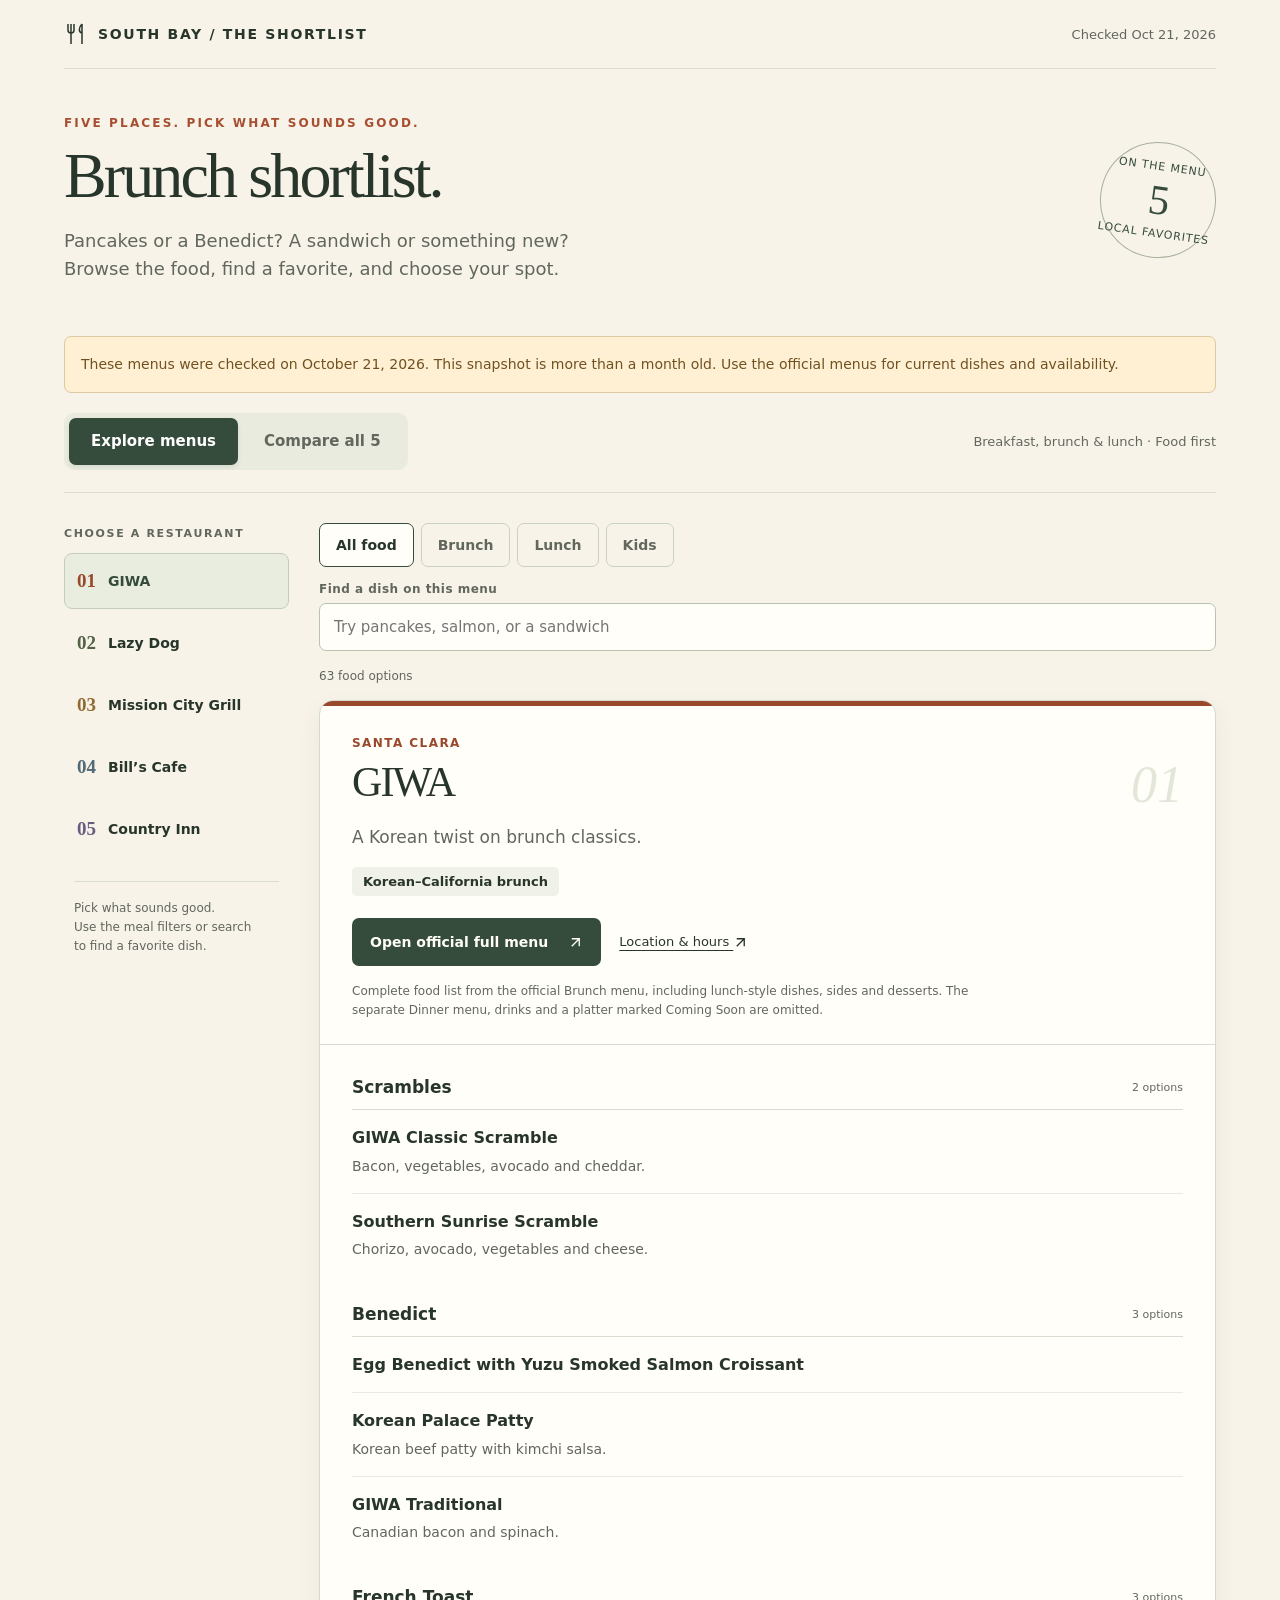
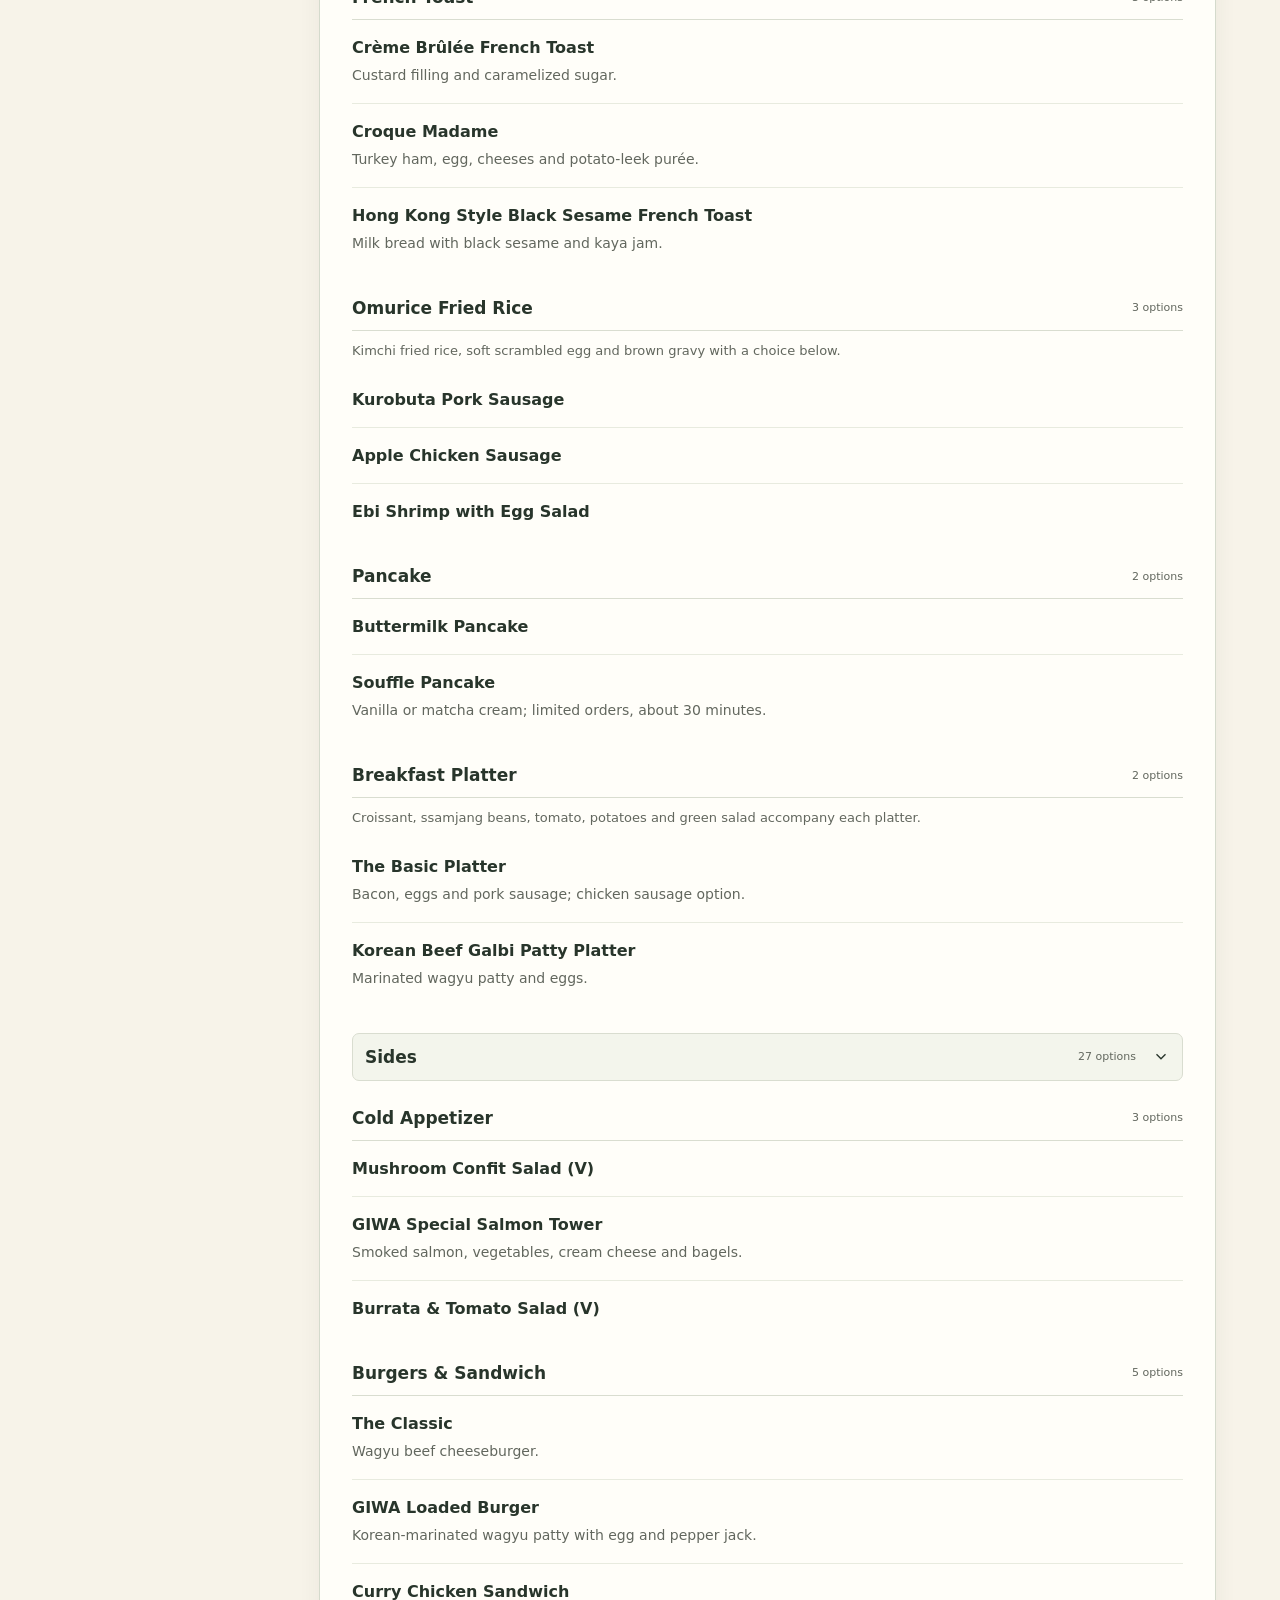
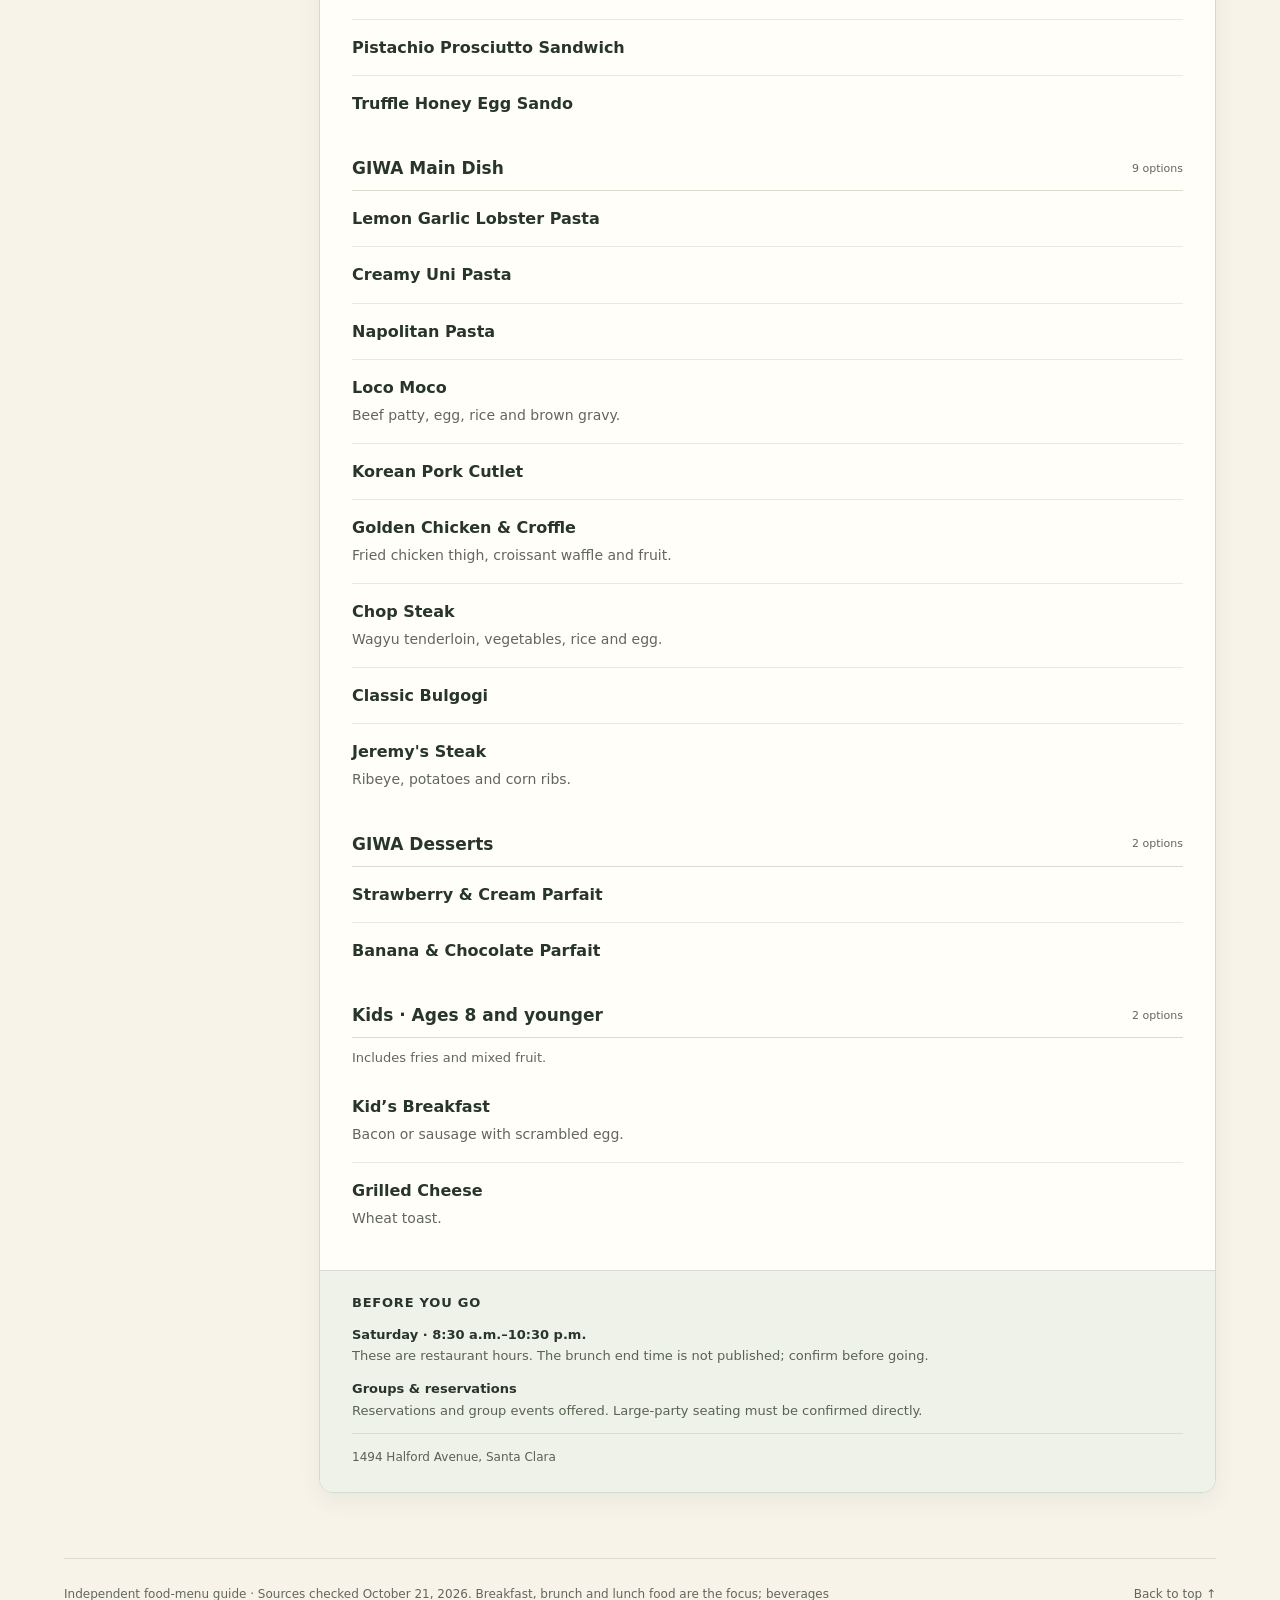
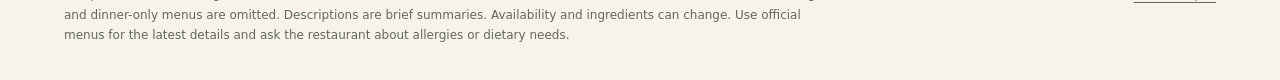
==== commit 03539d7e: "Keep food front and center with simple official menu links" ====
--- a/brunch/index.html
+++ b/brunch/index.html
@@ -9,7 +9,7 @@
 @media(max-width:620px){.menu-item p{font-size:15px}.category-heading h3{font-size:17px}.search-box input{font-size:16px}.compare-card dl div:first-child dd,.compare-card dd{font-size:16px}.no-matches{padding:24px 21px}.food-note{font-size:14px}.menu-subtitle{font-size:14px}.menu-source-links a{font-size:13px}}
 
 .side-options summary{cursor:pointer;list-style:none;min-height:48px}.side-options summary::-webkit-details-marker{display:none}.side-options h3{flex:1}.fold-icon{width:18px;height:18px;flex-shrink:0}.side-options[open] .fold-icon{transform:rotate(180deg)}.side-options .category-heading{background:#f3f5ec;padding:12px;border:1px solid var(--line);border-radius:7px}.side-options ul{padding:0 6px}
-</style></head><body><a class="skip-link" href="#menus">Skip to menus</a><div class="shell"><header><div class="topline"><div class="brand"><svg viewBox="0 0 24 24" fill="none" stroke="currentColor" stroke-width="1.5" aria-hidden="true"><path d="M4 2v6a3 3 0 0 0 6 0V2M7 2v20M18 2c-3 3-4 8 0 9v11M18 2v9"/></svg>South Bay / The shortlist</div><span class="checked">Checked Oct 21, 2026</span></div><div class="hero"><div><p class="eyebrow">Five places. Pick what sounds good.</p><h1>Brunch shortlist.</h1><p class="hero-copy">Pancakes or a Benedict? A sandwich or something new?<br>Browse the food, find a favorite, and choose your spot.</p></div><div class="hero-badge" aria-hidden="true"><span>On the menu</span><b>5</b><span>Local favorites</span></div></div></header><div id="stale-note" hidden>These menus were checked on October 21, 2026. This snapshot is more than a month old. Use the official menus for current dishes and availability.</div><div class="view-controls"><div class="segmented" role="group" aria-label="Choose view"><button class="view-button" data-view="menus" aria-pressed="true">Explore menus</button><button class="view-button" data-view="compare" aria-pressed="false">Compare all 5</button></div><p class="reading-note">Breakfast, brunch & lunch · Food first</p></div><p id="selection-status" class="sr-only" aria-live="polite" aria-atomic="true"></p><noscript><p>All five menus appear below. Use the restaurant links to jump to a menu.</p></noscript><main><section id="menus" class="menu-layout" aria-label="Explore restaurant menus"><nav class="restaurant-nav" aria-label="Restaurant choices"><p class="nav-label" id="restaurant-picker-label">Choose a restaurant</p><select id="restaurant-picker" class="restaurant-picker" aria-labelledby="restaurant-picker-label"><option value="giwa">GIWA · Santa Clara</option><option value="lazy-dog">Lazy Dog · Cupertino</option><option value="mission-city">Holder’s Mission City Grill · Santa Clara</option><option value="bills">Bill’s Cafe · Stevens Creek · San Jose</option><option value="country-inn">Holder’s Country Inn · Cupertino</option></select><div class="restaurant-tabs"><a href="#giwa" class="restaurant-tab" data-select="giwa" style="--restaurant:#9a482c"><span class="tab-number">01</span>GIWA</a><a href="#lazy-dog" class="restaurant-tab" data-select="lazy-dog" style="--restaurant:#536345"><span class="tab-number">02</span>Lazy Dog</a><a href="#mission-city" class="restaurant-tab" data-select="mission-city" style="--restaurant:#916a33"><span class="tab-number">03</span>Mission City Grill</a><a href="#bills" class="restaurant-tab" data-select="bills" style="--restaurant:#526a76"><span class="tab-number">04</span>Bill’s Cafe</a><a href="#country-inn" class="restaurant-tab" data-select="country-inn" style="--restaurant:#685d81"><span class="tab-number">05</span>Country Inn</a></div><p class="nav-footer">Pick what sounds good.<br>Use the meal filters or search<br>to find a favorite dish.</p></nav><div class="panel-wrap"><div class="category-controls js-only" role="group" aria-label="Filter menu categories"><button class="filter" data-filter="all" aria-pressed="true">All food</button><button class="filter" data-filter="breakfast" aria-pressed="false">Brunch</button><button class="filter" data-filter="lunch" aria-pressed="false">Lunch</button><button class="filter" data-filter="kids" aria-pressed="false">Kids</button></div><div class="search-box js-only"><label for="food-search">Find a dish on this menu</label><div class="search-row"><input id="food-search" type="search" placeholder="Try pancakes, salmon, or a sandwich" autocomplete="off"><button class="clear-search" id="clear-search" hidden>Clear</button></div></div><p id="result-count" class="result-count js-only"></p><article class="restaurant-panel" id="giwa" style="--restaurant:#9a482c" aria-labelledby="title-giwa"><div class="panel-intro"><div class="location-label">Santa Clara</div><div class="panel-heading"><h2 id="title-giwa">GIWA</h2><span class="big-number" aria-hidden="true">01</span></div><p class="tagline">A Korean twist on brunch classics.</p><div class="quick-facts"><span>Korean–California brunch</span></div><div class="official-links"><a class="primary-link" href="https://giwadining.com/food-menu?menu_id=1171161" target="_blank" rel="noopener noreferrer">Open official full menu<svg class="arrow-icon" viewBox="0 0 20 20" fill="none" stroke="currentColor" stroke-width="1.8" aria-hidden="true"><path d="M5 15 15 5M5 5h10v10"/></svg><span class="sr-only"> (opens in a new tab)</span></a><a class="secondary-link" href="https://giwadining.com/" target="_blank" rel="noopener noreferrer">Location & hours <svg class="arrow-icon" viewBox="0 0 20 20" fill="none" stroke="currentColor" stroke-width="1.8" aria-hidden="true"><path d="M5 15 15 5M5 5h10v10"/></svg><span class="sr-only"> (opens in a new tab)</span></a></div><p class="source-note">Complete food list from the official Brunch menu, including lunch-style dishes, sides and desserts. The separate Dinner menu, drinks and a platter marked Coming Soon are omitted.</p><div class="menu-source-links"><a href="https://giwadining.com/food-menu?menu_id=1171161" target="_blank" rel="noopener noreferrer">Official brunch menu <svg class="arrow-icon" viewBox="0 0 20 20" fill="none" stroke="currentColor" stroke-width="1.8" aria-hidden="true"><path d="M5 15 15 5M5 5h10v10"/></svg><span class="sr-only"> (opens in a new tab)</span></a></div></div><p class="no-matches" hidden><strong>No matching dishes.</strong> Try a different word or choose “All food.”</p><div class="menu-body"><section class="category-section" data-meal="breakfast"><div class="category-heading"><h3>Scrambles</h3><span class="section-count">2 options</span></div><ul class="menu-items"><li class="menu-item"><h4>GIWA Classic Scramble</h4><p>Bacon, vegetables, avocado and cheddar.</p></li><li class="menu-item"><h4>Southern Sunrise Scramble</h4><p>Chorizo, avocado, vegetables and cheese.</p></li></ul></section><section class="category-section" data-meal="breakfast"><div class="category-heading"><h3>Benedict</h3><span class="section-count">3 options</span></div><ul class="menu-items"><li class="menu-item"><h4>Egg Benedict with Yuzu Smoked Salmon Croissant</h4></li><li class="menu-item"><h4>Korean Palace Patty</h4><p>Korean beef patty with kimchi salsa.</p></li><li class="menu-item"><h4>GIWA Traditional</h4><p>Canadian bacon and spinach.</p></li></ul></section><section class="category-section" data-meal="breakfast"><div class="category-heading"><h3>French Toast</h3><span class="section-count">3 options</span></div><ul class="menu-items"><li class="menu-item"><h4>Crème Brûlée French Toast</h4><p>Custard filling and caramelized sugar.</p></li><li class="menu-item"><h4>Croque Madame</h4><p>Turkey ham, egg, cheeses and potato-leek purée.</p></li><li class="menu-item"><h4>Hong Kong Style Black Sesame French Toast</h4><p>Milk bread with black sesame and kaya jam.</p></li></ul></section><section class="category-section" data-meal="breakfast"><div class="category-heading"><h3>Omurice Fried Rice</h3><span class="section-count">3 options</span></div><p class="menu-subtitle">Kimchi fried rice, soft scrambled egg and brown gravy with a choice below.</p><ul class="menu-items"><li class="menu-item"><h4>Kurobuta Pork Sausage</h4></li><li class="menu-item"><h4>Apple Chicken Sausage</h4></li><li class="menu-item"><h4>Ebi Shrimp with Egg Salad</h4></li></ul></section><section class="category-section" data-meal="breakfast"><div class="category-heading"><h3>Pancake</h3><span class="section-count">2 options</span></div><ul class="menu-items"><li class="menu-item"><h4>Buttermilk Pancake</h4></li><li class="menu-item"><h4>Souffle Pancake</h4><p>Vanilla or matcha cream; limited orders, about 30 minutes.</p></li></ul></section><section class="category-section" data-meal="breakfast"><div class="category-heading"><h3>Breakfast Platter</h3><span class="section-count">2 options</span></div><p class="menu-subtitle">Croissant, ssamjang beans, tomato, potatoes and green salad accompany each platter.</p><ul class="menu-items"><li class="menu-item"><h4>The Basic Platter</h4><p>Bacon, eggs and pork sausage; chicken sausage option.</p></li><li class="menu-item"><h4>Korean Beef Galbi Patty Platter</h4><p>Marinated wagyu patty and eggs.</p></li></ul></section><section class="category-section" data-meal="breakfast"><details class="side-options"><summary class="category-heading"><h3>Sides</h3><span class="section-count">27 options</span><svg class="fold-icon" viewBox="0 0 20 20" fill="none" stroke="currentColor" stroke-width="1.5" aria-hidden="true"><path d="m5 7 5 5 5-5"/></svg></summary><ul class="menu-items"><li class="menu-item"><h4>Toast</h4></li><li class="menu-item"><h4>Baguette</h4></li><li class="menu-item"><h4>Gluten - Free Toast</h4></li><li class="menu-item"><h4>Two Eggs</h4></li><li class="menu-item"><h4>Egg White Scramble</h4></li><li class="menu-item"><h4>Bacon</h4></li><li class="menu-item"><h4>Apple Chicken Sausage</h4></li><li class="menu-item"><h4>Yukon Potato</h4></li><li class="menu-item"><h4>Pico de Gallo</h4></li><li class="menu-item"><h4>Avocado</h4></li><li class="menu-item"><h4>Kimchi Salsa</h4></li><li class="menu-item"><h4>Chicken Breast</h4></li><li class="menu-item"><h4>House Cream Cheese</h4></li><li class="menu-item"><h4>Hash Brown</h4></li><li class="menu-item"><h4>Hollandaise</h4></li><li class="menu-item"><h4>French Fries</h4></li><li class="menu-item"><h4>Mixed Fruit</h4></li><li class="menu-item"><h4>Pancake(Butter Milk)</h4></li><li class="menu-item"><h4>Guacamole</h4></li><li class="menu-item"><h4>Beef Patty</h4></li><li class="menu-item"><h4>Impossible Patty</h4></li><li class="menu-item"><h4>Pure Vermont Maple Syrup</h4></li><li class="menu-item"><h4>Vegan Cheese</h4></li><li class="menu-item"><h4>1 flavor Compound Butter</h4></li><li class="menu-item"><h4>Kimchi</h4></li><li class="menu-item"><h4>Grilled Hokkaido Scallops</h4></li><li class="menu-item"><h4>Croffle</h4></li></ul></details></section><section class="category-section" data-meal="lunch"><div class="category-heading"><h3>Cold Appetizer</h3><span class="section-count">3 options</span></div><ul class="menu-items"><li class="menu-item"><h4>Mushroom Confit Salad (V)</h4></li><li class="menu-item"><h4>GIWA Special Salmon Tower</h4><p>Smoked salmon, vegetables, cream cheese and bagels.</p></li><li class="menu-item"><h4>Burrata &amp; Tomato Salad (V)</h4></li></ul></section><section class="category-section" data-meal="lunch"><div class="category-heading"><h3>Burgers &amp; Sandwich</h3><span class="section-count">5 options</span></div><ul class="menu-items"><li class="menu-item"><h4>The Classic</h4><p>Wagyu beef cheeseburger.</p></li><li class="menu-item"><h4>GIWA Loaded Burger</h4><p>Korean-marinated wagyu patty with egg and pepper jack.</p></li><li class="menu-item"><h4>Curry Chicken Sandwich</h4></li><li class="menu-item"><h4>Pistachio Prosciutto Sandwich</h4></li><li class="menu-item"><h4>Truffle Honey Egg Sando</h4></li></ul></section><section class="category-section" data-meal="lunch"><div class="category-heading"><h3>GIWA Main Dish</h3><span class="section-count">9 options</span></div><ul class="menu-items"><li class="menu-item"><h4>Lemon Garlic Lobster Pasta</h4></li><li class="menu-item"><h4>Creamy Uni Pasta</h4></li><li class="menu-item"><h4>Napolitan Pasta</h4></li><li class="menu-item"><h4>Loco Moco</h4><p>Beef patty, egg, rice and brown gravy.</p></li><li class="menu-item"><h4>Korean Pork Cutlet</h4></li><li class="menu-item"><h4>Golden Chicken &amp; Croffle</h4><p>Fried chicken thigh, croissant waffle and fruit.</p></li><li class="menu-item"><h4>Chop Steak</h4><p>Wagyu tenderloin, vegetables, rice and egg.</p></li><li class="menu-item"><h4>Classic Bulgogi</h4></li><li class="menu-item"><h4>Jeremy&#x27;s Steak</h4><p>Ribeye, potatoes and corn ribs.</p></li></ul></section><section class="category-section" data-meal="lunch"><div class="category-heading"><h3>GIWA Desserts</h3><span class="section-count">2 options</span></div><ul class="menu-items"><li class="menu-item"><h4>Strawberry &amp; Cream Parfait</h4></li><li class="menu-item"><h4>Banana &amp; Chocolate Parfait</h4></li></ul></section><section class="category-section" data-meal="kids"><div class="category-heading"><h3>Kids · Ages 8 and younger</h3><span class="section-count">2 options</span></div><p class="menu-subtitle">Includes fries and mixed fruit.</p><ul class="menu-items"><li class="menu-item"><h4>Kid’s Breakfast</h4><p>Bacon or sausage with scrambled egg.</p></li><li class="menu-item"><h4>Grilled Cheese</h4><p>Wheat toast.</p></li></ul></section></div><aside class="visit-notes"><h3>Before you go</h3><p><strong>Saturday · 8:30 a.m.–10:30 p.m.</strong><br>These are restaurant hours. The brunch end time is not published; confirm before going.</p><p><strong>Groups & reservations</strong><br>Reservations and group events offered. Large-party seating must be confirmed directly.</p><p class="address">1494 Halford Avenue, Santa Clara</p></aside></article><article class="restaurant-panel" id="lazy-dog" style="--restaurant:#536345" aria-labelledby="title-lazy-dog"><div class="panel-intro"><div class="location-label">Cupertino</div><div class="panel-heading"><h2 id="title-lazy-dog">Lazy Dog</h2><span class="big-number" aria-hidden="true">02</span></div><p class="tagline">Weekend brunch, plus a broad comfort-food menu.</p><div class="quick-facts"><span>American brunch &amp; comfort food</span></div><div class="official-links"><a class="primary-link" href="https://orders.lazydogrestaurants.com/order/cupertino" target="_blank" rel="noopener noreferrer">Open Cupertino’s official menu<svg class="arrow-icon" viewBox="0 0 20 20" fill="none" stroke="currentColor" stroke-width="1.8" aria-hidden="true"><path d="M5 15 15 5M5 5h10v10"/></svg><span class="sr-only"> (opens in a new tab)</span></a><a class="secondary-link" href="https://lazydogrestaurants.com/pages/cupertino-ca" target="_blank" rel="noopener noreferrer">Location & hours <svg class="arrow-icon" viewBox="0 0 20 20" fill="none" stroke="currentColor" stroke-width="1.8" aria-hidden="true"><path d="M5 15 15 5M5 5h10v10"/></svg><span class="sr-only"> (opens in a new tab)</span></a></div><p class="source-note">Complete brunch, lunch and all-day food lists checked against the official Cupertino menu, including kids choices, sides and desserts. Repeated listings are consolidated. Drinks, happy-hour-only dishes, online-only wings and take-home meal formats are omitted. Dine-in availability may vary. Gluten-sensitive dishes are not guaranteed gluten-free; cross-contact is possible.</p><div class="menu-source-links"><a href="https://lazydogrestaurants.com/pages/cupertino-ca" target="_blank" rel="noopener noreferrer">Cupertino location and brunch hours <svg class="arrow-icon" viewBox="0 0 20 20" fill="none" stroke="currentColor" stroke-width="1.8" aria-hidden="true"><path d="M5 15 15 5M5 5h10v10"/></svg><span class="sr-only"> (opens in a new tab)</span></a><a href="https://orders.lazydogrestaurants.com/order/cupertino" target="_blank" rel="noopener noreferrer">Cupertino official online menu <svg class="arrow-icon" viewBox="0 0 20 20" fill="none" stroke="currentColor" stroke-width="1.8" aria-hidden="true"><path d="M5 15 15 5M5 5h10v10"/></svg><span class="sr-only"> (opens in a new tab)</span></a><a href="https://orders.lazydogrestaurants.com/api/Restaurant/120912/menu" target="_blank" rel="noopener noreferrer">Live Cupertino menu data used to verify items and dayparts <svg class="arrow-icon" viewBox="0 0 20 20" fill="none" stroke="currentColor" stroke-width="1.8" aria-hidden="true"><path d="M5 15 15 5M5 5h10v10"/></svg><span class="sr-only"> (opens in a new tab)</span></a><a href="https://orders.lazydogrestaurants.com/menu" target="_blank" rel="noopener noreferrer">Official menu index <svg class="arrow-icon" viewBox="0 0 20 20" fill="none" stroke="currentColor" stroke-width="1.8" aria-hidden="true"><path d="M5 15 15 5M5 5h10v10"/></svg><span class="sr-only"> (opens in a new tab)</span></a><a href="https://orders.lazydogrestaurants.com/menu/category/41045/brunch" target="_blank" rel="noopener noreferrer">Brunch <svg class="arrow-icon" viewBox="0 0 20 20" fill="none" stroke="currentColor" stroke-width="1.8" aria-hidden="true"><path d="M5 15 15 5M5 5h10v10"/></svg><span class="sr-only"> (opens in a new tab)</span></a><a href="https://orders.lazydogrestaurants.com/menu/category/40693/bites-small-plates" target="_blank" rel="noopener noreferrer">Bites and small plates <svg class="arrow-icon" viewBox="0 0 20 20" fill="none" stroke="currentColor" stroke-width="1.8" aria-hidden="true"><path d="M5 15 15 5M5 5h10v10"/></svg><span class="sr-only"> (opens in a new tab)</span></a><a href="https://orders.lazydogrestaurants.com/menu/category/105322/larger-shareables" target="_blank" rel="noopener noreferrer">Larger shareables <svg class="arrow-icon" viewBox="0 0 20 20" fill="none" stroke="currentColor" stroke-width="1.8" aria-hidden="true"><path d="M5 15 15 5M5 5h10v10"/></svg><span class="sr-only"> (opens in a new tab)</span></a><a href="https://orders.lazydogrestaurants.com/menu/category/40694/salads-soups" target="_blank" rel="noopener noreferrer">Salads and soups <svg class="arrow-icon" viewBox="0 0 20 20" fill="none" stroke="currentColor" stroke-width="1.8" aria-hidden="true"><path d="M5 15 15 5M5 5h10v10"/></svg><span class="sr-only"> (opens in a new tab)</span></a><a href="https://orders.lazydogrestaurants.com/menu/category/40696/burgers" target="_blank" rel="noopener noreferrer">Burgers <svg class="arrow-icon" viewBox="0 0 20 20" fill="none" stroke="currentColor" stroke-width="1.8" aria-hidden="true"><path d="M5 15 15 5M5 5h10v10"/></svg><span class="sr-only"> (opens in a new tab)</span></a><a href="https://orders.lazydogrestaurants.com/menu/category/105318/sandwiches" target="_blank" rel="noopener noreferrer">Sandwiches <svg class="arrow-icon" viewBox="0 0 20 20" fill="none" stroke="currentColor" stroke-width="1.8" aria-hidden="true"><path d="M5 15 15 5M5 5h10v10"/></svg><span class="sr-only"> (opens in a new tab)</span></a><a href="https://orders.lazydogrestaurants.com/menu/category/70152/bowls" target="_blank" rel="noopener noreferrer">Bowls <svg class="arrow-icon" viewBox="0 0 20 20" fill="none" stroke="currentColor" stroke-width="1.8" aria-hidden="true"><path d="M5 15 15 5M5 5h10v10"/></svg><span class="sr-only"> (opens in a new tab)</span></a><a href="https://orders.lazydogrestaurants.com/menu/category/40697/entrees" target="_blank" rel="noopener noreferrer">Entrees <svg class="arrow-icon" viewBox="0 0 20 20" fill="none" stroke="currentColor" stroke-width="1.8" aria-hidden="true"><path d="M5 15 15 5M5 5h10v10"/></svg><span class="sr-only"> (opens in a new tab)</span></a><a href="https://orders.lazydogrestaurants.com/menu/category/40698/lunch-specials" target="_blank" rel="noopener noreferrer">Lunch specials <svg class="arrow-icon" viewBox="0 0 20 20" fill="none" stroke="currentColor" stroke-width="1.8" aria-hidden="true"><path d="M5 15 15 5M5 5h10v10"/></svg><span class="sr-only"> (opens in a new tab)</span></a><a href="https://orders.lazydogrestaurants.com/menu/category/116883/mindful-meals" target="_blank" rel="noopener noreferrer">Mindful meals <svg class="arrow-icon" viewBox="0 0 20 20" fill="none" stroke="currentColor" stroke-width="1.8" aria-hidden="true"><path d="M5 15 15 5M5 5h10v10"/></svg><span class="sr-only"> (opens in a new tab)</span></a><a href="https://orders.lazydogrestaurants.com/menu/category/121796/seasonal-favorites" target="_blank" rel="noopener noreferrer">Seasonal favorites <svg class="arrow-icon" viewBox="0 0 20 20" fill="none" stroke="currentColor" stroke-width="1.8" aria-hidden="true"><path d="M5 15 15 5M5 5h10v10"/></svg><span class="sr-only"> (opens in a new tab)</span></a><a href="https://orders.lazydogrestaurants.com/menu/category/111154/15-fireside-favorites" target="_blank" rel="noopener noreferrer">Fireside favorites <svg class="arrow-icon" viewBox="0 0 20 20" fill="none" stroke="currentColor" stroke-width="1.8" aria-hidden="true"><path d="M5 15 15 5M5 5h10v10"/></svg><span class="sr-only"> (opens in a new tab)</span></a><a href="https://orders.lazydogrestaurants.com/menu/category/40700/kids-menu" target="_blank" rel="noopener noreferrer">Children’s menu <svg class="arrow-icon" viewBox="0 0 20 20" fill="none" stroke="currentColor" stroke-width="1.8" aria-hidden="true"><path d="M5 15 15 5M5 5h10v10"/></svg><span class="sr-only"> (opens in a new tab)</span></a><a href="https://orders.lazydogrestaurants.com/menu/category/47046/sides" target="_blank" rel="noopener noreferrer">Sides <svg class="arrow-icon" viewBox="0 0 20 20" fill="none" stroke="currentColor" stroke-width="1.8" aria-hidden="true"><path d="M5 15 15 5M5 5h10v10"/></svg><span class="sr-only"> (opens in a new tab)</span></a><a href="https://orders.lazydogrestaurants.com/menu/category/40699/sweet-tooth" target="_blank" rel="noopener noreferrer">Desserts <svg class="arrow-icon" viewBox="0 0 20 20" fill="none" stroke="currentColor" stroke-width="1.8" aria-hidden="true"><path d="M5 15 15 5M5 5h10v10"/></svg><span class="sr-only"> (opens in a new tab)</span></a><a href="https://orders.lazydogrestaurants.com/menu/category/43254/gluten-sensitive" target="_blank" rel="noopener noreferrer">Gluten-sensitive menu <svg class="arrow-icon" viewBox="0 0 20 20" fill="none" stroke="currentColor" stroke-width="1.8" aria-hidden="true"><path d="M5 15 15 5M5 5h10v10"/></svg><span class="sr-only"> (opens in a new tab)</span></a></div></div><p class="no-matches" hidden><strong>No matching dishes.</strong> Try a different word or choose “All food.”</p><div class="menu-body"><section class="category-section" data-meal="breakfast"><div class="category-heading"><h3>Weekend brunch · 10am–2pm</h3><span class="section-count">12 options</span></div><ul class="menu-items"><li class="menu-item"><h4>Breakfast Club</h4><p>Biscuit sandwich with egg, bacon, avocado and cheddar.</p></li><li class="menu-item"><h4>Breakfast Burrito</h4><p>Eggs, bacon, beans, fries, cheese and ranchero sauce.</p></li><li class="menu-item"><h4>Veggie Omelet</h4><p>Vegetables, mozzarella and feta; toast and a side.</p></li><li class="menu-item"><h4>Loco Moco Fried Rice</h4><p>Ham, beef, vegetables and egg; teriyaki gravy.</p></li><li class="menu-item"><h4>Chilaquiles</h4><p>Eggs, tortilla chips, beans, cheese and ranchero sauce.</p></li><li class="menu-item"><h4>Mountain Berry Pancakes</h4><p>Buttermilk pancakes with berry compote.</p></li><li class="menu-item"><h4>Cheesy Eggs + Avocado Toast</h4><p>Scrambled eggs, cheeses and avocado on French bread.</p></li><li class="menu-item"><h4>Country Quiche</h4><p>Ham, peppers, onions and cheese.</p></li><li class="menu-item"><h4>Four Cheese Quiche</h4><p>Jack, cheddar, parmesan and romano.</p></li><li class="menu-item"><h4>Country Chickens &amp; Biscuit</h4><p>Fried chicken, eggs, biscuit, gravy and hot honey.</p></li><li class="menu-item"><h4>Breakfast Burger</h4><p>Beef, bacon, egg, hash tots and cheddar.</p></li><li class="menu-item"><h4>Lumberjack Pancake Tacos</h4><p>Pancakes enclosing bacon, eggs, cheese and hash tots.</p></li></ul></section><section class="category-section" data-meal="breakfast"><details class="side-options"><summary class="category-heading"><h3>Brunch extras</h3><span class="section-count">5 options</span><svg class="fold-icon" viewBox="0 0 20 20" fill="none" stroke="currentColor" stroke-width="1.5" aria-hidden="true"><path d="m5 7 5 5 5-5"/></svg></summary><ul class="menu-items"><li class="menu-item"><h4>Bacon Candy</h4><p>Sweet-spiced baked bacon.</p></li><li class="menu-item"><h4>Donut Holes</h4><p>Cinnamon-sugar coating; Nutella dip.</p></li><li class="menu-item"><h4>Biscuit + Gravy</h4><p>Sausage gravy over a buttermilk biscuit.</p></li><li class="menu-item"><h4>Seasoned Hash Tots</h4></li><li class="menu-item"><h4>Seasonal Fruit</h4></li></ul></details></section><section class="category-section" data-meal="lunch"><div class="category-heading"><h3>Bites + small plates</h3><span class="section-count">15 options</span></div><ul class="menu-items"><li class="menu-item"><h4>Brussels Sprouts</h4><p>With capers, Romano and lemon-garlic butter.</p></li><li class="menu-item"><h4>Hot Honey Black + Blue Flatbread</h4><p>Chicken, bacon, blue cheese and onions.</p></li><li class="menu-item"><h4>Roasted Red Pepper Hummus</h4><p>Vegetables and pita for dipping.</p></li><li class="menu-item"><h4>Tikka Masala Meatballs</h4><p>Beef meatballs with tomato curry.</p></li><li class="menu-item"><h4>Korean Fried Chicken Bao Buns</h4><p>Pepper glaze, kimchi aioli and cucumber.</p></li><li class="menu-item"><h4>Chili Garlic Cucumbers</h4><p>Chilled, spicy cucumbers with sesame.</p></li><li class="menu-item"><h4>Cheese + Garlic House Bread</h4></li><li class="menu-item"><h4>Hot Honey Feta Dip</h4><p>With grilled herb bread.</p></li><li class="menu-item"><h4>Bacon Candy</h4><p>Sweet-spiced baked bacon.</p></li><li class="menu-item"><h4>Togarashi Edamame Beans</h4><p>Edamame with citrus-chili seasoning.</p></li><li class="menu-item"><h4>Lemon Pepper Tots</h4><p>With buttermilk ranch.</p></li><li class="menu-item"><h4>Crispy Deviled Eggs</h4><p>Fried eggs with bacon and paprika.</p></li><li class="menu-item"><h4>Cheddar Cheese Curds</h4><p>With marinara and hot ranch.</p></li><li class="menu-item"><h4>Cajun Fries</h4><p>Chile-lime seasoning; chipotle ranch.</p></li><li class="menu-item"><h4>Buffalo Chicken Nuggets</h4><p>Spicy breaded chicken with celery and ranch.</p></li></ul></section><section class="category-section" data-meal="lunch"><div class="category-heading"><h3>Larger shareables</h3><span class="section-count">5 options</span></div><ul class="menu-items"><li class="menu-item"><h4>Chicken Lettuce Wraps</h4><p>Chicken, water chestnuts, peanuts and carrots with sesame-soy sauce.</p></li><li class="menu-item"><h4>Spicy Tuna Crispy Rice</h4><p>Tuna, guacamole, jalapeño and spicy garlic on crisp rice.</p></li><li class="menu-item"><h4>Crispy Wings</h4><p>With vegetables, blue cheese, barbecue and hot sauces.</p></li><li class="menu-item"><h4>Firecracker Shrimp</h4><p>Ginger-garlic shrimp in spicy sauce on crisp rice paper.</p></li><li class="menu-item"><h4>Inside Out Quesadilla</h4><p>Cheese-crusted quesadilla with guacamole, salsa and sour cream.</p></li></ul></section><section class="category-section" data-meal="lunch"><div class="category-heading"><h3>Salads + soups</h3><span class="section-count">9 options</span></div><ul class="menu-items"><li class="menu-item"><h4>Chicken Shawarma Salad</h4><p>Chicken, hummus, feta, vegetables, chickpeas and tahini dressing.</p></li><li class="menu-item"><h4>Tex-Mex Salad</h4><p>Chicken, beans, avocado, corn, cheeses and chipotle ranch.</p></li><li class="menu-item"><h4>Southern Fried Chicken Salad</h4><p>Chicken, walnuts, cornbread croutons, egg and honey mustard.</p></li><li class="menu-item"><h4>Seared Ahi Tuna Salad</h4><p>Rare tuna, greens, avocado and peanut-ponzu dressing.</p></li><li class="menu-item"><h4>Chicken Tortilla Soup</h4><p>Cheddar and tortilla strips.</p></li><li class="menu-item"><h4>Cobb Salad</h4><p>Chicken, bacon, avocado, egg and blue cheese.</p></li><li class="menu-item"><h4>Grilled Chicken Caesar Salad</h4><p>Chicken, romaine, croutons and parmesan.</p></li><li class="menu-item"><h4>Tomato Soup</h4><p>Roasted red peppers and garlic croutons.</p></li><li class="menu-item"><h4>Thai Chicken Salad</h4><p>Chicken, cabbage, herbs, peanuts and spicy peanut dressing.</p></li></ul></section><section class="category-section" data-meal="lunch"><div class="category-heading"><h3>Bowls</h3><span class="section-count">10 options</span></div><ul class="menu-items"><li class="menu-item"><h4>Korean Ribeye Bibimbap</h4><p>Marinated ribeye, rice, vegetables and fried egg.</p></li><li class="menu-item"><h4>Mediterranean Chicken</h4><p>Lemon chicken, rice, feta salad, hummus and tzatziki.</p></li><li class="menu-item"><h4>Thai Noodles</h4><p>Shrimp, chicken, tofu, egg and peanuts in pad-thai sauce.</p></li><li class="menu-item"><h4>Loco Moco Fried Rice</h4><p>Ham, beef, vegetables, fried egg and teriyaki gravy.</p></li><li class="menu-item"><h4>Blackened Chicken Burrito Bowl</h4><p>Rice, beans, avocado, chiles, cheese and crema.</p></li><li class="menu-item"><h4>Chili Crunch Ahi Tuna</h4><p>Rare tuna, seasoned rice, edamame, avocado and cucumbers.</p></li><li class="menu-item"><h4>Sweet + Spicy Sambal Bowl</h4><p>Sweet-chili sauce with broccoli, carrots and baby corn.</p></li><li class="menu-item"><h4>Honey Teriyaki Bowl</h4><p>Ginger, mushrooms, sprouts and mixed vegetables.</p></li><li class="menu-item"><h4>Garlic Kung Pao Bowl</h4><p>Zucchini, peppers, water chestnuts and peanuts.</p></li><li class="menu-item"><h4>Protein Crunch Bowl</h4><p>Chickpeas, egg, avocado, almonds, feta and greens.</p></li></ul></section><section class="category-section" data-meal="lunch"><div class="category-heading"><h3>Entrees</h3><span class="section-count">14 options</span></div><ul class="menu-items"><li class="menu-item"><h4>Panko-Crusted Crab Cakes</h4><p>Remoulade and grapefruit-arugula salad.</p></li><li class="menu-item"><h4>Fettuccine Alfredo</h4><p>Parmesan-wine cream sauce; garlic bread.</p></li><li class="menu-item"><h4>New York Steak</h4><p>Vegetables, potato gratin and peppercorn sauce.</p></li><li class="menu-item"><h4>Chuckwagon Flat Iron Steak</h4><p>Coffee-cocoa seasoning, spinach and mashed potatoes.</p></li><li class="menu-item"><h4>Blackened Shrimp Tacos</h4><p>Rice, beans, salsa and tartar sauce.</p></li><li class="menu-item"><h4>Sweet + Spicy Sticky Ribs</h4><p>Korean-style sauce, peanut slaw and fries.</p></li><li class="menu-item"><h4>Campfire Pot Roast</h4><p>Mashed potatoes, spinach and wine sauce.</p></li><li class="menu-item"><h4>BBQ Bison Meatloaf</h4><p>Bison–wagyu blend, bacon, potatoes and spinach.</p></li><li class="menu-item"><h4>Chicken Pot Pie</h4><p>Roast chicken and vegetables.</p></li><li class="menu-item"><h4>Ginger Soy Salmon</h4><p>Rice, vegetables and sweet-soy glaze.</p></li><li class="menu-item"><h4>Lemon Chicken Dinner</h4><p>Cauliflower mash, green beans and citrus sauce.</p></li><li class="menu-item"><h4>Fried Chicken Dinner</h4><p>Mashed potatoes, gravy, spinach and hot honey.</p></li><li class="menu-item"><h4>Beer Battered Fish + Chips</h4><p>Tartar sauce, fries and apple-cider slaw.</p></li><li class="menu-item"><h4>Wild-Caught Sea Bass</h4><p>Cauliflower mash, vegetables and lemon-caper cream.</p></li></ul></section><section class="category-section" data-meal="lunch"><div class="category-heading"><h3>Additional seasonal dishes</h3><span class="section-count">3 options</span></div><ul class="menu-items"><li class="menu-item"><h4>Lomo Saltado</h4><p>Pork, peppers, onion, tomato and fries over rice with pepper sauces.</p></li><li class="menu-item"><h4>Spicy Sausage + Burrata Rigatoni</h4><p>Chili cream, mushrooms, burrata and garlic bread.</p></li><li class="menu-item"><h4>Wagyu Beef + Bison Chili</h4><p>Cheeses, sour cream, tomato, scallions and cornbread fries.</p></li></ul></section><section class="category-section" data-meal="lunch"><div class="category-heading"><h3>Lunch specials · daily until 4pm</h3><span class="section-count">10 options</span></div><ul class="menu-items"><li class="menu-item"><h4>Blackened Shrimp Tacos</h4><p>With rice and beans.</p></li><li class="menu-item"><h4>Candied Bacon Grilled Cheese + Tomato Soup</h4><p>Bacon-cheddar sourdough with soup.</p></li><li class="menu-item"><h4>1/2 Sandwich + Salad</h4><p>Grilled cheese, chicken club, shawarma, egg salad or walnut chicken salad; fries and salad.</p></li><li class="menu-item"><h4>1/2 Sandwich + Soup</h4><p>Grilled cheese, chicken club, shawarma, egg salad or walnut chicken salad; fries and soup.</p></li><li class="menu-item"><h4>Soup + Salad</h4><p>Soup with Caesar, wedge or baby-greens salad.</p></li><li class="menu-item"><h4>Battered Fish + Chips (Lunch Portion)</h4><p>Tartar sauce, apple-cider slaw and fries.</p></li><li class="menu-item"><h4>Sweet + Spicy Sambal Bowl (Lunch Portion)</h4><p>Chicken, broccoli, spicy carrots and baby corn.</p></li><li class="menu-item"><h4>Honey Teriyaki Bowl (Lunch Portion)</h4><p>Chicken, ginger and mixed vegetables.</p></li><li class="menu-item"><h4>Garlic Kung Pao Bowl (Lunch Portion)</h4><p>Chicken, vegetables, water chestnuts and peanuts.</p></li><li class="menu-item"><h4>Quarter-Pound All-American Burger</h4><p>American cheese, vegetables and house sauce; fries.</p></li></ul></section><section class="category-section" data-meal="lunch"><div class="category-heading"><h3>Desserts</h3><span class="section-count">5 options</span></div><ul class="menu-items"><li class="menu-item"><h4>Pumpkin Caramel Cheesecake</h4><p>Pumpkin seeds, caramel, cream and cinnamon.</p></li><li class="menu-item"><h4>Butter Cake</h4><p>Strawberry compote and vanilla ice cream.</p></li><li class="menu-item"><h4>S’more Brownie Sundae</h4><p>Brownie, graham crust, marshmallow, chocolate and ice cream.</p></li><li class="menu-item"><h4>Apple-Huckleberry Open Face Pie</h4><p>Warm fruit pie with caramel and ice cream.</p></li><li class="menu-item"><h4>Banana Pudding</h4><p>Banana, vanilla wafers and whipped cream.</p></li></ul></section><section class="category-section" data-meal="lunch"><div class="category-heading"><h3>Gluten-sensitive modifications · cross-contact possible</h3><span class="section-count">9 options</span></div><ul class="menu-items"><li class="menu-item"><h4>GS Chicken Tortilla Soup</h4></li><li class="menu-item"><h4>GS Tex Mex Salad</h4></li><li class="menu-item"><h4>GS Cobb Salad</h4></li><li class="menu-item"><h4>GS Hamburger</h4><p>Lettuce-wrapped; one side.</p></li><li class="menu-item"><h4>GS Cheeseburger</h4><p>Lettuce-wrapped; one side.</p></li><li class="menu-item"><h4>GS Sweet + Spicy Sambal Wok</h4></li><li class="menu-item"><h4>GS Grilled Chicken Breast</h4><p>Choice of two sides.</p></li><li class="menu-item"><h4>GS Grilled Salmon</h4><p>Choice of two sides.</p></li><li class="menu-item"><h4>GS Flat Iron Steak</h4><p>Choice of two sides.</p></li></ul></section><section class="category-section" data-meal="lunch"><details class="side-options"><summary class="category-heading"><h3>Burgers · include a side</h3><span class="section-count">7 options</span><svg class="fold-icon" viewBox="0 0 20 20" fill="none" stroke="currentColor" stroke-width="1.5" aria-hidden="true"><path d="m5 7 5 5 5-5"/></svg></summary><ul class="menu-items"><li class="menu-item"><h4>BBQ Ranch Bacon Burger</h4><p>Beef, bacon, cheddar and chipotle ranch.</p></li><li class="menu-item"><h4>Baja California Burger</h4><p>Beef, guacamole, hatch chiles, jack and aji verde.</p></li><li class="menu-item"><h4>Black + Blue Burger</h4><p>Beef, bacon and blue cheese.</p></li><li class="menu-item"><h4>All-American Burger</h4><p>Beef patties, American cheese and house sauce.</p></li><li class="menu-item"><h4>PB &amp; J Burger</h4><p>Beef, candied bacon, havarti, peanut butter and grape jelly.</p></li><li class="menu-item"><h4>Bison Burger</h4><p>Bison–wagyu blend, havarti and onion-bacon jam.</p></li><li class="menu-item"><h4>Half-Pound Cheeseburger</h4><p>Beef with a choice of cheese.</p></li></ul></details></section><section class="category-section" data-meal="lunch"><details class="side-options"><summary class="category-heading"><h3>Sandwiches · include a side</h3><span class="section-count">9 options</span><svg class="fold-icon" viewBox="0 0 20 20" fill="none" stroke="currentColor" stroke-width="1.5" aria-hidden="true"><path d="m5 7 5 5 5-5"/></svg></summary><ul class="menu-items"><li class="menu-item"><h4>Carolina Reaper Fried Chicken Sandwich</h4><p>Extra-spicy chicken, onion straws and slaw; sauced fries.</p></li><li class="menu-item"><h4>Chicken Shawarma Salad Wrap</h4><p>Chicken, hummus, feta, vegetables and tahini in lavash.</p></li><li class="menu-item"><h4>Deviled Egg Salad Sandwich</h4><p>Egg salad, candied bacon and greens on wheat bread.</p></li><li class="menu-item"><h4>Cuban Sandwich</h4><p>Ham, pork, Swiss, pickles and mustard on sourdough.</p></li><li class="menu-item"><h4>Fried Chicken Sandwich</h4><p>Buttermilk chicken, havarti, slaw and honey mustard.</p></li><li class="menu-item"><h4>Pot Roast Beef Dip</h4><p>Pot roast, mozzarella, onions and horseradish; dipping jus.</p></li><li class="menu-item"><h4>Roasted Chicken Club</h4><p>Chicken, bacon and avocado on sourdough.</p></li><li class="menu-item"><h4>Grilled 5 Cheese Sandwich</h4><p>Cheddar, Swiss, mozzarella, jack and parmesan sourdough.</p></li><li class="menu-item"><h4>Walnut Chicken Salad Sandwich</h4><p>Curry mayonnaise, raisins and vegetables on wheat bread.</p></li></ul></details></section><section class="category-section" data-meal="lunch"><details class="side-options"><summary class="category-heading"><h3>Fireside meals · include a small brownie sundae or banana pudding</h3><span class="section-count">6 options</span><svg class="fold-icon" viewBox="0 0 20 20" fill="none" stroke="currentColor" stroke-width="1.5" aria-hidden="true"><path d="m5 7 5 5 5-5"/></svg></summary><ul class="menu-items"><li class="menu-item"><h4>Honey Miso Chicken</h4><p>Chicken, vegetables, sesame-miso sauce, cucumber salad and rice.</p></li><li class="menu-item"><h4>All-American Burger</h4></li><li class="menu-item"><h4>Fettuccine Alfredo</h4></li><li class="menu-item"><h4>Mediterranean Chicken</h4></li><li class="menu-item"><h4>Fried Chicken Dinner</h4><p>One chicken breast in this meal option.</p></li><li class="menu-item"><h4>Blackened Shrimp Tacos</h4></li></ul></details></section><section class="category-section" data-meal="lunch"><details class="side-options"><summary class="category-heading"><h3>Sides</h3><span class="section-count">12 options</span><svg class="fold-icon" viewBox="0 0 20 20" fill="none" stroke="currentColor" stroke-width="1.5" aria-hidden="true"><path d="m5 7 5 5 5-5"/></svg></summary><ul class="menu-items"><li class="menu-item"><h4>Onion Rings</h4></li><li class="menu-item"><h4>Seasonal Fruit</h4></li><li class="menu-item"><h4>French Fries</h4></li><li class="menu-item"><h4>Apple Cider Slaw</h4></li><li class="menu-item"><h4>Mashed Potatoes</h4></li><li class="menu-item"><h4>White Rice</h4></li><li class="menu-item"><h4>Sautéed Spinach</h4></li><li class="menu-item"><h4>Brown Rice</h4></li><li class="menu-item"><h4>Chopped Wedge Salad</h4></li><li class="menu-item"><h4>Caesar Salad</h4></li><li class="menu-item"><h4>Green Salad</h4></li><li class="menu-item"><h4>Cup of Tortilla Soup</h4></li></ul></details></section><section class="category-section" data-meal="kids"><div class="category-heading"><h3>Children’s brunch</h3><span class="section-count">2 options</span></div><ul class="menu-items"><li class="menu-item"><h4>Kids Chocolate Chip Pancakes</h4><p>With syrup and whipped cream.</p></li><li class="menu-item"><h4>Kids Top Dog Breakfast</h4><p>Scrambled eggs, bacon and tater tots.</p></li></ul></section><section class="category-section" data-meal="kids"><div class="category-heading"><h3>Children’s lunch · under 12</h3><span class="section-count">6 options</span></div><ul class="menu-items"><li class="menu-item"><h4>Kraft Macaroni &amp; Cheese</h4></li><li class="menu-item"><h4>Cheesy Pizza Sticks</h4></li><li class="menu-item"><h4>Cheeseburger</h4></li><li class="menu-item"><h4>Noodles</h4><p>Plain, buttered or with marinara.</p></li><li class="menu-item"><h4>Hamburger</h4></li><li class="menu-item"><h4>Hand-Breaded Chicken Nuggets</h4></li></ul></section></div><aside class="visit-notes"><h3>Before you go</h3><p><strong>Saturday · 10 a.m.–midnight</strong><br>Weekend brunch is served 10 a.m.–2 p.m. The restaurant stays open afterward.</p><p><strong>Groups & reservations</strong><br>Reservations and large parties welcomed, subject to availability. Contact the Cupertino location for a large group.</p><p class="address">19359 Stevens Creek Boulevard, Cupertino</p></aside></article><article class="restaurant-panel" id="mission-city" style="--restaurant:#916a33" aria-labelledby="title-mission-city"><div class="panel-intro"><div class="location-label">Santa Clara</div><div class="panel-heading"><h2 id="title-mission-city">Holder’s Mission City Grill</h2><span class="big-number" aria-hidden="true">03</span></div><p class="tagline">Breakfast all day, with a full lunch menu.</p><div class="quick-facts"><span>All-day breakfast &amp; American grill</span></div><div class="official-links"><a class="primary-link" href="https://www.holdersmissioncitygrill.com/blank-3" target="_blank" rel="noopener noreferrer">Open official full menu<svg class="arrow-icon" viewBox="0 0 20 20" fill="none" stroke="currentColor" stroke-width="1.8" aria-hidden="true"><path d="M5 15 15 5M5 5h10v10"/></svg><span class="sr-only"> (opens in a new tab)</span></a><a class="secondary-link" href="https://www.holdersmissioncitygrill.com/" target="_blank" rel="noopener noreferrer">Location & hours <svg class="arrow-icon" viewBox="0 0 20 20" fill="none" stroke="currentColor" stroke-width="1.8" aria-hidden="true"><path d="M5 15 15 5M5 5h10v10"/></svg><span class="sr-only"> (opens in a new tab)</span></a></div><p class="source-note">Complete food lists from the official 2026 breakfast and lunch menus. Breakfast is served all day; entrées start after 11:30 a.m. Drinks and the expired October 17–18 specials are omitted. No separate kids menu is published.</p><div class="menu-source-links"><a href="https://www.holdersmissioncitygrill.com/blank-3" target="_blank" rel="noopener noreferrer">Official main menu <svg class="arrow-icon" viewBox="0 0 20 20" fill="none" stroke="currentColor" stroke-width="1.8" aria-hidden="true"><path d="M5 15 15 5M5 5h10v10"/></svg><span class="sr-only"> (opens in a new tab)</span></a><a href="https://static.wixstatic.com/media/fa7413_9917fd89507b454788abd8fb5b9c47a5~mv2.png" target="_blank" rel="noopener noreferrer">Official 2026 breakfast menu image <svg class="arrow-icon" viewBox="0 0 20 20" fill="none" stroke="currentColor" stroke-width="1.8" aria-hidden="true"><path d="M5 15 15 5M5 5h10v10"/></svg><span class="sr-only"> (opens in a new tab)</span></a><a href="https://static.wixstatic.com/media/fa7413_b4bc0f0d08d744a896f1fbd5980fd048~mv2.png" target="_blank" rel="noopener noreferrer">Official 2026 lunch menu image <svg class="arrow-icon" viewBox="0 0 20 20" fill="none" stroke="currentColor" stroke-width="1.8" aria-hidden="true"><path d="M5 15 15 5M5 5h10v10"/></svg><span class="sr-only"> (opens in a new tab)</span></a></div></div><p class="no-matches" hidden><strong>No matching dishes.</strong> Try a different word or choose “All food.”</p><div class="menu-body"><section class="category-section" data-meal="breakfast"><div class="category-heading"><h3>Benedicts</h3><span class="section-count">6 options</span></div><p class="menu-subtitle">Poached eggs, English muffin and hollandaise, with hash browns.</p><ul class="menu-items"><li class="menu-item"><h4>Traditional</h4><p>Canadian bacon.</p></li><li class="menu-item"><h4>California</h4><p>Canadian bacon, tomato and avocado.</p></li><li class="menu-item"><h4>Steak &amp; Avocado</h4><p>Sliced steak, tomato and avocado.</p></li><li class="menu-item"><h4>Corned Beef Hash</h4><p>Corned beef hash.</p></li><li class="menu-item"><h4>Florentine</h4><p>Bacon, spinach and mushrooms.</p></li><li class="menu-item"><h4>Crab &amp; Avocado</h4><p>Crab and avocado.</p></li></ul></section><section class="category-section" data-meal="breakfast"><div class="category-heading"><h3>Healthy Choices</h3><span class="section-count">5 options</span></div><ul class="menu-items"><li class="menu-item"><h4>Veggie Scramble</h4><p>Egg whites, vegetables and avocado.</p></li><li class="menu-item"><h4>Protein Scramble</h4><p>Egg whites, sausage and vegetables.</p></li><li class="menu-item"><h4>Keto Scramble</h4><p>Eggs, broccoli, cauliflower, zucchini, Swiss and bacon.</p></li><li class="menu-item"><h4>Morning Starter</h4><p>Oatmeal, raisins, fruit and toast.</p></li><li class="menu-item"><h4>Avocado Toast</h4><p>Wheat toast with egg whites, vegetables and cheese.</p></li></ul></section><section class="category-section" data-meal="breakfast"><div class="category-heading"><h3>Omelettes &amp; Scrambles</h3><span class="section-count">8 options</span></div><p class="menu-subtitle">Hash browns and a choice of toast or pancakes.</p><ul class="menu-items"><li class="menu-item"><h4>Supreme</h4><p>Linguica, sausage, bacon, ham and vegetables.</p></li><li class="menu-item"><h4>Mushroom &amp; Avocado</h4><p>Mushrooms, spinach, avocado and cheeses.</p></li><li class="menu-item"><h4>California</h4><p>Avocado, tomato and mushrooms.</p></li><li class="menu-item"><h4>Denver</h4><p>Ham, onion and bell pepper.</p></li><li class="menu-item"><h4>Florentine</h4><p>Bacon, spinach, onion and sour cream.</p></li><li class="menu-item"><h4>South of the Border</h4><p>Chorizo, tomato, onion, jalapeño and avocado.</p></li><li class="menu-item"><h4>Garden</h4><p>Zucchini, onion, bell pepper, mushrooms and spinach.</p></li><li class="menu-item"><h4>Bacon &amp; Avocado</h4><p>Bacon, avocado and cheeses.</p></li></ul></section><section class="category-section" data-meal="breakfast"><div class="category-heading"><h3>Breakfast Combos</h3><span class="section-count">3 options</span></div><ul class="menu-items"><li class="menu-item"><h4>Country Combo</h4><p>Eggs, bacon or sausage, and hash browns.</p></li><li class="menu-item"><h4>Continental</h4><p>Eggs, bacon or sausage, and toast or pancakes.</p></li><li class="menu-item"><h4>Two Eggs Breakfast</h4><p>Eggs and hash browns.</p></li></ul></section><section class="category-section" data-meal="breakfast"><div class="category-heading"><h3>Breakfast Specialties</h3><span class="section-count">7 options</span></div><ul class="menu-items"><li class="menu-item"><h4>Chile Verde &amp; Eggs</h4><p>Pork chile verde with eggs and hash browns.</p></li><li class="menu-item"><h4>Chilaquiles</h4><p>Tortillas, eggs, beans, onion and red or green sauce.</p></li><li class="menu-item"><h4>Breakfast Burrito</h4><p>Eggs, chorizo, avocado, tomato, beans and cheeses.</p></li><li class="menu-item"><h4>Breakfast Sandwich</h4><p>Eggs, chorizo, avocado and cheese on grilled wheat bread.</p></li><li class="menu-item"><h4>Mission City Skillet</h4><p>Eggs, sausage, ham, bacon, onion, cheeses and country potatoes.</p></li><li class="menu-item"><h4>Biscuit &amp; Gravy Deluxe</h4><p>Eggs, bacon or sausage, biscuit and country gravy.</p></li><li class="menu-item"><h4>Joe’s Special</h4><p>Eggs, ground beef, mushrooms, spinach and onion.</p></li></ul></section><section class="category-section" data-meal="breakfast"><div class="category-heading"><h3>Egg Breakfast Classics</h3><span class="section-count">8 options</span></div><p class="menu-subtitle">Eggs, hash browns and toast or pancakes.</p><ul class="menu-items"><li class="menu-item"><h4>Rib Eye Steak &amp; Eggs</h4></li><li class="menu-item"><h4>Bacon &amp; Eggs</h4></li><li class="menu-item"><h4>Pork Sausage &amp; Eggs</h4></li><li class="menu-item"><h4>Ham &amp; Eggs</h4></li><li class="menu-item"><h4>Chicken Fried Steak &amp; Eggs</h4></li><li class="menu-item"><h4>Hash &amp; Eggs</h4></li><li class="menu-item"><h4>Chicken Apple Sausage &amp; Eggs</h4></li><li class="menu-item"><h4>Linguica &amp; Eggs</h4></li></ul></section><section class="category-section" data-meal="breakfast"><div class="category-heading"><h3>Hot Off the Griddle</h3><span class="section-count">13 options</span></div><ul class="menu-items"><li class="menu-item"><h4>Buttermilk Pancakes</h4><p>Full or short stack.</p></li><li class="menu-item"><h4>Blueberry Pancakes</h4></li><li class="menu-item"><h4>Banana Walnut Pancakes or Waffle</h4></li><li class="menu-item"><h4>Chocolate Pancakes</h4></li><li class="menu-item"><h4>Swedish Pancakes</h4><p>French crepes with lingonberry butter.</p></li><li class="menu-item"><h4>Fresh Fruit Crepes</h4><p>Strawberries, blueberries and bananas.</p></li><li class="menu-item"><h4>Belgian Waffle</h4></li><li class="menu-item"><h4>Strawberry Waffle</h4></li><li class="menu-item"><h4>Fresh Fruit Waffle</h4></li><li class="menu-item"><h4>Banana Nutella Crepes</h4></li><li class="menu-item"><h4>Chicken &amp; Waffle</h4></li><li class="menu-item"><h4>French Toast</h4></li><li class="menu-item"><h4>Berries &amp; Cream</h4><p>French toast with berries and whipped cream.</p></li></ul></section><section class="category-section" data-meal="breakfast"><details class="side-options"><summary class="category-heading"><h3>Sides</h3><span class="section-count">9 options</span><svg class="fold-icon" viewBox="0 0 20 20" fill="none" stroke="currentColor" stroke-width="1.5" aria-hidden="true"><path d="m5 7 5 5 5-5"/></svg></summary><ul class="menu-items"><li class="menu-item"><h4>Country Gravy</h4></li><li class="menu-item"><h4>Hollandaise</h4></li><li class="menu-item"><h4>Pico de Gallo</h4></li><li class="menu-item"><h4>Applewood Bacon</h4></li><li class="menu-item"><h4>Chicken Apple Sausage</h4></li><li class="menu-item"><h4>Pork Sausage</h4></li><li class="menu-item"><h4>Two Eggs</h4></li><li class="menu-item"><h4>Cup of Fruit</h4></li><li class="menu-item"><h4>Real Maple Syrup</h4></li></ul></details></section><section class="category-section" data-meal="lunch"><div class="category-heading"><h3>Starters</h3><span class="section-count">7 options</span></div><ul class="menu-items"><li class="menu-item"><h4>Shrimp &amp; Grits</h4></li><li class="menu-item"><h4>Gilroy Garlic Fries</h4></li><li class="menu-item"><h4>Mission City Wings</h4></li><li class="menu-item"><h4>Mozzarella Sticks</h4></li><li class="menu-item"><h4>Blackened Salmon Tacos</h4></li><li class="menu-item"><h4>Thai Lettuce Wraps</h4><p>Choice of grilled chicken or blackened salmon.</p></li><li class="menu-item"><h4>Baja Quesadilla</h4><p>Chicken, chorizo, onions, avocado, cream cheese and white cheddar.</p></li></ul></section><section class="category-section" data-meal="lunch"><div class="category-heading"><h3>Burgers</h3><span class="section-count">7 options</span></div><p class="menu-subtitle">Served with French fries, soup or salad.</p><ul class="menu-items"><li class="menu-item"><h4>Cheeseburger</h4></li><li class="menu-item"><h4>Fire Guacamole Burger</h4><p>Angus beef, guacamole, onions, bacon, cheeses and jalapeño.</p></li><li class="menu-item"><h4>California Burger</h4><p>Angus beef, avocado and Swiss.</p></li><li class="menu-item"><h4>49er Burger</h4><p>Angus beef, onions, cheeses and bacon.</p></li><li class="menu-item"><h4>Patty Melt</h4></li><li class="menu-item"><h4>Black &amp; Bleu Burger</h4><p>Angus beef, blue cheese and bacon.</p></li><li class="menu-item"><h4>Mission Teriyaki Burger</h4><p>Angus beef, grilled pineapple, teriyaki and pepper jack.</p></li></ul></section><section class="category-section" data-meal="lunch"><div class="category-heading"><h3>Sandwiches</h3><span class="section-count">11 options</span></div><p class="menu-subtitle">Served with French fries, soup or salad.</p><ul class="menu-items"><li class="menu-item"><h4>Crispy Chicken Sandwich</h4></li><li class="menu-item"><h4>Crab &amp; Avocado Melt</h4></li><li class="menu-item"><h4>Turkey &amp; Avocado</h4></li><li class="menu-item"><h4>Grilled BLT</h4></li><li class="menu-item"><h4>Clubhouse</h4><p>Turkey, bacon, cheddar and vegetables.</p></li><li class="menu-item"><h4>Cubano Sandwich</h4><p>Pulled pork, ham, Swiss and mustard pickles.</p></li><li class="menu-item"><h4>Tuna Melt</h4></li><li class="menu-item"><h4>Rosemary Chicken</h4><p>Chicken breast, Swiss and vegetables.</p></li><li class="menu-item"><h4>The Reuben</h4></li><li class="menu-item"><h4>Vegetarian</h4><p>Avocado, vegetables and Swiss.</p></li><li class="menu-item"><h4>Steak &amp; Avocado Sandwich</h4></li></ul></section><section class="category-section" data-meal="lunch"><div class="category-heading"><h3>Entrées · Available after 11:30 a.m.</h3><span class="section-count">9 options</span></div><p class="menu-subtitle">The published menu includes soup or salad with these entrées.</p><ul class="menu-items"><li class="menu-item"><h4>Rib Eye Steak</h4></li><li class="menu-item"><h4>Grilled Pork Chop</h4></li><li class="menu-item"><h4>Fried Chicken</h4></li><li class="menu-item"><h4>Herb Crusted Chicken</h4><p>Gorgonzola marsala sauce.</p></li><li class="menu-item"><h4>Grilled Salmon</h4></li><li class="menu-item"><h4>Pasta Jambalaya</h4><p>Prawns, chicken and Cajun sausage in Cajun cream sauce.</p></li><li class="menu-item"><h4>Chicken Alfredo Pasta</h4></li><li class="menu-item"><h4>Chicken Pesto</h4></li><li class="menu-item"><h4>Chicken Piccata</h4></li></ul></section><section class="category-section" data-meal="lunch"><div class="category-heading"><h3>Farm Fresh Salads</h3><span class="section-count">7 options</span></div><ul class="menu-items"><li class="menu-item"><h4>Steakhouse</h4></li><li class="menu-item"><h4>Chinese Chicken</h4></li><li class="menu-item"><h4>Crispy Chicken Salad</h4></li><li class="menu-item"><h4>Blackened Salmon</h4></li><li class="menu-item"><h4>Chopped Cobb</h4></li><li class="menu-item"><h4>Apple Harvest</h4></li><li class="menu-item"><h4>Chicken Caesar</h4></li></ul></section><section class="category-section kids-note" data-meal="kids"><div class="category-heading"><h3>For kids</h3><span>Ask the restaurant</span></div><p class="unknown-note">A separate kids menu was not found in the published menus. Ask the restaurant.</p></section></div><aside class="visit-notes"><h3>Before you go</h3><p><strong>Saturday · 7 a.m.–8 p.m.</strong><br>Breakfast is served all day. Entrées begin at 11:30 a.m.</p><p><strong>Groups & reservations</strong><br>Large-party and reservation policy not confirmed. Contact the restaurant before planning around it.</p><p class="address">2000 El Camino Real, Santa Clara</p></aside></article><article class="restaurant-panel" id="bills" style="--restaurant:#526a76" aria-labelledby="title-bills"><div class="panel-intro"><div class="location-label">Stevens Creek · San Jose</div><div class="panel-heading"><h2 id="title-bills">Bill’s Cafe</h2><span class="big-number" aria-hidden="true">04</span></div><p class="tagline">Pancakes, Benedicts and familiar café favorites.</p><div class="quick-facts"><span>Classic breakfast &amp; café lunch</span></div><div class="official-links"><a class="primary-link" href="https://order.toasttab.com/online/bills-cafe-stevens-creek-5124-stevens-creek-blvd-suite-a" target="_blank" rel="noopener noreferrer">Open official menu on Toast<svg class="arrow-icon" viewBox="0 0 20 20" fill="none" stroke="currentColor" stroke-width="1.8" aria-hidden="true"><path d="M5 15 15 5M5 5h10v10"/></svg><span class="sr-only"> (opens in a new tab)</span></a><a class="secondary-link" href="https://www.billscafe.com/locations/" target="_blank" rel="noopener noreferrer">Location & hours <svg class="arrow-icon" viewBox="0 0 20 20" fill="none" stroke="currentColor" stroke-width="1.8" aria-hidden="true"><path d="M5 15 15 5M5 5h10v10"/></svg><span class="sr-only"> (opens in a new tab)</span></a></div><p class="source-note">Complete published breakfast and lunch food menu, including seasonal specials, smaller portions, kids dishes and sides. Beverages omitted. Availability can change.</p><div class="menu-source-links"><a href="https://order.toasttab.com/online/bills-cafe-stevens-creek-5124-stevens-creek-blvd-suite-a" target="_blank" rel="noopener noreferrer">Bill’s Cafe Stevens Creek official breakfast and lunch menu <svg class="arrow-icon" viewBox="0 0 20 20" fill="none" stroke="currentColor" stroke-width="1.8" aria-hidden="true"><path d="M5 15 15 5M5 5h10v10"/></svg><span class="sr-only"> (opens in a new tab)</span></a></div></div><p class="no-matches" hidden><strong>No matching dishes.</strong> Try a different word or choose “All food.”</p><div class="menu-body"><section class="category-section" data-meal="breakfast"><div class="category-heading"><h3>Seasonal specials</h3><span class="section-count">2 options</span></div><ul class="menu-items"><li class="menu-item"><h4>Sweet Potato Benedict</h4><p>Sweet potato, avocado, spinach, poached eggs and chipotle sauce.</p></li><li class="menu-item"><h4>Farmers Scramble</h4><p>Italian sausage, bacon, potatoes, vegetables and cheddar.</p></li></ul></section><section class="category-section" data-meal="breakfast"><div class="category-heading"><h3>Breakfast classics</h3><span class="section-count">13 options</span></div><ul class="menu-items"><li class="menu-item"><h4>Two Eggs Any Style</h4></li><li class="menu-item"><h4>Bill’s Steak and Eggs</h4></li><li class="menu-item"><h4>Country Fried Steak and Eggs</h4></li><li class="menu-item"><h4>Fresh Lox and Eggs</h4></li><li class="menu-item"><h4>The Usual</h4><p>Eggs with a choice of breakfast meat.</p></li><li class="menu-item"><h4>Corned Beef Hash &amp; Eggs</h4></li><li class="menu-item"><h4>Linguica &amp; Eggs</h4></li><li class="menu-item"><h4>Applewood Bacon &amp; Eggs</h4></li><li class="menu-item"><h4>Country Sausage &amp; Eggs</h4></li><li class="menu-item"><h4>Link Sausage &amp; Eggs</h4></li><li class="menu-item"><h4>Chicken Apple Sausage &amp; Eggs</h4></li><li class="menu-item"><h4>Ham Steak &amp; Eggs</h4></li><li class="menu-item"><h4>Biscuits &amp; Gravy Breakfast</h4></li></ul></section><section class="category-section" data-meal="breakfast"><div class="category-heading"><h3>Scrambles</h3><span class="section-count">6 options</span></div><ul class="menu-items"><li class="menu-item"><h4>Southern Scramble</h4><p>Sausage, biscuit and gravy.</p></li><li class="menu-item"><h4>Garden Delight</h4><p>Vegetables, jack cheese and avocado.</p></li><li class="menu-item"><h4>Chorizo Scramble</h4></li><li class="menu-item"><h4>Petaluma Scramble</h4><p>Chicken apple sausage, mushrooms, spinach and Swiss.</p></li><li class="menu-item"><h4>Greek Scramble</h4><p>Avocado, tomato, green onion and feta.</p></li><li class="menu-item"><h4>Jalisco Scramble</h4><p>Carnitas, black beans and salsa.</p></li></ul></section><section class="category-section" data-meal="breakfast"><div class="category-heading"><h3>Benedictions</h3><span class="section-count">9 options</span></div><ul class="menu-items"><li class="menu-item"><h4>Eggs Benedict</h4></li><li class="menu-item"><h4>California Benedict</h4><p>Tomato and bacon.</p></li><li class="menu-item"><h4>El Paso Benedict</h4><p>Corned beef hash.</p></li><li class="menu-item"><h4>Tri-Tip Benedict</h4></li><li class="menu-item"><h4>Fried Chicken Benedict</h4></li><li class="menu-item"><h4>Mexicali Benedict</h4><p>Carnitas, avocado, tomato and salsa.</p></li><li class="menu-item"><h4>Crab Cakes Benedict</h4></li><li class="menu-item"><h4>Smoked Salmon Benedict</h4></li><li class="menu-item"><h4>BlackStone Benedict</h4><p>Red onion, tomato and avocado.</p></li></ul></section><section class="category-section" data-meal="breakfast"><div class="category-heading"><h3>Skillet creations</h3><span class="section-count">4 options</span></div><ul class="menu-items"><li class="menu-item"><h4>Bill’s Original Skillet</h4><p>Ham, vegetables, cheddar and potatoes.</p></li><li class="menu-item"><h4>Veggie Skillet</h4></li><li class="menu-item"><h4>Hash Brown Skillet</h4><p>Bacon, jack cheese, tomato and sour cream.</p></li><li class="menu-item"><h4>Cowboy Skillet</h4><p>Chorizo, jalapeños, cheddar and potatoes.</p></li></ul></section><section class="category-section" data-meal="breakfast"><div class="category-heading"><h3>Omelettes</h3><span class="section-count">9 options</span></div><ul class="menu-items"><li class="menu-item"><h4>Meat Lovers</h4></li><li class="menu-item"><h4>California Omelette</h4></li><li class="menu-item"><h4>Denver Omelette</h4></li><li class="menu-item"><h4>Mexicano Omelette</h4></li><li class="menu-item"><h4>Chorizo Omelette</h4></li><li class="menu-item"><h4>Ham &amp; Cheese Omelette</h4></li><li class="menu-item"><h4>Bacado Omelette</h4><p>Bacon, avocado, jack cheese and sour cream.</p></li><li class="menu-item"><h4>Steak Ranchero Omelette</h4></li><li class="menu-item"><h4>Asparagus Omelette</h4></li></ul></section><section class="category-section" data-meal="breakfast"><div class="category-heading"><h3>South of the Border</h3><span class="section-count">6 options</span></div><ul class="menu-items"><li class="menu-item"><h4>Rojo Chilaquiles</h4><p>Tri-tip and red chile sauce.</p></li><li class="menu-item"><h4>Huevos Rancheros</h4></li><li class="menu-item"><h4>Country Breakfast Burrito</h4></li><li class="menu-item"><h4>Morning Quesadilla</h4></li><li class="menu-item"><h4>Morning Delight Sandwich</h4></li><li class="menu-item"><h4>Chilaquiles</h4><p>Chorizo, jalapeños, jack cheese and salsa.</p></li></ul></section><section class="category-section" data-meal="breakfast"><div class="category-heading"><h3>Mini omelettes</h3><span class="section-count">8 options</span></div><ul class="menu-items"><li class="menu-item"><h4>Mini Chorizo Omelette</h4></li><li class="menu-item"><h4>Mini Meat Lovers</h4></li><li class="menu-item"><h4>Mini California</h4></li><li class="menu-item"><h4>Mini Denver</h4></li><li class="menu-item"><h4>Mini Bacado</h4></li><li class="menu-item"><h4>Mini Mexicano Omelette</h4></li><li class="menu-item"><h4>Mini Asparagus Omelette</h4></li><li class="menu-item"><h4>Mini Steak Ranchero Omelette</h4></li></ul></section><section class="category-section" data-meal="breakfast"><div class="category-heading"><h3>Mini Benedicts</h3><span class="section-count">9 options</span></div><ul class="menu-items"><li class="menu-item"><h4>Mini Eggs Benedict</h4></li><li class="menu-item"><h4>Mini California Benedict</h4></li><li class="menu-item"><h4>Mini El Paso Benedict</h4></li><li class="menu-item"><h4>Mini Crab Cakes Benedict</h4></li><li class="menu-item"><h4>Mini Mexicali Benedict</h4></li><li class="menu-item"><h4>Mini Smoked Salmon Benedict</h4></li><li class="menu-item"><h4>Mini Tri-Tip Benedict</h4></li><li class="menu-item"><h4>Mini Fried Chicken Benedict</h4></li><li class="menu-item"><h4>Mini Black Stone Benedict</h4></li></ul></section><section class="category-section" data-meal="breakfast"><div class="category-heading"><h3>Pancakes</h3><span class="section-count">9 options</span></div><ul class="menu-items"><li class="menu-item"><h4>Buttermilk Pancakes (2)</h4></li><li class="menu-item"><h4>Ashlyn’s Chocolate Chip Pancakes (2)</h4></li><li class="menu-item"><h4>Cookies &amp; Cream Pancakes (2)</h4></li><li class="menu-item"><h4>Lemon Blueberry Pancakes (2)</h4></li><li class="menu-item"><h4>Hawaiian Pancakes (2)</h4><p>Banana, macadamia and coconut.</p></li><li class="menu-item"><h4>Strawberry Pancakes (2)</h4></li><li class="menu-item"><h4>Banana Pancakes (2)</h4></li><li class="menu-item"><h4>Cinnamon Pancakes (2)</h4></li><li class="menu-item"><h4>Blueberry Pancakes (2)</h4></li></ul></section><section class="category-section" data-meal="breakfast"><div class="category-heading"><h3>French toast &amp; waffles</h3><span class="section-count">6 options</span></div><ul class="menu-items"><li class="menu-item"><h4>Thick French Toast</h4></li><li class="menu-item"><h4>Classic Belgian Waffle</h4></li><li class="menu-item"><h4>Fried Chicken &amp; Waffle</h4></li><li class="menu-item"><h4>Baked Cinnamon Roll</h4></li><li class="menu-item"><h4>Bread Pudding French Toast</h4></li><li class="menu-item"><h4>Nutella French Toast</h4></li></ul></section><section class="category-section" data-meal="breakfast"><div class="category-heading"><h3>Healthy choices</h3><span class="section-count">7 options</span></div><ul class="menu-items"><li class="menu-item"><h4>Fitness Group Omelette</h4></li><li class="menu-item"><h4>Mini Fitness Group Omelette</h4></li><li class="menu-item"><h4>Yogurt ’N Honey</h4></li><li class="menu-item"><h4>Organic Steel Cut Oatmeal</h4></li><li class="menu-item"><h4>Protein Scramble</h4></li><li class="menu-item"><h4>California Fresh Fruit Bowl</h4></li><li class="menu-item"><h4>Chicken &amp; Egg Whites</h4></li></ul></section><section class="category-section" data-meal="breakfast"><div class="category-heading"><h3>Mini breakfasts</h3><span class="section-count">5 options</span></div><ul class="menu-items"><li class="menu-item"><h4>Little Country</h4><p>Egg, hash browns, biscuit and gravy.</p></li><li class="menu-item"><h4>Mini French Toast</h4></li><li class="menu-item"><h4>The One Egg</h4></li><li class="menu-item"><h4>Mini Pancakes</h4></li><li class="menu-item"><h4>Mini Waffle</h4></li></ul></section><section class="category-section" data-meal="breakfast"><details class="side-options"><summary class="category-heading"><h3>Breakfast sides &amp; extras</h3><span class="section-count">17 options</span><svg class="fold-icon" viewBox="0 0 20 20" fill="none" stroke="currentColor" stroke-width="1.5" aria-hidden="true"><path d="m5 7 5 5 5-5"/></svg></summary><ul class="menu-items"><li class="menu-item"><h4>Bacon</h4></li><li class="menu-item"><h4>Country Sausage</h4></li><li class="menu-item"><h4>Link Sausage</h4></li><li class="menu-item"><h4>Corned Beef Hash</h4></li><li class="menu-item"><h4>Linguica</h4></li><li class="menu-item"><h4>Ham Steak</h4></li><li class="menu-item"><h4>Two Eggs</h4></li><li class="menu-item"><h4>Country Potatoes</h4></li><li class="menu-item"><h4>Hash Browns</h4></li><li class="menu-item"><h4>Toast</h4></li><li class="menu-item"><h4>Biscuits and Gravy</h4></li><li class="menu-item"><h4>Avocado</h4></li><li class="menu-item"><h4>Fresh Fruit</h4></li><li class="menu-item"><h4>Chicken Apple Sausage</h4></li><li class="menu-item"><h4>Fresh Salsa</h4></li><li class="menu-item"><h4>Hollandaise</h4></li><li class="menu-item"><h4>Real Maple Syrup</h4></li></ul></details></section><section class="category-section" data-meal="lunch"><div class="category-heading"><h3>Seasonal salad</h3><span class="section-count">1 options</span></div><ul class="menu-items"><li class="menu-item"><h4>Apple Pecan Salad</h4><p>Apple, grapes, pecans and gorgonzola.</p></li></ul></section><section class="category-section" data-meal="lunch"><div class="category-heading"><h3>Burgers</h3><span class="section-count">6 options</span></div><ul class="menu-items"><li class="menu-item"><h4>All American</h4></li><li class="menu-item"><h4>Patty Melt</h4></li><li class="menu-item"><h4>Frisco Burger</h4></li><li class="menu-item"><h4>Join The Club</h4><p>Bacon and Swiss.</p></li><li class="menu-item"><h4>Wild Wild West</h4><p>Bacon, cheddar, onions and barbecue sauce.</p></li><li class="menu-item"><h4>Tex Mex</h4><p>Jalapeño, jack cheese and spicy aioli.</p></li></ul></section><section class="category-section" data-meal="lunch"><div class="category-heading"><h3>Sandwiches</h3><span class="section-count">9 options</span></div><ul class="menu-items"><li class="menu-item"><h4>Crispy Chicken Sandwich</h4></li><li class="menu-item"><h4>Turkey Acapulco Sandwich</h4></li><li class="menu-item"><h4>Bistro Club</h4></li><li class="menu-item"><h4>California Club</h4></li><li class="menu-item"><h4>French Dip</h4></li><li class="menu-item"><h4>BLT</h4></li><li class="menu-item"><h4>Grilled Cheese</h4></li><li class="menu-item"><h4>Tuna Melt</h4></li><li class="menu-item"><h4>Philly Steak Sandwich</h4></li></ul></section><section class="category-section" data-meal="lunch"><div class="category-heading"><h3>Salads</h3><span class="section-count">6 options</span></div><ul class="menu-items"><li class="menu-item"><h4>Chicken Caesar</h4></li><li class="menu-item"><h4>Santa Fe Chicken Salad</h4></li><li class="menu-item"><h4>Greek Salad</h4></li><li class="menu-item"><h4>House Chopped Salad</h4></li><li class="menu-item"><h4>Mix Salad</h4></li><li class="menu-item"><h4>Tuna Salad</h4></li></ul></section><section class="category-section" data-meal="lunch"><div class="category-heading"><h3>Soup-N-Sandwich</h3><span class="section-count">5 options</span></div><ul class="menu-items"><li class="menu-item"><h4>Half BLT &amp; Soup</h4></li><li class="menu-item"><h4>Half Turkey Sandwich &amp; Soup</h4></li><li class="menu-item"><h4>Half Roast Beef Sandwich &amp; Soup</h4></li><li class="menu-item"><h4>Half Tuna Salad Sandwich &amp; Soup</h4></li><li class="menu-item"><h4>Half Ham Sandwich &amp; Soup</h4></li></ul></section><section class="category-section" data-meal="lunch"><details class="side-options"><summary class="category-heading"><h3>Lunch sides</h3><span class="section-count">2 options</span><svg class="fold-icon" viewBox="0 0 20 20" fill="none" stroke="currentColor" stroke-width="1.5" aria-hidden="true"><path d="m5 7 5 5 5-5"/></svg></summary><ul class="menu-items"><li class="menu-item"><h4>House Cut Fries</h4></li><li class="menu-item"><h4>Bowl of Greek Lemon Soup</h4></li></ul></details></section><section class="category-section" data-meal="kids"><div class="category-heading"><h3>Kids’ menu</h3><span class="section-count">7 options</span></div><ul class="menu-items"><li class="menu-item"><h4>One Egg Any Style</h4></li><li class="menu-item"><h4>Kid’s French Toast</h4></li><li class="menu-item"><h4>Kid’s Grilled Cheese</h4></li><li class="menu-item"><h4>Kid’s Cheese Burger</h4></li><li class="menu-item"><h4>Kid’s Belgian Waffle</h4></li><li class="menu-item"><h4>Kid’s Pancakes</h4></li><li class="menu-item"><h4>Kids Chicken Tenders</h4></li></ul></section></div><aside class="visit-notes"><h3>Before you go</h3><p><strong>Saturday · 7 a.m.–3 p.m.</strong><br>Earlier closing time: 3 p.m. Confirm any kitchen or seating cutoff directly.</p><p><strong>Groups & reservations</strong><br>Reservation and call-ahead policy not confirmed. Check large-party seating before going.</p><p class="address">5124 Stevens Creek Boulevard, Suite A, San Jose</p></aside></article><article class="restaurant-panel" id="country-inn" style="--restaurant:#685d81" aria-labelledby="title-country-inn"><div class="panel-intro"><div class="location-label">Cupertino</div><div class="panel-heading"><h2 id="title-country-inn">Holder’s Country Inn</h2><span class="big-number" aria-hidden="true">05</span></div><p class="tagline">Classic diner breakfasts and hearty lunch favorites.</p><div class="quick-facts"><span>Breakfast &amp; American comfort food</span></div><div class="official-links"><a class="primary-link" href="https://www.cupertinocountryinn.com/online-ordering" target="_blank" rel="noopener noreferrer">Open official full menu<svg class="arrow-icon" viewBox="0 0 20 20" fill="none" stroke="currentColor" stroke-width="1.8" aria-hidden="true"><path d="M5 15 15 5M5 5h10v10"/></svg><span class="sr-only"> (opens in a new tab)</span></a><a class="secondary-link" href="https://www.cupertinocountryinn.com/" target="_blank" rel="noopener noreferrer">Location & hours <svg class="arrow-icon" viewBox="0 0 20 20" fill="none" stroke="currentColor" stroke-width="1.8" aria-hidden="true"><path d="M5 15 15 5M5 5h10v10"/></svg><span class="sr-only"> (opens in a new tab)</span></a></div><p class="source-note">Complete main-menu food lists, including breakfast, lunch, sides and the main-menu entrées. Lunch availability of those entrées is not confirmed, including dishes with Dinner in the name. The separate New Dinner Menu and beverages are omitted. No separate kids menu is published.</p><div class="menu-source-links"><a href="https://www.cupertinocountryinn.com/online-ordering" target="_blank" rel="noopener noreferrer">Holder’s Country Inn Cupertino official main menu <svg class="arrow-icon" viewBox="0 0 20 20" fill="none" stroke="currentColor" stroke-width="1.8" aria-hidden="true"><path d="M5 15 15 5M5 5h10v10"/></svg><span class="sr-only"> (opens in a new tab)</span></a></div></div><p class="no-matches" hidden><strong>No matching dishes.</strong> Try a different word or choose “All food.”</p><div class="menu-body"><section class="category-section" data-meal="breakfast"><div class="category-heading"><h3>The classics</h3><span class="section-count">10 options</span></div><ul class="menu-items"><li class="menu-item"><h4>Bacon &amp; Eggs</h4></li><li class="menu-item"><h4>Pork Sausage &amp; Eggs</h4></li><li class="menu-item"><h4>Ham &amp; Eggs</h4></li><li class="menu-item"><h4>Chicken Fried Steak &amp; Eggs</h4></li><li class="menu-item"><h4>Portuguese Linguica &amp; Eggs</h4></li><li class="menu-item"><h4>Corned Beef Hash &amp; Eggs</h4></li><li class="menu-item"><h4>Chicken Apple Sausage &amp; Eggs</h4></li><li class="menu-item"><h4>Diced Ham &amp; Eggs</h4></li><li class="menu-item"><h4>Rib Eye Steak &amp; Eggs</h4></li><li class="menu-item"><h4>Tri Tip Steak &amp; Eggs</h4></li></ul></section><section class="category-section" data-meal="breakfast"><div class="category-heading"><h3>Benedicts</h3><span class="section-count">6 options</span></div><ul class="menu-items"><li class="menu-item"><h4>Eggs Benedict</h4></li><li class="menu-item"><h4>California Benedict</h4><p>Canadian bacon, tomato and avocado.</p></li><li class="menu-item"><h4>Hash Benedict</h4><p>Corned beef hash.</p></li><li class="menu-item"><h4>Steak &amp; Avocado Benedict</h4></li><li class="menu-item"><h4>Florentine Benedict</h4><p>Canadian bacon and spinach.</p></li><li class="menu-item"><h4>Carnitas Benedict</h4></li></ul></section><section class="category-section" data-meal="breakfast"><div class="category-heading"><h3>Hot off the griddle</h3><span class="section-count">16 options</span></div><ul class="menu-items"><li class="menu-item"><h4>Buttermilk Pancakes (Full Stack, 3)</h4></li><li class="menu-item"><h4>Buttermilk Pancakes (Short Stack, 2)</h4></li><li class="menu-item"><h4>Fresh Blueberry Pancakes</h4></li><li class="menu-item"><h4>Fresh Blueberry Waffle</h4></li><li class="menu-item"><h4>Banana Walnut Pancakes</h4></li><li class="menu-item"><h4>Banana Walnut Waffle</h4></li><li class="menu-item"><h4>Swedish Pancakes</h4><p>Crepes with lingonberry butter.</p></li><li class="menu-item"><h4>Belgian Waffle</h4></li><li class="menu-item"><h4>Fresh Strawberry Crepes</h4></li><li class="menu-item"><h4>Fresh Strawberry Waffle</h4></li><li class="menu-item"><h4>Chocolate Pancakes</h4></li><li class="menu-item"><h4>Chocolate Waffle</h4></li><li class="menu-item"><h4>French Toast</h4></li><li class="menu-item"><h4>French Toast Combo</h4></li><li class="menu-item"><h4>Berries &amp; Cream</h4><p>French toast with strawberries and blueberries.</p></li><li class="menu-item"><h4>Very Berry Waffle</h4></li></ul></section><section class="category-section" data-meal="breakfast"><div class="category-heading"><h3>Omelette soufflés</h3><span class="section-count">10 options</span></div><ul class="menu-items"><li class="menu-item"><h4>Supreme</h4><p>Linguica, sausage, bacon, ham and vegetables.</p></li><li class="menu-item"><h4>Mushroom &amp; Avocado</h4></li><li class="menu-item"><h4>California</h4><p>Avocado, tomato and mushrooms.</p></li><li class="menu-item"><h4>Denver</h4><p>Ham, onion and bell pepper.</p></li><li class="menu-item"><h4>Ham</h4></li><li class="menu-item"><h4>Florentine</h4><p>Spinach, sour cream, bacon and onion.</p></li><li class="menu-item"><h4>South Of The Border</h4><p>Chorizo, jalapeño, avocado and pico de gallo.</p></li><li class="menu-item"><h4>Garden</h4></li><li class="menu-item"><h4>Bacon &amp; Avocado</h4></li><li class="menu-item"><h4>Chili</h4></li></ul></section><section class="category-section" data-meal="breakfast"><div class="category-heading"><h3>Specialties</h3><span class="section-count">11 options</span></div><ul class="menu-items"><li class="menu-item"><h4>Breakfast Burrito</h4></li><li class="menu-item"><h4>Continental</h4><p>Eggs, bacon or sausage, pancakes or toast.</p></li><li class="menu-item"><h4>Combination</h4><p>Eggs, hash browns, pancakes or toast.</p></li><li class="menu-item"><h4>Joe’s Special</h4><p>Ground beef, spinach, mushrooms and scrambled eggs.</p></li><li class="menu-item"><h4>Chorizo Scramble</h4></li><li class="menu-item"><h4>Spanish Joe’s</h4><p>Joe’s Special with Spanish sauce.</p></li><li class="menu-item"><h4>Meat Lover’s Scrambles</h4></li><li class="menu-item"><h4>Santa Cruz Scramble</h4><p>Artichoke, mushroom, onion and spinach.</p></li><li class="menu-item"><h4>Biscuits &amp; Gravy</h4></li><li class="menu-item"><h4>Biscuits and Gravy Deluxe</h4><p>Includes bacon and eggs.</p></li><li class="menu-item"><h4>Steak Diablo</h4><p>Tri-tip, jalapeño, vegetables and scrambled eggs.</p></li></ul></section><section class="category-section" data-meal="breakfast"><div class="category-heading"><h3>Healthy choice</h3><span class="section-count">4 options</span></div><ul class="menu-items"><li class="menu-item"><h4>Veggie Scramble</h4></li><li class="menu-item"><h4>Protein Scramble</h4></li><li class="menu-item"><h4>Morning Starter</h4><p>Oatmeal, raisins, fruit and toast.</p></li><li class="menu-item"><h4>Rib Eye Steak (Healthy Choice)</h4><p>Steak, egg whites, fruit and toast.</p></li></ul></section><section class="category-section" data-meal="breakfast"><details class="side-options"><summary class="category-heading"><h3>Breakfast sides</h3><span class="section-count">12 options</span><svg class="fold-icon" viewBox="0 0 20 20" fill="none" stroke="currentColor" stroke-width="1.5" aria-hidden="true"><path d="m5 7 5 5 5-5"/></svg></summary><ul class="menu-items"><li class="menu-item"><h4>Bacon</h4></li><li class="menu-item"><h4>Sausage</h4></li><li class="menu-item"><h4>Ham</h4></li><li class="menu-item"><h4>Portuguese Linguica</h4></li><li class="menu-item"><h4>Corned Beef</h4></li><li class="menu-item"><h4>Toast or English Muffin</h4></li><li class="menu-item"><h4>Hash Browns</h4></li><li class="menu-item"><h4>Bowl of Fresh Fruit</h4></li><li class="menu-item"><h4>Biscuits and Gravy (Side)</h4></li><li class="menu-item"><h4>Half Biscuits and Gravy</h4></li><li class="menu-item"><h4>Half Order Swedish Pancakes</h4></li><li class="menu-item"><h4>Two Eggs</h4></li></ul></details></section><section class="category-section" data-meal="lunch"><div class="category-heading"><h3>Appetizers</h3><span class="section-count">5 options</span></div><ul class="menu-items"><li class="menu-item"><h4>Buffalo Wings</h4></li><li class="menu-item"><h4>Blackened Salmon Tacos</h4></li><li class="menu-item"><h4>Carne Asada Fries</h4></li><li class="menu-item"><h4>Fried Calamari</h4></li><li class="menu-item"><h4>Garlic Fries</h4></li></ul></section><section class="category-section" data-meal="lunch"><div class="category-heading"><h3>Main-menu entrées · lunch availability unconfirmed</h3><span class="section-count">10 options</span></div><ul class="menu-items"><li class="menu-item"><h4>Rib Eye Steak</h4></li><li class="menu-item"><h4>Tri Tip Steak</h4></li><li class="menu-item"><h4>Ground Sirloin Dinner</h4></li><li class="menu-item"><h4>Chicken Fried Steak Dinner</h4></li><li class="menu-item"><h4>Fresh Salmon Dinner</h4></li><li class="menu-item"><h4>Golden Fried Chicken Dinner</h4></li><li class="menu-item"><h4>Liver &amp; Onions</h4></li><li class="menu-item"><h4>Fish &amp; Chips</h4></li><li class="menu-item"><h4>Deep Fried Prawns</h4></li><li class="menu-item"><h4>Spaghetti &amp; Meatballs</h4></li></ul></section><section class="category-section" data-meal="lunch"><div class="category-heading"><h3>Aged Angus burgers</h3><span class="section-count">10 options</span></div><ul class="menu-items"><li class="menu-item"><h4>Cheeseburger</h4></li><li class="menu-item"><h4>Bacon Cheese Burger</h4></li><li class="menu-item"><h4>49ER Burger</h4><p>Sourdough, bacon, onions, jack and cheddar.</p></li><li class="menu-item"><h4>Patty Melt</h4></li><li class="menu-item"><h4>California Burger</h4></li><li class="menu-item"><h4>Mushroom Burger</h4></li><li class="menu-item"><h4>Chili Burger</h4></li><li class="menu-item"><h4>Cheese Burger Special</h4></li><li class="menu-item"><h4>Sunrise Burger</h4><p>Fried egg, jack and cheddar.</p></li><li class="menu-item"><h4>Jalapeño Burger</h4></li></ul></section><section class="category-section" data-meal="lunch"><div class="category-heading"><h3>Signature sandwiches</h3><span class="section-count">12 options</span></div><ul class="menu-items"><li class="menu-item"><h4>Hot Turkey</h4></li><li class="menu-item"><h4>Chicken Clubhouse</h4></li><li class="menu-item"><h4>Clubhouse</h4></li><li class="menu-item"><h4>Turkey &amp; Avocado Melt</h4></li><li class="menu-item"><h4>Grilled B.L.T</h4></li><li class="menu-item"><h4>Prime Rib Dip</h4></li><li class="menu-item"><h4>The Reuben</h4></li><li class="menu-item"><h4>Tuna Melt</h4></li><li class="menu-item"><h4>Steak &amp; Avocado</h4></li><li class="menu-item"><h4>Grilled Ham &amp; Cheddar</h4></li><li class="menu-item"><h4>BBQ Crispy Chicken Sandwich</h4></li><li class="menu-item"><h4>Chicken Mushroom Melt</h4></li></ul></section><section class="category-section" data-meal="lunch"><div class="category-heading"><h3>Farm fresh salads</h3><span class="section-count">6 options</span></div><ul class="menu-items"><li class="menu-item"><h4>Steakhouse</h4></li><li class="menu-item"><h4>Chinese Chicken</h4></li><li class="menu-item"><h4>Cobb</h4></li><li class="menu-item"><h4>Apple Harvest</h4><p>Chicken, apples, walnuts and cranberries.</p></li><li class="menu-item"><h4>Strawberry Salad</h4><p>Chicken, mixed fruit and walnuts.</p></li><li class="menu-item"><h4>Soup &amp; Salad</h4></li></ul></section><section class="category-section" data-meal="lunch"><details class="side-options"><summary class="category-heading"><h3>Lunch sides</h3><span class="section-count">2 options</span><svg class="fold-icon" viewBox="0 0 20 20" fill="none" stroke="currentColor" stroke-width="1.5" aria-hidden="true"><path d="m5 7 5 5 5-5"/></svg></summary><ul class="menu-items"><li class="menu-item"><h4>Beef Patty</h4></li><li class="menu-item"><h4>French Fries</h4></li></ul></details></section><section class="category-section kids-note" data-meal="kids"><div class="category-heading"><h3>For kids</h3><span>Ask the restaurant</span></div><p class="unknown-note">A separate kids menu was not found in the published menu. Ask the restaurant.</p></section></div><aside class="visit-notes"><h3>Before you go</h3><p><strong>Saturday · 7 a.m.–midnight</strong><br>These are restaurant hours. Breakfast cutoff or all-day service is not stated; confirm directly.</p><p><strong>Groups & reservations</strong><br>Reservation and large-party policy is not published. Confirm seating directly with the restaurant.</p><p class="address">10088 North Wolfe Road, Suite 130, Cupertino</p></aside></article></div></section><section id="compare" class="comparison-view" aria-labelledby="compare-title"><div class="section-intro"><h2 id="compare-title">What sounds good?</h2><p>Five different ways to do brunch. Start with a few examples, then open a restaurant to browse its food by category.</p></div><div class="comparison-grid"><article class="compare-card" style="--restaurant:#9a482c"><div class="compare-heading"><span class="restaurant-number">01</span><div><h3>GIWA</h3><p>Santa Clara</p></div></div><p class="cuisine">Korean–California brunch</p><dl><div><dt>Breakfast & brunch, for example</dt><dd>French toast · Korean-inspired Benedicts · Omurice</dd></div><div><dt>Lunch, for example</dt><dd>Bulgogi · Korean pork cutlet · Pasta</dd></div><div><dt>For kids</dt><dd>Kids breakfast or grilled cheese, for ages 8 and under.</dd></div></dl><a class="compare-select" href="#giwa" data-select="giwa">Explore the food <svg class="arrow-icon" viewBox="0 0 20 20" fill="none" stroke="currentColor" stroke-width="1.8" aria-hidden="true"><path d="M5 15 15 5M5 5h10v10"/></svg></a></article><article class="compare-card" style="--restaurant:#536345"><div class="compare-heading"><span class="restaurant-number">02</span><div><h3>Lazy Dog</h3><p>Cupertino</p></div></div><p class="cuisine">American brunch &amp; comfort food</p><dl><div><dt>Breakfast & brunch, for example</dt><dd>Pancake tacos · Breakfast burrito · Omelets</dd></div><div><dt>Lunch, for example</dt><dd>Burgers · Bowls · Sandwiches</dd></div><div><dt>For kids</dt><dd>Kids breakfast, plus a separate kids lunch menu.</dd></div></dl><a class="compare-select" href="#lazy-dog" data-select="lazy-dog">Explore the food <svg class="arrow-icon" viewBox="0 0 20 20" fill="none" stroke="currentColor" stroke-width="1.8" aria-hidden="true"><path d="M5 15 15 5M5 5h10v10"/></svg></a></article><article class="compare-card" style="--restaurant:#916a33"><div class="compare-heading"><span class="restaurant-number">03</span><div><h3>Holder’s Mission City Grill</h3><p>Santa Clara</p></div></div><p class="cuisine">All-day breakfast &amp; American grill</p><dl><div><dt>Breakfast & brunch, for example</dt><dd>Swedish pancakes · Omelettes · Benedicts</dd></div><div><dt>Lunch, for example</dt><dd>Burgers · Sandwiches · Grilled entrées</dd></div><div><dt>For kids</dt><dd>A separate kids menu was not found in the published menus. Ask the restaurant.</dd></div></dl><a class="compare-select" href="#mission-city" data-select="mission-city">Explore the food <svg class="arrow-icon" viewBox="0 0 20 20" fill="none" stroke="currentColor" stroke-width="1.8" aria-hidden="true"><path d="M5 15 15 5M5 5h10v10"/></svg></a></article><article class="compare-card" style="--restaurant:#526a76"><div class="compare-heading"><span class="restaurant-number">04</span><div><h3>Bill’s Cafe</h3><p>Stevens Creek · San Jose</p></div></div><p class="cuisine">Classic breakfast &amp; café lunch</p><dl><div><dt>Breakfast & brunch, for example</dt><dd>Pancakes · Skillets · Mini breakfasts</dd></div><div><dt>Lunch, for example</dt><dd>Burgers · Sandwiches · Salads</dd></div><div><dt>For kids</dt><dd>Breakfast favorites, grilled cheese, burgers and chicken tenders.</dd></div></dl><a class="compare-select" href="#bills" data-select="bills">Explore the food <svg class="arrow-icon" viewBox="0 0 20 20" fill="none" stroke="currentColor" stroke-width="1.8" aria-hidden="true"><path d="M5 15 15 5M5 5h10v10"/></svg></a></article><article class="compare-card" style="--restaurant:#685d81"><div class="compare-heading"><span class="restaurant-number">05</span><div><h3>Holder’s Country Inn</h3><p>Cupertino</p></div></div><p class="cuisine">Breakfast &amp; American comfort food</p><dl><div><dt>Breakfast & brunch, for example</dt><dd>Swedish pancakes · Omelettes · Benedicts</dd></div><div><dt>Lunch, for example</dt><dd>Burgers · Sandwiches · Salads</dd></div><div><dt>For kids</dt><dd>A separate kids menu was not found in the published menu. Ask the restaurant.</dd></div></dl><a class="compare-select" href="#country-inn" data-select="country-inn">Explore the food <svg class="arrow-icon" viewBox="0 0 20 20" fill="none" stroke="currentColor" stroke-width="1.8" aria-hidden="true"><path d="M5 15 15 5M5 5h10v10"/></svg></a></article></div><p class="comparison-note">Menus can change. Each restaurant’s page includes the source menu and practical notes about service times.</p></section></main><footer class="footer"><p>Independent food-menu guide · Sources checked October 21, 2026. Breakfast, brunch and lunch food are the focus; beverages and dinner-only menus are omitted. Descriptions are brief summaries. Availability and ingredients can change. Use official menus for the latest details and ask the restaurant about allergies or dietary needs.</p><a href="#top" onclick="window.scrollTo({top:0,behavior:'smooth'});return false">Back to top ↑</a></footer></div><script>
+</style></head><body><a class="skip-link" href="#menus">Skip to menus</a><div class="shell"><header><div class="topline"><div class="brand"><svg viewBox="0 0 24 24" fill="none" stroke="currentColor" stroke-width="1.5" aria-hidden="true"><path d="M4 2v6a3 3 0 0 0 6 0V2M7 2v20M18 2c-3 3-4 8 0 9v11M18 2v9"/></svg>South Bay / The shortlist</div><span class="checked">Checked Oct 21, 2026</span></div><div class="hero"><div><p class="eyebrow">Five places. Pick what sounds good.</p><h1>Brunch shortlist.</h1><p class="hero-copy">Pancakes or a Benedict? A sandwich or something new?<br>Browse the food, find a favorite, and choose your spot.</p></div><div class="hero-badge" aria-hidden="true"><span>On the menu</span><b>5</b><span>Local favorites</span></div></div></header><div id="stale-note" hidden>These menus were checked on October 21, 2026. This snapshot is more than a month old. Use the official menus for current dishes and availability.</div><div class="view-controls"><div class="segmented" role="group" aria-label="Choose view"><button class="view-button" data-view="menus" aria-pressed="true">Explore menus</button><button class="view-button" data-view="compare" aria-pressed="false">Compare all 5</button></div><p class="reading-note">Breakfast, brunch & lunch · Food first</p></div><p id="selection-status" class="sr-only" aria-live="polite" aria-atomic="true"></p><noscript><p>All five menus appear below. Use the restaurant links to jump to a menu.</p></noscript><main><section id="menus" class="menu-layout" aria-label="Explore restaurant menus"><nav class="restaurant-nav" aria-label="Restaurant choices"><p class="nav-label" id="restaurant-picker-label">Choose a restaurant</p><select id="restaurant-picker" class="restaurant-picker" aria-labelledby="restaurant-picker-label"><option value="giwa">GIWA · Santa Clara</option><option value="lazy-dog">Lazy Dog · Cupertino</option><option value="mission-city">Holder’s Mission City Grill · Santa Clara</option><option value="bills">Bill’s Cafe · Stevens Creek · San Jose</option><option value="country-inn">Holder’s Country Inn · Cupertino</option></select><div class="restaurant-tabs"><a href="#giwa" class="restaurant-tab" data-select="giwa" style="--restaurant:#9a482c"><span class="tab-number">01</span>GIWA</a><a href="#lazy-dog" class="restaurant-tab" data-select="lazy-dog" style="--restaurant:#536345"><span class="tab-number">02</span>Lazy Dog</a><a href="#mission-city" class="restaurant-tab" data-select="mission-city" style="--restaurant:#916a33"><span class="tab-number">03</span>Mission City Grill</a><a href="#bills" class="restaurant-tab" data-select="bills" style="--restaurant:#526a76"><span class="tab-number">04</span>Bill’s Cafe</a><a href="#country-inn" class="restaurant-tab" data-select="country-inn" style="--restaurant:#685d81"><span class="tab-number">05</span>Country Inn</a></div><p class="nav-footer">Pick what sounds good.<br>Use the meal filters or search<br>to find a favorite dish.</p></nav><div class="panel-wrap"><div class="category-controls js-only" role="group" aria-label="Filter menu categories"><button class="filter" data-filter="all" aria-pressed="true">All food</button><button class="filter" data-filter="breakfast" aria-pressed="false">Brunch</button><button class="filter" data-filter="lunch" aria-pressed="false">Lunch</button><button class="filter" data-filter="kids" aria-pressed="false">Kids</button></div><div class="search-box js-only"><label for="food-search">Find a dish on this menu</label><div class="search-row"><input id="food-search" type="search" placeholder="Try pancakes, salmon, or a sandwich" autocomplete="off"><button class="clear-search" id="clear-search" hidden>Clear</button></div></div><p id="result-count" class="result-count js-only"></p><article class="restaurant-panel" id="giwa" style="--restaurant:#9a482c" aria-labelledby="title-giwa"><div class="panel-intro"><div class="location-label">Santa Clara</div><div class="panel-heading"><h2 id="title-giwa">GIWA</h2><span class="big-number" aria-hidden="true">01</span></div><p class="tagline">A Korean twist on brunch classics.</p><div class="quick-facts"><span>Korean–California brunch</span></div><div class="official-links"><a class="primary-link" href="https://giwadining.com/food-menu?menu_id=1171161" target="_blank" rel="noopener noreferrer">Open official full menu<svg class="arrow-icon" viewBox="0 0 20 20" fill="none" stroke="currentColor" stroke-width="1.8" aria-hidden="true"><path d="M5 15 15 5M5 5h10v10"/></svg><span class="sr-only"> (opens in a new tab)</span></a><a class="secondary-link" href="https://giwadining.com/" target="_blank" rel="noopener noreferrer">Location & hours <svg class="arrow-icon" viewBox="0 0 20 20" fill="none" stroke="currentColor" stroke-width="1.8" aria-hidden="true"><path d="M5 15 15 5M5 5h10v10"/></svg><span class="sr-only"> (opens in a new tab)</span></a></div><p class="source-note">Complete food list from the official Brunch menu, including lunch-style dishes, sides and desserts. The separate Dinner menu, drinks and a platter marked Coming Soon are omitted.</p></div><p class="no-matches" hidden><strong>No matching dishes.</strong> Try a different word or choose “All food.”</p><div class="menu-body"><section class="category-section" data-meal="breakfast"><div class="category-heading"><h3>Scrambles</h3><span class="section-count">2 options</span></div><ul class="menu-items"><li class="menu-item"><h4>GIWA Classic Scramble</h4><p>Bacon, vegetables, avocado and cheddar.</p></li><li class="menu-item"><h4>Southern Sunrise Scramble</h4><p>Chorizo, avocado, vegetables and cheese.</p></li></ul></section><section class="category-section" data-meal="breakfast"><div class="category-heading"><h3>Benedict</h3><span class="section-count">3 options</span></div><ul class="menu-items"><li class="menu-item"><h4>Egg Benedict with Yuzu Smoked Salmon Croissant</h4></li><li class="menu-item"><h4>Korean Palace Patty</h4><p>Korean beef patty with kimchi salsa.</p></li><li class="menu-item"><h4>GIWA Traditional</h4><p>Canadian bacon and spinach.</p></li></ul></section><section class="category-section" data-meal="breakfast"><div class="category-heading"><h3>French Toast</h3><span class="section-count">3 options</span></div><ul class="menu-items"><li class="menu-item"><h4>Crème Brûlée French Toast</h4><p>Custard filling and caramelized sugar.</p></li><li class="menu-item"><h4>Croque Madame</h4><p>Turkey ham, egg, cheeses and potato-leek purée.</p></li><li class="menu-item"><h4>Hong Kong Style Black Sesame French Toast</h4><p>Milk bread with black sesame and kaya jam.</p></li></ul></section><section class="category-section" data-meal="breakfast"><div class="category-heading"><h3>Omurice Fried Rice</h3><span class="section-count">3 options</span></div><p class="menu-subtitle">Kimchi fried rice, soft scrambled egg and brown gravy with a choice below.</p><ul class="menu-items"><li class="menu-item"><h4>Kurobuta Pork Sausage</h4></li><li class="menu-item"><h4>Apple Chicken Sausage</h4></li><li class="menu-item"><h4>Ebi Shrimp with Egg Salad</h4></li></ul></section><section class="category-section" data-meal="breakfast"><div class="category-heading"><h3>Pancake</h3><span class="section-count">2 options</span></div><ul class="menu-items"><li class="menu-item"><h4>Buttermilk Pancake</h4></li><li class="menu-item"><h4>Souffle Pancake</h4><p>Vanilla or matcha cream; limited orders, about 30 minutes.</p></li></ul></section><section class="category-section" data-meal="breakfast"><div class="category-heading"><h3>Breakfast Platter</h3><span class="section-count">2 options</span></div><p class="menu-subtitle">Croissant, ssamjang beans, tomato, potatoes and green salad accompany each platter.</p><ul class="menu-items"><li class="menu-item"><h4>The Basic Platter</h4><p>Bacon, eggs and pork sausage; chicken sausage option.</p></li><li class="menu-item"><h4>Korean Beef Galbi Patty Platter</h4><p>Marinated wagyu patty and eggs.</p></li></ul></section><section class="category-section" data-meal="breakfast"><details class="side-options"><summary class="category-heading"><h3>Sides</h3><span class="section-count">27 options</span><svg class="fold-icon" viewBox="0 0 20 20" fill="none" stroke="currentColor" stroke-width="1.5" aria-hidden="true"><path d="m5 7 5 5 5-5"/></svg></summary><ul class="menu-items"><li class="menu-item"><h4>Toast</h4></li><li class="menu-item"><h4>Baguette</h4></li><li class="menu-item"><h4>Gluten - Free Toast</h4></li><li class="menu-item"><h4>Two Eggs</h4></li><li class="menu-item"><h4>Egg White Scramble</h4></li><li class="menu-item"><h4>Bacon</h4></li><li class="menu-item"><h4>Apple Chicken Sausage</h4></li><li class="menu-item"><h4>Yukon Potato</h4></li><li class="menu-item"><h4>Pico de Gallo</h4></li><li class="menu-item"><h4>Avocado</h4></li><li class="menu-item"><h4>Kimchi Salsa</h4></li><li class="menu-item"><h4>Chicken Breast</h4></li><li class="menu-item"><h4>House Cream Cheese</h4></li><li class="menu-item"><h4>Hash Brown</h4></li><li class="menu-item"><h4>Hollandaise</h4></li><li class="menu-item"><h4>French Fries</h4></li><li class="menu-item"><h4>Mixed Fruit</h4></li><li class="menu-item"><h4>Pancake(Butter Milk)</h4></li><li class="menu-item"><h4>Guacamole</h4></li><li class="menu-item"><h4>Beef Patty</h4></li><li class="menu-item"><h4>Impossible Patty</h4></li><li class="menu-item"><h4>Pure Vermont Maple Syrup</h4></li><li class="menu-item"><h4>Vegan Cheese</h4></li><li class="menu-item"><h4>1 flavor Compound Butter</h4></li><li class="menu-item"><h4>Kimchi</h4></li><li class="menu-item"><h4>Grilled Hokkaido Scallops</h4></li><li class="menu-item"><h4>Croffle</h4></li></ul></details></section><section class="category-section" data-meal="lunch"><div class="category-heading"><h3>Cold Appetizer</h3><span class="section-count">3 options</span></div><ul class="menu-items"><li class="menu-item"><h4>Mushroom Confit Salad (V)</h4></li><li class="menu-item"><h4>GIWA Special Salmon Tower</h4><p>Smoked salmon, vegetables, cream cheese and bagels.</p></li><li class="menu-item"><h4>Burrata &amp; Tomato Salad (V)</h4></li></ul></section><section class="category-section" data-meal="lunch"><div class="category-heading"><h3>Burgers &amp; Sandwich</h3><span class="section-count">5 options</span></div><ul class="menu-items"><li class="menu-item"><h4>The Classic</h4><p>Wagyu beef cheeseburger.</p></li><li class="menu-item"><h4>GIWA Loaded Burger</h4><p>Korean-marinated wagyu patty with egg and pepper jack.</p></li><li class="menu-item"><h4>Curry Chicken Sandwich</h4></li><li class="menu-item"><h4>Pistachio Prosciutto Sandwich</h4></li><li class="menu-item"><h4>Truffle Honey Egg Sando</h4></li></ul></section><section class="category-section" data-meal="lunch"><div class="category-heading"><h3>GIWA Main Dish</h3><span class="section-count">9 options</span></div><ul class="menu-items"><li class="menu-item"><h4>Lemon Garlic Lobster Pasta</h4></li><li class="menu-item"><h4>Creamy Uni Pasta</h4></li><li class="menu-item"><h4>Napolitan Pasta</h4></li><li class="menu-item"><h4>Loco Moco</h4><p>Beef patty, egg, rice and brown gravy.</p></li><li class="menu-item"><h4>Korean Pork Cutlet</h4></li><li class="menu-item"><h4>Golden Chicken &amp; Croffle</h4><p>Fried chicken thigh, croissant waffle and fruit.</p></li><li class="menu-item"><h4>Chop Steak</h4><p>Wagyu tenderloin, vegetables, rice and egg.</p></li><li class="menu-item"><h4>Classic Bulgogi</h4></li><li class="menu-item"><h4>Jeremy&#x27;s Steak</h4><p>Ribeye, potatoes and corn ribs.</p></li></ul></section><section class="category-section" data-meal="lunch"><div class="category-heading"><h3>GIWA Desserts</h3><span class="section-count">2 options</span></div><ul class="menu-items"><li class="menu-item"><h4>Strawberry &amp; Cream Parfait</h4></li><li class="menu-item"><h4>Banana &amp; Chocolate Parfait</h4></li></ul></section><section class="category-section" data-meal="kids"><div class="category-heading"><h3>Kids · Ages 8 and younger</h3><span class="section-count">2 options</span></div><p class="menu-subtitle">Includes fries and mixed fruit.</p><ul class="menu-items"><li class="menu-item"><h4>Kid’s Breakfast</h4><p>Bacon or sausage with scrambled egg.</p></li><li class="menu-item"><h4>Grilled Cheese</h4><p>Wheat toast.</p></li></ul></section></div><aside class="visit-notes"><h3>Before you go</h3><p><strong>Saturday · 8:30 a.m.–10:30 p.m.</strong><br>These are restaurant hours. The brunch end time is not published; confirm before going.</p><p><strong>Groups & reservations</strong><br>Reservations and group events offered. Large-party seating must be confirmed directly.</p><p class="address">1494 Halford Avenue, Santa Clara</p></aside></article><article class="restaurant-panel" id="lazy-dog" style="--restaurant:#536345" aria-labelledby="title-lazy-dog"><div class="panel-intro"><div class="location-label">Cupertino</div><div class="panel-heading"><h2 id="title-lazy-dog">Lazy Dog</h2><span class="big-number" aria-hidden="true">02</span></div><p class="tagline">Weekend brunch, plus a broad comfort-food menu.</p><div class="quick-facts"><span>American brunch &amp; comfort food</span></div><div class="official-links"><a class="primary-link" href="https://orders.lazydogrestaurants.com/order/cupertino" target="_blank" rel="noopener noreferrer">Open Cupertino’s official menu<svg class="arrow-icon" viewBox="0 0 20 20" fill="none" stroke="currentColor" stroke-width="1.8" aria-hidden="true"><path d="M5 15 15 5M5 5h10v10"/></svg><span class="sr-only"> (opens in a new tab)</span></a><a class="secondary-link" href="https://lazydogrestaurants.com/pages/cupertino-ca" target="_blank" rel="noopener noreferrer">Location & hours <svg class="arrow-icon" viewBox="0 0 20 20" fill="none" stroke="currentColor" stroke-width="1.8" aria-hidden="true"><path d="M5 15 15 5M5 5h10v10"/></svg><span class="sr-only"> (opens in a new tab)</span></a></div><p class="source-note">Complete brunch, lunch and all-day food lists checked against the official Cupertino menu, including kids choices, sides and desserts. Repeated listings are consolidated. Drinks, happy-hour-only dishes, online-only wings and take-home meal formats are omitted. Dine-in availability may vary. Gluten-sensitive dishes are not guaranteed gluten-free; cross-contact is possible.</p></div><p class="no-matches" hidden><strong>No matching dishes.</strong> Try a different word or choose “All food.”</p><div class="menu-body"><section class="category-section" data-meal="breakfast"><div class="category-heading"><h3>Weekend brunch · 10am–2pm</h3><span class="section-count">12 options</span></div><ul class="menu-items"><li class="menu-item"><h4>Breakfast Club</h4><p>Biscuit sandwich with egg, bacon, avocado and cheddar.</p></li><li class="menu-item"><h4>Breakfast Burrito</h4><p>Eggs, bacon, beans, fries, cheese and ranchero sauce.</p></li><li class="menu-item"><h4>Veggie Omelet</h4><p>Vegetables, mozzarella and feta; toast and a side.</p></li><li class="menu-item"><h4>Loco Moco Fried Rice</h4><p>Ham, beef, vegetables and egg; teriyaki gravy.</p></li><li class="menu-item"><h4>Chilaquiles</h4><p>Eggs, tortilla chips, beans, cheese and ranchero sauce.</p></li><li class="menu-item"><h4>Mountain Berry Pancakes</h4><p>Buttermilk pancakes with berry compote.</p></li><li class="menu-item"><h4>Cheesy Eggs + Avocado Toast</h4><p>Scrambled eggs, cheeses and avocado on French bread.</p></li><li class="menu-item"><h4>Country Quiche</h4><p>Ham, peppers, onions and cheese.</p></li><li class="menu-item"><h4>Four Cheese Quiche</h4><p>Jack, cheddar, parmesan and romano.</p></li><li class="menu-item"><h4>Country Chickens &amp; Biscuit</h4><p>Fried chicken, eggs, biscuit, gravy and hot honey.</p></li><li class="menu-item"><h4>Breakfast Burger</h4><p>Beef, bacon, egg, hash tots and cheddar.</p></li><li class="menu-item"><h4>Lumberjack Pancake Tacos</h4><p>Pancakes enclosing bacon, eggs, cheese and hash tots.</p></li></ul></section><section class="category-section" data-meal="breakfast"><details class="side-options"><summary class="category-heading"><h3>Brunch extras</h3><span class="section-count">5 options</span><svg class="fold-icon" viewBox="0 0 20 20" fill="none" stroke="currentColor" stroke-width="1.5" aria-hidden="true"><path d="m5 7 5 5 5-5"/></svg></summary><ul class="menu-items"><li class="menu-item"><h4>Bacon Candy</h4><p>Sweet-spiced baked bacon.</p></li><li class="menu-item"><h4>Donut Holes</h4><p>Cinnamon-sugar coating; Nutella dip.</p></li><li class="menu-item"><h4>Biscuit + Gravy</h4><p>Sausage gravy over a buttermilk biscuit.</p></li><li class="menu-item"><h4>Seasoned Hash Tots</h4></li><li class="menu-item"><h4>Seasonal Fruit</h4></li></ul></details></section><section class="category-section" data-meal="lunch"><div class="category-heading"><h3>Bites + small plates</h3><span class="section-count">15 options</span></div><ul class="menu-items"><li class="menu-item"><h4>Brussels Sprouts</h4><p>With capers, Romano and lemon-garlic butter.</p></li><li class="menu-item"><h4>Hot Honey Black + Blue Flatbread</h4><p>Chicken, bacon, blue cheese and onions.</p></li><li class="menu-item"><h4>Roasted Red Pepper Hummus</h4><p>Vegetables and pita for dipping.</p></li><li class="menu-item"><h4>Tikka Masala Meatballs</h4><p>Beef meatballs with tomato curry.</p></li><li class="menu-item"><h4>Korean Fried Chicken Bao Buns</h4><p>Pepper glaze, kimchi aioli and cucumber.</p></li><li class="menu-item"><h4>Chili Garlic Cucumbers</h4><p>Chilled, spicy cucumbers with sesame.</p></li><li class="menu-item"><h4>Cheese + Garlic House Bread</h4></li><li class="menu-item"><h4>Hot Honey Feta Dip</h4><p>With grilled herb bread.</p></li><li class="menu-item"><h4>Bacon Candy</h4><p>Sweet-spiced baked bacon.</p></li><li class="menu-item"><h4>Togarashi Edamame Beans</h4><p>Edamame with citrus-chili seasoning.</p></li><li class="menu-item"><h4>Lemon Pepper Tots</h4><p>With buttermilk ranch.</p></li><li class="menu-item"><h4>Crispy Deviled Eggs</h4><p>Fried eggs with bacon and paprika.</p></li><li class="menu-item"><h4>Cheddar Cheese Curds</h4><p>With marinara and hot ranch.</p></li><li class="menu-item"><h4>Cajun Fries</h4><p>Chile-lime seasoning; chipotle ranch.</p></li><li class="menu-item"><h4>Buffalo Chicken Nuggets</h4><p>Spicy breaded chicken with celery and ranch.</p></li></ul></section><section class="category-section" data-meal="lunch"><div class="category-heading"><h3>Larger shareables</h3><span class="section-count">5 options</span></div><ul class="menu-items"><li class="menu-item"><h4>Chicken Lettuce Wraps</h4><p>Chicken, water chestnuts, peanuts and carrots with sesame-soy sauce.</p></li><li class="menu-item"><h4>Spicy Tuna Crispy Rice</h4><p>Tuna, guacamole, jalapeño and spicy garlic on crisp rice.</p></li><li class="menu-item"><h4>Crispy Wings</h4><p>With vegetables, blue cheese, barbecue and hot sauces.</p></li><li class="menu-item"><h4>Firecracker Shrimp</h4><p>Ginger-garlic shrimp in spicy sauce on crisp rice paper.</p></li><li class="menu-item"><h4>Inside Out Quesadilla</h4><p>Cheese-crusted quesadilla with guacamole, salsa and sour cream.</p></li></ul></section><section class="category-section" data-meal="lunch"><div class="category-heading"><h3>Salads + soups</h3><span class="section-count">9 options</span></div><ul class="menu-items"><li class="menu-item"><h4>Chicken Shawarma Salad</h4><p>Chicken, hummus, feta, vegetables, chickpeas and tahini dressing.</p></li><li class="menu-item"><h4>Tex-Mex Salad</h4><p>Chicken, beans, avocado, corn, cheeses and chipotle ranch.</p></li><li class="menu-item"><h4>Southern Fried Chicken Salad</h4><p>Chicken, walnuts, cornbread croutons, egg and honey mustard.</p></li><li class="menu-item"><h4>Seared Ahi Tuna Salad</h4><p>Rare tuna, greens, avocado and peanut-ponzu dressing.</p></li><li class="menu-item"><h4>Chicken Tortilla Soup</h4><p>Cheddar and tortilla strips.</p></li><li class="menu-item"><h4>Cobb Salad</h4><p>Chicken, bacon, avocado, egg and blue cheese.</p></li><li class="menu-item"><h4>Grilled Chicken Caesar Salad</h4><p>Chicken, romaine, croutons and parmesan.</p></li><li class="menu-item"><h4>Tomato Soup</h4><p>Roasted red peppers and garlic croutons.</p></li><li class="menu-item"><h4>Thai Chicken Salad</h4><p>Chicken, cabbage, herbs, peanuts and spicy peanut dressing.</p></li></ul></section><section class="category-section" data-meal="lunch"><div class="category-heading"><h3>Bowls</h3><span class="section-count">10 options</span></div><ul class="menu-items"><li class="menu-item"><h4>Korean Ribeye Bibimbap</h4><p>Marinated ribeye, rice, vegetables and fried egg.</p></li><li class="menu-item"><h4>Mediterranean Chicken</h4><p>Lemon chicken, rice, feta salad, hummus and tzatziki.</p></li><li class="menu-item"><h4>Thai Noodles</h4><p>Shrimp, chicken, tofu, egg and peanuts in pad-thai sauce.</p></li><li class="menu-item"><h4>Loco Moco Fried Rice</h4><p>Ham, beef, vegetables, fried egg and teriyaki gravy.</p></li><li class="menu-item"><h4>Blackened Chicken Burrito Bowl</h4><p>Rice, beans, avocado, chiles, cheese and crema.</p></li><li class="menu-item"><h4>Chili Crunch Ahi Tuna</h4><p>Rare tuna, seasoned rice, edamame, avocado and cucumbers.</p></li><li class="menu-item"><h4>Sweet + Spicy Sambal Bowl</h4><p>Sweet-chili sauce with broccoli, carrots and baby corn.</p></li><li class="menu-item"><h4>Honey Teriyaki Bowl</h4><p>Ginger, mushrooms, sprouts and mixed vegetables.</p></li><li class="menu-item"><h4>Garlic Kung Pao Bowl</h4><p>Zucchini, peppers, water chestnuts and peanuts.</p></li><li class="menu-item"><h4>Protein Crunch Bowl</h4><p>Chickpeas, egg, avocado, almonds, feta and greens.</p></li></ul></section><section class="category-section" data-meal="lunch"><div class="category-heading"><h3>Entrees</h3><span class="section-count">14 options</span></div><ul class="menu-items"><li class="menu-item"><h4>Panko-Crusted Crab Cakes</h4><p>Remoulade and grapefruit-arugula salad.</p></li><li class="menu-item"><h4>Fettuccine Alfredo</h4><p>Parmesan-wine cream sauce; garlic bread.</p></li><li class="menu-item"><h4>New York Steak</h4><p>Vegetables, potato gratin and peppercorn sauce.</p></li><li class="menu-item"><h4>Chuckwagon Flat Iron Steak</h4><p>Coffee-cocoa seasoning, spinach and mashed potatoes.</p></li><li class="menu-item"><h4>Blackened Shrimp Tacos</h4><p>Rice, beans, salsa and tartar sauce.</p></li><li class="menu-item"><h4>Sweet + Spicy Sticky Ribs</h4><p>Korean-style sauce, peanut slaw and fries.</p></li><li class="menu-item"><h4>Campfire Pot Roast</h4><p>Mashed potatoes, spinach and wine sauce.</p></li><li class="menu-item"><h4>BBQ Bison Meatloaf</h4><p>Bison–wagyu blend, bacon, potatoes and spinach.</p></li><li class="menu-item"><h4>Chicken Pot Pie</h4><p>Roast chicken and vegetables.</p></li><li class="menu-item"><h4>Ginger Soy Salmon</h4><p>Rice, vegetables and sweet-soy glaze.</p></li><li class="menu-item"><h4>Lemon Chicken Dinner</h4><p>Cauliflower mash, green beans and citrus sauce.</p></li><li class="menu-item"><h4>Fried Chicken Dinner</h4><p>Mashed potatoes, gravy, spinach and hot honey.</p></li><li class="menu-item"><h4>Beer Battered Fish + Chips</h4><p>Tartar sauce, fries and apple-cider slaw.</p></li><li class="menu-item"><h4>Wild-Caught Sea Bass</h4><p>Cauliflower mash, vegetables and lemon-caper cream.</p></li></ul></section><section class="category-section" data-meal="lunch"><div class="category-heading"><h3>Additional seasonal dishes</h3><span class="section-count">3 options</span></div><ul class="menu-items"><li class="menu-item"><h4>Lomo Saltado</h4><p>Pork, peppers, onion, tomato and fries over rice with pepper sauces.</p></li><li class="menu-item"><h4>Spicy Sausage + Burrata Rigatoni</h4><p>Chili cream, mushrooms, burrata and garlic bread.</p></li><li class="menu-item"><h4>Wagyu Beef + Bison Chili</h4><p>Cheeses, sour cream, tomato, scallions and cornbread fries.</p></li></ul></section><section class="category-section" data-meal="lunch"><div class="category-heading"><h3>Lunch specials · daily until 4pm</h3><span class="section-count">10 options</span></div><ul class="menu-items"><li class="menu-item"><h4>Blackened Shrimp Tacos</h4><p>With rice and beans.</p></li><li class="menu-item"><h4>Candied Bacon Grilled Cheese + Tomato Soup</h4><p>Bacon-cheddar sourdough with soup.</p></li><li class="menu-item"><h4>1/2 Sandwich + Salad</h4><p>Grilled cheese, chicken club, shawarma, egg salad or walnut chicken salad; fries and salad.</p></li><li class="menu-item"><h4>1/2 Sandwich + Soup</h4><p>Grilled cheese, chicken club, shawarma, egg salad or walnut chicken salad; fries and soup.</p></li><li class="menu-item"><h4>Soup + Salad</h4><p>Soup with Caesar, wedge or baby-greens salad.</p></li><li class="menu-item"><h4>Battered Fish + Chips (Lunch Portion)</h4><p>Tartar sauce, apple-cider slaw and fries.</p></li><li class="menu-item"><h4>Sweet + Spicy Sambal Bowl (Lunch Portion)</h4><p>Chicken, broccoli, spicy carrots and baby corn.</p></li><li class="menu-item"><h4>Honey Teriyaki Bowl (Lunch Portion)</h4><p>Chicken, ginger and mixed vegetables.</p></li><li class="menu-item"><h4>Garlic Kung Pao Bowl (Lunch Portion)</h4><p>Chicken, vegetables, water chestnuts and peanuts.</p></li><li class="menu-item"><h4>Quarter-Pound All-American Burger</h4><p>American cheese, vegetables and house sauce; fries.</p></li></ul></section><section class="category-section" data-meal="lunch"><div class="category-heading"><h3>Desserts</h3><span class="section-count">5 options</span></div><ul class="menu-items"><li class="menu-item"><h4>Pumpkin Caramel Cheesecake</h4><p>Pumpkin seeds, caramel, cream and cinnamon.</p></li><li class="menu-item"><h4>Butter Cake</h4><p>Strawberry compote and vanilla ice cream.</p></li><li class="menu-item"><h4>S’more Brownie Sundae</h4><p>Brownie, graham crust, marshmallow, chocolate and ice cream.</p></li><li class="menu-item"><h4>Apple-Huckleberry Open Face Pie</h4><p>Warm fruit pie with caramel and ice cream.</p></li><li class="menu-item"><h4>Banana Pudding</h4><p>Banana, vanilla wafers and whipped cream.</p></li></ul></section><section class="category-section" data-meal="lunch"><div class="category-heading"><h3>Gluten-sensitive modifications · cross-contact possible</h3><span class="section-count">9 options</span></div><ul class="menu-items"><li class="menu-item"><h4>GS Chicken Tortilla Soup</h4></li><li class="menu-item"><h4>GS Tex Mex Salad</h4></li><li class="menu-item"><h4>GS Cobb Salad</h4></li><li class="menu-item"><h4>GS Hamburger</h4><p>Lettuce-wrapped; one side.</p></li><li class="menu-item"><h4>GS Cheeseburger</h4><p>Lettuce-wrapped; one side.</p></li><li class="menu-item"><h4>GS Sweet + Spicy Sambal Wok</h4></li><li class="menu-item"><h4>GS Grilled Chicken Breast</h4><p>Choice of two sides.</p></li><li class="menu-item"><h4>GS Grilled Salmon</h4><p>Choice of two sides.</p></li><li class="menu-item"><h4>GS Flat Iron Steak</h4><p>Choice of two sides.</p></li></ul></section><section class="category-section" data-meal="lunch"><details class="side-options"><summary class="category-heading"><h3>Burgers · include a side</h3><span class="section-count">7 options</span><svg class="fold-icon" viewBox="0 0 20 20" fill="none" stroke="currentColor" stroke-width="1.5" aria-hidden="true"><path d="m5 7 5 5 5-5"/></svg></summary><ul class="menu-items"><li class="menu-item"><h4>BBQ Ranch Bacon Burger</h4><p>Beef, bacon, cheddar and chipotle ranch.</p></li><li class="menu-item"><h4>Baja California Burger</h4><p>Beef, guacamole, hatch chiles, jack and aji verde.</p></li><li class="menu-item"><h4>Black + Blue Burger</h4><p>Beef, bacon and blue cheese.</p></li><li class="menu-item"><h4>All-American Burger</h4><p>Beef patties, American cheese and house sauce.</p></li><li class="menu-item"><h4>PB &amp; J Burger</h4><p>Beef, candied bacon, havarti, peanut butter and grape jelly.</p></li><li class="menu-item"><h4>Bison Burger</h4><p>Bison–wagyu blend, havarti and onion-bacon jam.</p></li><li class="menu-item"><h4>Half-Pound Cheeseburger</h4><p>Beef with a choice of cheese.</p></li></ul></details></section><section class="category-section" data-meal="lunch"><details class="side-options"><summary class="category-heading"><h3>Sandwiches · include a side</h3><span class="section-count">9 options</span><svg class="fold-icon" viewBox="0 0 20 20" fill="none" stroke="currentColor" stroke-width="1.5" aria-hidden="true"><path d="m5 7 5 5 5-5"/></svg></summary><ul class="menu-items"><li class="menu-item"><h4>Carolina Reaper Fried Chicken Sandwich</h4><p>Extra-spicy chicken, onion straws and slaw; sauced fries.</p></li><li class="menu-item"><h4>Chicken Shawarma Salad Wrap</h4><p>Chicken, hummus, feta, vegetables and tahini in lavash.</p></li><li class="menu-item"><h4>Deviled Egg Salad Sandwich</h4><p>Egg salad, candied bacon and greens on wheat bread.</p></li><li class="menu-item"><h4>Cuban Sandwich</h4><p>Ham, pork, Swiss, pickles and mustard on sourdough.</p></li><li class="menu-item"><h4>Fried Chicken Sandwich</h4><p>Buttermilk chicken, havarti, slaw and honey mustard.</p></li><li class="menu-item"><h4>Pot Roast Beef Dip</h4><p>Pot roast, mozzarella, onions and horseradish; dipping jus.</p></li><li class="menu-item"><h4>Roasted Chicken Club</h4><p>Chicken, bacon and avocado on sourdough.</p></li><li class="menu-item"><h4>Grilled 5 Cheese Sandwich</h4><p>Cheddar, Swiss, mozzarella, jack and parmesan sourdough.</p></li><li class="menu-item"><h4>Walnut Chicken Salad Sandwich</h4><p>Curry mayonnaise, raisins and vegetables on wheat bread.</p></li></ul></details></section><section class="category-section" data-meal="lunch"><details class="side-options"><summary class="category-heading"><h3>Fireside meals · include a small brownie sundae or banana pudding</h3><span class="section-count">6 options</span><svg class="fold-icon" viewBox="0 0 20 20" fill="none" stroke="currentColor" stroke-width="1.5" aria-hidden="true"><path d="m5 7 5 5 5-5"/></svg></summary><ul class="menu-items"><li class="menu-item"><h4>Honey Miso Chicken</h4><p>Chicken, vegetables, sesame-miso sauce, cucumber salad and rice.</p></li><li class="menu-item"><h4>All-American Burger</h4></li><li class="menu-item"><h4>Fettuccine Alfredo</h4></li><li class="menu-item"><h4>Mediterranean Chicken</h4></li><li class="menu-item"><h4>Fried Chicken Dinner</h4><p>One chicken breast in this meal option.</p></li><li class="menu-item"><h4>Blackened Shrimp Tacos</h4></li></ul></details></section><section class="category-section" data-meal="lunch"><details class="side-options"><summary class="category-heading"><h3>Sides</h3><span class="section-count">12 options</span><svg class="fold-icon" viewBox="0 0 20 20" fill="none" stroke="currentColor" stroke-width="1.5" aria-hidden="true"><path d="m5 7 5 5 5-5"/></svg></summary><ul class="menu-items"><li class="menu-item"><h4>Onion Rings</h4></li><li class="menu-item"><h4>Seasonal Fruit</h4></li><li class="menu-item"><h4>French Fries</h4></li><li class="menu-item"><h4>Apple Cider Slaw</h4></li><li class="menu-item"><h4>Mashed Potatoes</h4></li><li class="menu-item"><h4>White Rice</h4></li><li class="menu-item"><h4>Sautéed Spinach</h4></li><li class="menu-item"><h4>Brown Rice</h4></li><li class="menu-item"><h4>Chopped Wedge Salad</h4></li><li class="menu-item"><h4>Caesar Salad</h4></li><li class="menu-item"><h4>Green Salad</h4></li><li class="menu-item"><h4>Cup of Tortilla Soup</h4></li></ul></details></section><section class="category-section" data-meal="kids"><div class="category-heading"><h3>Children’s brunch</h3><span class="section-count">2 options</span></div><ul class="menu-items"><li class="menu-item"><h4>Kids Chocolate Chip Pancakes</h4><p>With syrup and whipped cream.</p></li><li class="menu-item"><h4>Kids Top Dog Breakfast</h4><p>Scrambled eggs, bacon and tater tots.</p></li></ul></section><section class="category-section" data-meal="kids"><div class="category-heading"><h3>Children’s lunch · under 12</h3><span class="section-count">6 options</span></div><ul class="menu-items"><li class="menu-item"><h4>Kraft Macaroni &amp; Cheese</h4></li><li class="menu-item"><h4>Cheesy Pizza Sticks</h4></li><li class="menu-item"><h4>Cheeseburger</h4></li><li class="menu-item"><h4>Noodles</h4><p>Plain, buttered or with marinara.</p></li><li class="menu-item"><h4>Hamburger</h4></li><li class="menu-item"><h4>Hand-Breaded Chicken Nuggets</h4></li></ul></section></div><aside class="visit-notes"><h3>Before you go</h3><p><strong>Saturday · 10 a.m.–midnight</strong><br>Weekend brunch is served 10 a.m.–2 p.m. The restaurant stays open afterward.</p><p><strong>Groups & reservations</strong><br>Reservations and large parties welcomed, subject to availability. Contact the Cupertino location for a large group.</p><p class="address">19359 Stevens Creek Boulevard, Cupertino</p></aside></article><article class="restaurant-panel" id="mission-city" style="--restaurant:#916a33" aria-labelledby="title-mission-city"><div class="panel-intro"><div class="location-label">Santa Clara</div><div class="panel-heading"><h2 id="title-mission-city">Holder’s Mission City Grill</h2><span class="big-number" aria-hidden="true">03</span></div><p class="tagline">Breakfast all day, with a full lunch menu.</p><div class="quick-facts"><span>All-day breakfast &amp; American grill</span></div><div class="official-links"><a class="primary-link" href="https://www.holdersmissioncitygrill.com/blank-3" target="_blank" rel="noopener noreferrer">Open official full menu<svg class="arrow-icon" viewBox="0 0 20 20" fill="none" stroke="currentColor" stroke-width="1.8" aria-hidden="true"><path d="M5 15 15 5M5 5h10v10"/></svg><span class="sr-only"> (opens in a new tab)</span></a><a class="secondary-link" href="https://www.holdersmissioncitygrill.com/" target="_blank" rel="noopener noreferrer">Location & hours <svg class="arrow-icon" viewBox="0 0 20 20" fill="none" stroke="currentColor" stroke-width="1.8" aria-hidden="true"><path d="M5 15 15 5M5 5h10v10"/></svg><span class="sr-only"> (opens in a new tab)</span></a></div><p class="source-note">Complete food lists from the official 2026 breakfast and lunch menus. Breakfast is served all day; entrées start after 11:30 a.m. Drinks and the expired October 17–18 specials are omitted. No separate kids menu is published.</p></div><p class="no-matches" hidden><strong>No matching dishes.</strong> Try a different word or choose “All food.”</p><div class="menu-body"><section class="category-section" data-meal="breakfast"><div class="category-heading"><h3>Benedicts</h3><span class="section-count">6 options</span></div><p class="menu-subtitle">Poached eggs, English muffin and hollandaise, with hash browns.</p><ul class="menu-items"><li class="menu-item"><h4>Traditional</h4><p>Canadian bacon.</p></li><li class="menu-item"><h4>California</h4><p>Canadian bacon, tomato and avocado.</p></li><li class="menu-item"><h4>Steak &amp; Avocado</h4><p>Sliced steak, tomato and avocado.</p></li><li class="menu-item"><h4>Corned Beef Hash</h4><p>Corned beef hash.</p></li><li class="menu-item"><h4>Florentine</h4><p>Bacon, spinach and mushrooms.</p></li><li class="menu-item"><h4>Crab &amp; Avocado</h4><p>Crab and avocado.</p></li></ul></section><section class="category-section" data-meal="breakfast"><div class="category-heading"><h3>Healthy Choices</h3><span class="section-count">5 options</span></div><ul class="menu-items"><li class="menu-item"><h4>Veggie Scramble</h4><p>Egg whites, vegetables and avocado.</p></li><li class="menu-item"><h4>Protein Scramble</h4><p>Egg whites, sausage and vegetables.</p></li><li class="menu-item"><h4>Keto Scramble</h4><p>Eggs, broccoli, cauliflower, zucchini, Swiss and bacon.</p></li><li class="menu-item"><h4>Morning Starter</h4><p>Oatmeal, raisins, fruit and toast.</p></li><li class="menu-item"><h4>Avocado Toast</h4><p>Wheat toast with egg whites, vegetables and cheese.</p></li></ul></section><section class="category-section" data-meal="breakfast"><div class="category-heading"><h3>Omelettes &amp; Scrambles</h3><span class="section-count">8 options</span></div><p class="menu-subtitle">Hash browns and a choice of toast or pancakes.</p><ul class="menu-items"><li class="menu-item"><h4>Supreme</h4><p>Linguica, sausage, bacon, ham and vegetables.</p></li><li class="menu-item"><h4>Mushroom &amp; Avocado</h4><p>Mushrooms, spinach, avocado and cheeses.</p></li><li class="menu-item"><h4>California</h4><p>Avocado, tomato and mushrooms.</p></li><li class="menu-item"><h4>Denver</h4><p>Ham, onion and bell pepper.</p></li><li class="menu-item"><h4>Florentine</h4><p>Bacon, spinach, onion and sour cream.</p></li><li class="menu-item"><h4>South of the Border</h4><p>Chorizo, tomato, onion, jalapeño and avocado.</p></li><li class="menu-item"><h4>Garden</h4><p>Zucchini, onion, bell pepper, mushrooms and spinach.</p></li><li class="menu-item"><h4>Bacon &amp; Avocado</h4><p>Bacon, avocado and cheeses.</p></li></ul></section><section class="category-section" data-meal="breakfast"><div class="category-heading"><h3>Breakfast Combos</h3><span class="section-count">3 options</span></div><ul class="menu-items"><li class="menu-item"><h4>Country Combo</h4><p>Eggs, bacon or sausage, and hash browns.</p></li><li class="menu-item"><h4>Continental</h4><p>Eggs, bacon or sausage, and toast or pancakes.</p></li><li class="menu-item"><h4>Two Eggs Breakfast</h4><p>Eggs and hash browns.</p></li></ul></section><section class="category-section" data-meal="breakfast"><div class="category-heading"><h3>Breakfast Specialties</h3><span class="section-count">7 options</span></div><ul class="menu-items"><li class="menu-item"><h4>Chile Verde &amp; Eggs</h4><p>Pork chile verde with eggs and hash browns.</p></li><li class="menu-item"><h4>Chilaquiles</h4><p>Tortillas, eggs, beans, onion and red or green sauce.</p></li><li class="menu-item"><h4>Breakfast Burrito</h4><p>Eggs, chorizo, avocado, tomato, beans and cheeses.</p></li><li class="menu-item"><h4>Breakfast Sandwich</h4><p>Eggs, chorizo, avocado and cheese on grilled wheat bread.</p></li><li class="menu-item"><h4>Mission City Skillet</h4><p>Eggs, sausage, ham, bacon, onion, cheeses and country potatoes.</p></li><li class="menu-item"><h4>Biscuit &amp; Gravy Deluxe</h4><p>Eggs, bacon or sausage, biscuit and country gravy.</p></li><li class="menu-item"><h4>Joe’s Special</h4><p>Eggs, ground beef, mushrooms, spinach and onion.</p></li></ul></section><section class="category-section" data-meal="breakfast"><div class="category-heading"><h3>Egg Breakfast Classics</h3><span class="section-count">8 options</span></div><p class="menu-subtitle">Eggs, hash browns and toast or pancakes.</p><ul class="menu-items"><li class="menu-item"><h4>Rib Eye Steak &amp; Eggs</h4></li><li class="menu-item"><h4>Bacon &amp; Eggs</h4></li><li class="menu-item"><h4>Pork Sausage &amp; Eggs</h4></li><li class="menu-item"><h4>Ham &amp; Eggs</h4></li><li class="menu-item"><h4>Chicken Fried Steak &amp; Eggs</h4></li><li class="menu-item"><h4>Hash &amp; Eggs</h4></li><li class="menu-item"><h4>Chicken Apple Sausage &amp; Eggs</h4></li><li class="menu-item"><h4>Linguica &amp; Eggs</h4></li></ul></section><section class="category-section" data-meal="breakfast"><div class="category-heading"><h3>Hot Off the Griddle</h3><span class="section-count">13 options</span></div><ul class="menu-items"><li class="menu-item"><h4>Buttermilk Pancakes</h4><p>Full or short stack.</p></li><li class="menu-item"><h4>Blueberry Pancakes</h4></li><li class="menu-item"><h4>Banana Walnut Pancakes or Waffle</h4></li><li class="menu-item"><h4>Chocolate Pancakes</h4></li><li class="menu-item"><h4>Swedish Pancakes</h4><p>French crepes with lingonberry butter.</p></li><li class="menu-item"><h4>Fresh Fruit Crepes</h4><p>Strawberries, blueberries and bananas.</p></li><li class="menu-item"><h4>Belgian Waffle</h4></li><li class="menu-item"><h4>Strawberry Waffle</h4></li><li class="menu-item"><h4>Fresh Fruit Waffle</h4></li><li class="menu-item"><h4>Banana Nutella Crepes</h4></li><li class="menu-item"><h4>Chicken &amp; Waffle</h4></li><li class="menu-item"><h4>French Toast</h4></li><li class="menu-item"><h4>Berries &amp; Cream</h4><p>French toast with berries and whipped cream.</p></li></ul></section><section class="category-section" data-meal="breakfast"><details class="side-options"><summary class="category-heading"><h3>Sides</h3><span class="section-count">9 options</span><svg class="fold-icon" viewBox="0 0 20 20" fill="none" stroke="currentColor" stroke-width="1.5" aria-hidden="true"><path d="m5 7 5 5 5-5"/></svg></summary><ul class="menu-items"><li class="menu-item"><h4>Country Gravy</h4></li><li class="menu-item"><h4>Hollandaise</h4></li><li class="menu-item"><h4>Pico de Gallo</h4></li><li class="menu-item"><h4>Applewood Bacon</h4></li><li class="menu-item"><h4>Chicken Apple Sausage</h4></li><li class="menu-item"><h4>Pork Sausage</h4></li><li class="menu-item"><h4>Two Eggs</h4></li><li class="menu-item"><h4>Cup of Fruit</h4></li><li class="menu-item"><h4>Real Maple Syrup</h4></li></ul></details></section><section class="category-section" data-meal="lunch"><div class="category-heading"><h3>Starters</h3><span class="section-count">7 options</span></div><ul class="menu-items"><li class="menu-item"><h4>Shrimp &amp; Grits</h4></li><li class="menu-item"><h4>Gilroy Garlic Fries</h4></li><li class="menu-item"><h4>Mission City Wings</h4></li><li class="menu-item"><h4>Mozzarella Sticks</h4></li><li class="menu-item"><h4>Blackened Salmon Tacos</h4></li><li class="menu-item"><h4>Thai Lettuce Wraps</h4><p>Choice of grilled chicken or blackened salmon.</p></li><li class="menu-item"><h4>Baja Quesadilla</h4><p>Chicken, chorizo, onions, avocado, cream cheese and white cheddar.</p></li></ul></section><section class="category-section" data-meal="lunch"><div class="category-heading"><h3>Burgers</h3><span class="section-count">7 options</span></div><p class="menu-subtitle">Served with French fries, soup or salad.</p><ul class="menu-items"><li class="menu-item"><h4>Cheeseburger</h4></li><li class="menu-item"><h4>Fire Guacamole Burger</h4><p>Angus beef, guacamole, onions, bacon, cheeses and jalapeño.</p></li><li class="menu-item"><h4>California Burger</h4><p>Angus beef, avocado and Swiss.</p></li><li class="menu-item"><h4>49er Burger</h4><p>Angus beef, onions, cheeses and bacon.</p></li><li class="menu-item"><h4>Patty Melt</h4></li><li class="menu-item"><h4>Black &amp; Bleu Burger</h4><p>Angus beef, blue cheese and bacon.</p></li><li class="menu-item"><h4>Mission Teriyaki Burger</h4><p>Angus beef, grilled pineapple, teriyaki and pepper jack.</p></li></ul></section><section class="category-section" data-meal="lunch"><div class="category-heading"><h3>Sandwiches</h3><span class="section-count">11 options</span></div><p class="menu-subtitle">Served with French fries, soup or salad.</p><ul class="menu-items"><li class="menu-item"><h4>Crispy Chicken Sandwich</h4></li><li class="menu-item"><h4>Crab &amp; Avocado Melt</h4></li><li class="menu-item"><h4>Turkey &amp; Avocado</h4></li><li class="menu-item"><h4>Grilled BLT</h4></li><li class="menu-item"><h4>Clubhouse</h4><p>Turkey, bacon, cheddar and vegetables.</p></li><li class="menu-item"><h4>Cubano Sandwich</h4><p>Pulled pork, ham, Swiss and mustard pickles.</p></li><li class="menu-item"><h4>Tuna Melt</h4></li><li class="menu-item"><h4>Rosemary Chicken</h4><p>Chicken breast, Swiss and vegetables.</p></li><li class="menu-item"><h4>The Reuben</h4></li><li class="menu-item"><h4>Vegetarian</h4><p>Avocado, vegetables and Swiss.</p></li><li class="menu-item"><h4>Steak &amp; Avocado Sandwich</h4></li></ul></section><section class="category-section" data-meal="lunch"><div class="category-heading"><h3>Entrées · Available after 11:30 a.m.</h3><span class="section-count">9 options</span></div><p class="menu-subtitle">The published menu includes soup or salad with these entrées.</p><ul class="menu-items"><li class="menu-item"><h4>Rib Eye Steak</h4></li><li class="menu-item"><h4>Grilled Pork Chop</h4></li><li class="menu-item"><h4>Fried Chicken</h4></li><li class="menu-item"><h4>Herb Crusted Chicken</h4><p>Gorgonzola marsala sauce.</p></li><li class="menu-item"><h4>Grilled Salmon</h4></li><li class="menu-item"><h4>Pasta Jambalaya</h4><p>Prawns, chicken and Cajun sausage in Cajun cream sauce.</p></li><li class="menu-item"><h4>Chicken Alfredo Pasta</h4></li><li class="menu-item"><h4>Chicken Pesto</h4></li><li class="menu-item"><h4>Chicken Piccata</h4></li></ul></section><section class="category-section" data-meal="lunch"><div class="category-heading"><h3>Farm Fresh Salads</h3><span class="section-count">7 options</span></div><ul class="menu-items"><li class="menu-item"><h4>Steakhouse</h4></li><li class="menu-item"><h4>Chinese Chicken</h4></li><li class="menu-item"><h4>Crispy Chicken Salad</h4></li><li class="menu-item"><h4>Blackened Salmon</h4></li><li class="menu-item"><h4>Chopped Cobb</h4></li><li class="menu-item"><h4>Apple Harvest</h4></li><li class="menu-item"><h4>Chicken Caesar</h4></li></ul></section><section class="category-section kids-note" data-meal="kids"><div class="category-heading"><h3>For kids</h3><span>Ask the restaurant</span></div><p class="unknown-note">A separate kids menu was not found in the published menus. Ask the restaurant.</p></section></div><aside class="visit-notes"><h3>Before you go</h3><p><strong>Saturday · 7 a.m.–8 p.m.</strong><br>Breakfast is served all day. Entrées begin at 11:30 a.m.</p><p><strong>Groups & reservations</strong><br>Large-party and reservation policy not confirmed. Contact the restaurant before planning around it.</p><p class="address">2000 El Camino Real, Santa Clara</p></aside></article><article class="restaurant-panel" id="bills" style="--restaurant:#526a76" aria-labelledby="title-bills"><div class="panel-intro"><div class="location-label">Stevens Creek · San Jose</div><div class="panel-heading"><h2 id="title-bills">Bill’s Cafe</h2><span class="big-number" aria-hidden="true">04</span></div><p class="tagline">Pancakes, Benedicts and familiar café favorites.</p><div class="quick-facts"><span>Classic breakfast &amp; café lunch</span></div><div class="official-links"><a class="primary-link" href="https://order.toasttab.com/online/bills-cafe-stevens-creek-5124-stevens-creek-blvd-suite-a" target="_blank" rel="noopener noreferrer">Open official menu on Toast<svg class="arrow-icon" viewBox="0 0 20 20" fill="none" stroke="currentColor" stroke-width="1.8" aria-hidden="true"><path d="M5 15 15 5M5 5h10v10"/></svg><span class="sr-only"> (opens in a new tab)</span></a><a class="secondary-link" href="https://www.billscafe.com/locations/" target="_blank" rel="noopener noreferrer">Location & hours <svg class="arrow-icon" viewBox="0 0 20 20" fill="none" stroke="currentColor" stroke-width="1.8" aria-hidden="true"><path d="M5 15 15 5M5 5h10v10"/></svg><span class="sr-only"> (opens in a new tab)</span></a></div><p class="source-note">Complete published breakfast and lunch food menu, including seasonal specials, smaller portions, kids dishes and sides. Beverages omitted. Availability can change.</p></div><p class="no-matches" hidden><strong>No matching dishes.</strong> Try a different word or choose “All food.”</p><div class="menu-body"><section class="category-section" data-meal="breakfast"><div class="category-heading"><h3>Seasonal specials</h3><span class="section-count">2 options</span></div><ul class="menu-items"><li class="menu-item"><h4>Sweet Potato Benedict</h4><p>Sweet potato, avocado, spinach, poached eggs and chipotle sauce.</p></li><li class="menu-item"><h4>Farmers Scramble</h4><p>Italian sausage, bacon, potatoes, vegetables and cheddar.</p></li></ul></section><section class="category-section" data-meal="breakfast"><div class="category-heading"><h3>Breakfast classics</h3><span class="section-count">13 options</span></div><ul class="menu-items"><li class="menu-item"><h4>Two Eggs Any Style</h4></li><li class="menu-item"><h4>Bill’s Steak and Eggs</h4></li><li class="menu-item"><h4>Country Fried Steak and Eggs</h4></li><li class="menu-item"><h4>Fresh Lox and Eggs</h4></li><li class="menu-item"><h4>The Usual</h4><p>Eggs with a choice of breakfast meat.</p></li><li class="menu-item"><h4>Corned Beef Hash &amp; Eggs</h4></li><li class="menu-item"><h4>Linguica &amp; Eggs</h4></li><li class="menu-item"><h4>Applewood Bacon &amp; Eggs</h4></li><li class="menu-item"><h4>Country Sausage &amp; Eggs</h4></li><li class="menu-item"><h4>Link Sausage &amp; Eggs</h4></li><li class="menu-item"><h4>Chicken Apple Sausage &amp; Eggs</h4></li><li class="menu-item"><h4>Ham Steak &amp; Eggs</h4></li><li class="menu-item"><h4>Biscuits &amp; Gravy Breakfast</h4></li></ul></section><section class="category-section" data-meal="breakfast"><div class="category-heading"><h3>Scrambles</h3><span class="section-count">6 options</span></div><ul class="menu-items"><li class="menu-item"><h4>Southern Scramble</h4><p>Sausage, biscuit and gravy.</p></li><li class="menu-item"><h4>Garden Delight</h4><p>Vegetables, jack cheese and avocado.</p></li><li class="menu-item"><h4>Chorizo Scramble</h4></li><li class="menu-item"><h4>Petaluma Scramble</h4><p>Chicken apple sausage, mushrooms, spinach and Swiss.</p></li><li class="menu-item"><h4>Greek Scramble</h4><p>Avocado, tomato, green onion and feta.</p></li><li class="menu-item"><h4>Jalisco Scramble</h4><p>Carnitas, black beans and salsa.</p></li></ul></section><section class="category-section" data-meal="breakfast"><div class="category-heading"><h3>Benedictions</h3><span class="section-count">9 options</span></div><ul class="menu-items"><li class="menu-item"><h4>Eggs Benedict</h4></li><li class="menu-item"><h4>California Benedict</h4><p>Tomato and bacon.</p></li><li class="menu-item"><h4>El Paso Benedict</h4><p>Corned beef hash.</p></li><li class="menu-item"><h4>Tri-Tip Benedict</h4></li><li class="menu-item"><h4>Fried Chicken Benedict</h4></li><li class="menu-item"><h4>Mexicali Benedict</h4><p>Carnitas, avocado, tomato and salsa.</p></li><li class="menu-item"><h4>Crab Cakes Benedict</h4></li><li class="menu-item"><h4>Smoked Salmon Benedict</h4></li><li class="menu-item"><h4>BlackStone Benedict</h4><p>Red onion, tomato and avocado.</p></li></ul></section><section class="category-section" data-meal="breakfast"><div class="category-heading"><h3>Skillet creations</h3><span class="section-count">4 options</span></div><ul class="menu-items"><li class="menu-item"><h4>Bill’s Original Skillet</h4><p>Ham, vegetables, cheddar and potatoes.</p></li><li class="menu-item"><h4>Veggie Skillet</h4></li><li class="menu-item"><h4>Hash Brown Skillet</h4><p>Bacon, jack cheese, tomato and sour cream.</p></li><li class="menu-item"><h4>Cowboy Skillet</h4><p>Chorizo, jalapeños, cheddar and potatoes.</p></li></ul></section><section class="category-section" data-meal="breakfast"><div class="category-heading"><h3>Omelettes</h3><span class="section-count">9 options</span></div><ul class="menu-items"><li class="menu-item"><h4>Meat Lovers</h4></li><li class="menu-item"><h4>California Omelette</h4></li><li class="menu-item"><h4>Denver Omelette</h4></li><li class="menu-item"><h4>Mexicano Omelette</h4></li><li class="menu-item"><h4>Chorizo Omelette</h4></li><li class="menu-item"><h4>Ham &amp; Cheese Omelette</h4></li><li class="menu-item"><h4>Bacado Omelette</h4><p>Bacon, avocado, jack cheese and sour cream.</p></li><li class="menu-item"><h4>Steak Ranchero Omelette</h4></li><li class="menu-item"><h4>Asparagus Omelette</h4></li></ul></section><section class="category-section" data-meal="breakfast"><div class="category-heading"><h3>South of the Border</h3><span class="section-count">6 options</span></div><ul class="menu-items"><li class="menu-item"><h4>Rojo Chilaquiles</h4><p>Tri-tip and red chile sauce.</p></li><li class="menu-item"><h4>Huevos Rancheros</h4></li><li class="menu-item"><h4>Country Breakfast Burrito</h4></li><li class="menu-item"><h4>Morning Quesadilla</h4></li><li class="menu-item"><h4>Morning Delight Sandwich</h4></li><li class="menu-item"><h4>Chilaquiles</h4><p>Chorizo, jalapeños, jack cheese and salsa.</p></li></ul></section><section class="category-section" data-meal="breakfast"><div class="category-heading"><h3>Mini omelettes</h3><span class="section-count">8 options</span></div><ul class="menu-items"><li class="menu-item"><h4>Mini Chorizo Omelette</h4></li><li class="menu-item"><h4>Mini Meat Lovers</h4></li><li class="menu-item"><h4>Mini California</h4></li><li class="menu-item"><h4>Mini Denver</h4></li><li class="menu-item"><h4>Mini Bacado</h4></li><li class="menu-item"><h4>Mini Mexicano Omelette</h4></li><li class="menu-item"><h4>Mini Asparagus Omelette</h4></li><li class="menu-item"><h4>Mini Steak Ranchero Omelette</h4></li></ul></section><section class="category-section" data-meal="breakfast"><div class="category-heading"><h3>Mini Benedicts</h3><span class="section-count">9 options</span></div><ul class="menu-items"><li class="menu-item"><h4>Mini Eggs Benedict</h4></li><li class="menu-item"><h4>Mini California Benedict</h4></li><li class="menu-item"><h4>Mini El Paso Benedict</h4></li><li class="menu-item"><h4>Mini Crab Cakes Benedict</h4></li><li class="menu-item"><h4>Mini Mexicali Benedict</h4></li><li class="menu-item"><h4>Mini Smoked Salmon Benedict</h4></li><li class="menu-item"><h4>Mini Tri-Tip Benedict</h4></li><li class="menu-item"><h4>Mini Fried Chicken Benedict</h4></li><li class="menu-item"><h4>Mini Black Stone Benedict</h4></li></ul></section><section class="category-section" data-meal="breakfast"><div class="category-heading"><h3>Pancakes</h3><span class="section-count">9 options</span></div><ul class="menu-items"><li class="menu-item"><h4>Buttermilk Pancakes (2)</h4></li><li class="menu-item"><h4>Ashlyn’s Chocolate Chip Pancakes (2)</h4></li><li class="menu-item"><h4>Cookies &amp; Cream Pancakes (2)</h4></li><li class="menu-item"><h4>Lemon Blueberry Pancakes (2)</h4></li><li class="menu-item"><h4>Hawaiian Pancakes (2)</h4><p>Banana, macadamia and coconut.</p></li><li class="menu-item"><h4>Strawberry Pancakes (2)</h4></li><li class="menu-item"><h4>Banana Pancakes (2)</h4></li><li class="menu-item"><h4>Cinnamon Pancakes (2)</h4></li><li class="menu-item"><h4>Blueberry Pancakes (2)</h4></li></ul></section><section class="category-section" data-meal="breakfast"><div class="category-heading"><h3>French toast &amp; waffles</h3><span class="section-count">6 options</span></div><ul class="menu-items"><li class="menu-item"><h4>Thick French Toast</h4></li><li class="menu-item"><h4>Classic Belgian Waffle</h4></li><li class="menu-item"><h4>Fried Chicken &amp; Waffle</h4></li><li class="menu-item"><h4>Baked Cinnamon Roll</h4></li><li class="menu-item"><h4>Bread Pudding French Toast</h4></li><li class="menu-item"><h4>Nutella French Toast</h4></li></ul></section><section class="category-section" data-meal="breakfast"><div class="category-heading"><h3>Healthy choices</h3><span class="section-count">7 options</span></div><ul class="menu-items"><li class="menu-item"><h4>Fitness Group Omelette</h4></li><li class="menu-item"><h4>Mini Fitness Group Omelette</h4></li><li class="menu-item"><h4>Yogurt ’N Honey</h4></li><li class="menu-item"><h4>Organic Steel Cut Oatmeal</h4></li><li class="menu-item"><h4>Protein Scramble</h4></li><li class="menu-item"><h4>California Fresh Fruit Bowl</h4></li><li class="menu-item"><h4>Chicken &amp; Egg Whites</h4></li></ul></section><section class="category-section" data-meal="breakfast"><div class="category-heading"><h3>Mini breakfasts</h3><span class="section-count">5 options</span></div><ul class="menu-items"><li class="menu-item"><h4>Little Country</h4><p>Egg, hash browns, biscuit and gravy.</p></li><li class="menu-item"><h4>Mini French Toast</h4></li><li class="menu-item"><h4>The One Egg</h4></li><li class="menu-item"><h4>Mini Pancakes</h4></li><li class="menu-item"><h4>Mini Waffle</h4></li></ul></section><section class="category-section" data-meal="breakfast"><details class="side-options"><summary class="category-heading"><h3>Breakfast sides &amp; extras</h3><span class="section-count">17 options</span><svg class="fold-icon" viewBox="0 0 20 20" fill="none" stroke="currentColor" stroke-width="1.5" aria-hidden="true"><path d="m5 7 5 5 5-5"/></svg></summary><ul class="menu-items"><li class="menu-item"><h4>Bacon</h4></li><li class="menu-item"><h4>Country Sausage</h4></li><li class="menu-item"><h4>Link Sausage</h4></li><li class="menu-item"><h4>Corned Beef Hash</h4></li><li class="menu-item"><h4>Linguica</h4></li><li class="menu-item"><h4>Ham Steak</h4></li><li class="menu-item"><h4>Two Eggs</h4></li><li class="menu-item"><h4>Country Potatoes</h4></li><li class="menu-item"><h4>Hash Browns</h4></li><li class="menu-item"><h4>Toast</h4></li><li class="menu-item"><h4>Biscuits and Gravy</h4></li><li class="menu-item"><h4>Avocado</h4></li><li class="menu-item"><h4>Fresh Fruit</h4></li><li class="menu-item"><h4>Chicken Apple Sausage</h4></li><li class="menu-item"><h4>Fresh Salsa</h4></li><li class="menu-item"><h4>Hollandaise</h4></li><li class="menu-item"><h4>Real Maple Syrup</h4></li></ul></details></section><section class="category-section" data-meal="lunch"><div class="category-heading"><h3>Seasonal salad</h3><span class="section-count">1 options</span></div><ul class="menu-items"><li class="menu-item"><h4>Apple Pecan Salad</h4><p>Apple, grapes, pecans and gorgonzola.</p></li></ul></section><section class="category-section" data-meal="lunch"><div class="category-heading"><h3>Burgers</h3><span class="section-count">6 options</span></div><ul class="menu-items"><li class="menu-item"><h4>All American</h4></li><li class="menu-item"><h4>Patty Melt</h4></li><li class="menu-item"><h4>Frisco Burger</h4></li><li class="menu-item"><h4>Join The Club</h4><p>Bacon and Swiss.</p></li><li class="menu-item"><h4>Wild Wild West</h4><p>Bacon, cheddar, onions and barbecue sauce.</p></li><li class="menu-item"><h4>Tex Mex</h4><p>Jalapeño, jack cheese and spicy aioli.</p></li></ul></section><section class="category-section" data-meal="lunch"><div class="category-heading"><h3>Sandwiches</h3><span class="section-count">9 options</span></div><ul class="menu-items"><li class="menu-item"><h4>Crispy Chicken Sandwich</h4></li><li class="menu-item"><h4>Turkey Acapulco Sandwich</h4></li><li class="menu-item"><h4>Bistro Club</h4></li><li class="menu-item"><h4>California Club</h4></li><li class="menu-item"><h4>French Dip</h4></li><li class="menu-item"><h4>BLT</h4></li><li class="menu-item"><h4>Grilled Cheese</h4></li><li class="menu-item"><h4>Tuna Melt</h4></li><li class="menu-item"><h4>Philly Steak Sandwich</h4></li></ul></section><section class="category-section" data-meal="lunch"><div class="category-heading"><h3>Salads</h3><span class="section-count">6 options</span></div><ul class="menu-items"><li class="menu-item"><h4>Chicken Caesar</h4></li><li class="menu-item"><h4>Santa Fe Chicken Salad</h4></li><li class="menu-item"><h4>Greek Salad</h4></li><li class="menu-item"><h4>House Chopped Salad</h4></li><li class="menu-item"><h4>Mix Salad</h4></li><li class="menu-item"><h4>Tuna Salad</h4></li></ul></section><section class="category-section" data-meal="lunch"><div class="category-heading"><h3>Soup-N-Sandwich</h3><span class="section-count">5 options</span></div><ul class="menu-items"><li class="menu-item"><h4>Half BLT &amp; Soup</h4></li><li class="menu-item"><h4>Half Turkey Sandwich &amp; Soup</h4></li><li class="menu-item"><h4>Half Roast Beef Sandwich &amp; Soup</h4></li><li class="menu-item"><h4>Half Tuna Salad Sandwich &amp; Soup</h4></li><li class="menu-item"><h4>Half Ham Sandwich &amp; Soup</h4></li></ul></section><section class="category-section" data-meal="lunch"><details class="side-options"><summary class="category-heading"><h3>Lunch sides</h3><span class="section-count">2 options</span><svg class="fold-icon" viewBox="0 0 20 20" fill="none" stroke="currentColor" stroke-width="1.5" aria-hidden="true"><path d="m5 7 5 5 5-5"/></svg></summary><ul class="menu-items"><li class="menu-item"><h4>House Cut Fries</h4></li><li class="menu-item"><h4>Bowl of Greek Lemon Soup</h4></li></ul></details></section><section class="category-section" data-meal="kids"><div class="category-heading"><h3>Kids’ menu</h3><span class="section-count">7 options</span></div><ul class="menu-items"><li class="menu-item"><h4>One Egg Any Style</h4></li><li class="menu-item"><h4>Kid’s French Toast</h4></li><li class="menu-item"><h4>Kid’s Grilled Cheese</h4></li><li class="menu-item"><h4>Kid’s Cheese Burger</h4></li><li class="menu-item"><h4>Kid’s Belgian Waffle</h4></li><li class="menu-item"><h4>Kid’s Pancakes</h4></li><li class="menu-item"><h4>Kids Chicken Tenders</h4></li></ul></section></div><aside class="visit-notes"><h3>Before you go</h3><p><strong>Saturday · 7 a.m.–3 p.m.</strong><br>Earlier closing time: 3 p.m. Confirm any kitchen or seating cutoff directly.</p><p><strong>Groups & reservations</strong><br>Reservation and call-ahead policy not confirmed. Check large-party seating before going.</p><p class="address">5124 Stevens Creek Boulevard, Suite A, San Jose</p></aside></article><article class="restaurant-panel" id="country-inn" style="--restaurant:#685d81" aria-labelledby="title-country-inn"><div class="panel-intro"><div class="location-label">Cupertino</div><div class="panel-heading"><h2 id="title-country-inn">Holder’s Country Inn</h2><span class="big-number" aria-hidden="true">05</span></div><p class="tagline">Classic diner breakfasts and hearty lunch favorites.</p><div class="quick-facts"><span>Breakfast &amp; American comfort food</span></div><div class="official-links"><a class="primary-link" href="https://www.cupertinocountryinn.com/online-ordering" target="_blank" rel="noopener noreferrer">Open official full menu<svg class="arrow-icon" viewBox="0 0 20 20" fill="none" stroke="currentColor" stroke-width="1.8" aria-hidden="true"><path d="M5 15 15 5M5 5h10v10"/></svg><span class="sr-only"> (opens in a new tab)</span></a><a class="secondary-link" href="https://www.cupertinocountryinn.com/" target="_blank" rel="noopener noreferrer">Location & hours <svg class="arrow-icon" viewBox="0 0 20 20" fill="none" stroke="currentColor" stroke-width="1.8" aria-hidden="true"><path d="M5 15 15 5M5 5h10v10"/></svg><span class="sr-only"> (opens in a new tab)</span></a></div><p class="source-note">Complete main-menu food lists, including breakfast, lunch, sides and the main-menu entrées. Lunch availability of those entrées is not confirmed, including dishes with Dinner in the name. The separate New Dinner Menu and beverages are omitted. No separate kids menu is published.</p></div><p class="no-matches" hidden><strong>No matching dishes.</strong> Try a different word or choose “All food.”</p><div class="menu-body"><section class="category-section" data-meal="breakfast"><div class="category-heading"><h3>The classics</h3><span class="section-count">10 options</span></div><ul class="menu-items"><li class="menu-item"><h4>Bacon &amp; Eggs</h4></li><li class="menu-item"><h4>Pork Sausage &amp; Eggs</h4></li><li class="menu-item"><h4>Ham &amp; Eggs</h4></li><li class="menu-item"><h4>Chicken Fried Steak &amp; Eggs</h4></li><li class="menu-item"><h4>Portuguese Linguica &amp; Eggs</h4></li><li class="menu-item"><h4>Corned Beef Hash &amp; Eggs</h4></li><li class="menu-item"><h4>Chicken Apple Sausage &amp; Eggs</h4></li><li class="menu-item"><h4>Diced Ham &amp; Eggs</h4></li><li class="menu-item"><h4>Rib Eye Steak &amp; Eggs</h4></li><li class="menu-item"><h4>Tri Tip Steak &amp; Eggs</h4></li></ul></section><section class="category-section" data-meal="breakfast"><div class="category-heading"><h3>Benedicts</h3><span class="section-count">6 options</span></div><ul class="menu-items"><li class="menu-item"><h4>Eggs Benedict</h4></li><li class="menu-item"><h4>California Benedict</h4><p>Canadian bacon, tomato and avocado.</p></li><li class="menu-item"><h4>Hash Benedict</h4><p>Corned beef hash.</p></li><li class="menu-item"><h4>Steak &amp; Avocado Benedict</h4></li><li class="menu-item"><h4>Florentine Benedict</h4><p>Canadian bacon and spinach.</p></li><li class="menu-item"><h4>Carnitas Benedict</h4></li></ul></section><section class="category-section" data-meal="breakfast"><div class="category-heading"><h3>Hot off the griddle</h3><span class="section-count">16 options</span></div><ul class="menu-items"><li class="menu-item"><h4>Buttermilk Pancakes (Full Stack, 3)</h4></li><li class="menu-item"><h4>Buttermilk Pancakes (Short Stack, 2)</h4></li><li class="menu-item"><h4>Fresh Blueberry Pancakes</h4></li><li class="menu-item"><h4>Fresh Blueberry Waffle</h4></li><li class="menu-item"><h4>Banana Walnut Pancakes</h4></li><li class="menu-item"><h4>Banana Walnut Waffle</h4></li><li class="menu-item"><h4>Swedish Pancakes</h4><p>Crepes with lingonberry butter.</p></li><li class="menu-item"><h4>Belgian Waffle</h4></li><li class="menu-item"><h4>Fresh Strawberry Crepes</h4></li><li class="menu-item"><h4>Fresh Strawberry Waffle</h4></li><li class="menu-item"><h4>Chocolate Pancakes</h4></li><li class="menu-item"><h4>Chocolate Waffle</h4></li><li class="menu-item"><h4>French Toast</h4></li><li class="menu-item"><h4>French Toast Combo</h4></li><li class="menu-item"><h4>Berries &amp; Cream</h4><p>French toast with strawberries and blueberries.</p></li><li class="menu-item"><h4>Very Berry Waffle</h4></li></ul></section><section class="category-section" data-meal="breakfast"><div class="category-heading"><h3>Omelette soufflés</h3><span class="section-count">10 options</span></div><ul class="menu-items"><li class="menu-item"><h4>Supreme</h4><p>Linguica, sausage, bacon, ham and vegetables.</p></li><li class="menu-item"><h4>Mushroom &amp; Avocado</h4></li><li class="menu-item"><h4>California</h4><p>Avocado, tomato and mushrooms.</p></li><li class="menu-item"><h4>Denver</h4><p>Ham, onion and bell pepper.</p></li><li class="menu-item"><h4>Ham</h4></li><li class="menu-item"><h4>Florentine</h4><p>Spinach, sour cream, bacon and onion.</p></li><li class="menu-item"><h4>South Of The Border</h4><p>Chorizo, jalapeño, avocado and pico de gallo.</p></li><li class="menu-item"><h4>Garden</h4></li><li class="menu-item"><h4>Bacon &amp; Avocado</h4></li><li class="menu-item"><h4>Chili</h4></li></ul></section><section class="category-section" data-meal="breakfast"><div class="category-heading"><h3>Specialties</h3><span class="section-count">11 options</span></div><ul class="menu-items"><li class="menu-item"><h4>Breakfast Burrito</h4></li><li class="menu-item"><h4>Continental</h4><p>Eggs, bacon or sausage, pancakes or toast.</p></li><li class="menu-item"><h4>Combination</h4><p>Eggs, hash browns, pancakes or toast.</p></li><li class="menu-item"><h4>Joe’s Special</h4><p>Ground beef, spinach, mushrooms and scrambled eggs.</p></li><li class="menu-item"><h4>Chorizo Scramble</h4></li><li class="menu-item"><h4>Spanish Joe’s</h4><p>Joe’s Special with Spanish sauce.</p></li><li class="menu-item"><h4>Meat Lover’s Scrambles</h4></li><li class="menu-item"><h4>Santa Cruz Scramble</h4><p>Artichoke, mushroom, onion and spinach.</p></li><li class="menu-item"><h4>Biscuits &amp; Gravy</h4></li><li class="menu-item"><h4>Biscuits and Gravy Deluxe</h4><p>Includes bacon and eggs.</p></li><li class="menu-item"><h4>Steak Diablo</h4><p>Tri-tip, jalapeño, vegetables and scrambled eggs.</p></li></ul></section><section class="category-section" data-meal="breakfast"><div class="category-heading"><h3>Healthy choice</h3><span class="section-count">4 options</span></div><ul class="menu-items"><li class="menu-item"><h4>Veggie Scramble</h4></li><li class="menu-item"><h4>Protein Scramble</h4></li><li class="menu-item"><h4>Morning Starter</h4><p>Oatmeal, raisins, fruit and toast.</p></li><li class="menu-item"><h4>Rib Eye Steak (Healthy Choice)</h4><p>Steak, egg whites, fruit and toast.</p></li></ul></section><section class="category-section" data-meal="breakfast"><details class="side-options"><summary class="category-heading"><h3>Breakfast sides</h3><span class="section-count">12 options</span><svg class="fold-icon" viewBox="0 0 20 20" fill="none" stroke="currentColor" stroke-width="1.5" aria-hidden="true"><path d="m5 7 5 5 5-5"/></svg></summary><ul class="menu-items"><li class="menu-item"><h4>Bacon</h4></li><li class="menu-item"><h4>Sausage</h4></li><li class="menu-item"><h4>Ham</h4></li><li class="menu-item"><h4>Portuguese Linguica</h4></li><li class="menu-item"><h4>Corned Beef</h4></li><li class="menu-item"><h4>Toast or English Muffin</h4></li><li class="menu-item"><h4>Hash Browns</h4></li><li class="menu-item"><h4>Bowl of Fresh Fruit</h4></li><li class="menu-item"><h4>Biscuits and Gravy (Side)</h4></li><li class="menu-item"><h4>Half Biscuits and Gravy</h4></li><li class="menu-item"><h4>Half Order Swedish Pancakes</h4></li><li class="menu-item"><h4>Two Eggs</h4></li></ul></details></section><section class="category-section" data-meal="lunch"><div class="category-heading"><h3>Appetizers</h3><span class="section-count">5 options</span></div><ul class="menu-items"><li class="menu-item"><h4>Buffalo Wings</h4></li><li class="menu-item"><h4>Blackened Salmon Tacos</h4></li><li class="menu-item"><h4>Carne Asada Fries</h4></li><li class="menu-item"><h4>Fried Calamari</h4></li><li class="menu-item"><h4>Garlic Fries</h4></li></ul></section><section class="category-section" data-meal="lunch"><div class="category-heading"><h3>Main-menu entrées · lunch availability unconfirmed</h3><span class="section-count">10 options</span></div><ul class="menu-items"><li class="menu-item"><h4>Rib Eye Steak</h4></li><li class="menu-item"><h4>Tri Tip Steak</h4></li><li class="menu-item"><h4>Ground Sirloin Dinner</h4></li><li class="menu-item"><h4>Chicken Fried Steak Dinner</h4></li><li class="menu-item"><h4>Fresh Salmon Dinner</h4></li><li class="menu-item"><h4>Golden Fried Chicken Dinner</h4></li><li class="menu-item"><h4>Liver &amp; Onions</h4></li><li class="menu-item"><h4>Fish &amp; Chips</h4></li><li class="menu-item"><h4>Deep Fried Prawns</h4></li><li class="menu-item"><h4>Spaghetti &amp; Meatballs</h4></li></ul></section><section class="category-section" data-meal="lunch"><div class="category-heading"><h3>Aged Angus burgers</h3><span class="section-count">10 options</span></div><ul class="menu-items"><li class="menu-item"><h4>Cheeseburger</h4></li><li class="menu-item"><h4>Bacon Cheese Burger</h4></li><li class="menu-item"><h4>49ER Burger</h4><p>Sourdough, bacon, onions, jack and cheddar.</p></li><li class="menu-item"><h4>Patty Melt</h4></li><li class="menu-item"><h4>California Burger</h4></li><li class="menu-item"><h4>Mushroom Burger</h4></li><li class="menu-item"><h4>Chili Burger</h4></li><li class="menu-item"><h4>Cheese Burger Special</h4></li><li class="menu-item"><h4>Sunrise Burger</h4><p>Fried egg, jack and cheddar.</p></li><li class="menu-item"><h4>Jalapeño Burger</h4></li></ul></section><section class="category-section" data-meal="lunch"><div class="category-heading"><h3>Signature sandwiches</h3><span class="section-count">12 options</span></div><ul class="menu-items"><li class="menu-item"><h4>Hot Turkey</h4></li><li class="menu-item"><h4>Chicken Clubhouse</h4></li><li class="menu-item"><h4>Clubhouse</h4></li><li class="menu-item"><h4>Turkey &amp; Avocado Melt</h4></li><li class="menu-item"><h4>Grilled B.L.T</h4></li><li class="menu-item"><h4>Prime Rib Dip</h4></li><li class="menu-item"><h4>The Reuben</h4></li><li class="menu-item"><h4>Tuna Melt</h4></li><li class="menu-item"><h4>Steak &amp; Avocado</h4></li><li class="menu-item"><h4>Grilled Ham &amp; Cheddar</h4></li><li class="menu-item"><h4>BBQ Crispy Chicken Sandwich</h4></li><li class="menu-item"><h4>Chicken Mushroom Melt</h4></li></ul></section><section class="category-section" data-meal="lunch"><div class="category-heading"><h3>Farm fresh salads</h3><span class="section-count">6 options</span></div><ul class="menu-items"><li class="menu-item"><h4>Steakhouse</h4></li><li class="menu-item"><h4>Chinese Chicken</h4></li><li class="menu-item"><h4>Cobb</h4></li><li class="menu-item"><h4>Apple Harvest</h4><p>Chicken, apples, walnuts and cranberries.</p></li><li class="menu-item"><h4>Strawberry Salad</h4><p>Chicken, mixed fruit and walnuts.</p></li><li class="menu-item"><h4>Soup &amp; Salad</h4></li></ul></section><section class="category-section" data-meal="lunch"><details class="side-options"><summary class="category-heading"><h3>Lunch sides</h3><span class="section-count">2 options</span><svg class="fold-icon" viewBox="0 0 20 20" fill="none" stroke="currentColor" stroke-width="1.5" aria-hidden="true"><path d="m5 7 5 5 5-5"/></svg></summary><ul class="menu-items"><li class="menu-item"><h4>Beef Patty</h4></li><li class="menu-item"><h4>French Fries</h4></li></ul></details></section><section class="category-section kids-note" data-meal="kids"><div class="category-heading"><h3>For kids</h3><span>Ask the restaurant</span></div><p class="unknown-note">A separate kids menu was not found in the published menu. Ask the restaurant.</p></section></div><aside class="visit-notes"><h3>Before you go</h3><p><strong>Saturday · 7 a.m.–midnight</strong><br>These are restaurant hours. Breakfast cutoff or all-day service is not stated; confirm directly.</p><p><strong>Groups & reservations</strong><br>Reservation and large-party policy is not published. Confirm seating directly with the restaurant.</p><p class="address">10088 North Wolfe Road, Suite 130, Cupertino</p></aside></article></div></section><section id="compare" class="comparison-view" aria-labelledby="compare-title"><div class="section-intro"><h2 id="compare-title">What sounds good?</h2><p>Five different ways to do brunch. Start with a few examples, then open a restaurant to browse its food by category.</p></div><div class="comparison-grid"><article class="compare-card" style="--restaurant:#9a482c"><div class="compare-heading"><span class="restaurant-number">01</span><div><h3>GIWA</h3><p>Santa Clara</p></div></div><p class="cuisine">Korean–California brunch</p><dl><div><dt>Breakfast & brunch, for example</dt><dd>French toast · Korean-inspired Benedicts · Omurice</dd></div><div><dt>Lunch, for example</dt><dd>Bulgogi · Korean pork cutlet · Pasta</dd></div><div><dt>For kids</dt><dd>Kids breakfast or grilled cheese, for ages 8 and under.</dd></div></dl><a class="compare-select" href="#giwa" data-select="giwa">Explore the food <svg class="arrow-icon" viewBox="0 0 20 20" fill="none" stroke="currentColor" stroke-width="1.8" aria-hidden="true"><path d="M5 15 15 5M5 5h10v10"/></svg></a></article><article class="compare-card" style="--restaurant:#536345"><div class="compare-heading"><span class="restaurant-number">02</span><div><h3>Lazy Dog</h3><p>Cupertino</p></div></div><p class="cuisine">American brunch &amp; comfort food</p><dl><div><dt>Breakfast & brunch, for example</dt><dd>Pancake tacos · Breakfast burrito · Omelets</dd></div><div><dt>Lunch, for example</dt><dd>Burgers · Bowls · Sandwiches</dd></div><div><dt>For kids</dt><dd>Kids breakfast, plus a separate kids lunch menu.</dd></div></dl><a class="compare-select" href="#lazy-dog" data-select="lazy-dog">Explore the food <svg class="arrow-icon" viewBox="0 0 20 20" fill="none" stroke="currentColor" stroke-width="1.8" aria-hidden="true"><path d="M5 15 15 5M5 5h10v10"/></svg></a></article><article class="compare-card" style="--restaurant:#916a33"><div class="compare-heading"><span class="restaurant-number">03</span><div><h3>Holder’s Mission City Grill</h3><p>Santa Clara</p></div></div><p class="cuisine">All-day breakfast &amp; American grill</p><dl><div><dt>Breakfast & brunch, for example</dt><dd>Swedish pancakes · Omelettes · Benedicts</dd></div><div><dt>Lunch, for example</dt><dd>Burgers · Sandwiches · Grilled entrées</dd></div><div><dt>For kids</dt><dd>A separate kids menu was not found in the published menus. Ask the restaurant.</dd></div></dl><a class="compare-select" href="#mission-city" data-select="mission-city">Explore the food <svg class="arrow-icon" viewBox="0 0 20 20" fill="none" stroke="currentColor" stroke-width="1.8" aria-hidden="true"><path d="M5 15 15 5M5 5h10v10"/></svg></a></article><article class="compare-card" style="--restaurant:#526a76"><div class="compare-heading"><span class="restaurant-number">04</span><div><h3>Bill’s Cafe</h3><p>Stevens Creek · San Jose</p></div></div><p class="cuisine">Classic breakfast &amp; café lunch</p><dl><div><dt>Breakfast & brunch, for example</dt><dd>Pancakes · Skillets · Mini breakfasts</dd></div><div><dt>Lunch, for example</dt><dd>Burgers · Sandwiches · Salads</dd></div><div><dt>For kids</dt><dd>Breakfast favorites, grilled cheese, burgers and chicken tenders.</dd></div></dl><a class="compare-select" href="#bills" data-select="bills">Explore the food <svg class="arrow-icon" viewBox="0 0 20 20" fill="none" stroke="currentColor" stroke-width="1.8" aria-hidden="true"><path d="M5 15 15 5M5 5h10v10"/></svg></a></article><article class="compare-card" style="--restaurant:#685d81"><div class="compare-heading"><span class="restaurant-number">05</span><div><h3>Holder’s Country Inn</h3><p>Cupertino</p></div></div><p class="cuisine">Breakfast &amp; American comfort food</p><dl><div><dt>Breakfast & brunch, for example</dt><dd>Swedish pancakes · Omelettes · Benedicts</dd></div><div><dt>Lunch, for example</dt><dd>Burgers · Sandwiches · Salads</dd></div><div><dt>For kids</dt><dd>A separate kids menu was not found in the published menu. Ask the restaurant.</dd></div></dl><a class="compare-select" href="#country-inn" data-select="country-inn">Explore the food <svg class="arrow-icon" viewBox="0 0 20 20" fill="none" stroke="currentColor" stroke-width="1.8" aria-hidden="true"><path d="M5 15 15 5M5 5h10v10"/></svg></a></article></div><p class="comparison-note">Menus can change. Each restaurant’s page includes the source menu and practical notes about service times.</p></section></main><footer class="footer"><p>Independent food-menu guide · Sources checked October 21, 2026. Breakfast, brunch and lunch food are the focus; beverages and dinner-only menus are omitted. Descriptions are brief summaries. Availability and ingredients can change. Use official menus for the latest details and ask the restaurant about allergies or dietary needs.</p><a href="#top" onclick="window.scrollTo({top:0,behavior:'smooth'});return false">Back to top ↑</a></footer></div><script>
 (() => {
  const panels=Array.from(document.querySelectorAll('.restaurant-panel'));
  const ids=panels.map(e=>e.id);
